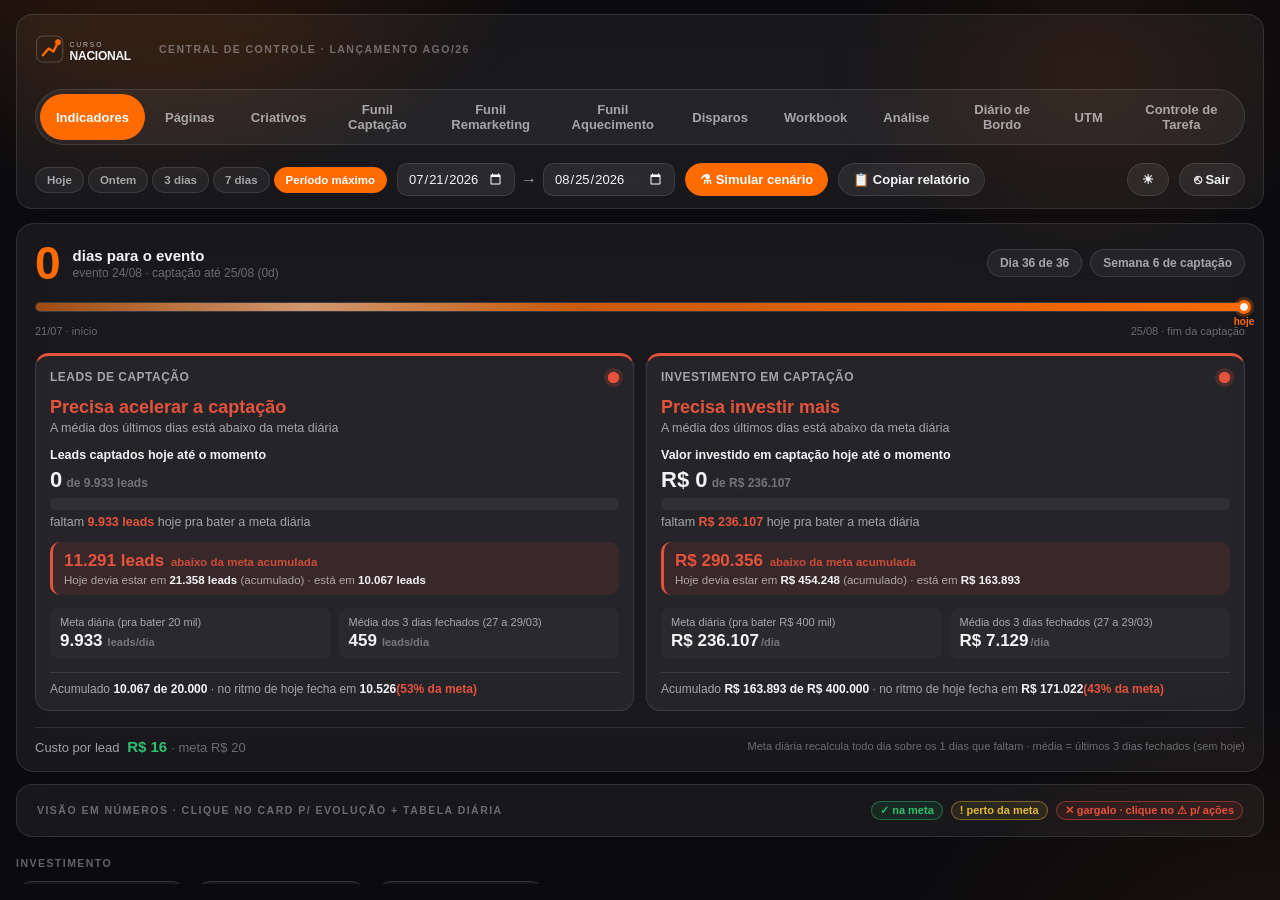
==== demo/index.html @ 23c85124 "Publica o painel real rodando com dados fictícios Troca a reprodução em HTML por uma build do front " ====
<!doctype html>
<html lang="pt-BR">
  <head>
    <meta charset="UTF-8" />
    <meta name="viewport" content="width=device-width, initial-scale=1.0" />
    <link rel="icon" type="image/svg+xml" href="./favicon.svg" />
    <title>Central de Controle · CN ago/26</title>
    <script type="module" crossorigin src="./assets/index-9HT8dv7I.js"></script>
    <link rel="stylesheet" crossorigin href="./assets/index-Cnhg2I4I.css">
  </head>
  <body>
    <div id="app"></div>
  </body>
</html>
---- demo/assets/index-Cnhg2I4I.css ----
.login-bg[data-v-e4df11d5]{position:relative;min-height:100vh;display:grid;place-items:center;padding:24px}.login-card[data-v-e4df11d5]{position:relative;z-index:1;width:100%;max-width:380px;display:flex;flex-direction:column;align-items:center;gap:8px;padding:32px 28px;border-radius:20px}.eyebrow[data-v-e4df11d5]{font-size:11.5px;font-weight:700;letter-spacing:.02em;color:var(--ink-2);margin-bottom:8px}.form[data-v-e4df11d5]{width:100%;display:flex;flex-direction:column;gap:14px}.form h1[data-v-e4df11d5]{font-size:20px;font-weight:800;color:var(--ink);margin:0;text-align:center}.form label[data-v-e4df11d5]{display:flex;flex-direction:column;gap:6px}.form label span[data-v-e4df11d5]{font-size:12px;font-weight:600;color:var(--ink-2)}.form input[data-v-e4df11d5]{font:inherit;font-size:14px;color:var(--ink);background:var(--glass);border:1px solid var(--stroke);border-radius:10px;padding:11px 13px;outline:none;transition:border-color .15s}.form input[data-v-e4df11d5]:focus{border-color:var(--accent)}.btn-primary[data-v-e4df11d5]{font:inherit;font-size:14px;font-weight:700;color:#fff;background:var(--accent);border:none;border-radius:10px;padding:12px;cursor:pointer;margin-top:4px;transition:opacity .15s}.btn-primary[data-v-e4df11d5]:hover{opacity:.92}.btn-primary[data-v-e4df11d5]:disabled{opacity:.6;cursor:default}.erro[data-v-e4df11d5]{font-size:12.5px;font-weight:600;color:#e5484d;background:#e5484d1a;border:1px solid rgba(229,72,77,.25);border-radius:8px;padding:8px 11px;margin:0}.hint[data-v-e4df11d5]{font-size:11.5px;color:var(--ink-2);text-align:center;margin:0}.overlay[data-v-dfb5dfee]{position:fixed;top:0;right:0;bottom:0;left:0;z-index:60;background:#00000073;-webkit-backdrop-filter:blur(6px);backdrop-filter:blur(6px);display:grid;place-items:center;padding:24px}.panel[data-v-dfb5dfee]{width:min(640px,94vw);max-height:84vh;display:flex;flex-direction:column;padding:22px 24px}.panel.wide[data-v-dfb5dfee]{width:min(880px,94vw)}.panel.xwide[data-v-dfb5dfee]{width:min(1200px,96vw);max-height:90vh}header[data-v-dfb5dfee]{display:flex;align-items:flex-start;justify-content:space-between;gap:16px;margin-bottom:14px}h2[data-v-dfb5dfee]{margin:2px 0 0;font-size:19px;letter-spacing:-.01em}.body[data-v-dfb5dfee]{overflow-y:auto}.modal-enter-active[data-v-dfb5dfee],.modal-leave-active[data-v-dfb5dfee]{transition:opacity .18s ease}.modal-enter-active .panel[data-v-dfb5dfee],.modal-leave-active .panel[data-v-dfb5dfee]{transition:transform .18s ease}.modal-enter-from[data-v-dfb5dfee],.modal-leave-to[data-v-dfb5dfee]{opacity:0}.modal-enter-from .panel[data-v-dfb5dfee],.modal-leave-to .panel[data-v-dfb5dfee]{transform:scale(.96) translateY(8px)}.chartwrap[data-v-43c594c6]{width:100%}.chart[data-v-43c594c6]{width:100%;height:auto;display:block}.grid[data-v-43c594c6]{stroke:var(--stroke);stroke-width:1}.tick[data-v-43c594c6]{font-size:10.5px;fill:var(--ink-3);font-variant-numeric:tabular-nums}.line[data-v-43c594c6]{fill:none;stroke:var(--accent);stroke-width:2;stroke-linejoin:round;stroke-linecap:round}.area[data-v-43c594c6]{fill:var(--accent);opacity:.09}.crosshair[data-v-43c594c6]{stroke:var(--stroke-strong);stroke-width:1;stroke-dasharray:3 3}.dot[data-v-43c594c6]{fill:var(--accent);stroke:var(--bg);stroke-width:2}.tipbg[data-v-43c594c6]{fill:var(--glass-strong);stroke:var(--stroke-strong)}.tipdate[data-v-43c594c6]{font-size:10.5px;fill:var(--ink-3)}.tipval[data-v-43c594c6]{font-size:14px;font-weight:800;fill:var(--ink);font-variant-numeric:tabular-nums}.chartwrap[data-v-336ccffa]{width:100%}.topo[data-v-336ccffa]{display:flex;justify-content:space-between;align-items:center;gap:10px;flex-wrap:wrap;margin-bottom:6px}.legend[data-v-336ccffa]{display:flex;gap:14px;flex-wrap:wrap}.leg[data-v-336ccffa]{display:inline-flex;align-items:center;gap:6px;font-size:12px;font-weight:600;color:var(--ink-2)}.leg i[data-v-336ccffa]{width:10px;height:10px;border-radius:3px;display:inline-block}.chart[data-v-336ccffa]{width:100%;height:auto;display:block}.grid[data-v-336ccffa]{stroke:var(--stroke);stroke-width:1}.tick[data-v-336ccffa]{font-size:10.5px;fill:var(--ink-3);font-variant-numeric:tabular-nums}.crosshair[data-v-336ccffa]{stroke:var(--stroke-strong);stroke-width:1;stroke-dasharray:3 3}.dot[data-v-336ccffa]{stroke:var(--bg);stroke-width:2}.tipbg[data-v-336ccffa]{fill:var(--glass-strong);stroke:var(--stroke-strong)}.tipdate[data-v-336ccffa]{font-size:10.5px;fill:var(--ink-3)}.tiplab[data-v-336ccffa]{font-size:10.5px;fill:var(--ink-2)}.tipval[data-v-336ccffa]{font-size:11.5px;font-weight:800;fill:var(--ink);font-variant-numeric:tabular-nums}.rec[data-v-90e3b95a]{display:flex;flex-direction:column;gap:10px}.rechead[data-v-90e3b95a]{display:flex;align-items:center;gap:12px;flex-wrap:wrap}.recing[data-v-90e3b95a]{color:var(--bad);font-weight:800}.err[data-v-90e3b95a]{color:var(--bad);font-size:13px;margin:0}.lista[data-v-90e3b95a]{list-style:none;margin:0;padding:0;display:flex;flex-direction:column;gap:8px}.item[data-v-90e3b95a]{display:flex;align-items:center;gap:12px;padding:8px 12px}.nome[data-v-90e3b95a]{display:flex;flex-direction:column;min-width:170px}.nome strong[data-v-90e3b95a]{font-size:13px}audio[data-v-90e3b95a]{flex:1;height:34px}.funil[data-v-efd2297a]{display:flex;flex-direction:column;gap:10px}.linha[data-v-efd2297a]{display:grid;grid-template-columns:200px 1fr 150px;gap:12px;align-items:center}.rot[data-v-efd2297a]{display:flex;flex-direction:column;gap:2px}.nome[data-v-efd2297a]{font-size:13px;font-weight:700}.tipo[data-v-efd2297a]{font-size:10px;font-weight:700;text-transform:uppercase;letter-spacing:.05em;color:var(--ink-3)}.tipo.texto[data-v-efd2297a]{color:var(--warn)}.barra-wrap[data-v-efd2297a]{display:flex;align-items:center;gap:10px}.barra[data-v-efd2297a]{height:30px;min-width:44px;border-radius:8px;background:linear-gradient(90deg,var(--accent),#cc5500);display:flex;align-items:center;justify-content:flex-end;padding:0 10px;transition:width .4s ease}.barra.alerta[data-v-efd2297a]{background:linear-gradient(90deg,var(--bad),#b23a2a)}.dentro[data-v-efd2297a]{color:#fff;font-size:12px;font-weight:800;font-variant-numeric:tabular-nums}.ret[data-v-efd2297a]{font-size:12px;font-weight:700;color:var(--ink-2);font-variant-numeric:tabular-nums}.drop[data-v-efd2297a]{font-size:11.5px;font-weight:700;color:var(--ink-3);text-align:right}.drop.hot[data-v-efd2297a]{color:var(--bad)}.nota[data-v-efd2297a]{font-size:12px;line-height:1.5;margin:8px 0 0}@media(max-width:640px){.linha[data-v-efd2297a]{grid-template-columns:1fr;gap:4px}.drop[data-v-efd2297a]{text-align:left}}.subtabs[data-v-cbced9b3]{display:flex;gap:4px;margin-bottom:14px;background:var(--glass);border:1px solid var(--stroke);border-radius:999px;padding:4px;width:fit-content}.subtab[data-v-cbced9b3]{font:inherit;font-size:12.5px;font-weight:700;color:var(--ink-2);background:none;border:none;cursor:pointer;padding:6px 14px;border-radius:999px}.subtab.active[data-v-cbced9b3]{background:var(--accent);color:#fff}.tiles[data-v-cbced9b3]{display:grid;grid-template-columns:repeat(auto-fill,minmax(170px,1fr));gap:10px}.tile[data-v-cbced9b3]{padding:12px 14px;display:flex;flex-direction:column;gap:4px}.tlabel[data-v-cbced9b3]{font-size:10.5px;font-weight:700;letter-spacing:.08em;text-transform:uppercase;color:var(--ink-3)}.tvalue[data-v-cbced9b3]{font-size:24px;font-weight:800;letter-spacing:-.02em;font-variant-numeric:tabular-nums}.tile .meta-badge[data-v-cbced9b3]{width:fit-content}.segs[data-v-cbced9b3]{display:flex;flex-direction:column;gap:18px}.tblScroll[data-v-cbced9b3]{overflow-x:auto}.tbl[data-v-cbced9b3]{width:100%;border-collapse:collapse;font-size:13px}.tbl th[data-v-cbced9b3]{text-align:left;font-size:10.5px;text-transform:uppercase;letter-spacing:.1em;color:var(--ink-3);padding:6px 10px;border-bottom:1px solid var(--stroke);white-space:nowrap}.tbl td[data-v-cbced9b3]{padding:8px 10px;border-bottom:1px solid var(--stroke)}.tbl .num[data-v-cbced9b3]{text-align:right;font-variant-numeric:tabular-nums}.celllink[data-v-cbced9b3]{color:var(--accent);font-weight:650;text-decoration:none}.celllink[data-v-cbced9b3]:hover{text-decoration:underline}.pie[data-v-2967ef78]{display:flex;align-items:center;gap:16px;flex-wrap:wrap}.svgwrap[data-v-2967ef78]{position:relative}.fatia[data-v-2967ef78]{transition:opacity .15s;cursor:default}.fatia.dim[data-v-2967ef78]{opacity:.32}.tip[data-v-2967ef78]{position:absolute;pointer-events:none;transform:translate(-50%,-135%);background:#141a2af5;color:#fff;font-size:11.5px;font-weight:500;padding:4px 9px;border-radius:7px;white-space:nowrap;z-index:5;box-shadow:0 4px 14px #0000004d}.tip b[data-v-2967ef78]{font-weight:800}.c-num[data-v-2967ef78]{font-size:16px;font-weight:800;fill:var(--ink)}.c-lab[data-v-2967ef78]{font-size:7px;fill:var(--ink-3);text-transform:uppercase;letter-spacing:.1em}.leg[data-v-2967ef78]{list-style:none;margin:0;padding:0;display:flex;flex-direction:column;gap:5px;min-width:150px}.leg li[data-v-2967ef78]{display:flex;align-items:center;gap:8px;font-size:12.5px;transition:opacity .15s;cursor:default}.leg li.dim[data-v-2967ef78]{opacity:.4}.leg li.clicavel[data-v-2967ef78]{cursor:pointer;border-radius:6px;padding:2px 4px;margin:0 -4px}.leg li.clicavel[data-v-2967ef78]:hover{background:var(--accent-soft)}.leg i[data-v-2967ef78]{width:10px;height:10px;border-radius:3px;flex:none}.leg .l[data-v-2967ef78]{flex:1;color:var(--ink-2)}.leg .v[data-v-2967ef78]{color:var(--ink-3);font-variant-numeric:tabular-nums}.nota-prog[data-v-9236f00b]{font-size:11.5px;color:var(--ink-3);margin:8px 0 0;line-height:1.5}.head[data-v-9236f00b]{display:flex;align-items:center;justify-content:space-between;gap:12px;margin-bottom:16px;flex-wrap:wrap}.head-acts[data-v-9236f00b]{display:flex;gap:8px;align-items:center}.link-pesquisa[data-v-9236f00b]{text-decoration:none;color:var(--accent);border-color:var(--accent-line)}.link-pesquisa[data-v-9236f00b]:hover{border-color:var(--accent)}.abas[data-v-9236f00b]{display:flex;gap:4px;background:var(--glass);border:1px solid var(--stroke);border-radius:999px;padding:4px}.aba[data-v-9236f00b]{font:inherit;font-size:13.5px;font-weight:700;color:var(--ink-2);background:none;border:none;cursor:pointer;padding:8px 18px;border-radius:999px}.aba.on[data-v-9236f00b]{background:var(--accent);color:#fff}.vazio[data-v-9236f00b]{text-align:center;padding:40px}.resumo[data-v-9236f00b]{display:flex;flex-direction:column;gap:14px;max-height:72vh;overflow-y:auto}.kpi-row[data-v-9236f00b]{display:grid;grid-template-columns:repeat(auto-fit,minmax(150px,1fr));gap:12px}.kpi[data-v-9236f00b]{padding:14px 16px}.kpi .k[data-v-9236f00b]{font-size:10.5px;font-weight:700;letter-spacing:.06em;text-transform:uppercase;color:var(--ink-3)}.kpi .v[data-v-9236f00b]{font-size:30px;font-weight:800;font-variant-numeric:tabular-nums;margin-top:3px}.kpi .sub[data-v-9236f00b]{font-size:11.5px;color:var(--ink-3);margin-top:3px}.dois[data-v-9236f00b]{display:grid;grid-template-columns:1fr 1fr;gap:14px}@media(max-width:720px){.dois[data-v-9236f00b]{grid-template-columns:1fr}}.mini[data-v-9236f00b]{list-style:none;margin:12px 0 0;padding:0;display:flex;flex-direction:column;gap:9px}.mini li[data-v-9236f00b]{display:flex;justify-content:space-between;font-size:14px}.mini b[data-v-9236f00b]{font-variant-numeric:tabular-nums}.perguntas[data-v-9236f00b]{display:grid;grid-template-columns:repeat(auto-fill,minmax(360px,1fr));gap:16px;max-height:68vh;overflow-y:auto;padding:2px}.pergunta-bloco[data-v-9236f00b]{padding:18px 20px;display:flex;flex-direction:column;gap:12px}.pergunta-bloco.full[data-v-9236f00b]{grid-column:1 / -1}.pb-head[data-v-9236f00b]{display:flex;flex-direction:column;gap:3px}.pb-titulo[data-v-9236f00b]{font-size:15px;font-weight:700;color:var(--ink);line-height:1.3}.pb-meta[data-v-9236f00b]{font-size:12px;color:var(--ink-3)}.dica[data-v-9236f00b]{text-transform:none;letter-spacing:0}.pb-grafico[data-v-9236f00b]{min-height:180px}.nos[data-v-9236f00b]{display:flex;flex-direction:column;gap:12px;margin-top:4px;padding-top:12px;border-top:1px dashed var(--stroke)}.no[data-v-9236f00b]{padding:12px 14px;border-radius:10px;background:var(--glass);border:1px solid var(--stroke);border-left:3px solid var(--accent)}.no-head[data-v-9236f00b]{display:flex;align-items:center;gap:8px;flex-wrap:wrap;margin-bottom:4px}.no-gatilho[data-v-9236f00b]{font-size:12px;color:var(--ink-2);font-weight:600}.no-sub[data-v-9236f00b]{font-size:13.5px;font-weight:700;color:var(--ink);margin-bottom:8px}.tag-cond[data-v-9236f00b]{font-size:10px;font-weight:800;text-transform:uppercase;letter-spacing:.05em;color:var(--accent);background:var(--accent-soft, rgba(183,121,31,.14));padding:2px 7px;border-radius:999px;white-space:nowrap}.tag-cond.inline[data-v-9236f00b]{margin-right:6px}.abertas[data-v-9236f00b]{list-style:none;margin:0;padding:0;display:flex;flex-direction:column;gap:12px}.abertas.grande li[data-v-9236f00b]{font-size:14.5px}.abertas li[data-v-9236f00b]{font-size:13.5px;line-height:1.55;padding-left:14px;border-left:2px solid var(--accent-line, var(--accent))}.abertas .quem[data-v-9236f00b]{display:block;font-size:12px;margin-bottom:3px}.tabela-wrap[data-v-9236f00b]{display:flex;flex-direction:column;gap:8px}.tbl-hint[data-v-9236f00b]{font-size:12.5px}.tblScroll[data-v-9236f00b]{overflow:auto;max-height:70vh;border:1px solid var(--stroke);border-radius:10px}.tblScroll.grande[data-v-9236f00b]{max-height:72vh}.tbl[data-v-9236f00b]{width:100%;border-collapse:collapse;font-size:13.5px}.tbl th[data-v-9236f00b]{text-align:left;font-size:11px;text-transform:uppercase;letter-spacing:.04em;color:var(--ink-2);padding:11px 12px;border-bottom:2px solid var(--stroke);white-space:nowrap;position:sticky;top:0;background:var(--glass-strong);z-index:2}.tbl td[data-v-9236f00b]{padding:11px 12px;border-bottom:1px solid var(--stroke);vertical-align:top}.tbl .num[data-v-9236f00b]{text-align:right;font-variant-numeric:tabular-nums}.respostas th[data-v-9236f00b]{min-width:120px}.respostas th.th-texto[data-v-9236f00b]{min-width:240px}.respostas td.ans[data-v-9236f00b]{min-width:240px;color:var(--ink-2);line-height:1.5;white-space:normal}.respostas td.vazio[data-v-9236f00b]{color:var(--ink-3);text-align:center}.th-cond[data-v-9236f00b]{color:var(--accent)}.td-cond[data-v-9236f00b]{background:var(--accent-soft, rgba(183,121,31,.05))}.sticky-l[data-v-9236f00b]{position:sticky;left:0;background:var(--glass-strong);z-index:1;min-width:200px}.tbl th.sticky-l[data-v-9236f00b]{z-index:3}.aluno .a-nome[data-v-9236f00b]{font-weight:700;color:var(--ink);font-size:14px}.aluno .a-mail[data-v-9236f00b]{font-size:12px;color:var(--ink-2)}.aluno .a-fone[data-v-9236f00b]{font-size:11.5px;color:var(--ink-3)}.mono[data-v-9236f00b]{font-family:ui-monospace,Menlo,monospace}.nowrap[data-v-9236f00b]{white-space:nowrap}.drill[data-v-9236f00b]{padding:16px 18px;margin-bottom:14px;border-color:var(--accent-line, var(--accent))}.drill-head[data-v-9236f00b]{display:flex;align-items:center;justify-content:space-between;gap:10px;margin-bottom:12px;flex-wrap:wrap}.drill-acts[data-v-9236f00b]{display:flex;gap:6px}.btn.ghost[data-v-9236f00b]{background:transparent}.intro[data-v-f152e328]{margin:0 0 16px;color:var(--ink-2);line-height:1.6;font-size:13.5px}.flow[data-v-f152e328]{list-style:none;margin:0;padding:0}.step[data-v-f152e328]{display:grid;grid-template-columns:22px 1fr;gap:10px}.step.ramo[data-v-f152e328]{margin-left:26px}.rail[data-v-f152e328]{display:flex;flex-direction:column;align-items:center}.rail .dot[data-v-f152e328]{width:11px;height:11px;border-radius:50%;background:var(--accent);margin-top:16px;flex:none}.rail .dot.dec[data-v-f152e328]{background:var(--bad, #e06c3a);box-shadow:0 0 0 4px var(--accent-soft)}.rail .line[data-v-f152e328]{flex:1;width:2px;background:var(--stroke-strong);margin:4px 0 0}.card[data-v-f152e328]{padding:12px 14px;margin-bottom:12px}.top[data-v-f152e328]{display:flex;align-items:center;gap:8px;flex-wrap:wrap}.cod[data-v-f152e328]{font-size:11px;font-weight:800;color:var(--accent);background:var(--accent-soft);border:1px solid var(--accent-line);border-radius:7px;padding:2px 7px;flex:none}.tit[data-v-f152e328]{font-size:13.5px;letter-spacing:-.01em}.spacer[data-v-f152e328]{flex:1}.tag[data-v-f152e328]{font-size:10px;font-weight:700;padding:2px 8px;border-radius:999px;white-space:nowrap}.tag.pago[data-v-f152e328]{background:#e06c3a24;color:var(--accent);border:1px solid var(--accent-line)}.tag.livre[data-v-f152e328]{background:var(--glass);color:var(--ink-2);border:1px solid var(--stroke-strong)}.tag.custo[data-v-f152e328]{background:var(--glass);color:var(--ink-3);border:1px solid var(--stroke)}.tag.rasc[data-v-f152e328]{background:#e06c3a1a;color:var(--accent);border:1px dashed var(--accent-line)}.meta[data-v-f152e328]{display:flex;flex-wrap:wrap;gap:12px;margin-top:6px;font-size:11.5px;color:var(--ink-2)}.meta b[data-v-f152e328]{color:var(--ink-3);font-weight:700}.assuntos[data-v-f152e328]{display:flex;flex-direction:column;gap:3px;margin-top:8px}.assunto[data-v-f152e328]{font-size:12px;color:var(--ink-2);line-height:1.45}.assunto b[data-v-f152e328]{color:var(--ink-3)}.copywrap[data-v-f152e328]{position:relative;margin-top:9px}.copy[data-v-f152e328]{margin:0;padding:11px 13px;white-space:pre-wrap;word-break:break-word;font-family:ui-monospace,SF Mono,Menlo,monospace;font-size:12px;line-height:1.55;color:var(--ink);background:var(--glass);border:1px solid var(--stroke);border-radius:10px}.copybtn[data-v-f152e328]{position:absolute;top:7px;right:7px;z-index:2;font:inherit;font-size:10.5px;font-weight:700;letter-spacing:.02em;color:var(--ink-2);background:var(--glass-strong, var(--glass));border:1px solid var(--stroke);border-radius:999px;padding:3px 10px;cursor:pointer;opacity:.75;transition:opacity .12s,border-color .12s,color .12s}.copywrap:hover .copybtn[data-v-f152e328]{opacity:1}.copybtn[data-v-f152e328]:hover{border-color:var(--accent-line);color:var(--accent)}.copybtn.ok[data-v-f152e328]{color:var(--good, #1f9d57);border-color:var(--good, #1f9d57);opacity:1}.botoes[data-v-f152e328]{display:flex;flex-wrap:wrap;gap:6px;margin-top:9px}.botao[data-v-f152e328]{font-size:11.5px;font-weight:700;padding:4px 11px;border-radius:999px;background:var(--accent-soft);color:var(--accent);border:1px solid var(--accent-line)}.ctas[data-v-f152e328]{display:flex;flex-direction:column;gap:5px;margin-top:9px}.cta[data-v-f152e328]{font-size:11.5px;font-weight:600;color:var(--ink-2);font-family:ui-monospace,Menlo,monospace}.nota[data-v-f152e328]{margin:8px 0 0;font-size:11.5px;color:var(--ink-3);font-style:italic}.regua[data-v-f152e328]{margin-top:18px}.regua .eyebrow[data-v-f152e328]{margin-bottom:8px}.intro[data-v-0f247bab]{margin:0 0 16px;color:var(--ink-2);line-height:1.6;font-size:13.5px}.vars[data-v-0f247bab]{display:grid;grid-template-columns:1fr;gap:12px}.var[data-v-0f247bab]{padding:14px 16px}.top[data-v-0f247bab]{display:flex;align-items:center;gap:9px}.badge[data-v-0f247bab]{width:24px;height:24px;border-radius:8px;flex:none;display:grid;place-items:center;font-weight:800;font-size:12px;background:var(--accent-soft);color:var(--accent);border:1px solid var(--accent-line)}.top strong[data-v-0f247bab]{font-size:13.5px}.desc[data-v-0f247bab]{margin:8px 0 10px;font-size:12.5px;color:var(--ink-2);line-height:1.5}.player[data-v-0f247bab]{width:100%;height:38px}.empty[data-v-0f247bab]{font-size:12px;color:var(--ink-3);padding:12px;text-align:center;border:1px dashed var(--stroke-strong);border-radius:10px}.metricas[data-v-0f247bab]{margin-top:18px}.metricas .eyebrow[data-v-0f247bab]{margin-bottom:8px}.estado.sem[data-v-0f247bab]{font-size:12.5px;color:var(--ink-2);line-height:1.55;padding:11px 13px;background:var(--glass);border:1px dashed var(--stroke-strong);border-radius:10px}.desc-bloco[data-v-335f5346]{padding:0;margin-bottom:14px;overflow:hidden}.desc-head[data-v-335f5346]{width:100%;display:flex;align-items:center;justify-content:space-between;gap:10px;padding:11px 14px;background:none;border:none;cursor:pointer;text-align:left}.desc-head .chev[data-v-335f5346]{color:var(--ink-3);font-size:12px}.desc-texto[data-v-335f5346]{margin:0;padding:4px 14px 14px;white-space:pre-wrap;word-break:break-word;font-family:ui-monospace,SF Mono,Menlo,monospace;font-size:12.5px;line-height:1.6;color:var(--ink)}.abas[data-v-335f5346]{display:flex;gap:6px;margin-bottom:14px}.aba-btn[data-v-335f5346]{font:inherit;font-size:13px;font-weight:600;color:var(--ink-2);background:var(--glass);border:1px solid var(--stroke);border-radius:999px;padding:6px 16px;cursor:pointer}.aba-btn.active[data-v-335f5346]{background:var(--accent);border-color:var(--accent);color:#fff}.toggle[data-v-335f5346]{display:flex;gap:4px;background:var(--glass);border:1px solid var(--stroke);border-radius:999px;padding:4px;width:fit-content;margin-bottom:12px}.tg[data-v-335f5346]{font:inherit;font-size:12.5px;font-weight:700;color:var(--ink-2);background:none;border:none;cursor:pointer;padding:6px 14px;border-radius:999px}.tg.on[data-v-335f5346]{background:var(--accent);color:#fff}.small[data-v-335f5346]{font-size:12px;color:var(--ink-3);margin-top:10px}.hint[data-v-335f5346]{font-size:12.5px;color:var(--ink-3);margin:0 0 10px}.ftopo[data-v-335f5346]{display:flex;flex-direction:column;gap:8px;margin-bottom:10px}.busca[data-v-335f5346]{display:flex;align-items:center;gap:8px}.busca input[data-v-335f5346]{flex:1;font:inherit;font-size:13px;padding:8px 12px;border-radius:10px;border:1px solid var(--stroke);background:var(--glass);color:var(--ink)}.busca input[data-v-335f5346]:focus{outline:none;border-color:var(--accent-line)}.busca .cnt[data-v-335f5346]{font-size:12px;color:var(--ink-3);white-space:nowrap;font-variant-numeric:tabular-nums}.busca .limpar[data-v-335f5346]{font:inherit;cursor:pointer;border:1px solid var(--stroke);background:var(--glass);color:var(--ink-2);border-radius:999px;width:26px;height:26px;line-height:1}.chips[data-v-335f5346]{display:flex;gap:6px;flex-wrap:wrap}.chip[data-v-335f5346]{font:inherit;font-size:11.5px;font-weight:700;color:var(--ink-2);background:var(--glass);border:1px solid var(--stroke);border-radius:999px;padding:5px 12px;cursor:pointer}.chip.on[data-v-335f5346]{background:var(--accent);border-color:var(--accent);color:#fff}[data-v-335f5346] mark{background:color-mix(in srgb,var(--accent) 30%,transparent);color:inherit;border-radius:3px;padding:0 1px}.vazio[data-v-335f5346]{text-align:center;color:var(--ink-3);padding:20px}.tblwrap[data-v-335f5346]{max-height:240px;overflow-y:auto;margin-top:6px;border:1px solid var(--stroke);border-radius:10px}.ctbl[data-v-335f5346]{width:100%;border-collapse:collapse;font-size:12.5px}.ctbl th[data-v-335f5346]{text-align:right;font-size:10.5px;text-transform:uppercase;letter-spacing:.08em;color:var(--ink-3);padding:6px 10px;border-bottom:1px solid var(--stroke);position:sticky;top:0;background:var(--glass-strong, var(--glass));white-space:nowrap}.ctbl th[data-v-335f5346]:first-child,.ctbl td[data-v-335f5346]:first-child{text-align:left}.ctbl td[data-v-335f5346]{padding:6px 10px;border-bottom:1px solid var(--stroke);text-align:right;white-space:nowrap;font-variant-numeric:tabular-nums}.ctbl tr.imaturo[data-v-335f5346]{opacity:.62}.ctbl .tilde[data-v-335f5346]{color:var(--ink-3);font-weight:700}.tblScroll[data-v-335f5346]{overflow-x:auto;max-height:360px;overflow-y:auto}.tbl[data-v-335f5346]{width:100%;border-collapse:collapse;font-size:13px}.tbl th[data-v-335f5346]{text-align:left;font-size:10.5px;text-transform:uppercase;letter-spacing:.08em;color:var(--ink-3);padding:6px 10px;border-bottom:1px solid var(--stroke);position:sticky;top:0;background:var(--glass-strong, var(--glass));white-space:nowrap}.tbl td[data-v-335f5346]{padding:7px 10px;border-bottom:1px solid var(--stroke);vertical-align:middle;white-space:nowrap}.tbl td.g[data-v-335f5346]{max-width:200px;overflow:hidden;text-overflow:ellipsis}tr.excl td[data-v-335f5346]{opacity:.4;text-decoration:line-through}tr.excl td[data-v-335f5346]:last-child{opacity:1;text-decoration:none}.pill[data-v-335f5346]{font-size:10.5px;font-weight:700;padding:2px 9px;border-radius:999px}.pill.ok[data-v-335f5346]{background:color-mix(in srgb,var(--good, #1f9d57) 16%,transparent);color:var(--good, #1f9d57)}.pill.off[data-v-335f5346]{background:var(--glass);border:1px solid var(--stroke);color:var(--ink-3)}.mini[data-v-335f5346]{font:inherit;font-size:11px;font-weight:600;padding:3px 9px;border-radius:999px;border:1px solid var(--stroke);background:var(--glass);color:var(--ink-2);cursor:pointer;white-space:nowrap}.mini.on[data-v-335f5346]{background:var(--bad, #c0392b);border-color:transparent;color:#fff}.confirm-overlay[data-v-335f5346]{position:fixed;top:0;right:0;bottom:0;left:0;z-index:60;display:grid;place-items:center;background:#00000073;padding:16px}.confirm-card[data-v-335f5346]{max-width:400px;width:100%;padding:20px 22px;border-radius:16px;border:1px solid var(--stroke);background:var(--glass-strong, var(--glass))}.confirm-tit[data-v-335f5346]{font-size:16px;font-weight:800;color:var(--ink);margin-bottom:8px}.confirm-txt[data-v-335f5346]{font-size:13.5px;color:var(--ink-2);margin:0 0 18px;line-height:1.5}.confirm-txt b[data-v-335f5346]{color:var(--ink)}.confirm-acoes[data-v-335f5346]{display:flex;gap:10px;justify-content:flex-end}.wrap[data-v-5f91d09d]{position:relative;height:100%;display:flex;flex-direction:column;gap:12px}.boardScroll[data-v-5f91d09d]{flex:1;overflow:auto;border-radius:var(--radius)}.board[data-v-5f91d09d]{position:relative}.edge-svg[data-v-5f91d09d]{position:absolute;top:0;right:0;bottom:0;left:0}.edge-label[data-v-5f91d09d]{font-size:10.5px;font-weight:700;fill:var(--ink-2);paint-order:stroke;stroke:var(--bg);stroke-width:4px;stroke-linejoin:round}.lane-label[data-v-5f91d09d]{position:absolute;font-size:10.5px;font-weight:700;letter-spacing:.12em;text-transform:uppercase;color:var(--ink-3)}.fnode[data-v-5f91d09d]{position:absolute;text-align:left;cursor:grab;touch-action:none;-webkit-user-select:none;user-select:none;color:var(--ink);font:inherit;padding:11px 13px 12px;display:flex;flex-direction:column;gap:3px;justify-content:center;transition:border-color .15s,transform .12s,box-shadow .15s;overflow-wrap:anywhere;word-break:break-word}.fnode.com-fluxo[data-v-5f91d09d]{padding-top:26px}.fnode.com-fluxo>strong[data-v-5f91d09d]{padding-right:4px}.fnode[data-v-5f91d09d]:hover{border-color:var(--accent-line);transform:translateY(-2px);box-shadow:0 10px 28px #00000040;z-index:5}.fnode[data-v-5f91d09d]:active{cursor:grabbing}.acoes .dica[data-v-5f91d09d]{font-size:11.5px}.fnode strong[data-v-5f91d09d]{font-size:13.5px;letter-spacing:-.01em}.fnode small[data-v-5f91d09d]{font-size:11px;color:var(--ink-2)}.fnode .meta-badge[data-v-5f91d09d]{margin-top:3px;width:fit-content}.pg-lista[data-v-5f91d09d]{display:flex;flex-direction:column;gap:10px}.pg-item[data-v-5f91d09d]{display:flex;align-items:center;gap:14px;padding:13px 16px;text-decoration:none;color:var(--ink);cursor:pointer;transition:border-color .13s,transform .12s}.pg-item[data-v-5f91d09d]:hover{border-color:var(--accent-line);transform:translateY(-1px)}.pg-item:hover .pg-abrir[data-v-5f91d09d]{opacity:1}.pg-slug[data-v-5f91d09d]{flex:none;min-width:52px;text-align:center;font-size:14px;font-weight:800;letter-spacing:.02em;color:var(--accent);background:var(--accent-soft);border:1px solid var(--accent-line);border-radius:10px;padding:8px 10px}.pg-txt[data-v-5f91d09d]{flex:1;display:flex;flex-direction:column;gap:2px}.pg-txt strong[data-v-5f91d09d]{font-size:13.5px}.pg-txt small[data-v-5f91d09d]{font-size:11.5px;color:var(--ink-3)}.pg-abrir[data-v-5f91d09d]{flex:none;font-size:12px;font-weight:700;color:var(--accent);opacity:.55;transition:opacity .12s}.pg-info[data-v-5f91d09d]{margin-top:16px;padding-top:14px;border-top:1px solid var(--stroke)}.pg-info p[data-v-5f91d09d]{margin:0 0 8px;font-size:12.5px;line-height:1.55;color:var(--ink-2)}.pg-info p[data-v-5f91d09d]:last-child{margin-bottom:0}.flowbtn[data-v-5f91d09d]{position:absolute;top:6px;right:7px;z-index:3;font-size:10px;font-weight:700;letter-spacing:.02em;color:var(--accent);background:var(--accent-soft);border:1px solid var(--accent-line);border-radius:999px;padding:2px 8px;cursor:pointer;-webkit-user-select:none;user-select:none;transition:background .12s}.flowbtn[data-v-5f91d09d]:hover{background:#e06c3a2e}.mod-stat[data-v-5f91d09d]{margin-top:auto;padding-top:3px;font-size:10.5px;font-weight:700;color:var(--ink-2);font-variant-numeric:tabular-nums}.mod-stat b[data-v-5f91d09d]{color:var(--ink);font-weight:800}.mod-stat .mut[data-v-5f91d09d]{color:var(--ink-3);font-weight:600}.chan[data-v-5f91d09d]{flex-direction:row;align-items:center;gap:10px}.chan .ini[data-v-5f91d09d]{width:30px;height:30px;border-radius:9px;flex:none;display:grid;place-items:center;font-size:12px;font-weight:800}.chan .ini.pago[data-v-5f91d09d]{background:var(--accent-soft);color:var(--accent);border:1px solid var(--accent-line)}.chan .ini.org[data-v-5f91d09d]{background:var(--glass);color:var(--ink-2);border:1px solid var(--stroke-strong)}.chan .chtxt[data-v-5f91d09d]{display:flex;flex-direction:column;gap:1px}.chan strong[data-v-5f91d09d]{font-size:12.5px}.chan small[data-v-5f91d09d]{font-size:10px}.card.ghost[data-v-5f91d09d]{border-style:dashed;border-color:var(--stroke-strong);background:transparent}.card.cta[data-v-5f91d09d]{background:linear-gradient(135deg,var(--accent),#cc5500);border-color:transparent;color:#fff}.card.cta small[data-v-5f91d09d]{color:#fffc}.chips[data-v-5f91d09d]{display:flex;gap:5px;margin-top:2px}.chips span[data-v-5f91d09d]{font-size:10px;font-weight:800;padding:2px 8px;border-radius:999px;background:var(--accent-soft);color:var(--accent);border:1px solid var(--accent-line)}.acoes[data-v-5f91d09d]{display:flex;gap:10px;align-items:center;flex-wrap:wrap;padding:9px 16px}.acao-chip[data-v-5f91d09d]{display:inline-flex;align-items:center;gap:7px;font:inherit;font-size:12px;font-weight:600;color:var(--ink);background:var(--glass);border:1px solid var(--stroke);border-radius:999px;padding:6px 13px;cursor:pointer;transition:border-color .12s}.acao-chip[data-v-5f91d09d]:hover{border-color:var(--accent-line)}.acao-chip .dot[data-v-5f91d09d]{width:8px;height:8px;border-radius:50%;background:var(--bad);flex:none}.acao-chip .imp[data-v-5f91d09d]{color:var(--accent)}.sug-num[data-v-5f91d09d]{margin:0 0 10px;font-size:13.5px;line-height:1.55;color:var(--ink-2)}.sug-lista[data-v-5f91d09d]{margin:0;padding-left:18px;display:flex;flex-direction:column;gap:8px}.sug-lista li[data-v-5f91d09d]{font-size:13.5px;line-height:1.55}.drawer[data-v-5f91d09d]{position:absolute;top:0;right:0;bottom:54px;width:320px;padding:18px 20px;z-index:20;overflow-y:auto}.drawer header[data-v-5f91d09d]{display:flex;justify-content:space-between;align-items:flex-start;gap:10px}.drawer h3[data-v-5f91d09d]{margin:0;font-size:16px}.drawer p[data-v-5f91d09d]{color:var(--ink-2);line-height:1.65;font-size:13.5px}.drawer-enter-active[data-v-5f91d09d],.drawer-leave-active[data-v-5f91d09d]{transition:transform .2s ease,opacity .2s ease}.drawer-enter-from[data-v-5f91d09d],.drawer-leave-to[data-v-5f91d09d]{transform:translate(24px);opacity:0}.tbl[data-v-5f91d09d]{width:100%;border-collapse:collapse;font-size:13px}.tbl th[data-v-5f91d09d]{text-align:left;font-size:10.5px;text-transform:uppercase;letter-spacing:.1em;color:var(--ink-3);padding:6px 10px;border-bottom:1px solid var(--stroke)}.tbl td[data-v-5f91d09d]{padding:9px 10px;border-bottom:1px solid var(--stroke);vertical-align:top}.tbl .num[data-v-5f91d09d]{text-align:right;font-variant-numeric:tabular-nums}.mono[data-v-5f91d09d]{font-family:ui-monospace,SF Mono,Menlo,monospace;font-size:12px}.wrap[data-v-00cf4380]{position:relative;height:100%;display:flex;flex-direction:column;gap:12px}.head[data-v-00cf4380]{display:flex;align-items:center;justify-content:space-between;gap:16px;padding:14px 20px;flex-wrap:wrap}.head h2[data-v-00cf4380]{margin:4px 0 0;font-size:18px;letter-spacing:-.01em}.boardScroll[data-v-00cf4380]{flex:1;overflow:auto;border-radius:var(--radius)}.board[data-v-00cf4380]{position:relative}.redge[data-v-00cf4380]{position:absolute;top:0;right:0;bottom:0;left:0}.lane[data-v-00cf4380]{position:absolute;font-size:10.5px;font-weight:800;letter-spacing:.1em;text-transform:uppercase;color:var(--ink-3)}.rnode[data-v-00cf4380]{position:absolute;text-align:left;cursor:pointer;color:var(--ink);font:inherit;padding:12px 15px;display:flex;flex-direction:column;gap:4px;justify-content:center;transition:border-color .15s,transform .12s,box-shadow .15s}.rnode[data-v-00cf4380]:hover{border-color:var(--accent-line);transform:translateY(-2px);box-shadow:0 10px 26px #00000047;z-index:5}.rnode strong[data-v-00cf4380]{font-size:13.5px;letter-spacing:-.01em}.rnode small[data-v-00cf4380]{font-size:11.5px;color:var(--ink-2)}.rnode.entrada[data-v-00cf4380]{border-color:var(--accent-line);background:var(--accent-soft)}.rnode.pub[data-v-00cf4380]{border-left:3px solid var(--accent)}.rnode.conv[data-v-00cf4380]{background:linear-gradient(135deg,var(--accent),#cc5500);border-color:transparent}.rnode.conv strong[data-v-00cf4380],.rnode.conv small[data-v-00cf4380]{color:#fff}.rnode.exa[data-v-00cf4380]{border-style:dashed}.legenda[data-v-00cf4380]{padding:9px 16px}.drawer[data-v-00cf4380]{position:absolute;top:0;right:0;bottom:46px;width:340px;padding:18px 20px;z-index:20;overflow-y:auto}.drawer header[data-v-00cf4380]{display:flex;justify-content:space-between;align-items:flex-start;gap:10px}.drawer h3[data-v-00cf4380]{margin:0;font-size:16px}.drawer p[data-v-00cf4380]{color:var(--ink-2);line-height:1.6;font-size:13.5px}.drawer .ref[data-v-00cf4380]{margin-top:12px;padding-top:12px;border-top:1px solid var(--stroke);font-size:12.5px;color:var(--ink-2);line-height:1.5}.drawer .ref .eyebrow[data-v-00cf4380]{display:block;margin-bottom:4px}.drawer-enter-active[data-v-00cf4380],.drawer-leave-active[data-v-00cf4380]{transition:transform .2s ease,opacity .2s ease}.drawer-enter-from[data-v-00cf4380],.drawer-leave-to[data-v-00cf4380]{transform:translate(24px);opacity:0}.wrap[data-v-36c15602]{height:100%;display:flex;flex-direction:column;gap:14px;overflow-y:auto}.head[data-v-36c15602]{display:flex;align-items:center;justify-content:space-between;gap:16px;padding:16px 20px;flex-wrap:wrap}.head h2[data-v-36c15602]{margin:4px 0 0;font-size:18px;letter-spacing:-.01em}.timelineScroll[data-v-36c15602]{overflow-x:auto;padding-bottom:4px}.timeline[data-v-36c15602]{display:flex;align-items:stretch;gap:8px;min-width:max-content;padding:4px 2px}.wk[data-v-36c15602]{width:235px;flex:none;padding:14px 16px;display:flex;flex-direction:column;gap:6px}.wk.hot[data-v-36c15602]{border-color:var(--accent-line);box-shadow:0 0 0 1px var(--accent-soft),0 12px 32px #ff6b0014}.wk-fase[data-v-36c15602]{font-size:10px;font-weight:800;letter-spacing:.12em;text-transform:uppercase;color:var(--ink-3)}.wk-fase.hot[data-v-36c15602]{color:var(--accent)}.wk-periodo[data-v-36c15602]{font-size:16px;font-weight:800;letter-spacing:-.01em}.wk ul[data-v-36c15602]{margin:4px 0 0;padding-left:16px;display:flex;flex-direction:column;gap:4px}.wk li[data-v-36c15602]{font-size:12px;color:var(--ink-2);line-height:1.45}.arrow[data-v-36c15602]{align-self:center;color:var(--accent);font-size:18px;font-weight:800}.pendentes[data-v-36c15602]{display:grid;grid-template-columns:repeat(auto-fit,minmax(240px,1fr));gap:10px}.pend[data-v-36c15602]{padding:14px 16px;border-style:dashed}.pend strong[data-v-36c15602]{font-size:13.5px}.pend p[data-v-36c15602]{margin:5px 0 0;font-size:12.5px;color:var(--ink-2);line-height:1.5}.aggs[data-v-ab74e3ea]{display:flex;gap:10px;flex-wrap:wrap;margin-bottom:12px}.agg[data-v-ab74e3ea]{display:flex;align-items:center;gap:10px;padding:8px 12px}.agg i[data-v-ab74e3ea]{width:10px;height:10px;border-radius:3px;flex:none}.alabel[data-v-ab74e3ea]{font-size:10px;font-weight:700;text-transform:uppercase;letter-spacing:.07em;color:var(--ink-3)}.aval[data-v-ab74e3ea]{font-size:18px;font-weight:800;font-variant-numeric:tabular-nums}.tags[data-v-ab74e3ea]{display:flex;flex-wrap:wrap;gap:6px;margin:14px 0}.tag[data-v-ab74e3ea]{font:inherit;font-size:11.5px;font-weight:600;color:var(--ink-2);background:var(--glass);border:1px solid var(--stroke);border-radius:999px;padding:4px 11px;cursor:pointer;transition:border-color .12s,color .12s}.tag[data-v-ab74e3ea]:hover{border-color:var(--accent-line);color:var(--ink)}.tag.active[data-v-ab74e3ea]{font-weight:700}.tblScroll[data-v-ab74e3ea]{overflow-x:auto;max-height:240px;overflow-y:auto}.tbl[data-v-ab74e3ea]{width:100%;border-collapse:collapse;font-size:13px}.tbl th[data-v-ab74e3ea]{text-align:left;font-size:10.5px;text-transform:uppercase;letter-spacing:.08em;color:var(--ink-3);padding:6px 10px;border-bottom:1px solid var(--stroke);position:sticky;top:0;background:var(--glass-strong);white-space:nowrap}.th-dot[data-v-ab74e3ea]{width:8px;height:8px;border-radius:2px;display:inline-block;margin-right:4px}.tbl td[data-v-ab74e3ea]{padding:7px 10px;border-bottom:1px solid var(--stroke)}.tbl .num[data-v-ab74e3ea]{text-align:right;font-variant-numeric:tabular-nums}.sug[data-v-ab74e3ea]{margin-top:14px;padding:12px 16px;border-color:var(--bad)}.sug ul[data-v-ab74e3ea]{margin:6px 0 0;padding-left:18px;display:flex;flex-direction:column;gap:4px}.sug li[data-v-ab74e3ea]{font-size:12.5px;color:var(--ink-2);line-height:1.5}.galerta[data-v-2cd9e971]{margin-bottom:10px;padding:9px 14px;border-radius:10px;font-size:12.5px;font-weight:600;color:var(--warn, #b8790a);background:color-mix(in srgb,var(--warn, #b8790a) 12%,transparent);border:1px solid color-mix(in srgb,var(--warn, #b8790a) 35%,transparent)}.ggrid[data-v-2cd9e971]{display:grid;gap:10px;grid-template-columns:repeat(auto-fill,minmax(215px,1fr))}.gtile[data-v-2cd9e971]{padding:14px 16px;border-radius:14px;text-align:left;display:flex;flex-direction:column}.gtile .gdrill[data-v-2cd9e971]{margin-top:auto;padding-top:8px}.gflag[data-v-2cd9e971]{font-size:14px;margin-left:6px;color:var(--warn);vertical-align:middle}button.gtile[data-v-2cd9e971]{font:inherit;color:var(--ink);cursor:pointer;border:1px solid var(--stroke);transition:transform .12s,border-color .15s;width:100%}button.gtile[data-v-2cd9e971]:hover{transform:translateY(-2px);border-color:var(--accent-line)}.glabel[data-v-2cd9e971]{font-size:11px;font-weight:700;letter-spacing:.06em;text-transform:uppercase;color:var(--ink-3)}.gvalue[data-v-2cd9e971]{font-size:28px;font-weight:800;margin-top:4px;font-variant-numeric:tabular-nums;color:var(--ink)}.gvalue.ok[data-v-2cd9e971]{color:var(--ok)}.gvalue.warn[data-v-2cd9e971]{color:var(--warn)}.gvalue.bad[data-v-2cd9e971]{color:var(--bad)}.gsub[data-v-2cd9e971]{font-size:12px;color:var(--ink-2);margin-top:2px}.gmut[data-v-2cd9e971]{color:var(--ink-3)}.gdrill[data-v-2cd9e971]{display:flex;flex-wrap:wrap;gap:4px 12px;margin-top:8px;font-size:11.5px;color:var(--ink-3)}.gdrill b[data-v-2cd9e971]{color:var(--ink);font-variant-numeric:tabular-nums}.metarow[data-v-2cd9e971]{display:flex;flex-direction:column;gap:3px;margin-top:9px}.bar[data-v-2cd9e971]{height:5px;border-radius:999px;background:var(--glass);border:1px solid var(--stroke);overflow:hidden}.fill[data-v-2cd9e971]{height:100%;border-radius:999px}.fill.ok[data-v-2cd9e971]{background:var(--ok)}.fill.warn[data-v-2cd9e971]{background:var(--warn)}.fill.bad[data-v-2cd9e971]{background:var(--bad)}.metatxt[data-v-2cd9e971]{display:flex;flex-wrap:wrap;justify-content:space-between;gap:1px 8px;font-size:10.5px;font-weight:700}.metatxt .muted[data-v-2cd9e971]{color:var(--ink-3)}.txt-ok[data-v-2cd9e971]{color:var(--ok)}.txt-warn[data-v-2cd9e971]{color:var(--warn)}.txt-bad[data-v-2cd9e971]{color:var(--bad)}.onb[data-v-974549ff]{display:flex;flex-direction:column;gap:10px}.carregando[data-v-974549ff]{color:var(--ink-3);font-size:13px;padding:6px 2px}.canal-tit[data-v-974549ff]{display:flex;align-items:baseline;gap:8px;margin-top:2px}.canal-tit.lig[data-v-974549ff]{margin-top:8px}.canal-tit .ch[data-v-974549ff]{font-size:13px;font-weight:700;color:var(--ink-1)}.canal-tit .sub[data-v-974549ff]{font-size:11.5px;color:var(--ink-3)}.grid[data-v-974549ff]{display:grid;gap:10px}@media(max-width:1100px){.grid[data-v-974549ff]{grid-template-columns:repeat(2,minmax(0,1fr))!important}}@media(max-width:640px){.grid[data-v-974549ff]{grid-template-columns:1fr!important}}.tile[data-v-974549ff]{padding:12px 14px;border-radius:14px;display:flex;flex-direction:column;gap:2px}.tile.vazio[data-v-974549ff]{opacity:.72}.lbl[data-v-974549ff]{font-size:11.5px;color:var(--ink-2);font-weight:600}.val[data-v-974549ff]{font-size:22px;font-weight:800;line-height:1.15}.hint[data-v-974549ff]{font-size:10.5px;color:var(--ink-3)}.segs[data-v-974549ff]{display:flex;flex-wrap:wrap;gap:8px;margin-top:auto;padding-top:8px;font-size:11px;color:var(--ink-3)}.segs b[data-v-974549ff]{color:var(--ink-1);font-weight:700}.nota[data-v-974549ff]{margin:2px 0 0;font-size:11.5px;line-height:1.55;color:var(--ink-3);max-width:100ch}.ritmo[data-v-e76828d2]{display:flex;flex-direction:column;gap:12px;min-width:min(680px,82vw)}.controls[data-v-e76828d2]{display:flex;gap:16px;flex-wrap:wrap}.cg[data-v-e76828d2]{display:flex;flex-direction:column;gap:4px}.cg .lbl[data-v-e76828d2]{font-size:10px;text-transform:uppercase;letter-spacing:.05em;color:var(--ink-3);font-weight:700}.seg[data-v-e76828d2]{display:flex;background:color-mix(in srgb,var(--ink-3) 12%,transparent);border-radius:999px;padding:3px}.seg button[data-v-e76828d2]{font:inherit;font-size:12px;font-weight:700;color:var(--ink-2);background:transparent;border:none;border-radius:999px;padding:5px 11px;cursor:pointer;white-space:nowrap}.seg button.on[data-v-e76828d2]{background:var(--accent);color:#fff}.legend[data-v-e76828d2]{display:flex;gap:16px;flex-wrap:wrap;font-size:12px;color:var(--ink-2)}.legend span[data-v-e76828d2]{display:inline-flex;align-items:center;gap:6px}.sw[data-v-e76828d2]{width:12px;height:12px;border-radius:3px;display:inline-block}.sw.ln[data-v-e76828d2]{height:0;border-top:3px solid;border-radius:0;width:16px}.muted[data-v-e76828d2]{color:var(--ink-3)}.chartbox[data-v-e76828d2]{position:relative}.chartbox svg[data-v-e76828d2]{width:100%;height:auto;display:block;overflow:visible}[data-v-e76828d2] .grid{stroke:color-mix(in srgb,var(--ink-3) 22%,transparent);stroke-width:1}[data-v-e76828d2] .ax{fill:var(--ink-3);font-size:10px}[data-v-e76828d2] .breal{fill:var(--accent)}[data-v-e76828d2] .bmeta{fill:#3b82f6;opacity:.9}[data-v-e76828d2] .lreal{fill:none;stroke:var(--accent);stroke-width:2.5}[data-v-e76828d2] .dreal{fill:var(--accent)}[data-v-e76828d2] .area{fill:var(--accent);opacity:.14}[data-v-e76828d2] .lmeta{fill:none;stroke:#3b82f6;stroke-width:2.5;stroke-dasharray:6 4}[data-v-e76828d2] .dmeta{fill:#3b82f6}[data-v-e76828d2] .lfixa{fill:none;stroke:#94a3b8;stroke-width:2.5;stroke-dasharray:6 4}.tt[data-v-e76828d2]{position:absolute;top:4px;pointer-events:none;background:var(--bg);border:1px solid var(--stroke);border-radius:10px;padding:9px 11px;font-size:12px;color:var(--ink);box-shadow:0 8px 24px #00000040;min-width:156px}.tt .row[data-v-e76828d2]{display:flex;justify-content:space-between;gap:14px;margin-top:3px;color:var(--ink-2)}.tt .row b[data-v-e76828d2]{color:var(--ink);font-variant-numeric:tabular-nums}.tt .row b.ok[data-v-e76828d2]{color:#2fbf71}.tt .row b.bad[data-v-e76828d2]{color:#e5533d}.nota[data-v-e76828d2]{font-size:11px}.hero-pacing[data-v-e7907218]{border-radius:18px;padding:16px 18px;display:flex;flex-direction:column;gap:16px}.topo[data-v-e7907218]{display:flex;align-items:center;justify-content:space-between;gap:16px;flex-wrap:wrap}.contagem[data-v-e7907218]{display:flex;align-items:center;gap:12px}.dias[data-v-e7907218]{font-size:46px;font-weight:800;line-height:1;color:var(--accent);font-variant-numeric:tabular-nums}.dias-txt[data-v-e7907218]{display:flex;flex-direction:column;gap:2px}.dias-txt strong[data-v-e7907218]{font-size:15px;color:var(--ink)}.dias-txt .muted[data-v-e7907218]{font-size:12px}.marcos[data-v-e7907218]{display:flex;gap:8px;flex-wrap:wrap}.chip[data-v-e7907218]{font-size:12px;font-weight:700;color:var(--ink-2);background:var(--glass);border:1px solid var(--stroke);border-radius:999px;padding:6px 12px;white-space:nowrap}.timeline[data-v-e7907218]{display:flex;flex-direction:column;gap:5px}.trilho[data-v-e7907218]{position:relative;height:10px;border-radius:999px;background:var(--glass);border:1px solid var(--stroke)}.preenchido[data-v-e7907218]{position:absolute;left:0;top:0;bottom:0;border-radius:999px;background:linear-gradient(90deg,color-mix(in srgb,var(--accent) 55%,transparent),var(--accent))}.pin[data-v-e7907218]{position:absolute;top:50%;transform:translate(-50%,-50%)}.pin-dot[data-v-e7907218]{display:block;width:14px;height:14px;border-radius:50%;background:var(--ink);border:3px solid var(--accent);box-shadow:0 0 0 3px color-mix(in srgb,var(--accent) 25%,transparent)}.pin-label[data-v-e7907218]{position:absolute;top:16px;left:50%;transform:translate(-50%);font-size:10px;font-weight:700;color:var(--accent);white-space:nowrap}.trilho-legenda[data-v-e7907218]{display:flex;justify-content:space-between;font-size:11px;color:var(--ink-3);margin-top:8px}.cards[data-v-e7907218]{display:grid;grid-template-columns:1fr 1fr;gap:12px}.card[data-v-e7907218]{border:1px solid var(--stroke);border-radius:14px;padding:14px;display:flex;flex-direction:column;gap:13px;background:var(--glass)}.card.ok[data-v-e7907218]{border-top:3px solid var(--ok)}.card.warn[data-v-e7907218]{border-top:3px solid var(--warn)}.card.bad[data-v-e7907218]{border-top:3px solid var(--bad)}.card.clicavel[data-v-e7907218]{cursor:pointer;transition:transform .12s ease,box-shadow .12s ease}.card.clicavel[data-v-e7907218]:hover{transform:translateY(-1px);box-shadow:0 6px 18px #0000002e}.card-head[data-v-e7907218]{display:flex;align-items:center;justify-content:space-between;gap:8px}.card-tit[data-v-e7907218]{font-size:12px;font-weight:700;letter-spacing:.04em;text-transform:uppercase;color:var(--ink-2)}.dot[data-v-e7907218]{width:11px;height:11px;border-radius:50%;flex:none}.dot.ok[data-v-e7907218]{background:var(--ok);box-shadow:0 0 0 4px color-mix(in srgb,var(--ok) 18%,transparent)}.dot.warn[data-v-e7907218]{background:var(--warn);box-shadow:0 0 0 4px color-mix(in srgb,var(--warn) 18%,transparent)}.dot.bad[data-v-e7907218]{background:var(--bad);box-shadow:0 0 0 4px color-mix(in srgb,var(--bad) 18%,transparent)}.verdict-h[data-v-e7907218]{font-size:18px;font-weight:800;line-height:1.15}.verdict-h.ok[data-v-e7907218]{color:var(--ok)}.verdict-h.warn[data-v-e7907218]{color:var(--warn)}.verdict-h.bad[data-v-e7907218]{color:var(--bad)}.verdict-sub[data-v-e7907218]{font-size:12.5px;color:var(--ink-2);margin-top:3px}.hoje[data-v-e7907218]{display:flex;flex-direction:column;gap:5px}.hoje-lbl[data-v-e7907218]{font-size:12.5px;font-weight:700;color:var(--ink)}.hoje-val[data-v-e7907218]{font-size:15px;font-weight:700;color:var(--ink-2);font-variant-numeric:tabular-nums}.hoje-val strong[data-v-e7907218]{font-size:22px;font-weight:800;color:var(--ink)}.hoje-val em[data-v-e7907218]{font-style:normal;font-size:12px;color:var(--ink-3)}.track[data-v-e7907218]{height:12px;border-radius:999px;background:color-mix(in srgb,var(--ink-3) 12%,transparent);overflow:hidden}.fill[data-v-e7907218]{height:100%;border-radius:999px}.fill.ok[data-v-e7907218]{background:var(--ok)}.fill.warn[data-v-e7907218]{background:var(--warn)}.fill.bad[data-v-e7907218]{background:var(--bad)}.hoje-cap[data-v-e7907218]{font-size:12.5px;color:var(--ink-2)}.hoje-cap strong[data-v-e7907218]{color:var(--bad);font-variant-numeric:tabular-nums}.gap[data-v-e7907218]{border-radius:10px;padding:9px 11px;background:color-mix(in srgb,var(--ink-3) 7%,transparent);border-left:3px solid var(--ink-3)}.gap.bad[data-v-e7907218]{border-left-color:var(--bad);background:color-mix(in srgb,var(--bad) 10%,transparent)}.gap.ok[data-v-e7907218]{border-left-color:var(--ok);background:color-mix(in srgb,var(--ok) 10%,transparent)}.gap-num[data-v-e7907218]{font-size:17px;font-weight:800;font-variant-numeric:tabular-nums;color:var(--ink)}.gap.bad .gap-num[data-v-e7907218]{color:var(--bad)}.gap.ok .gap-num[data-v-e7907218]{color:var(--ok)}.gap-dir[data-v-e7907218]{font-size:11.5px;font-weight:700;text-transform:none;opacity:.85;margin-left:2px}.gap-sub[data-v-e7907218]{font-size:11.5px;color:var(--ink-2);margin-top:3px}.gap-sub strong[data-v-e7907218]{color:var(--ink);font-variant-numeric:tabular-nums}.ctx[data-v-e7907218]{display:grid;grid-template-columns:1fr 1fr;gap:8px}.ctx-item[data-v-e7907218]{background:color-mix(in srgb,var(--ink-3) 7%,transparent);border-radius:9px;padding:8px 10px}.ctx-lbl[data-v-e7907218]{font-size:11px;color:var(--ink-2);line-height:1.2}.ctx-num[data-v-e7907218]{font-size:17px;font-weight:800;color:var(--ink);font-variant-numeric:tabular-nums;margin-top:2px}.ctx-num em[data-v-e7907218]{font-size:11px;font-weight:600;font-style:normal;color:var(--ink-3);margin-left:2px}.foot[data-v-e7907218]{font-size:12px;color:var(--ink-2);border-top:1px solid var(--stroke);padding-top:9px}.foot strong[data-v-e7907218]{color:var(--ink);font-variant-numeric:tabular-nums}.foot .ok[data-v-e7907218]{color:var(--ok);font-weight:700}.foot .bad[data-v-e7907218]{color:var(--bad);font-weight:700}.muted[data-v-e7907218]{color:var(--ink-3)}.rodape[data-v-e7907218]{display:flex;align-items:center;justify-content:space-between;gap:12px;flex-wrap:wrap;border-top:1px solid var(--stroke);padding-top:10px}.cpl[data-v-e7907218]{font-size:13px;color:var(--ink-2)}.cpl strong[data-v-e7907218]{font-size:15px;font-variant-numeric:tabular-nums;margin:0 4px}.cpl strong.ok[data-v-e7907218]{color:var(--ok)}.cpl strong.bad[data-v-e7907218]{color:var(--bad)}.nota[data-v-e7907218]{font-size:11px}.estado-carregando[data-v-e7907218]{font-size:13px;color:var(--ink-3);padding:8px 0}.dot[data-v-e7907218]{position:relative;animation:blink-e7907218 1.9s ease-in-out infinite}.dot.ok[data-v-e7907218]{--c: var(--ok)}.dot.warn[data-v-e7907218]{--c: var(--warn)}.dot.bad[data-v-e7907218]{--c: var(--bad)}.dot[data-v-e7907218]:after{content:"";position:absolute;top:0;right:0;bottom:0;left:0;border-radius:50%;border:2px solid var(--c);animation:ping-e7907218 1.9s ease-out infinite}@keyframes blink-e7907218{0%,to{opacity:1}50%{opacity:.5}}@keyframes ping-e7907218{0%{transform:scale(1);opacity:.6}75%,to{transform:scale(2.6);opacity:0}}.preenchido[data-v-e7907218]{overflow:hidden}.preenchido[data-v-e7907218]:after{content:"";position:absolute;top:0;bottom:0;width:45%;background:linear-gradient(90deg,transparent,rgba(255,255,255,.4),transparent);animation:sheen-e7907218 2.4s linear infinite}@keyframes sheen-e7907218{0%{transform:translate(-140%)}to{transform:translate(360%)}}.pin-dot[data-v-e7907218]{position:relative}.pin-dot[data-v-e7907218]:after{content:"";position:absolute;top:-2px;right:-2px;bottom:-2px;left:-2px;border-radius:50%;border:2px solid var(--accent);animation:ping-e7907218 1.8s ease-out infinite}@media(prefers-reduced-motion:reduce){.dot[data-v-e7907218]{animation:none}.dot[data-v-e7907218]:after,.preenchido[data-v-e7907218]:after,.pin-dot[data-v-e7907218]:after{display:none}}@media(max-width:720px){.cards[data-v-e7907218]{grid-template-columns:1fr}.dias[data-v-e7907218]{font-size:38px}}.abas[data-v-a47191d6]{display:flex;gap:6px;margin-bottom:14px}.aba-btn[data-v-a47191d6]{font:inherit;font-size:13px;font-weight:600;color:var(--ink-2);background:var(--glass);border:1px solid var(--stroke);border-radius:999px;padding:6px 16px;cursor:pointer}.aba-btn.active[data-v-a47191d6]{background:var(--accent);border-color:var(--accent);color:#fff}.aggs[data-v-a47191d6]{display:flex;gap:10px;flex-wrap:wrap;margin-bottom:12px}.agg[data-v-a47191d6]{display:flex;align-items:center;gap:10px;padding:8px 12px}.agg i[data-v-a47191d6]{width:10px;height:10px;border-radius:3px;flex:none}.alabel[data-v-a47191d6]{font-size:10px;font-weight:700;text-transform:uppercase;letter-spacing:.07em;color:var(--ink-3)}.aval[data-v-a47191d6]{font-size:18px;font-weight:800;font-variant-numeric:tabular-nums}.tags[data-v-a47191d6]{display:flex;flex-wrap:wrap;gap:6px;margin:14px 0}.tag[data-v-a47191d6]{font:inherit;font-size:11.5px;font-weight:600;color:var(--ink-2);background:var(--glass);border:1px solid var(--stroke);border-radius:999px;padding:4px 11px;cursor:pointer}.tblScroll[data-v-a47191d6]{overflow-x:auto;max-height:340px;overflow-y:auto}.tbl[data-v-a47191d6]{width:100%;border-collapse:collapse;font-size:13px}.tbl th[data-v-a47191d6]{text-align:left;font-size:10.5px;text-transform:uppercase;letter-spacing:.08em;color:var(--ink-3);padding:6px 10px;border-bottom:1px solid var(--stroke);position:sticky;top:0;background:var(--glass-strong);white-space:nowrap}.th-dot[data-v-a47191d6]{width:8px;height:8px;border-radius:2px;display:inline-block;margin-right:4px}.tbl td[data-v-a47191d6]{padding:7px 10px;border-bottom:1px solid var(--stroke);vertical-align:middle}.tbl .num[data-v-a47191d6]{text-align:right;font-variant-numeric:tabular-nums}.tbl.leads .orig[data-v-a47191d6]{max-width:200px;overflow:hidden;text-overflow:ellipsis;white-space:nowrap}tr.excl td[data-v-a47191d6]{opacity:.4;text-decoration:line-through}tr.excl td[data-v-a47191d6]:last-child{opacity:1;text-decoration:none}.mini[data-v-a47191d6]{font:inherit;font-size:11px;font-weight:600;padding:3px 9px;border-radius:999px;border:1px solid var(--stroke);background:var(--glass);color:var(--ink-2);cursor:pointer;white-space:nowrap}.mini.on[data-v-a47191d6]{background:var(--bad, #c0392b);border-color:transparent;color:#fff}.hint[data-v-a47191d6]{font-size:12.5px;color:var(--ink-3);margin:0 0 10px}.busca[data-v-a47191d6]{display:flex;align-items:center;gap:8px;margin-bottom:10px}.busca input[data-v-a47191d6]{flex:1;font:inherit;font-size:13px;padding:8px 12px;border-radius:10px;border:1px solid var(--stroke);background:var(--glass);color:var(--ink)}.busca input[data-v-a47191d6]:focus{outline:none;border-color:var(--accent-line)}.busca .cnt[data-v-a47191d6]{font-size:12px;color:var(--ink-3);white-space:nowrap;font-variant-numeric:tabular-nums}.busca .limpar[data-v-a47191d6]{font:inherit;cursor:pointer;border:1px solid var(--stroke);background:var(--glass);color:var(--ink-2);border-radius:999px;width:26px;height:26px;line-height:1}[data-v-a47191d6] mark{background:color-mix(in srgb,var(--accent) 30%,transparent);color:inherit;border-radius:3px;padding:0 1px}.vazio[data-v-a47191d6]{text-align:center;color:var(--ink-3);padding:20px}.slug[data-v-a47191d6]{font-weight:700;color:var(--accent);text-decoration:none;white-space:nowrap}.slug[data-v-a47191d6]:hover{text-decoration:underline}.gp[data-v-a47191d6]{font-size:10.5px;font-weight:700;padding:2px 8px;border-radius:999px;white-space:nowrap}.gp.no_grupo[data-v-a47191d6]{background:color-mix(in srgb,var(--good, #1f9d57) 16%,transparent);color:var(--good, #1f9d57)}.gp.saiu[data-v-a47191d6]{background:color-mix(in srgb,var(--bad, #c0392b) 16%,transparent);color:var(--bad, #c0392b)}.gp.nao[data-v-a47191d6]{background:var(--glass);border:1px solid var(--stroke);color:var(--ink-3)}.roscas[data-v-a47191d6]{display:grid;gap:12px;grid-template-columns:repeat(auto-fit,minmax(280px,1fr));margin-bottom:6px}.rosca[data-v-a47191d6]{padding:14px 16px;border-radius:14px}.rosca .rt[data-v-a47191d6]{font-size:11px;font-weight:700;letter-spacing:.06em;text-transform:uppercase;color:var(--ink-3);margin-bottom:10px}.confirm-overlay[data-v-a47191d6]{position:fixed;top:0;right:0;bottom:0;left:0;z-index:60;display:grid;place-items:center;background:#00000073;padding:16px}.confirm-card[data-v-a47191d6]{max-width:400px;width:100%;padding:20px 22px;border-radius:16px;border:1px solid var(--stroke);background:var(--glass-strong, var(--glass))}.confirm-tit[data-v-a47191d6]{font-size:16px;font-weight:800;color:var(--ink);margin-bottom:8px}.confirm-txt[data-v-a47191d6]{font-size:13.5px;color:var(--ink-2);margin:0 0 18px;line-height:1.5}.confirm-txt b[data-v-a47191d6]{color:var(--ink)}.confirm-sub[data-v-a47191d6]{display:block;font-size:12px;color:var(--ink-3);margin-top:2px}.confirm-acoes[data-v-a47191d6]{display:flex;gap:10px;justify-content:flex-end}.wrap[data-v-ad005b41]{height:100%;display:flex;flex-direction:column;gap:12px;overflow-y:auto}.head[data-v-ad005b41]{display:flex;align-items:center;justify-content:space-between;gap:16px;padding:16px 20px;flex-wrap:wrap}.head h2[data-v-ad005b41]{margin:4px 0 0;font-size:18px;letter-spacing:-.01em}.legendinha[data-v-ad005b41]{display:flex;gap:8px;flex-wrap:wrap}.grid[data-v-ad005b41]{display:grid;gap:8px;grid-template-columns:repeat(auto-fill,minmax(150px,1fr));align-content:start}.tile[data-v-ad005b41]{position:relative;text-align:left;cursor:pointer;color:var(--ink);font:inherit;padding:11px 12px;display:flex;flex-direction:column;gap:5px;transition:transform .12s,border-color .15s}.tile[data-v-ad005b41]:hover{transform:translateY(-2px);border-color:var(--accent-line)}.tile.hero[data-v-ad005b41]{grid-column:span 2}.tile.hero .value[data-v-ad005b41]{font-size:38px}.tile.bad[data-v-ad005b41]{border-color:color-mix(in srgb,var(--bad) 55%,transparent)}.tile.sub[data-v-ad005b41]{padding:9px 11px;border-left:2px solid var(--accent-line)}.tile.sub .value[data-v-ad005b41]{font-size:18px}.tile.sub .label[data-v-ad005b41]{font-size:10px}.mqlbreak[data-v-ad005b41]{font-size:10.5px;font-weight:700;color:var(--ink-3);margin-top:-1px;font-variant-numeric:tabular-nums}.kpi-sub[data-v-ad005b41]{font-size:10.5px;font-weight:600;color:var(--ink-3);margin-top:3px;line-height:1.25;letter-spacing:.01em;font-variant-numeric:tabular-nums}.spark[data-v-ad005b41]{width:100%;height:30px;margin-top:7px;display:block;overflow:visible}.spark .spark-line[data-v-ad005b41]{fill:none;stroke:var(--accent);stroke-width:1.8;stroke-linecap:round;stroke-linejoin:round;vector-effect:non-scaling-stroke}.spark .spark-area[data-v-ad005b41]{fill:var(--accent);opacity:.1;stroke:none}.platbreak[data-v-ad005b41]{display:flex;flex-direction:column;gap:1px;margin-top:3px;font-size:10px;font-weight:600;font-variant-numeric:tabular-nums}.platbreak .plat[data-v-ad005b41]{display:inline-flex;align-items:center;gap:5px;color:var(--ink-3)}.platbreak .plat[data-v-ad005b41]:before{content:"";width:6px;height:6px;border-radius:50%;flex:0 0 auto}.platbreak .plat.fb[data-v-ad005b41]:before{background:#1877f2}.platbreak .plat.gg[data-v-ad005b41]:before{background:#ea4335}.sub-flag[data-v-ad005b41]{font-size:9.5px;font-weight:700;letter-spacing:.03em;color:var(--ink-3);width:fit-content}.tile .label[data-v-ad005b41]{font-size:11px;font-weight:700;letter-spacing:.08em;text-transform:uppercase;color:var(--ink-3)}.tile .value[data-v-ad005b41]{font-size:22px;font-weight:800;letter-spacing:-.02em;font-variant-numeric:tabular-nums}.alerta[data-v-ad005b41]{position:absolute;top:10px;right:10px;width:22px;height:22px;border-radius:50%;display:grid;place-items:center;background:var(--bad);color:#fff;font-weight:900;font-size:13px;cursor:pointer;box-shadow:0 4px 12px color-mix(in srgb,var(--bad) 50%,transparent)}.alerta[data-v-ad005b41]:hover{transform:scale(1.12)}.lupa[data-v-ad005b41]{position:absolute;top:10px;right:10px;font-size:15px;opacity:.55}.tile:hover .lupa[data-v-ad005b41]{opacity:1}.bloco-head[data-v-ad005b41]{display:flex;align-items:center;justify-content:space-between;gap:10px;margin-top:8px;flex-wrap:wrap}.bloco-tit[data-v-ad005b41]{display:flex;align-items:baseline;gap:8px;flex-wrap:wrap}.dono[data-v-ad005b41]{font-size:10.5px;font-weight:700;color:var(--accent);background:var(--accent-soft);border:1px solid var(--accent-line);padding:1px 8px;border-radius:999px}.bloco-gargalo[data-v-ad005b41]{font:inherit;font-size:11.5px;font-weight:700;color:var(--bad);background:color-mix(in srgb,var(--bad) 10%,transparent);border:1px solid color-mix(in srgb,var(--bad) 45%,transparent);border-radius:999px;padding:4px 11px;cursor:pointer}.bloco-gargalo[data-v-ad005b41]:hover{background:color-mix(in srgb,var(--bad) 18%,transparent)}.metadia[data-v-ad005b41]{font-size:10px;color:var(--ink-3);font-weight:600;margin-top:1px}.metarow[data-v-ad005b41]{display:flex;flex-direction:column;gap:3px}.bar[data-v-ad005b41]{height:5px;border-radius:999px;background:var(--glass);border:1px solid var(--stroke);overflow:hidden}.fill[data-v-ad005b41]{height:100%;border-radius:999px}.fill.ok[data-v-ad005b41]{background:var(--ok)}.fill.warn[data-v-ad005b41]{background:var(--warn)}.fill.bad[data-v-ad005b41]{background:var(--bad)}.metatxt[data-v-ad005b41]{display:flex;flex-wrap:wrap;justify-content:space-between;gap:1px 8px;font-size:10.5px;font-weight:700}.txt-ok[data-v-ad005b41]{color:var(--ok)}.txt-warn[data-v-ad005b41]{color:var(--warn)}.txt-bad[data-v-ad005b41]{color:var(--bad)}.aclist[data-v-ad005b41]{margin:0;padding-left:18px;display:flex;flex-direction:column;gap:8px}.aclist li[data-v-ad005b41]{font-size:13.5px;line-height:1.55}@media(max-width:900px){.tile.hero[data-v-ad005b41]{grid-column:span 1}}.wrap[data-v-d6463e6a]{display:flex;flex-direction:column;gap:14px}.head[data-v-d6463e6a]{display:flex;align-items:center;justify-content:space-between;gap:16px;padding:16px 20px;border-radius:16px;flex-wrap:wrap}.eyebrow[data-v-d6463e6a]{font-size:11px;font-weight:700;letter-spacing:.08em;text-transform:uppercase;color:var(--ink-3)}h2[data-v-d6463e6a]{margin:4px 0 0;font-size:20px;font-weight:800;color:var(--ink)}.cards[data-v-d6463e6a]{display:grid;gap:10px;grid-template-columns:repeat(auto-fit,minmax(170px,1fr))}.card[data-v-d6463e6a]{padding:14px 16px;border-radius:14px}.card .k[data-v-d6463e6a]{font-size:11px;font-weight:700;letter-spacing:.05em;text-transform:uppercase;color:var(--ink-3)}.card .v[data-v-d6463e6a]{font-size:26px;font-weight:800;margin-top:4px;color:var(--ink);font-variant-numeric:tabular-nums}.card .v.s5[data-v-d6463e6a],.card .v.s4[data-v-d6463e6a]{color:var(--ok)}.card .v.s3[data-v-d6463e6a]{color:color-mix(in srgb,var(--ok) 45%,var(--warn))}.card .v.s2[data-v-d6463e6a]{color:var(--warn)}.card .v.s1[data-v-d6463e6a]{color:var(--bad)}.card .s[data-v-d6463e6a]{font-size:10.5px;color:var(--ink-3);margin-top:2px}.num[data-v-d6463e6a]{font-variant-numeric:tabular-nums}.bloco-head[data-v-d6463e6a]{margin-top:6px}.tbl-wrap[data-v-d6463e6a]{overflow-x:auto;border:1px solid var(--stroke);border-radius:14px;background:var(--glass)}.tbl[data-v-d6463e6a]{width:100%;border-collapse:collapse;font-size:13.5px;min-width:860px}.tbl th[data-v-d6463e6a],.tbl td[data-v-d6463e6a]{padding:11px 14px;text-align:right;border-bottom:1px solid var(--stroke);white-space:nowrap}.tbl th.l[data-v-d6463e6a],.tbl td.l[data-v-d6463e6a]{text-align:left}.tbl thead th[data-v-d6463e6a]{font-size:10.5px;font-weight:700;letter-spacing:.06em;text-transform:uppercase;color:var(--ink-3)}.tbl th.clik[data-v-d6463e6a]{cursor:pointer;-webkit-user-select:none;user-select:none}.tbl th.clik[data-v-d6463e6a]:hover{color:var(--ink)}.tbl thead th .s[data-v-d6463e6a]{color:var(--accent)}.tbl tbody tr:last-child td[data-v-d6463e6a]{border-bottom:none}.tbl td.strong[data-v-d6463e6a]{font-weight:700;color:var(--ink)}.tbl td .slug[data-v-d6463e6a],.slug[data-v-d6463e6a]{font-weight:800;color:var(--accent);text-decoration:none}.slug[data-v-d6463e6a]:hover{text-decoration:underline}.tbl td.s5[data-v-d6463e6a]{color:var(--ok);font-weight:800}.tbl td.s4[data-v-d6463e6a]{color:var(--ok)}.tbl td.s3[data-v-d6463e6a]{color:color-mix(in srgb,var(--ok) 45%,var(--warn))}.tbl td.s2[data-v-d6463e6a]{color:var(--warn)}.tbl td.s1[data-v-d6463e6a]{color:var(--bad);font-weight:800}.tbl td[class*=s1][data-v-d6463e6a],.tbl td[class*=s2][data-v-d6463e6a],.tbl td[class*=s3][data-v-d6463e6a],.tbl td[class*=s4][data-v-d6463e6a],.tbl td[class*=s5][data-v-d6463e6a]{cursor:help}.vazio[data-v-d6463e6a]{text-align:center;color:var(--ink-3);padding:22px}.det[data-v-e8042c31]{display:grid;grid-template-columns:220px 1fr;gap:20px;align-items:start}.mid[data-v-e8042c31]{display:flex;flex-direction:column;gap:10px}.thumb[data-v-e8042c31]{position:relative;display:block;border-radius:14px;overflow:hidden;border:1px solid var(--stroke);background:var(--glass);aspect-ratio:9 / 16}.thumb img[data-v-e8042c31]{width:100%;height:100%;object-fit:cover;display:block}.thumb .semthumb[data-v-e8042c31]{display:flex;align-items:center;justify-content:center;height:100%;color:var(--ink-3);font-size:12px}.thumb .ig[data-v-e8042c31]{position:absolute;left:0;right:0;bottom:0;padding:8px 10px;font-size:12px;font-weight:700;color:#fff;background:linear-gradient(transparent,#000000bf)}.thumb[data-v-e8042c31]:not(.sem){cursor:pointer}.badges[data-v-e8042c31]{display:flex;flex-direction:column;gap:6px;align-items:flex-start}.pill[data-v-e8042c31]{font-size:11px;font-weight:700;padding:3px 10px;border-radius:999px}.pill.ok[data-v-e8042c31]{background:color-mix(in srgb,var(--good, #1f9d57) 18%,transparent);color:var(--good, #1f9d57)}.pill.off[data-v-e8042c31]{background:var(--glass);border:1px solid var(--stroke);color:var(--ink-3)}.grid[data-v-e8042c31]{display:grid;grid-template-columns:repeat(3,1fr);gap:10px}.m[data-v-e8042c31]{padding:12px 14px;border-radius:12px;background:var(--glass);border:1px solid var(--stroke)}.m .k[data-v-e8042c31]{font-size:10.5px;font-weight:700;letter-spacing:.05em;text-transform:uppercase;color:var(--ink-3)}.m .v[data-v-e8042c31]{font-size:20px;font-weight:800;margin-top:3px;color:var(--ink);font-variant-numeric:tabular-nums}.m .v.accent[data-v-e8042c31]{color:var(--accent)}.m .s[data-v-e8042c31]{font-size:10px;color:var(--ink-3);margin-top:2px}@media(max-width:640px){.det[data-v-e8042c31]{grid-template-columns:1fr}.grid[data-v-e8042c31]{grid-template-columns:repeat(2,1fr)}}.semlink[data-v-e8042c31]{margin:8px 0 0;font-size:12px;line-height:1.5;color:var(--ink-3)}.wrap[data-v-01458b31]{display:flex;flex-direction:column;gap:14px}.head[data-v-01458b31]{display:flex;align-items:center;justify-content:space-between;gap:16px;padding:16px 20px;border-radius:16px;flex-wrap:wrap}.eyebrow[data-v-01458b31]{font-size:11px;font-weight:700;letter-spacing:.08em;text-transform:uppercase;color:var(--ink-3)}h2[data-v-01458b31]{margin:4px 0 0;font-size:20px;font-weight:800;color:var(--ink)}.filtro[data-v-01458b31]{font-size:13px;color:var(--ink-2);display:flex;align-items:center;gap:8px}.filtro b[data-v-01458b31]{color:var(--accent)}.x[data-v-01458b31]{font:inherit;cursor:pointer;border:1px solid var(--stroke);background:var(--glass);color:var(--ink-2);border-radius:999px;width:22px;height:22px;line-height:1}.tabs[data-v-01458b31]{display:flex;gap:4px;padding:3px;border:1px solid var(--stroke);border-radius:999px;background:var(--glass)}.tabs button[data-v-01458b31]{font:inherit;font-size:13px;font-weight:700;cursor:pointer;border:none;background:transparent;color:var(--ink-3);border-radius:999px;padding:6px 16px}.tabs button.on[data-v-01458b31]{background:var(--accent);color:#fff}.pane[data-v-01458b31]{display:flex;flex-direction:column;gap:14px}.nota[data-v-01458b31]{font-size:11.5px;color:var(--ink-3);padding:2px 2px 0}.cards[data-v-01458b31]{display:grid;gap:8px;grid-template-columns:repeat(auto-fit,minmax(122px,1fr))}.card[data-v-01458b31]{padding:11px 12px;border-radius:12px}.card .k[data-v-01458b31]{font-size:10px;font-weight:700;letter-spacing:.03em;text-transform:uppercase;color:var(--ink-3);line-height:1.2}.card .v[data-v-01458b31]{font-size:19px;font-weight:800;margin-top:3px;color:var(--ink);font-variant-numeric:tabular-nums}.card .v.accent[data-v-01458b31]{color:var(--accent)}.card .s[data-v-01458b31]{font-size:9.5px;color:var(--ink-3);margin-top:1px}.num[data-v-01458b31]{font-variant-numeric:tabular-nums}.duo[data-v-01458b31]{display:grid;grid-template-columns:1fr 1fr;gap:14px}.col[data-v-01458b31]{display:flex;flex-direction:column;gap:6px;min-width:0}.bloco-head[data-v-01458b31]{margin-top:6px}.tbl-wrap[data-v-01458b31]{overflow-x:auto;border:1px solid var(--stroke);border-radius:14px;background:var(--glass)}.tbl-wrap.alto[data-v-01458b31]{max-height:300px;overflow-y:auto}.tbl[data-v-01458b31]{width:100%;border-collapse:collapse;font-size:13px}.tbl[data-v-01458b31]:not(.compact){min-width:940px}.tbl.compact[data-v-01458b31]{min-width:420px;font-size:12.5px}.tbl th[data-v-01458b31],.tbl td[data-v-01458b31]{padding:10px 12px;text-align:right;border-bottom:1px solid var(--stroke);white-space:nowrap}.tbl.compact th[data-v-01458b31],.tbl.compact td[data-v-01458b31]{padding:8px 10px}.tbl th.l[data-v-01458b31],.tbl td.l[data-v-01458b31]{text-align:left}.tbl thead th[data-v-01458b31]{position:sticky;top:0;z-index:1;background:var(--glass);font-size:10.5px;font-weight:700;letter-spacing:.05em;text-transform:uppercase;color:var(--ink-3)}.tbl th.clik[data-v-01458b31]{cursor:pointer;-webkit-user-select:none;user-select:none}.tbl th.clik[data-v-01458b31]:hover{color:var(--ink)}.tbl th .s[data-v-01458b31]{color:var(--accent)}.tbl tbody tr[data-v-01458b31]{cursor:pointer}.tbl tbody tr[data-v-01458b31]:hover{background:var(--glass-strong, rgba(127,127,127,.06))}.tbl tbody tr.sel[data-v-01458b31]{background:color-mix(in srgb,var(--accent) 14%,transparent)}.tbl tbody tr:last-child td[data-v-01458b31]{border-bottom:none}.tbl td.nome[data-v-01458b31]{font-weight:700;color:var(--ink);max-width:320px;overflow:hidden;text-overflow:ellipsis}.tbl.compact td.nome[data-v-01458b31]{max-width:200px}.tbl td.strong[data-v-01458b31]{font-weight:700;color:var(--ink)}.pill[data-v-01458b31]{font-size:10.5px;font-weight:700;padding:2px 9px;border-radius:999px}.pill.ok[data-v-01458b31]{background:color-mix(in srgb,var(--good, #1f9d57) 16%,transparent);color:var(--good, #1f9d57)}.pill.off[data-v-01458b31]{background:var(--glass);border:1px solid var(--stroke);color:var(--ink-3)}.vazio[data-v-01458b31]{text-align:center;color:var(--ink-3);padding:22px}@media(max-width:820px){.duo[data-v-01458b31]{grid-template-columns:1fr}}.nota-base[data-v-01458b31]{margin:-2px 0 10px;font-size:12px;line-height:1.5;color:var(--ink-3);max-width:92ch}.tbl .ger[data-v-01458b31]{color:var(--ink-3);font-weight:400}.cols[data-v-204004f4]{display:grid;grid-template-columns:1fr 1.1fr;gap:18px;align-items:start}@media(max-width:860px){.cols[data-v-204004f4]{grid-template-columns:1fr}}.vars[data-v-204004f4]{display:flex;flex-direction:column;gap:8px;margin-top:10px}.var[data-v-204004f4]{display:grid;grid-template-columns:1fr auto;grid-template-rows:auto auto;gap:2px 10px;padding:9px 12px;cursor:default}.var.mod[data-v-204004f4]{border-color:var(--accent);box-shadow:0 0 0 1px var(--accent-soft)}.vlabel[data-v-204004f4]{font-size:12.5px;font-weight:700}.vatual[data-v-204004f4]{font-size:10.5px;grid-column:1}.vinput[data-v-204004f4]{grid-row:1 / 3;grid-column:2;display:flex;align-items:center;gap:5px}.vinput input[data-v-204004f4]{width:96px;text-align:right;padding:6px 9px;font-weight:700}.vinput em[data-v-204004f4]{font-style:normal;font-size:11px;color:var(--ink-3);font-weight:700}.btns[data-v-204004f4]{display:flex;gap:8px;margin-top:12px;flex-wrap:wrap}.tbl[data-v-204004f4]{width:100%;border-collapse:collapse;font-size:13px;margin-top:10px}.tbl th[data-v-204004f4]{text-align:left;font-size:10.5px;text-transform:uppercase;letter-spacing:.08em;color:var(--ink-3);padding:6px 8px;border-bottom:1px solid var(--stroke)}.tbl td[data-v-204004f4]{padding:7px 8px;border-bottom:1px solid var(--stroke)}.tbl .num[data-v-204004f4]{text-align:right;font-variant-numeric:tabular-nums}.tbl tr.destaque td[data-v-204004f4]{background:var(--accent-soft)}.tbl tr.destaque td[data-v-204004f4]:first-child{font-weight:700}.obs[data-v-204004f4]{font-size:11.5px;line-height:1.5;margin-top:10px}.aguarde[data-v-204004f4]{display:grid;place-items:center;min-height:200px;text-align:center;padding:20px}.wrap[data-v-aac7a83c]{height:100%;display:flex;flex-direction:column;gap:12px;overflow-y:auto}.head[data-v-aac7a83c]{display:flex;align-items:center;justify-content:space-between;gap:16px;padding:16px 20px;flex-wrap:wrap}.head h2[data-v-aac7a83c]{margin:4px 0 0;font-size:18px;letter-spacing:-.01em}.atualiz[data-v-aac7a83c]{display:flex;align-items:center;gap:10px;font-size:12px}.live[data-v-aac7a83c]{display:inline-flex;align-items:center;gap:5px;font-weight:700;color:var(--ok)}.live .dot[data-v-aac7a83c]{width:7px;height:7px;border-radius:50%;background:var(--ok);animation:pulse-aac7a83c 1.6s ease-in-out infinite}@keyframes pulse-aac7a83c{0%,to{opacity:1}50%{opacity:.3}}@media(prefers-reduced-motion:reduce){.live .dot[data-v-aac7a83c]{animation:none}}.panel[data-v-aac7a83c]{padding:16px 20px}.center[data-v-aac7a83c]{text-align:center}.hero[data-v-aac7a83c]{padding:18px 20px;display:flex;flex-direction:column;gap:14px}.hero-top[data-v-aac7a83c]{display:flex;align-items:center;justify-content:space-between;gap:12px;flex-wrap:wrap}.hero-grid[data-v-aac7a83c]{display:grid;grid-template-columns:repeat(4,1fr);gap:16px}@media(max-width:980px){.hero-grid[data-v-aac7a83c]{grid-template-columns:repeat(2,1fr)}}@media(max-width:560px){.hero-grid[data-v-aac7a83c]{grid-template-columns:1fr}}.hk[data-v-aac7a83c]{display:flex;flex-direction:column;gap:6px;min-width:0}.hk-label[data-v-aac7a83c]{font-size:10.5px;font-weight:700;letter-spacing:.07em;text-transform:uppercase;color:var(--ink-3)}.hk-value[data-v-aac7a83c]{font-size:36px;font-weight:700;letter-spacing:-.02em;font-variant-numeric:tabular-nums;color:var(--ink);line-height:1.1}.hk-value.accent[data-v-aac7a83c]{color:var(--accent)}.hk-value.ok[data-v-aac7a83c]{color:var(--ok)}.hk-value.warn[data-v-aac7a83c]{color:var(--warn)}.hk-value.bad[data-v-aac7a83c]{color:var(--bad)}.hk-cmp[data-v-aac7a83c]{font-size:11.5px;color:var(--ink-2);display:flex;gap:6px;flex-wrap:wrap;align-items:center}.hk-cmp .up[data-v-aac7a83c]{color:var(--ok);font-weight:700}.hk-cmp .down[data-v-aac7a83c]{color:var(--bad);font-weight:700}.hk-chip[data-v-aac7a83c]{padding:1px 8px;border-radius:999px;background:var(--glass);border:1px solid var(--stroke);font-size:10.5px;white-space:nowrap}.hk-bar[data-v-aac7a83c]{height:6px;border-radius:999px;background:var(--stroke);overflow:hidden;display:flex;margin-top:2px}.hk-bar .disparo[data-v-aac7a83c]{background:var(--accent);height:100%}.hk-bar .automacao[data-v-aac7a83c]{background:var(--accent-strong);opacity:.5;height:100%}.hk-bar-track[data-v-aac7a83c],.hk-track[data-v-aac7a83c]{height:6px;border-radius:999px;background:var(--stroke);margin-top:2px;position:relative;overflow:hidden}.hk-bar-fill[data-v-aac7a83c]{display:block;height:100%;border-radius:999px;background:var(--accent)}.hk-track[data-v-aac7a83c]{overflow:visible}.hk-dot[data-v-aac7a83c]{position:absolute;top:-3px;width:12px;height:12px;border-radius:50%;background:var(--accent);border:2px solid var(--bg);transform:translate(-50%)}.alerta-txt[data-v-aac7a83c]{color:var(--warn)}.subnav[data-v-aac7a83c]{display:flex;gap:4px;padding:6px;flex-wrap:wrap}.subtab[data-v-aac7a83c]{-webkit-appearance:none;-moz-appearance:none;appearance:none;border:1px solid transparent;background:transparent;cursor:pointer;color:var(--ink-2);font:inherit;font-size:13px;font-weight:700;padding:7px 14px;border-radius:var(--radius-sm);transition:background .15s,color .15s}.subtab[data-v-aac7a83c]:hover{background:var(--glass);color:var(--ink)}.subtab.on[data-v-aac7a83c]{background:var(--accent-soft);border-color:var(--accent-line);color:var(--accent)}.canal-card[data-v-aac7a83c]{padding:16px 18px;display:flex;flex-direction:column;gap:14px}.canal-head[data-v-aac7a83c]{display:flex;align-items:center;justify-content:space-between;gap:12px;flex-wrap:wrap}.canal-head-right[data-v-aac7a83c]{display:flex;align-items:center;gap:10px;flex-wrap:wrap}.canal-id[data-v-aac7a83c]{display:flex;align-items:baseline;gap:8px;flex-wrap:wrap}.canal-nome[data-v-aac7a83c]{font-size:15px;font-weight:800}.fonte[data-v-aac7a83c]{font-size:11.5px;color:var(--ink-3)}.nat-toggle[data-v-aac7a83c]{display:flex;gap:4px}.nat-toggle .subtab[data-v-aac7a83c]{padding:5px 12px;font-size:12px}.kpis[data-v-aac7a83c]{display:grid;grid-template-columns:repeat(3,1fr);gap:10px}.kpis-5[data-v-aac7a83c]{grid-template-columns:repeat(5,1fr)}@media(max-width:900px){.kpis-5[data-v-aac7a83c]{grid-template-columns:repeat(2,1fr)}}@media(max-width:640px){.kpis[data-v-aac7a83c]{grid-template-columns:1fr}}.kpi[data-v-aac7a83c]{background:var(--glass);border:1px solid var(--stroke);border-radius:var(--radius-sm);padding:12px 14px;display:flex;flex-direction:column;gap:4px}.kpi .k[data-v-aac7a83c]{font-size:10px;font-weight:700;letter-spacing:.06em;text-transform:uppercase;color:var(--ink-3)}.kpi .v[data-v-aac7a83c]{font-size:24px;font-weight:800;letter-spacing:-.02em;font-variant-numeric:tabular-nums}.kpi .v.ok[data-v-aac7a83c]{color:var(--ok)}.kpi .v.warn[data-v-aac7a83c]{color:var(--warn)}.kpi .v.bad[data-v-aac7a83c]{color:var(--bad)}.kpi .cmp[data-v-aac7a83c]{font-size:10.5px;color:var(--ink-3)}.kpi .cmp .up[data-v-aac7a83c]{color:var(--ok);font-weight:700}.kpi .cmp .down[data-v-aac7a83c]{color:var(--bad);font-weight:700}.kpi .bar-track[data-v-aac7a83c]{height:4px;border-radius:999px;background:var(--stroke);overflow:hidden;margin-top:2px}.kpi .bar-fill[data-v-aac7a83c]{display:block;height:100%;border-radius:999px;background:var(--accent)}.kpi .bar-fill.accent[data-v-aac7a83c]{background:var(--accent)}.kpi.destaque[data-v-aac7a83c]{border-color:var(--accent-line);background:var(--accent-soft)}.kpi.destaque .v[data-v-aac7a83c]{color:var(--accent)}.destaques-linha[data-v-aac7a83c]{display:flex;gap:8px;flex-wrap:wrap;font-size:11px}.dchip[data-v-aac7a83c]{padding:3px 10px;border-radius:999px;border:1px solid var(--stroke);background:var(--glass);cursor:default}.dchip.ok[data-v-aac7a83c]{border-color:color-mix(in srgb,var(--ok) 40%,transparent);color:var(--ok)}.dchip.bad[data-v-aac7a83c]{border-color:color-mix(in srgb,var(--bad) 40%,transparent);color:var(--bad)}.sem[data-v-aac7a83c]{font-size:13px;padding:4px 2px 2px}.desemp[data-v-aac7a83c]{display:inline-flex;align-items:center;font-size:10px;font-weight:800;padding:3px 9px;border-radius:999px;border:1px solid transparent;text-transform:uppercase;letter-spacing:.03em;white-space:nowrap}.desemp.ok[data-v-aac7a83c]{color:var(--ok);border-color:color-mix(in srgb,var(--ok) 45%,transparent);background:color-mix(in srgb,var(--ok) 12%,transparent)}.desemp.ok-suave[data-v-aac7a83c]{color:color-mix(in srgb,var(--ok) 70%,var(--ink));border-color:color-mix(in srgb,var(--ok) 28%,transparent);background:color-mix(in srgb,var(--ok) 7%,transparent)}.desemp.warn[data-v-aac7a83c]{color:var(--warn);border-color:color-mix(in srgb,var(--warn) 45%,transparent);background:color-mix(in srgb,var(--warn) 12%,transparent)}.desemp.bad[data-v-aac7a83c]{color:var(--bad);border-color:color-mix(in srgb,var(--bad) 45%,transparent);background:color-mix(in srgb,var(--bad) 12%,transparent)}.desemp.neutro[data-v-aac7a83c]{color:var(--ink-3);border-color:var(--stroke);background:var(--glass)}.clicavel[data-v-aac7a83c]{cursor:pointer}.clicavel[data-v-aac7a83c]:hover{background:var(--glass)}.badge[data-v-aac7a83c]{display:inline-block;font-size:10px;font-weight:700;padding:2px 7px;margin-left:6px;border-radius:99px;border:1px solid var(--stroke);text-transform:uppercase;letter-spacing:.04em}.badge.bad[data-v-aac7a83c]{border-color:color-mix(in srgb,var(--bad) 45%,transparent);color:var(--bad);background:color-mix(in srgb,var(--bad) 10%,transparent)}.badge.ok-badge[data-v-aac7a83c]{border-color:color-mix(in srgb,var(--ok) 45%,transparent);color:var(--ok);background:color-mix(in srgb,var(--ok) 10%,transparent)}.badge.warn-badge[data-v-aac7a83c]{border-color:var(--accent-line);color:var(--accent);background:var(--accent-soft)}.badge.neutro-badge[data-v-aac7a83c]{border-color:var(--stroke);color:var(--ink-3);background:transparent}.kpi .v.vazio[data-v-aac7a83c]{font-size:17px;font-weight:600;color:var(--ink-3)}.seg.mini[data-v-aac7a83c]{font-size:9px;padding:1px 6px;margin-left:6px}.linhaScroll[data-v-aac7a83c]{max-height:560px;overflow-y:auto}.tbl.sticky thead th[data-v-aac7a83c]{position:sticky;top:0;z-index:1;background:var(--glass-strong)}.tbl th.clik[data-v-aac7a83c]{cursor:pointer;-webkit-user-select:none;user-select:none}.tbl th.clik[data-v-aac7a83c]:hover{color:var(--ink)}.setacol[data-v-aac7a83c]{color:var(--accent)}.chevcol[data-v-aac7a83c]{width:28px;padding:6px!important}.chev-btn[data-v-aac7a83c]{background:none;border:none;cursor:pointer;color:var(--ink-3);font-size:12px;padding:2px 6px;border-radius:6px;line-height:1}.chev-btn[data-v-aac7a83c]:hover{color:var(--ink);background:var(--glass)}.linha-detalhe td[data-v-aac7a83c]{background:var(--glass);padding:10px 16px;border-bottom:1px solid var(--stroke)}.det-grid[data-v-aac7a83c]{display:grid;grid-template-columns:repeat(auto-fill,minmax(150px,1fr));gap:8px 18px;font-size:12px}.det-grid .k[data-v-aac7a83c]{display:block;font-size:9.5px;font-weight:700;letter-spacing:.06em;text-transform:uppercase;color:var(--ink-3)}.det-grid .det-full[data-v-aac7a83c]{grid-column:1 / -1}.wb[data-v-fd66a406]{display:flex;flex-direction:column;gap:14px}.cab[data-v-fd66a406]{display:flex;justify-content:space-between;align-items:flex-start;gap:16px;flex-wrap:wrap}.cab h2[data-v-fd66a406]{margin:0 0 4px;font-size:20px}.cab p[data-v-fd66a406]{margin:0;font-size:13px}.sec[data-v-fd66a406]{margin:6px 0 0;font-size:14px;font-weight:600;opacity:.85}.cards[data-v-fd66a406]{display:grid;grid-template-columns:repeat(4,1fr);gap:12px}@media(max-width:900px){.cards[data-v-fd66a406]{grid-template-columns:repeat(2,1fr)}}.card[data-v-fd66a406]{display:flex;flex-direction:column;gap:4px;padding:14px;border:1px solid var(--line, rgba(255,255,255,.12));border-radius:12px;background:var(--glass, rgba(255,255,255,.04))}.card.destaque[data-v-fd66a406]{border-color:#e8590c80}.lbl[data-v-fd66a406]{font-size:12px;opacity:.75}.val[data-v-fd66a406]{font-size:26px;line-height:1.1;font-variant-numeric:tabular-nums}.val.alerta[data-v-fd66a406]{color:#e8590c}.sub2[data-v-fd66a406]{font-size:11px;opacity:.6}.barra-filtro[data-v-fd66a406]{display:flex;gap:10px;align-items:center;flex-wrap:wrap}.busca[data-v-fd66a406]{flex:1;min-width:200px;padding:8px 12px;border-radius:10px;border:1px solid var(--line, rgba(255,255,255,.15));background:transparent;color:inherit}.bloco[data-v-fd66a406]{display:block}.tag[data-v-fd66a406]{padding:2px 8px;border-radius:999px;font-size:11px;white-space:nowrap}.tag.ok[data-v-fd66a406]{background:#2db4782e;color:#2db478}.tag.forte[data-v-fd66a406]{background:#e8590c2e;color:#e8590c;font-weight:600}.tag.bad[data-v-fd66a406]{background:#7878822e;color:#8a8a95}.sinais[data-v-fd66a406]{display:flex;flex-wrap:wrap;gap:4px}.contexto[data-v-fd66a406]{padding:12px 14px;border-radius:10px;font-size:13px;line-height:1.55;border:1px solid rgba(232,89,12,.35);background:#e8590c12}.nota[data-v-fd66a406]{font-size:12px;margin:0 0 8px}.graf[data-v-fd66a406]{display:flex;align-items:flex-end;gap:6px;height:140px;padding:8px 0;overflow-x:auto}.barra-wrap[data-v-fd66a406]{display:flex;flex-direction:column;align-items:center;gap:4px;height:100%;min-width:26px}.barra[data-v-fd66a406]{width:18px;margin-top:auto;border-radius:4px 4px 0 0;background:#e8590c}.dia[data-v-fd66a406]{font-size:9px;opacity:.6;white-space:nowrap}.wrap[data-v-e6fe143c]{height:100%;display:flex;flex-direction:column;gap:12px;overflow-y:auto}.head[data-v-e6fe143c]{display:flex;align-items:center;justify-content:space-between;gap:16px;padding:16px 20px;flex-wrap:wrap}.head h2[data-v-e6fe143c]{margin:4px 0 0;font-size:18px;letter-spacing:-.01em}.panel[data-v-e6fe143c]{padding:16px 20px}.constraint[data-v-e6fe143c]{padding:18px 22px;border-color:var(--accent-line);box-shadow:0 0 0 1px var(--accent-soft),0 16px 44px #ff6b001a}.chead[data-v-e6fe143c]{display:flex;align-items:center;gap:14px;flex-wrap:wrap;margin-bottom:12px;font-size:12px}.ctag[data-v-e6fe143c]{font-weight:900;letter-spacing:.1em;color:var(--accent);font-size:12px}.ok-tag[data-v-e6fe143c]{color:var(--ok)}.cbody[data-v-e6fe143c]{display:grid;grid-template-columns:auto 1fr;gap:26px;align-items:center}@media(max-width:900px){.cbody[data-v-e6fe143c]{grid-template-columns:1fr}}.clabel[data-v-e6fe143c]{font-size:12px;font-weight:800;text-transform:uppercase;letter-spacing:.08em;color:var(--ink-2)}.cvals[data-v-e6fe143c]{display:flex;align-items:baseline;gap:10px;margin-top:2px}.atual[data-v-e6fe143c]{font-size:44px;font-weight:900;letter-spacing:-.03em;color:var(--accent);font-variant-numeric:tabular-nums}.cimp[data-v-e6fe143c]{font-size:13px;font-weight:700;margin-top:2px}.crec p[data-v-e6fe143c]{margin:4px 0 0;font-size:13.5px;line-height:1.6;color:var(--ink-2)}.cfonte[data-v-e6fe143c]{font-size:11.5px;margin-top:4px}.acoes[data-v-e6fe143c]{margin:6px 0 0;padding-left:18px;display:flex;flex-direction:column;gap:5px;font-size:13px;line-height:1.55;color:var(--ink-2)}.plano[data-v-e6fe143c]{margin:10px 0 0;padding-left:20px;display:flex;flex-direction:column;gap:9px;font-size:13.5px;line-height:1.55}.plano li[data-v-e6fe143c]{padding-left:2px}.pmetrica[data-v-e6fe143c]{display:block;font-size:11px;font-weight:800;text-transform:uppercase;letter-spacing:.08em;color:var(--accent)}.lfonte[data-v-e6fe143c]{font-size:11.5px;margin:3px 0 0}.levers[data-v-e6fe143c]{display:flex;flex-direction:column;gap:12px;margin-top:10px}.lever[data-v-e6fe143c]{display:grid;grid-template-columns:34px 1fr auto;gap:14px;align-items:start;padding:10px 12px;border-radius:12px}.lever.top[data-v-e6fe143c]{background:var(--accent-soft)}.lrank[data-v-e6fe143c]{width:28px;height:28px;border-radius:50%;display:grid;place-items:center;font-weight:900;font-size:13px;background:var(--glass);border:1px solid var(--stroke-strong)}.lever.top .lrank[data-v-e6fe143c]{background:var(--accent);color:#fff;border-color:transparent}.ltitle[data-v-e6fe143c]{display:flex;justify-content:space-between;gap:10px;flex-wrap:wrap;font-size:13.5px}.lvals[data-v-e6fe143c]{font-variant-numeric:tabular-nums;font-weight:700}.lbar[data-v-e6fe143c]{height:6px;border-radius:999px;background:var(--glass);border:1px solid var(--stroke);margin:6px 0;overflow:hidden}.lfill[data-v-e6fe143c]{height:100%;background:var(--accent);border-radius:999px}.lrec[data-v-e6fe143c]{margin:0;font-size:12.5px;color:var(--ink-2);line-height:1.55}.limp[data-v-e6fe143c]{text-align:right;display:flex;flex-direction:column}.ln[data-v-e6fe143c]{font-size:20px;font-weight:900;color:var(--accent);font-variant-numeric:tabular-nums}.aboom[data-v-e6fe143c]{font-size:12.5px;margin:12px 0 0;line-height:1.5}.cols[data-v-e6fe143c]{display:grid;grid-template-columns:1fr 1.2fr;gap:12px;align-items:start}@media(max-width:1000px){.cols[data-v-e6fe143c]{grid-template-columns:1fr}}.oklist[data-v-e6fe143c]{list-style:none;margin:8px 0 10px;padding:0;display:flex;flex-direction:column;gap:8px;font-size:13px}.oklist li[data-v-e6fe143c]{display:flex;gap:8px;align-items:center}.tbl[data-v-e6fe143c]{width:100%;border-collapse:collapse;font-size:13px;margin-top:6px}.tbl td[data-v-e6fe143c]{padding:7px 4px;border-bottom:1px solid var(--stroke)}.tbl .num[data-v-e6fe143c]{text-align:right;font-variant-numeric:tabular-nums;font-weight:700}.wrap[data-v-50b0249e]{height:100%;display:flex;flex-direction:column;gap:12px;overflow-y:auto}.head[data-v-50b0249e]{display:flex;align-items:center;justify-content:space-between;gap:16px;padding:16px 20px;flex-wrap:wrap}.head h2[data-v-50b0249e]{margin:4px 0 0;font-size:18px;letter-spacing:-.01em}.panel[data-v-50b0249e]{padding:14px 16px}textarea[data-v-50b0249e]{width:100%;resize:vertical;font:inherit;font-size:13.5px;color:var(--ink);background:var(--glass);border:1px solid var(--stroke);border-radius:var(--radius-sm);padding:10px 12px;outline:none}textarea[data-v-50b0249e]:focus{border-color:var(--accent-line)}.acts[data-v-50b0249e]{display:flex;align-items:center;justify-content:space-between;gap:10px;margin-top:10px;flex-wrap:wrap}.tagpick[data-v-50b0249e],.filtro[data-v-50b0249e]{display:flex;gap:6px;flex-wrap:wrap}.chip[data-v-50b0249e]{font:inherit;font-size:12px;font-weight:700;color:var(--ink-2);background:var(--glass);border:1px solid var(--stroke);border-radius:999px;padding:5px 13px;cursor:pointer}.chip.active[data-v-50b0249e]{background:var(--accent);border-color:var(--accent);color:#fff}.chip.active.ok[data-v-50b0249e]{background:var(--ok);border-color:var(--ok)}.chip.active.bad[data-v-50b0249e]{background:var(--bad);border-color:var(--bad)}.lista[data-v-50b0249e]{display:flex;flex-direction:column;gap:8px}.nota[data-v-50b0249e]{padding:12px 16px;border-left-width:3px}.nota.b-ok[data-v-50b0249e]{border-left-color:var(--ok)}.nota.b-bad[data-v-50b0249e]{border-left-color:var(--bad)}.nota.b-accent[data-v-50b0249e]{border-left-color:var(--accent)}.nota header[data-v-50b0249e]{display:flex;align-items:center;gap:10px}.nota .ts[data-v-50b0249e]{font-size:11.5px}.nota .del[data-v-50b0249e]{margin-left:auto;background:none;border:none;cursor:pointer;opacity:.4;font-size:13px}.nota .del[data-v-50b0249e]:hover{opacity:1}.nota p[data-v-50b0249e]{margin:8px 0 0;font-size:13.5px;line-height:1.55;white-space:pre-wrap}.wrap[data-v-979dd75c]{height:100%;display:flex;flex-direction:column;gap:12px;overflow-y:auto}.head[data-v-979dd75c]{display:flex;align-items:center;justify-content:space-between;gap:16px;padding:16px 20px;flex-wrap:wrap}.head h2[data-v-979dd75c]{margin:4px 0 0;font-size:18px;letter-spacing:-.01em}.cols[data-v-979dd75c]{display:grid;grid-template-columns:1fr 1.2fr;gap:12px;align-items:start}@media(max-width:1000px){.cols[data-v-979dd75c]{grid-template-columns:1fr}}.panel[data-v-979dd75c]{padding:16px 20px}.regras[data-v-979dd75c]{margin:10px 0 0;padding-left:20px;display:flex;flex-direction:column;gap:10px}.regras li[data-v-979dd75c]{font-size:13.5px;line-height:1.4}.regras small[data-v-979dd75c]{display:block;margin-top:2px;font-size:12px}.form[data-v-979dd75c]{display:grid;grid-template-columns:1fr 1fr;gap:10px;margin-top:12px}.form label[data-v-979dd75c]{display:flex;flex-direction:column;gap:4px}.form label span[data-v-979dd75c]{font-size:11px;font-weight:700;color:var(--ink-3);text-transform:uppercase;letter-spacing:.06em}.form input[disabled][data-v-979dd75c]{opacity:.65}.urlbox[data-v-979dd75c]{margin-top:14px;display:flex;gap:10px;align-items:center;background:var(--glass);border:1px solid var(--accent-line);border-radius:var(--radius-sm);padding:10px 12px}.urlbox code[data-v-979dd75c]{flex:1;font-family:ui-monospace,SF Mono,Menlo,monospace;font-size:12px;word-break:break-all;color:var(--ink)}.tblScroll[data-v-979dd75c]{overflow-x:auto;margin-top:8px}.tbl[data-v-979dd75c]{width:100%;border-collapse:collapse;font-size:13px}.tbl th[data-v-979dd75c]{text-align:left;font-size:10.5px;text-transform:uppercase;letter-spacing:.1em;color:var(--ink-3);padding:6px 10px;border-bottom:1px solid var(--stroke)}.tbl td[data-v-979dd75c]{padding:8px 10px;border-bottom:1px solid var(--stroke)}.mono[data-v-979dd75c]{font-family:ui-monospace,SF Mono,Menlo,monospace;font-size:12px}.st[data-v-e1b9f317]{color:var(--ink-2);font-size:13px;padding:8px 0}.st.err[data-v-e1b9f317]{color:#e05a5a}.detalhe[data-v-e1b9f317]{display:flex;flex-direction:column;gap:16px}.grid[data-v-e1b9f317]{display:grid;grid-template-columns:repeat(auto-fit,minmax(160px,1fr));gap:10px}.campo[data-v-e1b9f317]{display:flex;flex-direction:column;gap:2px;padding:9px 12px;background:var(--glass, rgba(127,127,127,.06));border:1px solid var(--stroke, rgba(127,127,127,.18));border-radius:10px}.k[data-v-e1b9f317]{font-size:10.5px;text-transform:uppercase;letter-spacing:.05em;color:var(--ink-2)}.v[data-v-e1b9f317]{font-size:13.5px;color:var(--ink);font-weight:600}.tags[data-v-e1b9f317]{display:flex;gap:6px;flex-wrap:wrap}.tag[data-v-e1b9f317]{font-size:11px;font-weight:600;padding:2px 9px;border-radius:999px;background:var(--accent-soft, rgba(183,121,31,.14));color:var(--accent, #b7791f);border:1px solid var(--stroke, rgba(127,127,127,.2))}.desc .k[data-v-e1b9f317]{margin-bottom:5px}.desc p[data-v-e1b9f317]{margin:0;font-size:13.5px;line-height:1.55;color:var(--ink);white-space:pre-wrap}.sem-desc[data-v-e1b9f317]{font-size:12.5px;color:var(--ink-3, #8a938c);font-style:italic;margin:0}.abrir[data-v-e1b9f317]{align-self:flex-start;font-size:13px;font-weight:700;text-decoration:none;color:#fff;background:var(--accent, #b7791f);padding:8px 16px;border-radius:9px}.abrir[data-v-e1b9f317]:hover{filter:brightness(1.07)}.ct[data-v-6ca5156f]{display:flex;flex-direction:column;gap:14px;height:100%;overflow:auto}.head[data-v-6ca5156f]{display:flex;align-items:flex-start;justify-content:space-between;gap:12px}.head h2[data-v-6ca5156f]{margin:0;font-size:20px;color:var(--ink)}.sub[data-v-6ca5156f]{margin:2px 0 0;font-size:12.5px;color:var(--ink-2)}.sub code[data-v-6ca5156f]{font-family:ui-monospace,monospace;background:var(--glass);padding:1px 6px;border-radius:5px}.btn[data-v-6ca5156f]{font:inherit;font-size:12.5px;font-weight:700;color:var(--ink);background:var(--glass);border:1px solid var(--stroke);border-radius:999px;padding:7px 14px;cursor:pointer}.btn[data-v-6ca5156f]:disabled{opacity:.5}.tabs[data-v-6ca5156f]{display:flex;gap:6px;border-bottom:1px solid var(--stroke)}.tab[data-v-6ca5156f]{font:inherit;font-size:13px;font-weight:600;color:var(--ink-2);background:none;border:none;border-bottom:2px solid transparent;padding:8px 14px;cursor:pointer;margin-bottom:-1px}.tab.on[data-v-6ca5156f]{color:var(--accent);border-bottom-color:var(--accent)}.tab[data-v-6ca5156f]:hover{color:var(--ink)}.state[data-v-6ca5156f]{color:var(--ink-2);font-size:13px;padding:8px 2px}.ctx[data-v-6ca5156f]{font-size:12.5px;color:var(--ink-2);margin:0}.placar[data-v-6ca5156f]{display:grid;grid-template-columns:repeat(4,1fr);gap:12px}.pl-card[data-v-6ca5156f]{background:var(--glass);border:1px solid var(--stroke);border-radius:14px;padding:16px}.pl-card .n[data-v-6ca5156f]{font-size:30px;font-weight:800;line-height:1;letter-spacing:-.02em}.pl-card .l[data-v-6ca5156f]{font-size:12px;color:var(--ink-2);margin-top:6px;text-transform:uppercase;letter-spacing:.04em}.pl-card .sub2[data-v-6ca5156f]{font-size:11px;color:var(--ink-3, #8a938c);margin-top:3px}.pl-card.ok .n[data-v-6ca5156f]{color:#3fb27f}.pl-card.warn .n[data-v-6ca5156f]{color:#d9a441}.pl-card.crit .n[data-v-6ca5156f]{color:#e05a5a}.prog-list[data-v-6ca5156f]{display:flex;flex-direction:column;gap:8px}.prog-row[data-v-6ca5156f]{display:flex;align-items:center;gap:12px;cursor:pointer;background:var(--glass);border:1px solid var(--stroke);border-radius:12px;padding:11px 14px;transition:.12s}.prog-row[data-v-6ca5156f]:hover{border-color:var(--accent)}.prog-row .ico[data-v-6ca5156f]{font-size:20px}.prog-row .who[data-v-6ca5156f]{min-width:150px}.prog-row .nome[data-v-6ca5156f]{font-weight:700;font-size:13.5px;color:var(--ink)}.prog-row .cid[data-v-6ca5156f]{font-size:10px;font-family:ui-monospace,monospace;color:var(--ink-3, #8a938c)}.bar-wrap[data-v-6ca5156f]{flex:1}.bar[data-v-6ca5156f]{height:8px;background:var(--stroke);border-radius:999px;overflow:hidden}.fill[data-v-6ca5156f]{height:100%;transition:width .3s}.fill.bom[data-v-6ca5156f]{background:#3fb27f}.fill.medio[data-v-6ca5156f]{background:#d9a441}.fill.baixo[data-v-6ca5156f]{background:#e05a5a}.counts[data-v-6ca5156f]{font-size:11px;color:var(--ink-2);margin-top:4px}.counts .ok[data-v-6ca5156f]{color:#3fb27f;font-weight:700}.counts .crit[data-v-6ca5156f]{color:#e05a5a}.prog-row .pct[data-v-6ca5156f]{font-weight:800;font-size:17px;min-width:44px;text-align:right}.pct.bom[data-v-6ca5156f]{color:#3fb27f}.pct.medio[data-v-6ca5156f]{color:#d9a441}.pct.baixo[data-v-6ca5156f]{color:#e05a5a}.ico[data-v-6ca5156f]{font-size:20px}.who[data-v-6ca5156f]{min-width:0}.nome[data-v-6ca5156f]{font-weight:700;font-size:13.5px;color:var(--ink);white-space:nowrap;overflow:hidden;text-overflow:ellipsis}.cid[data-v-6ca5156f]{font-size:10px;font-family:ui-monospace,monospace;color:var(--ink-3, #8a938c)}.badge[data-v-6ca5156f]{font-size:10.5px;font-weight:700;padding:2px 8px;border-radius:999px}.badge.crit[data-v-6ca5156f]{background:#e05a5a26;color:#e05a5a}.badge.split[data-v-6ca5156f]{background:#6a5aa829;color:#7a6ab8}.codonos[data-v-6ca5156f]{display:flex;align-items:center;flex-wrap:wrap;gap:4px;margin-top:1px}.codonos .co-ico[data-v-6ca5156f]{font-size:10px;opacity:.75}.co-badge[data-v-6ca5156f]{font-size:9.5px;font-weight:700;color:#7a6ab8;background:#6a5aa81f;border-radius:999px;padding:1px 6px;white-space:nowrap;overflow:hidden;text-overflow:ellipsis;max-width:100%}.boards[data-v-6ca5156f]{display:flex;gap:12px;overflow-x:auto;padding-bottom:6px}.board[data-v-6ca5156f]{min-width:620px;background:var(--glass);border:1px solid var(--stroke);border-radius:14px}.board-head[data-v-6ca5156f]{display:flex;align-items:center;gap:8px;padding:10px 12px;border-bottom:1px solid var(--stroke)}.tot[data-v-6ca5156f]{font-size:12px;color:var(--ink-2);font-weight:700;margin-left:auto}.board-cols[data-v-6ca5156f]{display:grid;grid-template-columns:repeat(4,1fr);gap:8px;padding:10px}.kcol[data-v-6ca5156f]{background:var(--surface, rgba(0,0,0,.02));border-radius:10px;padding:8px;display:flex;flex-direction:column;gap:8px}.kcol-head[data-v-6ca5156f]{display:flex;align-items:center;gap:6px;font-size:11px;font-weight:700;color:var(--ink-2);text-transform:uppercase;letter-spacing:.03em}.kcol-head b[data-v-6ca5156f]{margin-left:auto;color:var(--ink)}.dot[data-v-6ca5156f]{width:8px;height:8px;border-radius:50%;display:inline-block}.dot.est-a_fazer[data-v-6ca5156f]{background:#9aa2a8}.dot.est-fazendo[data-v-6ca5156f]{background:#d9a441}.dot.est-revisao[data-v-6ca5156f]{background:#6a5aa8}.dot.est-concluida[data-v-6ca5156f]{background:#3fb27f}.dot.est-outro[data-v-6ca5156f]{background:#c96}.tcard[data-v-6ca5156f]{text-align:left;font:inherit;cursor:pointer;width:100%;background:var(--surface, rgba(255,255,255,.5));border:1px solid var(--stroke);border-radius:10px;padding:9px 10px;display:flex;flex-direction:column;gap:5px;transition:.12s}.tcard[data-v-6ca5156f]:hover{border-color:var(--accent);transform:translateY(-1px)}.tcard.atr[data-v-6ca5156f]{border-left:3px solid #e05a5a}.tcard-top[data-v-6ca5156f]{display:flex;align-items:center;justify-content:space-between;gap:6px}.frente[data-v-6ca5156f]{font-size:10px;font-weight:700;text-transform:uppercase;letter-spacing:.03em;color:var(--ink-2)}.tt[data-v-6ca5156f]{font-size:12.5px;line-height:1.3;color:var(--ink);display:-webkit-box;-webkit-line-clamp:3;-webkit-box-orient:vertical;overflow:hidden}.tmeta[data-v-6ca5156f]{font-size:10.5px;color:var(--ink-3, #8a938c);font-family:ui-monospace,monospace}.tmeta .atr[data-v-6ca5156f]{color:#e05a5a;font-weight:700}.week-scroll[data-v-6ca5156f]{overflow-x:auto}.week[data-v-6ca5156f]{border-collapse:collapse;width:100%;min-width:780px}.week th[data-v-6ca5156f],.week td[data-v-6ca5156f]{border:1px solid var(--stroke);padding:7px 8px;vertical-align:top;text-align:left}.week th[data-v-6ca5156f]{font-size:11px;color:var(--ink-2);text-transform:capitalize;background:var(--glass)}.week th.op-h[data-v-6ca5156f],.week td.op[data-v-6ca5156f]{min-width:150px}.week td.op .nome[data-v-6ca5156f]{font-size:12.5px;font-weight:700}.week .mini[data-v-6ca5156f]{font-size:11px;color:var(--ink-2)}.week .mini .ok[data-v-6ca5156f]{color:#3fb27f;font-weight:700}.week .mini .crit[data-v-6ca5156f]{color:#e05a5a}.chip[data-v-6ca5156f]{display:block;width:100%;text-align:left;font:inherit;font-size:10.5px;cursor:pointer;border:none;border-left:3px solid var(--stroke);border-radius:4px;padding:3px 6px;margin-bottom:4px;background:var(--glass);color:var(--ink);white-space:nowrap;overflow:hidden;text-overflow:ellipsis}.chip[data-v-6ca5156f]:hover{filter:brightness(1.1)}.chip.est-fazendo[data-v-6ca5156f]{border-left-color:#d9a441}.chip.est-revisao[data-v-6ca5156f]{border-left-color:#6a5aa8}.chip.est-concluida[data-v-6ca5156f]{border-left-color:#3fb27f;opacity:.7}.chip.est-a_fazer[data-v-6ca5156f]{border-left-color:#9aa2a8}.chip.atr[data-v-6ca5156f]{border-left-color:#e05a5a}@media(max-width:620px){.placar[data-v-6ca5156f]{grid-template-columns:repeat(2,1fr)}}.shell[data-v-07549110]{position:relative;z-index:1;height:100%;display:flex;flex-direction:column;padding:14px 16px 16px;gap:14px}.topbar[data-v-07549110]{display:flex;align-items:center;justify-content:space-between;gap:18px;padding:12px 18px;flex-wrap:wrap}.brand[data-v-07549110]{display:flex;align-items:center;gap:14px;color:var(--ink)}.brand-txt[data-v-07549110]{display:flex;flex-direction:column;gap:4px}.mock-flag[data-v-07549110]{font-size:11px;font-weight:700;color:var(--accent);background:var(--accent-soft);border:1px solid var(--accent-line);padding:2px 8px;border-radius:999px;width:fit-content}.tabs[data-v-07549110]{display:flex;gap:4px;padding:4px;background:var(--glass);border:1px solid var(--stroke);border-radius:999px}.tab[data-v-07549110]{font:inherit;font-size:13px;font-weight:600;color:var(--ink-2);background:transparent;border:none;cursor:pointer;padding:8px 16px;border-radius:999px;transition:color .15s,background .15s}.tab[data-v-07549110]:hover{color:var(--ink)}.tab.active[data-v-07549110]{background:var(--accent);color:#fff}.controls[data-v-07549110]{display:flex;align-items:center;gap:10px;flex-wrap:wrap;flex:1 1 auto}.right-actions[data-v-07549110]{display:flex;align-items:center;gap:10px;margin-left:auto}.presets[data-v-07549110]{display:flex;gap:4px}.preset[data-v-07549110]{font:inherit;font-size:11.5px;font-weight:700;color:var(--ink-2);background:var(--glass);border:1px solid var(--stroke);border-radius:999px;padding:6px 11px;cursor:pointer;white-space:nowrap}.preset[data-v-07549110]:hover{border-color:var(--accent-line);color:var(--ink)}.preset.active[data-v-07549110]{background:var(--accent);border-color:var(--accent);color:#fff}.daterange[data-v-07549110]{display:flex;align-items:center;gap:6px}main[data-v-07549110]{flex:1;min-height:0;overflow-y:auto}.aviso-inatividade[data-v-07549110]{position:fixed;left:50%;transform:translate(-50%);bottom:18px;z-index:1000;display:flex;align-items:center;gap:12px;padding:12px 16px;border-radius:12px;background:var(--glass);border:1px solid var(--accent-line);-webkit-backdrop-filter:blur(8px);backdrop-filter:blur(8px);box-shadow:0 12px 30px #00000040;color:var(--ink);font-size:13px}:root{--accent: #ff6b00;--accent-strong: #ff8a33;--accent-soft: rgba(255, 107, 0, .14);--accent-line: rgba(255, 107, 0, .55);--ok: #2fbf71;--warn: #e2b93b;--bad: #e5533d;--radius: 16px;--radius-sm: 10px;--blur: 18px;font-family:-apple-system,SF Pro Display,Segoe UI,Inter,Roboto,sans-serif}:root[data-theme=dark]{--bg: #0b0b0e;--bg-orb-1: rgba(255, 107, 0, .16);--bg-orb-2: rgba(255, 107, 0, .07);--glass: rgba(255, 255, 255, .055);--glass-strong: rgba(20, 20, 24, .97);--stroke: rgba(255, 255, 255, .11);--stroke-strong: rgba(255, 255, 255, .2);--ink: #f5f5f7;--ink-2: rgba(245, 245, 247, .62);--ink-3: rgba(245, 245, 247, .38);--edge: rgba(245, 245, 247, .26);--shadow: 0 18px 50px rgba(0, 0, 0, .5);color-scheme:dark}:root[data-theme=light]{--bg: #f2f2f5;--bg-orb-1: rgba(255, 107, 0, .14);--bg-orb-2: rgba(255, 107, 0, .06);--glass: rgba(255, 255, 255, .6);--glass-strong: rgba(255, 255, 255, .98);--stroke: rgba(16, 16, 20, .1);--stroke-strong: rgba(16, 16, 20, .22);--ink: #101014;--ink-2: rgba(16, 16, 20, .6);--ink-3: rgba(16, 16, 20, .38);--edge: rgba(16, 16, 20, .3);--shadow: 0 18px 50px rgba(16, 16, 20, .12);color-scheme:light}*{box-sizing:border-box}html,body,#app{height:100%}body{margin:0;background:var(--bg);color:var(--ink);overflow:hidden;-webkit-font-smoothing:antialiased}.bg-orbs{position:fixed;top:0;right:0;bottom:0;left:0;z-index:0;pointer-events:none;background:radial-gradient(620px 420px at 12% -8%,var(--bg-orb-1),transparent 65%),radial-gradient(700px 520px at 100% 110%,var(--bg-orb-2),transparent 60%),radial-gradient(380px 300px at 85% 8%,var(--bg-orb-2),transparent 70%)}.glass{background:var(--glass);border:1px solid var(--stroke);border-radius:var(--radius);backdrop-filter:blur(var(--blur)) saturate(160%);-webkit-backdrop-filter:blur(var(--blur)) saturate(160%)}.glass-strong{background:var(--glass-strong);border:1px solid var(--stroke);border-radius:var(--radius);backdrop-filter:blur(28px) saturate(170%);-webkit-backdrop-filter:blur(28px) saturate(170%);box-shadow:var(--shadow)}.eyebrow{font-size:10.5px;font-weight:700;letter-spacing:.14em;text-transform:uppercase;color:var(--ink-3)}.muted{color:var(--ink-2)}.btn{display:inline-flex;align-items:center;gap:6px;border:1px solid var(--stroke);background:var(--glass);color:var(--ink);font:inherit;font-size:13px;font-weight:600;padding:8px 14px;border-radius:999px;cursor:pointer;transition:border-color .15s,background .15s,transform .1s;-webkit-backdrop-filter:blur(var(--blur));backdrop-filter:blur(var(--blur))}.btn:hover{border-color:var(--accent-line)}.btn:active{transform:scale(.97)}.btn.primary{background:var(--accent);border-color:var(--accent);color:#fff}.btn.primary:hover{background:var(--accent-strong)}.meta-badge{display:inline-flex;align-items:center;gap:4px;font-size:11px;font-weight:700;padding:2px 8px;border-radius:999px;border:1px solid transparent}.meta-badge.ok{color:var(--ok);border-color:color-mix(in srgb,var(--ok) 45%,transparent);background:color-mix(in srgb,var(--ok) 10%,transparent)}.meta-badge.warn{color:var(--warn);border-color:color-mix(in srgb,var(--warn) 45%,transparent);background:color-mix(in srgb,var(--warn) 10%,transparent)}.meta-badge.bad{color:var(--bad);border-color:color-mix(in srgb,var(--bad) 45%,transparent);background:color-mix(in srgb,var(--bad) 10%,transparent)}.meta-badge.plain{color:var(--ink-2);border-color:var(--stroke)}input[type=date],select,input[type=text]{font:inherit;font-size:13px;color:var(--ink);background:var(--glass);border:1px solid var(--stroke);border-radius:var(--radius-sm);padding:7px 10px;-webkit-backdrop-filter:blur(var(--blur));backdrop-filter:blur(var(--blur));outline:none}input:focus,select:focus{border-color:var(--accent-line)}::-webkit-scrollbar{height:10px;width:10px}::-webkit-scrollbar-thumb{background:var(--stroke-strong);border-radius:999px}::-webkit-scrollbar-track{background:transparent}.tblScroll{overflow-x:auto}.tbl{width:100%;border-collapse:collapse;font-size:13px}.tbl th{text-align:left;font-size:10.5px;text-transform:uppercase;letter-spacing:.08em;color:var(--ink-3);padding:10px;border-bottom:1px solid var(--stroke);white-space:nowrap}.tbl td{padding:10px;border-bottom:1px solid var(--stroke);vertical-align:top}.tbl .num{text-align:right;font-variant-numeric:tabular-nums}.tbl .num small{display:block;font-size:10.5px}.tbl tfoot .total td{font-weight:700;border-top:2px solid var(--stroke);border-bottom:none}.nowrap{white-space:nowrap}.seg{font-size:10px;font-weight:800;padding:2px 8px;border-radius:999px;background:var(--accent-soft);color:var(--accent);border:1px solid var(--accent-line);white-space:nowrap}.estado{font-size:10.5px;font-weight:700;padding:2px 9px;border-radius:999px;border:1px solid var(--stroke)}.estado.ativo{color:var(--ok);border-color:color-mix(in srgb,var(--ok) 45%,transparent);background:color-mix(in srgb,var(--ok) 10%,transparent)}.estado.coletando{color:var(--warn);border-color:color-mix(in srgb,var(--warn) 45%,transparent);background:color-mix(in srgb,var(--warn) 10%,transparent)}.estado.sem_dados{color:var(--ink-3)}.metric-grid{display:grid;gap:10px;grid-template-columns:repeat(auto-fill,minmax(200px,1fr));align-content:start}.metric-card{padding:14px 16px;display:flex;flex-direction:column;gap:6px}.metric-card .k{font-size:10.5px;font-weight:700;letter-spacing:.07em;text-transform:uppercase;color:var(--ink-3)}.metric-card .v{font-size:26px;font-weight:800;letter-spacing:-.02em;font-variant-numeric:tabular-nums}.metric-card .v.sm{font-size:20px}.section-title{display:flex;align-items:center;gap:10px;margin:4px 0 2px}@keyframes dashflow{to{stroke-dashoffset:-26}}.edge-flow{stroke-dasharray:7 6;animation:dashflow 1.6s linear infinite}@media(prefers-reduced-motion:reduce){.edge-flow{animation:none}}
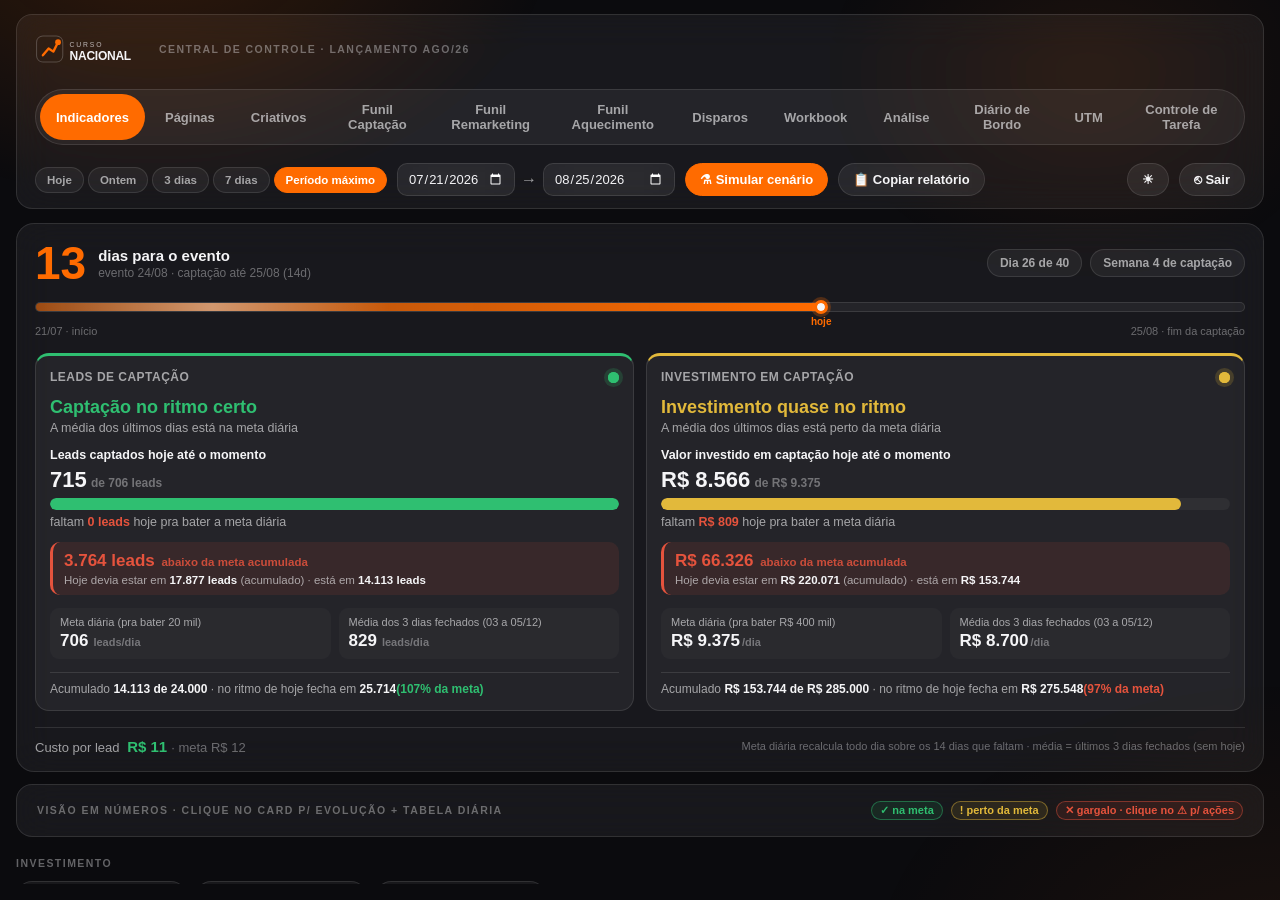
==== commit d749cb75: "Preenche todas as abas e troca as metas por valores fictícios O build anterior só tinha dado na aba " ====
--- a/demo/index.html
+++ b/demo/index.html
@@ -5,8 +5,8 @@
     <meta name="viewport" content="width=device-width, initial-scale=1.0" />
     <link rel="icon" type="image/svg+xml" href="./favicon.svg" />
     <title>Central de Controle · CN ago/26</title>
-    <script type="module" crossorigin src="./assets/index-9HT8dv7I.js"></script>
-    <link rel="stylesheet" crossorigin href="./assets/index-Cnhg2I4I.css">
+    <script type="module" crossorigin src="./assets/index-D0M7Qjg5.js"></script>
+    <link rel="stylesheet" crossorigin href="./assets/index-CAwf47b3.css">
   </head>
   <body>
     <div id="app"></div>
--- a/demo/assets/index-CAwf47b3.css
+++ b/demo/assets/index-CAwf47b3.css
@@ -0,0 +1 @@
+.login-bg[data-v-e4df11d5]{position:relative;min-height:100vh;display:grid;place-items:center;padding:24px}.login-card[data-v-e4df11d5]{position:relative;z-index:1;width:100%;max-width:380px;display:flex;flex-direction:column;align-items:center;gap:8px;padding:32px 28px;border-radius:20px}.eyebrow[data-v-e4df11d5]{font-size:11.5px;font-weight:700;letter-spacing:.02em;color:var(--ink-2);margin-bottom:8px}.form[data-v-e4df11d5]{width:100%;display:flex;flex-direction:column;gap:14px}.form h1[data-v-e4df11d5]{font-size:20px;font-weight:800;color:var(--ink);margin:0;text-align:center}.form label[data-v-e4df11d5]{display:flex;flex-direction:column;gap:6px}.form label span[data-v-e4df11d5]{font-size:12px;font-weight:600;color:var(--ink-2)}.form input[data-v-e4df11d5]{font:inherit;font-size:14px;color:var(--ink);background:var(--glass);border:1px solid var(--stroke);border-radius:10px;padding:11px 13px;outline:none;transition:border-color .15s}.form input[data-v-e4df11d5]:focus{border-color:var(--accent)}.btn-primary[data-v-e4df11d5]{font:inherit;font-size:14px;font-weight:700;color:#fff;background:var(--accent);border:none;border-radius:10px;padding:12px;cursor:pointer;margin-top:4px;transition:opacity .15s}.btn-primary[data-v-e4df11d5]:hover{opacity:.92}.btn-primary[data-v-e4df11d5]:disabled{opacity:.6;cursor:default}.erro[data-v-e4df11d5]{font-size:12.5px;font-weight:600;color:#e5484d;background:#e5484d1a;border:1px solid rgba(229,72,77,.25);border-radius:8px;padding:8px 11px;margin:0}.hint[data-v-e4df11d5]{font-size:11.5px;color:var(--ink-2);text-align:center;margin:0}.overlay[data-v-dfb5dfee]{position:fixed;top:0;right:0;bottom:0;left:0;z-index:60;background:#00000073;-webkit-backdrop-filter:blur(6px);backdrop-filter:blur(6px);display:grid;place-items:center;padding:24px}.panel[data-v-dfb5dfee]{width:min(640px,94vw);max-height:84vh;display:flex;flex-direction:column;padding:22px 24px}.panel.wide[data-v-dfb5dfee]{width:min(880px,94vw)}.panel.xwide[data-v-dfb5dfee]{width:min(1200px,96vw);max-height:90vh}header[data-v-dfb5dfee]{display:flex;align-items:flex-start;justify-content:space-between;gap:16px;margin-bottom:14px}h2[data-v-dfb5dfee]{margin:2px 0 0;font-size:19px;letter-spacing:-.01em}.body[data-v-dfb5dfee]{overflow-y:auto}.modal-enter-active[data-v-dfb5dfee],.modal-leave-active[data-v-dfb5dfee]{transition:opacity .18s ease}.modal-enter-active .panel[data-v-dfb5dfee],.modal-leave-active .panel[data-v-dfb5dfee]{transition:transform .18s ease}.modal-enter-from[data-v-dfb5dfee],.modal-leave-to[data-v-dfb5dfee]{opacity:0}.modal-enter-from .panel[data-v-dfb5dfee],.modal-leave-to .panel[data-v-dfb5dfee]{transform:scale(.96) translateY(8px)}.chartwrap[data-v-43c594c6]{width:100%}.chart[data-v-43c594c6]{width:100%;height:auto;display:block}.grid[data-v-43c594c6]{stroke:var(--stroke);stroke-width:1}.tick[data-v-43c594c6]{font-size:10.5px;fill:var(--ink-3);font-variant-numeric:tabular-nums}.line[data-v-43c594c6]{fill:none;stroke:var(--accent);stroke-width:2;stroke-linejoin:round;stroke-linecap:round}.area[data-v-43c594c6]{fill:var(--accent);opacity:.09}.crosshair[data-v-43c594c6]{stroke:var(--stroke-strong);stroke-width:1;stroke-dasharray:3 3}.dot[data-v-43c594c6]{fill:var(--accent);stroke:var(--bg);stroke-width:2}.tipbg[data-v-43c594c6]{fill:var(--glass-strong);stroke:var(--stroke-strong)}.tipdate[data-v-43c594c6]{font-size:10.5px;fill:var(--ink-3)}.tipval[data-v-43c594c6]{font-size:14px;font-weight:800;fill:var(--ink);font-variant-numeric:tabular-nums}.chartwrap[data-v-336ccffa]{width:100%}.topo[data-v-336ccffa]{display:flex;justify-content:space-between;align-items:center;gap:10px;flex-wrap:wrap;margin-bottom:6px}.legend[data-v-336ccffa]{display:flex;gap:14px;flex-wrap:wrap}.leg[data-v-336ccffa]{display:inline-flex;align-items:center;gap:6px;font-size:12px;font-weight:600;color:var(--ink-2)}.leg i[data-v-336ccffa]{width:10px;height:10px;border-radius:3px;display:inline-block}.chart[data-v-336ccffa]{width:100%;height:auto;display:block}.grid[data-v-336ccffa]{stroke:var(--stroke);stroke-width:1}.tick[data-v-336ccffa]{font-size:10.5px;fill:var(--ink-3);font-variant-numeric:tabular-nums}.crosshair[data-v-336ccffa]{stroke:var(--stroke-strong);stroke-width:1;stroke-dasharray:3 3}.dot[data-v-336ccffa]{stroke:var(--bg);stroke-width:2}.tipbg[data-v-336ccffa]{fill:var(--glass-strong);stroke:var(--stroke-strong)}.tipdate[data-v-336ccffa]{font-size:10.5px;fill:var(--ink-3)}.tiplab[data-v-336ccffa]{font-size:10.5px;fill:var(--ink-2)}.tipval[data-v-336ccffa]{font-size:11.5px;font-weight:800;fill:var(--ink);font-variant-numeric:tabular-nums}.rec[data-v-90e3b95a]{display:flex;flex-direction:column;gap:10px}.rechead[data-v-90e3b95a]{display:flex;align-items:center;gap:12px;flex-wrap:wrap}.recing[data-v-90e3b95a]{color:var(--bad);font-weight:800}.err[data-v-90e3b95a]{color:var(--bad);font-size:13px;margin:0}.lista[data-v-90e3b95a]{list-style:none;margin:0;padding:0;display:flex;flex-direction:column;gap:8px}.item[data-v-90e3b95a]{display:flex;align-items:center;gap:12px;padding:8px 12px}.nome[data-v-90e3b95a]{display:flex;flex-direction:column;min-width:170px}.nome strong[data-v-90e3b95a]{font-size:13px}audio[data-v-90e3b95a]{flex:1;height:34px}.funil[data-v-efd2297a]{display:flex;flex-direction:column;gap:10px}.linha[data-v-efd2297a]{display:grid;grid-template-columns:200px 1fr 150px;gap:12px;align-items:center}.rot[data-v-efd2297a]{display:flex;flex-direction:column;gap:2px}.nome[data-v-efd2297a]{font-size:13px;font-weight:700}.tipo[data-v-efd2297a]{font-size:10px;font-weight:700;text-transform:uppercase;letter-spacing:.05em;color:var(--ink-3)}.tipo.texto[data-v-efd2297a]{color:var(--warn)}.barra-wrap[data-v-efd2297a]{display:flex;align-items:center;gap:10px}.barra[data-v-efd2297a]{height:30px;min-width:44px;border-radius:8px;background:linear-gradient(90deg,var(--accent),#cc5500);display:flex;align-items:center;justify-content:flex-end;padding:0 10px;transition:width .4s ease}.barra.alerta[data-v-efd2297a]{background:linear-gradient(90deg,var(--bad),#b23a2a)}.dentro[data-v-efd2297a]{color:#fff;font-size:12px;font-weight:800;font-variant-numeric:tabular-nums}.ret[data-v-efd2297a]{font-size:12px;font-weight:700;color:var(--ink-2);font-variant-numeric:tabular-nums}.drop[data-v-efd2297a]{font-size:11.5px;font-weight:700;color:var(--ink-3);text-align:right}.drop.hot[data-v-efd2297a]{color:var(--bad)}.nota[data-v-efd2297a]{font-size:12px;line-height:1.5;margin:8px 0 0}@media(max-width:640px){.linha[data-v-efd2297a]{grid-template-columns:1fr;gap:4px}.drop[data-v-efd2297a]{text-align:left}}.subtabs[data-v-cbced9b3]{display:flex;gap:4px;margin-bottom:14px;background:var(--glass);border:1px solid var(--stroke);border-radius:999px;padding:4px;width:fit-content}.subtab[data-v-cbced9b3]{font:inherit;font-size:12.5px;font-weight:700;color:var(--ink-2);background:none;border:none;cursor:pointer;padding:6px 14px;border-radius:999px}.subtab.active[data-v-cbced9b3]{background:var(--accent);color:#fff}.tiles[data-v-cbced9b3]{display:grid;grid-template-columns:repeat(auto-fill,minmax(170px,1fr));gap:10px}.tile[data-v-cbced9b3]{padding:12px 14px;display:flex;flex-direction:column;gap:4px}.tlabel[data-v-cbced9b3]{font-size:10.5px;font-weight:700;letter-spacing:.08em;text-transform:uppercase;color:var(--ink-3)}.tvalue[data-v-cbced9b3]{font-size:24px;font-weight:800;letter-spacing:-.02em;font-variant-numeric:tabular-nums}.tile .meta-badge[data-v-cbced9b3]{width:fit-content}.segs[data-v-cbced9b3]{display:flex;flex-direction:column;gap:18px}.tblScroll[data-v-cbced9b3]{overflow-x:auto}.tbl[data-v-cbced9b3]{width:100%;border-collapse:collapse;font-size:13px}.tbl th[data-v-cbced9b3]{text-align:left;font-size:10.5px;text-transform:uppercase;letter-spacing:.1em;color:var(--ink-3);padding:6px 10px;border-bottom:1px solid var(--stroke);white-space:nowrap}.tbl td[data-v-cbced9b3]{padding:8px 10px;border-bottom:1px solid var(--stroke)}.tbl .num[data-v-cbced9b3]{text-align:right;font-variant-numeric:tabular-nums}.celllink[data-v-cbced9b3]{color:var(--accent);font-weight:650;text-decoration:none}.celllink[data-v-cbced9b3]:hover{text-decoration:underline}.pie[data-v-2967ef78]{display:flex;align-items:center;gap:16px;flex-wrap:wrap}.svgwrap[data-v-2967ef78]{position:relative}.fatia[data-v-2967ef78]{transition:opacity .15s;cursor:default}.fatia.dim[data-v-2967ef78]{opacity:.32}.tip[data-v-2967ef78]{position:absolute;pointer-events:none;transform:translate(-50%,-135%);background:#141a2af5;color:#fff;font-size:11.5px;font-weight:500;padding:4px 9px;border-radius:7px;white-space:nowrap;z-index:5;box-shadow:0 4px 14px #0000004d}.tip b[data-v-2967ef78]{font-weight:800}.c-num[data-v-2967ef78]{font-size:16px;font-weight:800;fill:var(--ink)}.c-lab[data-v-2967ef78]{font-size:7px;fill:var(--ink-3);text-transform:uppercase;letter-spacing:.1em}.leg[data-v-2967ef78]{list-style:none;margin:0;padding:0;display:flex;flex-direction:column;gap:5px;min-width:150px}.leg li[data-v-2967ef78]{display:flex;align-items:center;gap:8px;font-size:12.5px;transition:opacity .15s;cursor:default}.leg li.dim[data-v-2967ef78]{opacity:.4}.leg li.clicavel[data-v-2967ef78]{cursor:pointer;border-radius:6px;padding:2px 4px;margin:0 -4px}.leg li.clicavel[data-v-2967ef78]:hover{background:var(--accent-soft)}.leg i[data-v-2967ef78]{width:10px;height:10px;border-radius:3px;flex:none}.leg .l[data-v-2967ef78]{flex:1;color:var(--ink-2)}.leg .v[data-v-2967ef78]{color:var(--ink-3);font-variant-numeric:tabular-nums}.nota-prog[data-v-9236f00b]{font-size:11.5px;color:var(--ink-3);margin:8px 0 0;line-height:1.5}.head[data-v-9236f00b]{display:flex;align-items:center;justify-content:space-between;gap:12px;margin-bottom:16px;flex-wrap:wrap}.head-acts[data-v-9236f00b]{display:flex;gap:8px;align-items:center}.link-pesquisa[data-v-9236f00b]{text-decoration:none;color:var(--accent);border-color:var(--accent-line)}.link-pesquisa[data-v-9236f00b]:hover{border-color:var(--accent)}.abas[data-v-9236f00b]{display:flex;gap:4px;background:var(--glass);border:1px solid var(--stroke);border-radius:999px;padding:4px}.aba[data-v-9236f00b]{font:inherit;font-size:13.5px;font-weight:700;color:var(--ink-2);background:none;border:none;cursor:pointer;padding:8px 18px;border-radius:999px}.aba.on[data-v-9236f00b]{background:var(--accent);color:#fff}.vazio[data-v-9236f00b]{text-align:center;padding:40px}.resumo[data-v-9236f00b]{display:flex;flex-direction:column;gap:14px;max-height:72vh;overflow-y:auto}.kpi-row[data-v-9236f00b]{display:grid;grid-template-columns:repeat(auto-fit,minmax(150px,1fr));gap:12px}.kpi[data-v-9236f00b]{padding:14px 16px}.kpi .k[data-v-9236f00b]{font-size:10.5px;font-weight:700;letter-spacing:.06em;text-transform:uppercase;color:var(--ink-3)}.kpi .v[data-v-9236f00b]{font-size:30px;font-weight:800;font-variant-numeric:tabular-nums;margin-top:3px}.kpi .sub[data-v-9236f00b]{font-size:11.5px;color:var(--ink-3);margin-top:3px}.dois[data-v-9236f00b]{display:grid;grid-template-columns:1fr 1fr;gap:14px}@media(max-width:720px){.dois[data-v-9236f00b]{grid-template-columns:1fr}}.mini[data-v-9236f00b]{list-style:none;margin:12px 0 0;padding:0;display:flex;flex-direction:column;gap:9px}.mini li[data-v-9236f00b]{display:flex;justify-content:space-between;font-size:14px}.mini b[data-v-9236f00b]{font-variant-numeric:tabular-nums}.perguntas[data-v-9236f00b]{display:grid;grid-template-columns:repeat(auto-fill,minmax(360px,1fr));gap:16px;max-height:68vh;overflow-y:auto;padding:2px}.pergunta-bloco[data-v-9236f00b]{padding:18px 20px;display:flex;flex-direction:column;gap:12px}.pergunta-bloco.full[data-v-9236f00b]{grid-column:1 / -1}.pb-head[data-v-9236f00b]{display:flex;flex-direction:column;gap:3px}.pb-titulo[data-v-9236f00b]{font-size:15px;font-weight:700;color:var(--ink);line-height:1.3}.pb-meta[data-v-9236f00b]{font-size:12px;color:var(--ink-3)}.dica[data-v-9236f00b]{text-transform:none;letter-spacing:0}.pb-grafico[data-v-9236f00b]{min-height:180px}.nos[data-v-9236f00b]{display:flex;flex-direction:column;gap:12px;margin-top:4px;padding-top:12px;border-top:1px dashed var(--stroke)}.no[data-v-9236f00b]{padding:12px 14px;border-radius:10px;background:var(--glass);border:1px solid var(--stroke);border-left:3px solid var(--accent)}.no-head[data-v-9236f00b]{display:flex;align-items:center;gap:8px;flex-wrap:wrap;margin-bottom:4px}.no-gatilho[data-v-9236f00b]{font-size:12px;color:var(--ink-2);font-weight:600}.no-sub[data-v-9236f00b]{font-size:13.5px;font-weight:700;color:var(--ink);margin-bottom:8px}.tag-cond[data-v-9236f00b]{font-size:10px;font-weight:800;text-transform:uppercase;letter-spacing:.05em;color:var(--accent);background:var(--accent-soft, rgba(183,121,31,.14));padding:2px 7px;border-radius:999px;white-space:nowrap}.tag-cond.inline[data-v-9236f00b]{margin-right:6px}.abertas[data-v-9236f00b]{list-style:none;margin:0;padding:0;display:flex;flex-direction:column;gap:12px}.abertas.grande li[data-v-9236f00b]{font-size:14.5px}.abertas li[data-v-9236f00b]{font-size:13.5px;line-height:1.55;padding-left:14px;border-left:2px solid var(--accent-line, var(--accent))}.abertas .quem[data-v-9236f00b]{display:block;font-size:12px;margin-bottom:3px}.tabela-wrap[data-v-9236f00b]{display:flex;flex-direction:column;gap:8px}.tbl-hint[data-v-9236f00b]{font-size:12.5px}.tblScroll[data-v-9236f00b]{overflow:auto;max-height:70vh;border:1px solid var(--stroke);border-radius:10px}.tblScroll.grande[data-v-9236f00b]{max-height:72vh}.tbl[data-v-9236f00b]{width:100%;border-collapse:collapse;font-size:13.5px}.tbl th[data-v-9236f00b]{text-align:left;font-size:11px;text-transform:uppercase;letter-spacing:.04em;color:var(--ink-2);padding:11px 12px;border-bottom:2px solid var(--stroke);white-space:nowrap;position:sticky;top:0;background:var(--glass-strong);z-index:2}.tbl td[data-v-9236f00b]{padding:11px 12px;border-bottom:1px solid var(--stroke);vertical-align:top}.tbl .num[data-v-9236f00b]{text-align:right;font-variant-numeric:tabular-nums}.respostas th[data-v-9236f00b]{min-width:120px}.respostas th.th-texto[data-v-9236f00b]{min-width:240px}.respostas td.ans[data-v-9236f00b]{min-width:240px;color:var(--ink-2);line-height:1.5;white-space:normal}.respostas td.vazio[data-v-9236f00b]{color:var(--ink-3);text-align:center}.th-cond[data-v-9236f00b]{color:var(--accent)}.td-cond[data-v-9236f00b]{background:var(--accent-soft, rgba(183,121,31,.05))}.sticky-l[data-v-9236f00b]{position:sticky;left:0;background:var(--glass-strong);z-index:1;min-width:200px}.tbl th.sticky-l[data-v-9236f00b]{z-index:3}.aluno .a-nome[data-v-9236f00b]{font-weight:700;color:var(--ink);font-size:14px}.aluno .a-mail[data-v-9236f00b]{font-size:12px;color:var(--ink-2)}.aluno .a-fone[data-v-9236f00b]{font-size:11.5px;color:var(--ink-3)}.mono[data-v-9236f00b]{font-family:ui-monospace,Menlo,monospace}.nowrap[data-v-9236f00b]{white-space:nowrap}.drill[data-v-9236f00b]{padding:16px 18px;margin-bottom:14px;border-color:var(--accent-line, var(--accent))}.drill-head[data-v-9236f00b]{display:flex;align-items:center;justify-content:space-between;gap:10px;margin-bottom:12px;flex-wrap:wrap}.drill-acts[data-v-9236f00b]{display:flex;gap:6px}.btn.ghost[data-v-9236f00b]{background:transparent}.intro[data-v-f152e328]{margin:0 0 16px;color:var(--ink-2);line-height:1.6;font-size:13.5px}.flow[data-v-f152e328]{list-style:none;margin:0;padding:0}.step[data-v-f152e328]{display:grid;grid-template-columns:22px 1fr;gap:10px}.step.ramo[data-v-f152e328]{margin-left:26px}.rail[data-v-f152e328]{display:flex;flex-direction:column;align-items:center}.rail .dot[data-v-f152e328]{width:11px;height:11px;border-radius:50%;background:var(--accent);margin-top:16px;flex:none}.rail .dot.dec[data-v-f152e328]{background:var(--bad, #e06c3a);box-shadow:0 0 0 4px var(--accent-soft)}.rail .line[data-v-f152e328]{flex:1;width:2px;background:var(--stroke-strong);margin:4px 0 0}.card[data-v-f152e328]{padding:12px 14px;margin-bottom:12px}.top[data-v-f152e328]{display:flex;align-items:center;gap:8px;flex-wrap:wrap}.cod[data-v-f152e328]{font-size:11px;font-weight:800;color:var(--accent);background:var(--accent-soft);border:1px solid var(--accent-line);border-radius:7px;padding:2px 7px;flex:none}.tit[data-v-f152e328]{font-size:13.5px;letter-spacing:-.01em}.spacer[data-v-f152e328]{flex:1}.tag[data-v-f152e328]{font-size:10px;font-weight:700;padding:2px 8px;border-radius:999px;white-space:nowrap}.tag.pago[data-v-f152e328]{background:#e06c3a24;color:var(--accent);border:1px solid var(--accent-line)}.tag.livre[data-v-f152e328]{background:var(--glass);color:var(--ink-2);border:1px solid var(--stroke-strong)}.tag.custo[data-v-f152e328]{background:var(--glass);color:var(--ink-3);border:1px solid var(--stroke)}.tag.rasc[data-v-f152e328]{background:#e06c3a1a;color:var(--accent);border:1px dashed var(--accent-line)}.meta[data-v-f152e328]{display:flex;flex-wrap:wrap;gap:12px;margin-top:6px;font-size:11.5px;color:var(--ink-2)}.meta b[data-v-f152e328]{color:var(--ink-3);font-weight:700}.assuntos[data-v-f152e328]{display:flex;flex-direction:column;gap:3px;margin-top:8px}.assunto[data-v-f152e328]{font-size:12px;color:var(--ink-2);line-height:1.45}.assunto b[data-v-f152e328]{color:var(--ink-3)}.copywrap[data-v-f152e328]{position:relative;margin-top:9px}.copy[data-v-f152e328]{margin:0;padding:11px 13px;white-space:pre-wrap;word-break:break-word;font-family:ui-monospace,SF Mono,Menlo,monospace;font-size:12px;line-height:1.55;color:var(--ink);background:var(--glass);border:1px solid var(--stroke);border-radius:10px}.copybtn[data-v-f152e328]{position:absolute;top:7px;right:7px;z-index:2;font:inherit;font-size:10.5px;font-weight:700;letter-spacing:.02em;color:var(--ink-2);background:var(--glass-strong, var(--glass));border:1px solid var(--stroke);border-radius:999px;padding:3px 10px;cursor:pointer;opacity:.75;transition:opacity .12s,border-color .12s,color .12s}.copywrap:hover .copybtn[data-v-f152e328]{opacity:1}.copybtn[data-v-f152e328]:hover{border-color:var(--accent-line);color:var(--accent)}.copybtn.ok[data-v-f152e328]{color:var(--good, #1f9d57);border-color:var(--good, #1f9d57);opacity:1}.botoes[data-v-f152e328]{display:flex;flex-wrap:wrap;gap:6px;margin-top:9px}.botao[data-v-f152e328]{font-size:11.5px;font-weight:700;padding:4px 11px;border-radius:999px;background:var(--accent-soft);color:var(--accent);border:1px solid var(--accent-line)}.ctas[data-v-f152e328]{display:flex;flex-direction:column;gap:5px;margin-top:9px}.cta[data-v-f152e328]{font-size:11.5px;font-weight:600;color:var(--ink-2);font-family:ui-monospace,Menlo,monospace}.nota[data-v-f152e328]{margin:8px 0 0;font-size:11.5px;color:var(--ink-3);font-style:italic}.regua[data-v-f152e328]{margin-top:18px}.regua .eyebrow[data-v-f152e328]{margin-bottom:8px}.intro[data-v-9aebb97b]{margin:0 0 16px;color:var(--ink-2);line-height:1.6;font-size:13.5px}.vars[data-v-9aebb97b]{display:grid;grid-template-columns:1fr;gap:12px}.var[data-v-9aebb97b]{padding:14px 16px}.top[data-v-9aebb97b]{display:flex;align-items:center;gap:9px}.badge[data-v-9aebb97b]{width:24px;height:24px;border-radius:8px;flex:none;display:grid;place-items:center;font-weight:800;font-size:12px;background:var(--accent-soft);color:var(--accent);border:1px solid var(--accent-line)}.top strong[data-v-9aebb97b]{font-size:13.5px}.desc[data-v-9aebb97b]{margin:8px 0 10px;font-size:12.5px;color:var(--ink-2);line-height:1.5}.player[data-v-9aebb97b]{width:100%;height:38px}.empty[data-v-9aebb97b]{font-size:12px;color:var(--ink-3);padding:12px;text-align:center;border:1px dashed var(--stroke-strong);border-radius:10px}.metricas[data-v-9aebb97b]{margin-top:18px}.metricas .eyebrow[data-v-9aebb97b]{margin-bottom:8px}.estado.sem[data-v-9aebb97b]{font-size:12.5px;color:var(--ink-2);line-height:1.55;padding:11px 13px;background:var(--glass);border:1px dashed var(--stroke-strong);border-radius:10px}.desc-bloco[data-v-335f5346]{padding:0;margin-bottom:14px;overflow:hidden}.desc-head[data-v-335f5346]{width:100%;display:flex;align-items:center;justify-content:space-between;gap:10px;padding:11px 14px;background:none;border:none;cursor:pointer;text-align:left}.desc-head .chev[data-v-335f5346]{color:var(--ink-3);font-size:12px}.desc-texto[data-v-335f5346]{margin:0;padding:4px 14px 14px;white-space:pre-wrap;word-break:break-word;font-family:ui-monospace,SF Mono,Menlo,monospace;font-size:12.5px;line-height:1.6;color:var(--ink)}.abas[data-v-335f5346]{display:flex;gap:6px;margin-bottom:14px}.aba-btn[data-v-335f5346]{font:inherit;font-size:13px;font-weight:600;color:var(--ink-2);background:var(--glass);border:1px solid var(--stroke);border-radius:999px;padding:6px 16px;cursor:pointer}.aba-btn.active[data-v-335f5346]{background:var(--accent);border-color:var(--accent);color:#fff}.toggle[data-v-335f5346]{display:flex;gap:4px;background:var(--glass);border:1px solid var(--stroke);border-radius:999px;padding:4px;width:fit-content;margin-bottom:12px}.tg[data-v-335f5346]{font:inherit;font-size:12.5px;font-weight:700;color:var(--ink-2);background:none;border:none;cursor:pointer;padding:6px 14px;border-radius:999px}.tg.on[data-v-335f5346]{background:var(--accent);color:#fff}.small[data-v-335f5346]{font-size:12px;color:var(--ink-3);margin-top:10px}.hint[data-v-335f5346]{font-size:12.5px;color:var(--ink-3);margin:0 0 10px}.ftopo[data-v-335f5346]{display:flex;flex-direction:column;gap:8px;margin-bottom:10px}.busca[data-v-335f5346]{display:flex;align-items:center;gap:8px}.busca input[data-v-335f5346]{flex:1;font:inherit;font-size:13px;padding:8px 12px;border-radius:10px;border:1px solid var(--stroke);background:var(--glass);color:var(--ink)}.busca input[data-v-335f5346]:focus{outline:none;border-color:var(--accent-line)}.busca .cnt[data-v-335f5346]{font-size:12px;color:var(--ink-3);white-space:nowrap;font-variant-numeric:tabular-nums}.busca .limpar[data-v-335f5346]{font:inherit;cursor:pointer;border:1px solid var(--stroke);background:var(--glass);color:var(--ink-2);border-radius:999px;width:26px;height:26px;line-height:1}.chips[data-v-335f5346]{display:flex;gap:6px;flex-wrap:wrap}.chip[data-v-335f5346]{font:inherit;font-size:11.5px;font-weight:700;color:var(--ink-2);background:var(--glass);border:1px solid var(--stroke);border-radius:999px;padding:5px 12px;cursor:pointer}.chip.on[data-v-335f5346]{background:var(--accent);border-color:var(--accent);color:#fff}[data-v-335f5346] mark{background:color-mix(in srgb,var(--accent) 30%,transparent);color:inherit;border-radius:3px;padding:0 1px}.vazio[data-v-335f5346]{text-align:center;color:var(--ink-3);padding:20px}.tblwrap[data-v-335f5346]{max-height:240px;overflow-y:auto;margin-top:6px;border:1px solid var(--stroke);border-radius:10px}.ctbl[data-v-335f5346]{width:100%;border-collapse:collapse;font-size:12.5px}.ctbl th[data-v-335f5346]{text-align:right;font-size:10.5px;text-transform:uppercase;letter-spacing:.08em;color:var(--ink-3);padding:6px 10px;border-bottom:1px solid var(--stroke);position:sticky;top:0;background:var(--glass-strong, var(--glass));white-space:nowrap}.ctbl th[data-v-335f5346]:first-child,.ctbl td[data-v-335f5346]:first-child{text-align:left}.ctbl td[data-v-335f5346]{padding:6px 10px;border-bottom:1px solid var(--stroke);text-align:right;white-space:nowrap;font-variant-numeric:tabular-nums}.ctbl tr.imaturo[data-v-335f5346]{opacity:.62}.ctbl .tilde[data-v-335f5346]{color:var(--ink-3);font-weight:700}.tblScroll[data-v-335f5346]{overflow-x:auto;max-height:360px;overflow-y:auto}.tbl[data-v-335f5346]{width:100%;border-collapse:collapse;font-size:13px}.tbl th[data-v-335f5346]{text-align:left;font-size:10.5px;text-transform:uppercase;letter-spacing:.08em;color:var(--ink-3);padding:6px 10px;border-bottom:1px solid var(--stroke);position:sticky;top:0;background:var(--glass-strong, var(--glass));white-space:nowrap}.tbl td[data-v-335f5346]{padding:7px 10px;border-bottom:1px solid var(--stroke);vertical-align:middle;white-space:nowrap}.tbl td.g[data-v-335f5346]{max-width:200px;overflow:hidden;text-overflow:ellipsis}tr.excl td[data-v-335f5346]{opacity:.4;text-decoration:line-through}tr.excl td[data-v-335f5346]:last-child{opacity:1;text-decoration:none}.pill[data-v-335f5346]{font-size:10.5px;font-weight:700;padding:2px 9px;border-radius:999px}.pill.ok[data-v-335f5346]{background:color-mix(in srgb,var(--good, #1f9d57) 16%,transparent);color:var(--good, #1f9d57)}.pill.off[data-v-335f5346]{background:var(--glass);border:1px solid var(--stroke);color:var(--ink-3)}.mini[data-v-335f5346]{font:inherit;font-size:11px;font-weight:600;padding:3px 9px;border-radius:999px;border:1px solid var(--stroke);background:var(--glass);color:var(--ink-2);cursor:pointer;white-space:nowrap}.mini.on[data-v-335f5346]{background:var(--bad, #c0392b);border-color:transparent;color:#fff}.confirm-overlay[data-v-335f5346]{position:fixed;top:0;right:0;bottom:0;left:0;z-index:60;display:grid;place-items:center;background:#00000073;padding:16px}.confirm-card[data-v-335f5346]{max-width:400px;width:100%;padding:20px 22px;border-radius:16px;border:1px solid var(--stroke);background:var(--glass-strong, var(--glass))}.confirm-tit[data-v-335f5346]{font-size:16px;font-weight:800;color:var(--ink);margin-bottom:8px}.confirm-txt[data-v-335f5346]{font-size:13.5px;color:var(--ink-2);margin:0 0 18px;line-height:1.5}.confirm-txt b[data-v-335f5346]{color:var(--ink)}.confirm-acoes[data-v-335f5346]{display:flex;gap:10px;justify-content:flex-end}.wrap[data-v-5f91d09d]{position:relative;height:100%;display:flex;flex-direction:column;gap:12px}.boardScroll[data-v-5f91d09d]{flex:1;overflow:auto;border-radius:var(--radius)}.board[data-v-5f91d09d]{position:relative}.edge-svg[data-v-5f91d09d]{position:absolute;top:0;right:0;bottom:0;left:0}.edge-label[data-v-5f91d09d]{font-size:10.5px;font-weight:700;fill:var(--ink-2);paint-order:stroke;stroke:var(--bg);stroke-width:4px;stroke-linejoin:round}.lane-label[data-v-5f91d09d]{position:absolute;font-size:10.5px;font-weight:700;letter-spacing:.12em;text-transform:uppercase;color:var(--ink-3)}.fnode[data-v-5f91d09d]{position:absolute;text-align:left;cursor:grab;touch-action:none;-webkit-user-select:none;user-select:none;color:var(--ink);font:inherit;padding:11px 13px 12px;display:flex;flex-direction:column;gap:3px;justify-content:center;transition:border-color .15s,transform .12s,box-shadow .15s;overflow-wrap:anywhere;word-break:break-word}.fnode.com-fluxo[data-v-5f91d09d]{padding-top:26px}.fnode.com-fluxo>strong[data-v-5f91d09d]{padding-right:4px}.fnode[data-v-5f91d09d]:hover{border-color:var(--accent-line);transform:translateY(-2px);box-shadow:0 10px 28px #00000040;z-index:5}.fnode[data-v-5f91d09d]:active{cursor:grabbing}.acoes .dica[data-v-5f91d09d]{font-size:11.5px}.fnode strong[data-v-5f91d09d]{font-size:13.5px;letter-spacing:-.01em}.fnode small[data-v-5f91d09d]{font-size:11px;color:var(--ink-2)}.fnode .meta-badge[data-v-5f91d09d]{margin-top:3px;width:fit-content}.pg-lista[data-v-5f91d09d]{display:flex;flex-direction:column;gap:10px}.pg-item[data-v-5f91d09d]{display:flex;align-items:center;gap:14px;padding:13px 16px;text-decoration:none;color:var(--ink);cursor:pointer;transition:border-color .13s,transform .12s}.pg-item[data-v-5f91d09d]:hover{border-color:var(--accent-line);transform:translateY(-1px)}.pg-item:hover .pg-abrir[data-v-5f91d09d]{opacity:1}.pg-slug[data-v-5f91d09d]{flex:none;min-width:52px;text-align:center;font-size:14px;font-weight:800;letter-spacing:.02em;color:var(--accent);background:var(--accent-soft);border:1px solid var(--accent-line);border-radius:10px;padding:8px 10px}.pg-txt[data-v-5f91d09d]{flex:1;display:flex;flex-direction:column;gap:2px}.pg-txt strong[data-v-5f91d09d]{font-size:13.5px}.pg-txt small[data-v-5f91d09d]{font-size:11.5px;color:var(--ink-3)}.pg-abrir[data-v-5f91d09d]{flex:none;font-size:12px;font-weight:700;color:var(--accent);opacity:.55;transition:opacity .12s}.pg-info[data-v-5f91d09d]{margin-top:16px;padding-top:14px;border-top:1px solid var(--stroke)}.pg-info p[data-v-5f91d09d]{margin:0 0 8px;font-size:12.5px;line-height:1.55;color:var(--ink-2)}.pg-info p[data-v-5f91d09d]:last-child{margin-bottom:0}.flowbtn[data-v-5f91d09d]{position:absolute;top:6px;right:7px;z-index:3;font-size:10px;font-weight:700;letter-spacing:.02em;color:var(--accent);background:var(--accent-soft);border:1px solid var(--accent-line);border-radius:999px;padding:2px 8px;cursor:pointer;-webkit-user-select:none;user-select:none;transition:background .12s}.flowbtn[data-v-5f91d09d]:hover{background:#e06c3a2e}.mod-stat[data-v-5f91d09d]{margin-top:auto;padding-top:3px;font-size:10.5px;font-weight:700;color:var(--ink-2);font-variant-numeric:tabular-nums}.mod-stat b[data-v-5f91d09d]{color:var(--ink);font-weight:800}.mod-stat .mut[data-v-5f91d09d]{color:var(--ink-3);font-weight:600}.chan[data-v-5f91d09d]{flex-direction:row;align-items:center;gap:10px}.chan .ini[data-v-5f91d09d]{width:30px;height:30px;border-radius:9px;flex:none;display:grid;place-items:center;font-size:12px;font-weight:800}.chan .ini.pago[data-v-5f91d09d]{background:var(--accent-soft);color:var(--accent);border:1px solid var(--accent-line)}.chan .ini.org[data-v-5f91d09d]{background:var(--glass);color:var(--ink-2);border:1px solid var(--stroke-strong)}.chan .chtxt[data-v-5f91d09d]{display:flex;flex-direction:column;gap:1px}.chan strong[data-v-5f91d09d]{font-size:12.5px}.chan small[data-v-5f91d09d]{font-size:10px}.card.ghost[data-v-5f91d09d]{border-style:dashed;border-color:var(--stroke-strong);background:transparent}.card.cta[data-v-5f91d09d]{background:linear-gradient(135deg,var(--accent),#cc5500);border-color:transparent;color:#fff}.card.cta small[data-v-5f91d09d]{color:#fffc}.chips[data-v-5f91d09d]{display:flex;gap:5px;margin-top:2px}.chips span[data-v-5f91d09d]{font-size:10px;font-weight:800;padding:2px 8px;border-radius:999px;background:var(--accent-soft);color:var(--accent);border:1px solid var(--accent-line)}.acoes[data-v-5f91d09d]{display:flex;gap:10px;align-items:center;flex-wrap:wrap;padding:9px 16px}.acao-chip[data-v-5f91d09d]{display:inline-flex;align-items:center;gap:7px;font:inherit;font-size:12px;font-weight:600;color:var(--ink);background:var(--glass);border:1px solid var(--stroke);border-radius:999px;padding:6px 13px;cursor:pointer;transition:border-color .12s}.acao-chip[data-v-5f91d09d]:hover{border-color:var(--accent-line)}.acao-chip .dot[data-v-5f91d09d]{width:8px;height:8px;border-radius:50%;background:var(--bad);flex:none}.acao-chip .imp[data-v-5f91d09d]{color:var(--accent)}.sug-num[data-v-5f91d09d]{margin:0 0 10px;font-size:13.5px;line-height:1.55;color:var(--ink-2)}.sug-lista[data-v-5f91d09d]{margin:0;padding-left:18px;display:flex;flex-direction:column;gap:8px}.sug-lista li[data-v-5f91d09d]{font-size:13.5px;line-height:1.55}.drawer[data-v-5f91d09d]{position:absolute;top:0;right:0;bottom:54px;width:320px;padding:18px 20px;z-index:20;overflow-y:auto}.drawer header[data-v-5f91d09d]{display:flex;justify-content:space-between;align-items:flex-start;gap:10px}.drawer h3[data-v-5f91d09d]{margin:0;font-size:16px}.drawer p[data-v-5f91d09d]{color:var(--ink-2);line-height:1.65;font-size:13.5px}.drawer-enter-active[data-v-5f91d09d],.drawer-leave-active[data-v-5f91d09d]{transition:transform .2s ease,opacity .2s ease}.drawer-enter-from[data-v-5f91d09d],.drawer-leave-to[data-v-5f91d09d]{transform:translate(24px);opacity:0}.tbl[data-v-5f91d09d]{width:100%;border-collapse:collapse;font-size:13px}.tbl th[data-v-5f91d09d]{text-align:left;font-size:10.5px;text-transform:uppercase;letter-spacing:.1em;color:var(--ink-3);padding:6px 10px;border-bottom:1px solid var(--stroke)}.tbl td[data-v-5f91d09d]{padding:9px 10px;border-bottom:1px solid var(--stroke);vertical-align:top}.tbl .num[data-v-5f91d09d]{text-align:right;font-variant-numeric:tabular-nums}.mono[data-v-5f91d09d]{font-family:ui-monospace,SF Mono,Menlo,monospace;font-size:12px}.wrap[data-v-00cf4380]{position:relative;height:100%;display:flex;flex-direction:column;gap:12px}.head[data-v-00cf4380]{display:flex;align-items:center;justify-content:space-between;gap:16px;padding:14px 20px;flex-wrap:wrap}.head h2[data-v-00cf4380]{margin:4px 0 0;font-size:18px;letter-spacing:-.01em}.boardScroll[data-v-00cf4380]{flex:1;overflow:auto;border-radius:var(--radius)}.board[data-v-00cf4380]{position:relative}.redge[data-v-00cf4380]{position:absolute;top:0;right:0;bottom:0;left:0}.lane[data-v-00cf4380]{position:absolute;font-size:10.5px;font-weight:800;letter-spacing:.1em;text-transform:uppercase;color:var(--ink-3)}.rnode[data-v-00cf4380]{position:absolute;text-align:left;cursor:pointer;color:var(--ink);font:inherit;padding:12px 15px;display:flex;flex-direction:column;gap:4px;justify-content:center;transition:border-color .15s,transform .12s,box-shadow .15s}.rnode[data-v-00cf4380]:hover{border-color:var(--accent-line);transform:translateY(-2px);box-shadow:0 10px 26px #00000047;z-index:5}.rnode strong[data-v-00cf4380]{font-size:13.5px;letter-spacing:-.01em}.rnode small[data-v-00cf4380]{font-size:11.5px;color:var(--ink-2)}.rnode.entrada[data-v-00cf4380]{border-color:var(--accent-line);background:var(--accent-soft)}.rnode.pub[data-v-00cf4380]{border-left:3px solid var(--accent)}.rnode.conv[data-v-00cf4380]{background:linear-gradient(135deg,var(--accent),#cc5500);border-color:transparent}.rnode.conv strong[data-v-00cf4380],.rnode.conv small[data-v-00cf4380]{color:#fff}.rnode.exa[data-v-00cf4380]{border-style:dashed}.legenda[data-v-00cf4380]{padding:9px 16px}.drawer[data-v-00cf4380]{position:absolute;top:0;right:0;bottom:46px;width:340px;padding:18px 20px;z-index:20;overflow-y:auto}.drawer header[data-v-00cf4380]{display:flex;justify-content:space-between;align-items:flex-start;gap:10px}.drawer h3[data-v-00cf4380]{margin:0;font-size:16px}.drawer p[data-v-00cf4380]{color:var(--ink-2);line-height:1.6;font-size:13.5px}.drawer .ref[data-v-00cf4380]{margin-top:12px;padding-top:12px;border-top:1px solid var(--stroke);font-size:12.5px;color:var(--ink-2);line-height:1.5}.drawer .ref .eyebrow[data-v-00cf4380]{display:block;margin-bottom:4px}.drawer-enter-active[data-v-00cf4380],.drawer-leave-active[data-v-00cf4380]{transition:transform .2s ease,opacity .2s ease}.drawer-enter-from[data-v-00cf4380],.drawer-leave-to[data-v-00cf4380]{transform:translate(24px);opacity:0}.wrap[data-v-36c15602]{height:100%;display:flex;flex-direction:column;gap:14px;overflow-y:auto}.head[data-v-36c15602]{display:flex;align-items:center;justify-content:space-between;gap:16px;padding:16px 20px;flex-wrap:wrap}.head h2[data-v-36c15602]{margin:4px 0 0;font-size:18px;letter-spacing:-.01em}.timelineScroll[data-v-36c15602]{overflow-x:auto;padding-bottom:4px}.timeline[data-v-36c15602]{display:flex;align-items:stretch;gap:8px;min-width:max-content;padding:4px 2px}.wk[data-v-36c15602]{width:235px;flex:none;padding:14px 16px;display:flex;flex-direction:column;gap:6px}.wk.hot[data-v-36c15602]{border-color:var(--accent-line);box-shadow:0 0 0 1px var(--accent-soft),0 12px 32px #ff6b0014}.wk-fase[data-v-36c15602]{font-size:10px;font-weight:800;letter-spacing:.12em;text-transform:uppercase;color:var(--ink-3)}.wk-fase.hot[data-v-36c15602]{color:var(--accent)}.wk-periodo[data-v-36c15602]{font-size:16px;font-weight:800;letter-spacing:-.01em}.wk ul[data-v-36c15602]{margin:4px 0 0;padding-left:16px;display:flex;flex-direction:column;gap:4px}.wk li[data-v-36c15602]{font-size:12px;color:var(--ink-2);line-height:1.45}.arrow[data-v-36c15602]{align-self:center;color:var(--accent);font-size:18px;font-weight:800}.pendentes[data-v-36c15602]{display:grid;grid-template-columns:repeat(auto-fit,minmax(240px,1fr));gap:10px}.pend[data-v-36c15602]{padding:14px 16px;border-style:dashed}.pend strong[data-v-36c15602]{font-size:13.5px}.pend p[data-v-36c15602]{margin:5px 0 0;font-size:12.5px;color:var(--ink-2);line-height:1.5}.aggs[data-v-ab74e3ea]{display:flex;gap:10px;flex-wrap:wrap;margin-bottom:12px}.agg[data-v-ab74e3ea]{display:flex;align-items:center;gap:10px;padding:8px 12px}.agg i[data-v-ab74e3ea]{width:10px;height:10px;border-radius:3px;flex:none}.alabel[data-v-ab74e3ea]{font-size:10px;font-weight:700;text-transform:uppercase;letter-spacing:.07em;color:var(--ink-3)}.aval[data-v-ab74e3ea]{font-size:18px;font-weight:800;font-variant-numeric:tabular-nums}.tags[data-v-ab74e3ea]{display:flex;flex-wrap:wrap;gap:6px;margin:14px 0}.tag[data-v-ab74e3ea]{font:inherit;font-size:11.5px;font-weight:600;color:var(--ink-2);background:var(--glass);border:1px solid var(--stroke);border-radius:999px;padding:4px 11px;cursor:pointer;transition:border-color .12s,color .12s}.tag[data-v-ab74e3ea]:hover{border-color:var(--accent-line);color:var(--ink)}.tag.active[data-v-ab74e3ea]{font-weight:700}.tblScroll[data-v-ab74e3ea]{overflow-x:auto;max-height:240px;overflow-y:auto}.tbl[data-v-ab74e3ea]{width:100%;border-collapse:collapse;font-size:13px}.tbl th[data-v-ab74e3ea]{text-align:left;font-size:10.5px;text-transform:uppercase;letter-spacing:.08em;color:var(--ink-3);padding:6px 10px;border-bottom:1px solid var(--stroke);position:sticky;top:0;background:var(--glass-strong);white-space:nowrap}.th-dot[data-v-ab74e3ea]{width:8px;height:8px;border-radius:2px;display:inline-block;margin-right:4px}.tbl td[data-v-ab74e3ea]{padding:7px 10px;border-bottom:1px solid var(--stroke)}.tbl .num[data-v-ab74e3ea]{text-align:right;font-variant-numeric:tabular-nums}.sug[data-v-ab74e3ea]{margin-top:14px;padding:12px 16px;border-color:var(--bad)}.sug ul[data-v-ab74e3ea]{margin:6px 0 0;padding-left:18px;display:flex;flex-direction:column;gap:4px}.sug li[data-v-ab74e3ea]{font-size:12.5px;color:var(--ink-2);line-height:1.5}.galerta[data-v-659d5e32]{margin-bottom:10px;padding:9px 14px;border-radius:10px;font-size:12.5px;font-weight:600;color:var(--warn, #b8790a);background:color-mix(in srgb,var(--warn, #b8790a) 12%,transparent);border:1px solid color-mix(in srgb,var(--warn, #b8790a) 35%,transparent)}.ggrid[data-v-659d5e32]{display:grid;gap:10px;grid-template-columns:repeat(auto-fill,minmax(215px,1fr))}.gtile[data-v-659d5e32]{padding:14px 16px;border-radius:14px;text-align:left;display:flex;flex-direction:column}.gtile .gdrill[data-v-659d5e32]{margin-top:auto;padding-top:8px}.gflag[data-v-659d5e32]{font-size:14px;margin-left:6px;color:var(--warn);vertical-align:middle}button.gtile[data-v-659d5e32]{font:inherit;color:var(--ink);cursor:pointer;border:1px solid var(--stroke);transition:transform .12s,border-color .15s;width:100%}button.gtile[data-v-659d5e32]:hover{transform:translateY(-2px);border-color:var(--accent-line)}.glabel[data-v-659d5e32]{font-size:11px;font-weight:700;letter-spacing:.06em;text-transform:uppercase;color:var(--ink-3)}.gvalue[data-v-659d5e32]{font-size:28px;font-weight:800;margin-top:4px;font-variant-numeric:tabular-nums;color:var(--ink)}.gvalue.ok[data-v-659d5e32]{color:var(--ok)}.gvalue.warn[data-v-659d5e32]{color:var(--warn)}.gvalue.bad[data-v-659d5e32]{color:var(--bad)}.gsub[data-v-659d5e32]{font-size:12px;color:var(--ink-2);margin-top:2px}.gmut[data-v-659d5e32]{color:var(--ink-3)}.gdrill[data-v-659d5e32]{display:flex;flex-wrap:wrap;gap:4px 12px;margin-top:8px;font-size:11.5px;color:var(--ink-3)}.gdrill b[data-v-659d5e32]{color:var(--ink);font-variant-numeric:tabular-nums}.metarow[data-v-659d5e32]{display:flex;flex-direction:column;gap:3px;margin-top:9px}.bar[data-v-659d5e32]{height:5px;border-radius:999px;background:var(--glass);border:1px solid var(--stroke);overflow:hidden}.fill[data-v-659d5e32]{height:100%;border-radius:999px}.fill.ok[data-v-659d5e32]{background:var(--ok)}.fill.warn[data-v-659d5e32]{background:var(--warn)}.fill.bad[data-v-659d5e32]{background:var(--bad)}.metatxt[data-v-659d5e32]{display:flex;flex-wrap:wrap;justify-content:space-between;gap:1px 8px;font-size:10.5px;font-weight:700}.metatxt .muted[data-v-659d5e32]{color:var(--ink-3)}.txt-ok[data-v-659d5e32]{color:var(--ok)}.txt-warn[data-v-659d5e32]{color:var(--warn)}.txt-bad[data-v-659d5e32]{color:var(--bad)}.onb[data-v-974549ff]{display:flex;flex-direction:column;gap:10px}.carregando[data-v-974549ff]{color:var(--ink-3);font-size:13px;padding:6px 2px}.canal-tit[data-v-974549ff]{display:flex;align-items:baseline;gap:8px;margin-top:2px}.canal-tit.lig[data-v-974549ff]{margin-top:8px}.canal-tit .ch[data-v-974549ff]{font-size:13px;font-weight:700;color:var(--ink-1)}.canal-tit .sub[data-v-974549ff]{font-size:11.5px;color:var(--ink-3)}.grid[data-v-974549ff]{display:grid;gap:10px}@media(max-width:1100px){.grid[data-v-974549ff]{grid-template-columns:repeat(2,minmax(0,1fr))!important}}@media(max-width:640px){.grid[data-v-974549ff]{grid-template-columns:1fr!important}}.tile[data-v-974549ff]{padding:12px 14px;border-radius:14px;display:flex;flex-direction:column;gap:2px}.tile.vazio[data-v-974549ff]{opacity:.72}.lbl[data-v-974549ff]{font-size:11.5px;color:var(--ink-2);font-weight:600}.val[data-v-974549ff]{font-size:22px;font-weight:800;line-height:1.15}.hint[data-v-974549ff]{font-size:10.5px;color:var(--ink-3)}.segs[data-v-974549ff]{display:flex;flex-wrap:wrap;gap:8px;margin-top:auto;padding-top:8px;font-size:11px;color:var(--ink-3)}.segs b[data-v-974549ff]{color:var(--ink-1);font-weight:700}.nota[data-v-974549ff]{margin:2px 0 0;font-size:11.5px;line-height:1.55;color:var(--ink-3);max-width:100ch}.ritmo[data-v-e76828d2]{display:flex;flex-direction:column;gap:12px;min-width:min(680px,82vw)}.controls[data-v-e76828d2]{display:flex;gap:16px;flex-wrap:wrap}.cg[data-v-e76828d2]{display:flex;flex-direction:column;gap:4px}.cg .lbl[data-v-e76828d2]{font-size:10px;text-transform:uppercase;letter-spacing:.05em;color:var(--ink-3);font-weight:700}.seg[data-v-e76828d2]{display:flex;background:color-mix(in srgb,var(--ink-3) 12%,transparent);border-radius:999px;padding:3px}.seg button[data-v-e76828d2]{font:inherit;font-size:12px;font-weight:700;color:var(--ink-2);background:transparent;border:none;border-radius:999px;padding:5px 11px;cursor:pointer;white-space:nowrap}.seg button.on[data-v-e76828d2]{background:var(--accent);color:#fff}.legend[data-v-e76828d2]{display:flex;gap:16px;flex-wrap:wrap;font-size:12px;color:var(--ink-2)}.legend span[data-v-e76828d2]{display:inline-flex;align-items:center;gap:6px}.sw[data-v-e76828d2]{width:12px;height:12px;border-radius:3px;display:inline-block}.sw.ln[data-v-e76828d2]{height:0;border-top:3px solid;border-radius:0;width:16px}.muted[data-v-e76828d2]{color:var(--ink-3)}.chartbox[data-v-e76828d2]{position:relative}.chartbox svg[data-v-e76828d2]{width:100%;height:auto;display:block;overflow:visible}[data-v-e76828d2] .grid{stroke:color-mix(in srgb,var(--ink-3) 22%,transparent);stroke-width:1}[data-v-e76828d2] .ax{fill:var(--ink-3);font-size:10px}[data-v-e76828d2] .breal{fill:var(--accent)}[data-v-e76828d2] .bmeta{fill:#3b82f6;opacity:.9}[data-v-e76828d2] .lreal{fill:none;stroke:var(--accent);stroke-width:2.5}[data-v-e76828d2] .dreal{fill:var(--accent)}[data-v-e76828d2] .area{fill:var(--accent);opacity:.14}[data-v-e76828d2] .lmeta{fill:none;stroke:#3b82f6;stroke-width:2.5;stroke-dasharray:6 4}[data-v-e76828d2] .dmeta{fill:#3b82f6}[data-v-e76828d2] .lfixa{fill:none;stroke:#94a3b8;stroke-width:2.5;stroke-dasharray:6 4}.tt[data-v-e76828d2]{position:absolute;top:4px;pointer-events:none;background:var(--bg);border:1px solid var(--stroke);border-radius:10px;padding:9px 11px;font-size:12px;color:var(--ink);box-shadow:0 8px 24px #00000040;min-width:156px}.tt .row[data-v-e76828d2]{display:flex;justify-content:space-between;gap:14px;margin-top:3px;color:var(--ink-2)}.tt .row b[data-v-e76828d2]{color:var(--ink);font-variant-numeric:tabular-nums}.tt .row b.ok[data-v-e76828d2]{color:#2fbf71}.tt .row b.bad[data-v-e76828d2]{color:#e5533d}.nota[data-v-e76828d2]{font-size:11px}.hero-pacing[data-v-fb4947d1]{border-radius:18px;padding:16px 18px;display:flex;flex-direction:column;gap:16px}.topo[data-v-fb4947d1]{display:flex;align-items:center;justify-content:space-between;gap:16px;flex-wrap:wrap}.contagem[data-v-fb4947d1]{display:flex;align-items:center;gap:12px}.dias[data-v-fb4947d1]{font-size:46px;font-weight:800;line-height:1;color:var(--accent);font-variant-numeric:tabular-nums}.dias-txt[data-v-fb4947d1]{display:flex;flex-direction:column;gap:2px}.dias-txt strong[data-v-fb4947d1]{font-size:15px;color:var(--ink)}.dias-txt .muted[data-v-fb4947d1]{font-size:12px}.marcos[data-v-fb4947d1]{display:flex;gap:8px;flex-wrap:wrap}.chip[data-v-fb4947d1]{font-size:12px;font-weight:700;color:var(--ink-2);background:var(--glass);border:1px solid var(--stroke);border-radius:999px;padding:6px 12px;white-space:nowrap}.timeline[data-v-fb4947d1]{display:flex;flex-direction:column;gap:5px}.trilho[data-v-fb4947d1]{position:relative;height:10px;border-radius:999px;background:var(--glass);border:1px solid var(--stroke)}.preenchido[data-v-fb4947d1]{position:absolute;left:0;top:0;bottom:0;border-radius:999px;background:linear-gradient(90deg,color-mix(in srgb,var(--accent) 55%,transparent),var(--accent))}.pin[data-v-fb4947d1]{position:absolute;top:50%;transform:translate(-50%,-50%)}.pin-dot[data-v-fb4947d1]{display:block;width:14px;height:14px;border-radius:50%;background:var(--ink);border:3px solid var(--accent);box-shadow:0 0 0 3px color-mix(in srgb,var(--accent) 25%,transparent)}.pin-label[data-v-fb4947d1]{position:absolute;top:16px;left:50%;transform:translate(-50%);font-size:10px;font-weight:700;color:var(--accent);white-space:nowrap}.trilho-legenda[data-v-fb4947d1]{display:flex;justify-content:space-between;font-size:11px;color:var(--ink-3);margin-top:8px}.cards[data-v-fb4947d1]{display:grid;grid-template-columns:1fr 1fr;gap:12px}.card[data-v-fb4947d1]{border:1px solid var(--stroke);border-radius:14px;padding:14px;display:flex;flex-direction:column;gap:13px;background:var(--glass)}.card.ok[data-v-fb4947d1]{border-top:3px solid var(--ok)}.card.warn[data-v-fb4947d1]{border-top:3px solid var(--warn)}.card.bad[data-v-fb4947d1]{border-top:3px solid var(--bad)}.card.clicavel[data-v-fb4947d1]{cursor:pointer;transition:transform .12s ease,box-shadow .12s ease}.card.clicavel[data-v-fb4947d1]:hover{transform:translateY(-1px);box-shadow:0 6px 18px #0000002e}.card-head[data-v-fb4947d1]{display:flex;align-items:center;justify-content:space-between;gap:8px}.card-tit[data-v-fb4947d1]{font-size:12px;font-weight:700;letter-spacing:.04em;text-transform:uppercase;color:var(--ink-2)}.dot[data-v-fb4947d1]{width:11px;height:11px;border-radius:50%;flex:none}.dot.ok[data-v-fb4947d1]{background:var(--ok);box-shadow:0 0 0 4px color-mix(in srgb,var(--ok) 18%,transparent)}.dot.warn[data-v-fb4947d1]{background:var(--warn);box-shadow:0 0 0 4px color-mix(in srgb,var(--warn) 18%,transparent)}.dot.bad[data-v-fb4947d1]{background:var(--bad);box-shadow:0 0 0 4px color-mix(in srgb,var(--bad) 18%,transparent)}.verdict-h[data-v-fb4947d1]{font-size:18px;font-weight:800;line-height:1.15}.verdict-h.ok[data-v-fb4947d1]{color:var(--ok)}.verdict-h.warn[data-v-fb4947d1]{color:var(--warn)}.verdict-h.bad[data-v-fb4947d1]{color:var(--bad)}.verdict-sub[data-v-fb4947d1]{font-size:12.5px;color:var(--ink-2);margin-top:3px}.hoje[data-v-fb4947d1]{display:flex;flex-direction:column;gap:5px}.hoje-lbl[data-v-fb4947d1]{font-size:12.5px;font-weight:700;color:var(--ink)}.hoje-val[data-v-fb4947d1]{font-size:15px;font-weight:700;color:var(--ink-2);font-variant-numeric:tabular-nums}.hoje-val strong[data-v-fb4947d1]{font-size:22px;font-weight:800;color:var(--ink)}.hoje-val em[data-v-fb4947d1]{font-style:normal;font-size:12px;color:var(--ink-3)}.track[data-v-fb4947d1]{height:12px;border-radius:999px;background:color-mix(in srgb,var(--ink-3) 12%,transparent);overflow:hidden}.fill[data-v-fb4947d1]{height:100%;border-radius:999px}.fill.ok[data-v-fb4947d1]{background:var(--ok)}.fill.warn[data-v-fb4947d1]{background:var(--warn)}.fill.bad[data-v-fb4947d1]{background:var(--bad)}.hoje-cap[data-v-fb4947d1]{font-size:12.5px;color:var(--ink-2)}.hoje-cap strong[data-v-fb4947d1]{color:var(--bad);font-variant-numeric:tabular-nums}.gap[data-v-fb4947d1]{border-radius:10px;padding:9px 11px;background:color-mix(in srgb,var(--ink-3) 7%,transparent);border-left:3px solid var(--ink-3)}.gap.bad[data-v-fb4947d1]{border-left-color:var(--bad);background:color-mix(in srgb,var(--bad) 10%,transparent)}.gap.ok[data-v-fb4947d1]{border-left-color:var(--ok);background:color-mix(in srgb,var(--ok) 10%,transparent)}.gap-num[data-v-fb4947d1]{font-size:17px;font-weight:800;font-variant-numeric:tabular-nums;color:var(--ink)}.gap.bad .gap-num[data-v-fb4947d1]{color:var(--bad)}.gap.ok .gap-num[data-v-fb4947d1]{color:var(--ok)}.gap-dir[data-v-fb4947d1]{font-size:11.5px;font-weight:700;text-transform:none;opacity:.85;margin-left:2px}.gap-sub[data-v-fb4947d1]{font-size:11.5px;color:var(--ink-2);margin-top:3px}.gap-sub strong[data-v-fb4947d1]{color:var(--ink);font-variant-numeric:tabular-nums}.ctx[data-v-fb4947d1]{display:grid;grid-template-columns:1fr 1fr;gap:8px}.ctx-item[data-v-fb4947d1]{background:color-mix(in srgb,var(--ink-3) 7%,transparent);border-radius:9px;padding:8px 10px}.ctx-lbl[data-v-fb4947d1]{font-size:11px;color:var(--ink-2);line-height:1.2}.ctx-num[data-v-fb4947d1]{font-size:17px;font-weight:800;color:var(--ink);font-variant-numeric:tabular-nums;margin-top:2px}.ctx-num em[data-v-fb4947d1]{font-size:11px;font-weight:600;font-style:normal;color:var(--ink-3);margin-left:2px}.foot[data-v-fb4947d1]{font-size:12px;color:var(--ink-2);border-top:1px solid var(--stroke);padding-top:9px}.foot strong[data-v-fb4947d1]{color:var(--ink);font-variant-numeric:tabular-nums}.foot .ok[data-v-fb4947d1]{color:var(--ok);font-weight:700}.foot .bad[data-v-fb4947d1]{color:var(--bad);font-weight:700}.muted[data-v-fb4947d1]{color:var(--ink-3)}.rodape[data-v-fb4947d1]{display:flex;align-items:center;justify-content:space-between;gap:12px;flex-wrap:wrap;border-top:1px solid var(--stroke);padding-top:10px}.cpl[data-v-fb4947d1]{font-size:13px;color:var(--ink-2)}.cpl strong[data-v-fb4947d1]{font-size:15px;font-variant-numeric:tabular-nums;margin:0 4px}.cpl strong.ok[data-v-fb4947d1]{color:var(--ok)}.cpl strong.bad[data-v-fb4947d1]{color:var(--bad)}.nota[data-v-fb4947d1]{font-size:11px}.estado-carregando[data-v-fb4947d1]{font-size:13px;color:var(--ink-3);padding:8px 0}.dot[data-v-fb4947d1]{position:relative;animation:blink-fb4947d1 1.9s ease-in-out infinite}.dot.ok[data-v-fb4947d1]{--c: var(--ok)}.dot.warn[data-v-fb4947d1]{--c: var(--warn)}.dot.bad[data-v-fb4947d1]{--c: var(--bad)}.dot[data-v-fb4947d1]:after{content:"";position:absolute;top:0;right:0;bottom:0;left:0;border-radius:50%;border:2px solid var(--c);animation:ping-fb4947d1 1.9s ease-out infinite}@keyframes blink-fb4947d1{0%,to{opacity:1}50%{opacity:.5}}@keyframes ping-fb4947d1{0%{transform:scale(1);opacity:.6}75%,to{transform:scale(2.6);opacity:0}}.preenchido[data-v-fb4947d1]{overflow:hidden}.preenchido[data-v-fb4947d1]:after{content:"";position:absolute;top:0;bottom:0;width:45%;background:linear-gradient(90deg,transparent,rgba(255,255,255,.4),transparent);animation:sheen-fb4947d1 2.4s linear infinite}@keyframes sheen-fb4947d1{0%{transform:translate(-140%)}to{transform:translate(360%)}}.pin-dot[data-v-fb4947d1]{position:relative}.pin-dot[data-v-fb4947d1]:after{content:"";position:absolute;top:-2px;right:-2px;bottom:-2px;left:-2px;border-radius:50%;border:2px solid var(--accent);animation:ping-fb4947d1 1.8s ease-out infinite}@media(prefers-reduced-motion:reduce){.dot[data-v-fb4947d1]{animation:none}.dot[data-v-fb4947d1]:after,.preenchido[data-v-fb4947d1]:after,.pin-dot[data-v-fb4947d1]:after{display:none}}@media(max-width:720px){.cards[data-v-fb4947d1]{grid-template-columns:1fr}.dias[data-v-fb4947d1]{font-size:38px}}.abas[data-v-a47191d6]{display:flex;gap:6px;margin-bottom:14px}.aba-btn[data-v-a47191d6]{font:inherit;font-size:13px;font-weight:600;color:var(--ink-2);background:var(--glass);border:1px solid var(--stroke);border-radius:999px;padding:6px 16px;cursor:pointer}.aba-btn.active[data-v-a47191d6]{background:var(--accent);border-color:var(--accent);color:#fff}.aggs[data-v-a47191d6]{display:flex;gap:10px;flex-wrap:wrap;margin-bottom:12px}.agg[data-v-a47191d6]{display:flex;align-items:center;gap:10px;padding:8px 12px}.agg i[data-v-a47191d6]{width:10px;height:10px;border-radius:3px;flex:none}.alabel[data-v-a47191d6]{font-size:10px;font-weight:700;text-transform:uppercase;letter-spacing:.07em;color:var(--ink-3)}.aval[data-v-a47191d6]{font-size:18px;font-weight:800;font-variant-numeric:tabular-nums}.tags[data-v-a47191d6]{display:flex;flex-wrap:wrap;gap:6px;margin:14px 0}.tag[data-v-a47191d6]{font:inherit;font-size:11.5px;font-weight:600;color:var(--ink-2);background:var(--glass);border:1px solid var(--stroke);border-radius:999px;padding:4px 11px;cursor:pointer}.tblScroll[data-v-a47191d6]{overflow-x:auto;max-height:340px;overflow-y:auto}.tbl[data-v-a47191d6]{width:100%;border-collapse:collapse;font-size:13px}.tbl th[data-v-a47191d6]{text-align:left;font-size:10.5px;text-transform:uppercase;letter-spacing:.08em;color:var(--ink-3);padding:6px 10px;border-bottom:1px solid var(--stroke);position:sticky;top:0;background:var(--glass-strong);white-space:nowrap}.th-dot[data-v-a47191d6]{width:8px;height:8px;border-radius:2px;display:inline-block;margin-right:4px}.tbl td[data-v-a47191d6]{padding:7px 10px;border-bottom:1px solid var(--stroke);vertical-align:middle}.tbl .num[data-v-a47191d6]{text-align:right;font-variant-numeric:tabular-nums}.tbl.leads .orig[data-v-a47191d6]{max-width:200px;overflow:hidden;text-overflow:ellipsis;white-space:nowrap}tr.excl td[data-v-a47191d6]{opacity:.4;text-decoration:line-through}tr.excl td[data-v-a47191d6]:last-child{opacity:1;text-decoration:none}.mini[data-v-a47191d6]{font:inherit;font-size:11px;font-weight:600;padding:3px 9px;border-radius:999px;border:1px solid var(--stroke);background:var(--glass);color:var(--ink-2);cursor:pointer;white-space:nowrap}.mini.on[data-v-a47191d6]{background:var(--bad, #c0392b);border-color:transparent;color:#fff}.hint[data-v-a47191d6]{font-size:12.5px;color:var(--ink-3);margin:0 0 10px}.busca[data-v-a47191d6]{display:flex;align-items:center;gap:8px;margin-bottom:10px}.busca input[data-v-a47191d6]{flex:1;font:inherit;font-size:13px;padding:8px 12px;border-radius:10px;border:1px solid var(--stroke);background:var(--glass);color:var(--ink)}.busca input[data-v-a47191d6]:focus{outline:none;border-color:var(--accent-line)}.busca .cnt[data-v-a47191d6]{font-size:12px;color:var(--ink-3);white-space:nowrap;font-variant-numeric:tabular-nums}.busca .limpar[data-v-a47191d6]{font:inherit;cursor:pointer;border:1px solid var(--stroke);background:var(--glass);color:var(--ink-2);border-radius:999px;width:26px;height:26px;line-height:1}[data-v-a47191d6] mark{background:color-mix(in srgb,var(--accent) 30%,transparent);color:inherit;border-radius:3px;padding:0 1px}.vazio[data-v-a47191d6]{text-align:center;color:var(--ink-3);padding:20px}.slug[data-v-a47191d6]{font-weight:700;color:var(--accent);text-decoration:none;white-space:nowrap}.slug[data-v-a47191d6]:hover{text-decoration:underline}.gp[data-v-a47191d6]{font-size:10.5px;font-weight:700;padding:2px 8px;border-radius:999px;white-space:nowrap}.gp.no_grupo[data-v-a47191d6]{background:color-mix(in srgb,var(--good, #1f9d57) 16%,transparent);color:var(--good, #1f9d57)}.gp.saiu[data-v-a47191d6]{background:color-mix(in srgb,var(--bad, #c0392b) 16%,transparent);color:var(--bad, #c0392b)}.gp.nao[data-v-a47191d6]{background:var(--glass);border:1px solid var(--stroke);color:var(--ink-3)}.roscas[data-v-a47191d6]{display:grid;gap:12px;grid-template-columns:repeat(auto-fit,minmax(280px,1fr));margin-bottom:6px}.rosca[data-v-a47191d6]{padding:14px 16px;border-radius:14px}.rosca .rt[data-v-a47191d6]{font-size:11px;font-weight:700;letter-spacing:.06em;text-transform:uppercase;color:var(--ink-3);margin-bottom:10px}.confirm-overlay[data-v-a47191d6]{position:fixed;top:0;right:0;bottom:0;left:0;z-index:60;display:grid;place-items:center;background:#00000073;padding:16px}.confirm-card[data-v-a47191d6]{max-width:400px;width:100%;padding:20px 22px;border-radius:16px;border:1px solid var(--stroke);background:var(--glass-strong, var(--glass))}.confirm-tit[data-v-a47191d6]{font-size:16px;font-weight:800;color:var(--ink);margin-bottom:8px}.confirm-txt[data-v-a47191d6]{font-size:13.5px;color:var(--ink-2);margin:0 0 18px;line-height:1.5}.confirm-txt b[data-v-a47191d6]{color:var(--ink)}.confirm-sub[data-v-a47191d6]{display:block;font-size:12px;color:var(--ink-3);margin-top:2px}.confirm-acoes[data-v-a47191d6]{display:flex;gap:10px;justify-content:flex-end}.wrap[data-v-ad005b41]{height:100%;display:flex;flex-direction:column;gap:12px;overflow-y:auto}.head[data-v-ad005b41]{display:flex;align-items:center;justify-content:space-between;gap:16px;padding:16px 20px;flex-wrap:wrap}.head h2[data-v-ad005b41]{margin:4px 0 0;font-size:18px;letter-spacing:-.01em}.legendinha[data-v-ad005b41]{display:flex;gap:8px;flex-wrap:wrap}.grid[data-v-ad005b41]{display:grid;gap:8px;grid-template-columns:repeat(auto-fill,minmax(150px,1fr));align-content:start}.tile[data-v-ad005b41]{position:relative;text-align:left;cursor:pointer;color:var(--ink);font:inherit;padding:11px 12px;display:flex;flex-direction:column;gap:5px;transition:transform .12s,border-color .15s}.tile[data-v-ad005b41]:hover{transform:translateY(-2px);border-color:var(--accent-line)}.tile.hero[data-v-ad005b41]{grid-column:span 2}.tile.hero .value[data-v-ad005b41]{font-size:38px}.tile.bad[data-v-ad005b41]{border-color:color-mix(in srgb,var(--bad) 55%,transparent)}.tile.sub[data-v-ad005b41]{padding:9px 11px;border-left:2px solid var(--accent-line)}.tile.sub .value[data-v-ad005b41]{font-size:18px}.tile.sub .label[data-v-ad005b41]{font-size:10px}.mqlbreak[data-v-ad005b41]{font-size:10.5px;font-weight:700;color:var(--ink-3);margin-top:-1px;font-variant-numeric:tabular-nums}.kpi-sub[data-v-ad005b41]{font-size:10.5px;font-weight:600;color:var(--ink-3);margin-top:3px;line-height:1.25;letter-spacing:.01em;font-variant-numeric:tabular-nums}.spark[data-v-ad005b41]{width:100%;height:30px;margin-top:7px;display:block;overflow:visible}.spark .spark-line[data-v-ad005b41]{fill:none;stroke:var(--accent);stroke-width:1.8;stroke-linecap:round;stroke-linejoin:round;vector-effect:non-scaling-stroke}.spark .spark-area[data-v-ad005b41]{fill:var(--accent);opacity:.1;stroke:none}.platbreak[data-v-ad005b41]{display:flex;flex-direction:column;gap:1px;margin-top:3px;font-size:10px;font-weight:600;font-variant-numeric:tabular-nums}.platbreak .plat[data-v-ad005b41]{display:inline-flex;align-items:center;gap:5px;color:var(--ink-3)}.platbreak .plat[data-v-ad005b41]:before{content:"";width:6px;height:6px;border-radius:50%;flex:0 0 auto}.platbreak .plat.fb[data-v-ad005b41]:before{background:#1877f2}.platbreak .plat.gg[data-v-ad005b41]:before{background:#ea4335}.sub-flag[data-v-ad005b41]{font-size:9.5px;font-weight:700;letter-spacing:.03em;color:var(--ink-3);width:fit-content}.tile .label[data-v-ad005b41]{font-size:11px;font-weight:700;letter-spacing:.08em;text-transform:uppercase;color:var(--ink-3)}.tile .value[data-v-ad005b41]{font-size:22px;font-weight:800;letter-spacing:-.02em;font-variant-numeric:tabular-nums}.alerta[data-v-ad005b41]{position:absolute;top:10px;right:10px;width:22px;height:22px;border-radius:50%;display:grid;place-items:center;background:var(--bad);color:#fff;font-weight:900;font-size:13px;cursor:pointer;box-shadow:0 4px 12px color-mix(in srgb,var(--bad) 50%,transparent)}.alerta[data-v-ad005b41]:hover{transform:scale(1.12)}.lupa[data-v-ad005b41]{position:absolute;top:10px;right:10px;font-size:15px;opacity:.55}.tile:hover .lupa[data-v-ad005b41]{opacity:1}.bloco-head[data-v-ad005b41]{display:flex;align-items:center;justify-content:space-between;gap:10px;margin-top:8px;flex-wrap:wrap}.bloco-tit[data-v-ad005b41]{display:flex;align-items:baseline;gap:8px;flex-wrap:wrap}.dono[data-v-ad005b41]{font-size:10.5px;font-weight:700;color:var(--accent);background:var(--accent-soft);border:1px solid var(--accent-line);padding:1px 8px;border-radius:999px}.bloco-gargalo[data-v-ad005b41]{font:inherit;font-size:11.5px;font-weight:700;color:var(--bad);background:color-mix(in srgb,var(--bad) 10%,transparent);border:1px solid color-mix(in srgb,var(--bad) 45%,transparent);border-radius:999px;padding:4px 11px;cursor:pointer}.bloco-gargalo[data-v-ad005b41]:hover{background:color-mix(in srgb,var(--bad) 18%,transparent)}.metadia[data-v-ad005b41]{font-size:10px;color:var(--ink-3);font-weight:600;margin-top:1px}.metarow[data-v-ad005b41]{display:flex;flex-direction:column;gap:3px}.bar[data-v-ad005b41]{height:5px;border-radius:999px;background:var(--glass);border:1px solid var(--stroke);overflow:hidden}.fill[data-v-ad005b41]{height:100%;border-radius:999px}.fill.ok[data-v-ad005b41]{background:var(--ok)}.fill.warn[data-v-ad005b41]{background:var(--warn)}.fill.bad[data-v-ad005b41]{background:var(--bad)}.metatxt[data-v-ad005b41]{display:flex;flex-wrap:wrap;justify-content:space-between;gap:1px 8px;font-size:10.5px;font-weight:700}.txt-ok[data-v-ad005b41]{color:var(--ok)}.txt-warn[data-v-ad005b41]{color:var(--warn)}.txt-bad[data-v-ad005b41]{color:var(--bad)}.aclist[data-v-ad005b41]{margin:0;padding-left:18px;display:flex;flex-direction:column;gap:8px}.aclist li[data-v-ad005b41]{font-size:13.5px;line-height:1.55}@media(max-width:900px){.tile.hero[data-v-ad005b41]{grid-column:span 1}}.wrap[data-v-22b6032e]{display:flex;flex-direction:column;gap:14px}.head[data-v-22b6032e]{display:flex;align-items:center;justify-content:space-between;gap:16px;padding:16px 20px;border-radius:16px;flex-wrap:wrap}.eyebrow[data-v-22b6032e]{font-size:11px;font-weight:700;letter-spacing:.08em;text-transform:uppercase;color:var(--ink-3)}h2[data-v-22b6032e]{margin:4px 0 0;font-size:20px;font-weight:800;color:var(--ink)}.cards[data-v-22b6032e]{display:grid;gap:10px;grid-template-columns:repeat(auto-fit,minmax(170px,1fr))}.card[data-v-22b6032e]{padding:14px 16px;border-radius:14px}.card .k[data-v-22b6032e]{font-size:11px;font-weight:700;letter-spacing:.05em;text-transform:uppercase;color:var(--ink-3)}.card .v[data-v-22b6032e]{font-size:26px;font-weight:800;margin-top:4px;color:var(--ink);font-variant-numeric:tabular-nums}.card .v.s5[data-v-22b6032e],.card .v.s4[data-v-22b6032e]{color:var(--ok)}.card .v.s3[data-v-22b6032e]{color:color-mix(in srgb,var(--ok) 45%,var(--warn))}.card .v.s2[data-v-22b6032e]{color:var(--warn)}.card .v.s1[data-v-22b6032e]{color:var(--bad)}.card .s[data-v-22b6032e]{font-size:10.5px;color:var(--ink-3);margin-top:2px}.num[data-v-22b6032e]{font-variant-numeric:tabular-nums}.bloco-head[data-v-22b6032e]{margin-top:6px}.tbl-wrap[data-v-22b6032e]{overflow-x:auto;border:1px solid var(--stroke);border-radius:14px;background:var(--glass)}.tbl[data-v-22b6032e]{width:100%;border-collapse:collapse;font-size:13.5px;min-width:860px}.tbl th[data-v-22b6032e],.tbl td[data-v-22b6032e]{padding:11px 14px;text-align:right;border-bottom:1px solid var(--stroke);white-space:nowrap}.tbl th.l[data-v-22b6032e],.tbl td.l[data-v-22b6032e]{text-align:left}.tbl thead th[data-v-22b6032e]{font-size:10.5px;font-weight:700;letter-spacing:.06em;text-transform:uppercase;color:var(--ink-3)}.tbl th.clik[data-v-22b6032e]{cursor:pointer;-webkit-user-select:none;user-select:none}.tbl th.clik[data-v-22b6032e]:hover{color:var(--ink)}.tbl thead th .s[data-v-22b6032e]{color:var(--accent)}.tbl tbody tr:last-child td[data-v-22b6032e]{border-bottom:none}.tbl td.strong[data-v-22b6032e]{font-weight:700;color:var(--ink)}.tbl td .slug[data-v-22b6032e],.slug[data-v-22b6032e]{font-weight:800;color:var(--accent);text-decoration:none}.slug[data-v-22b6032e]:hover{text-decoration:underline}.tbl td.s5[data-v-22b6032e]{color:var(--ok);font-weight:800}.tbl td.s4[data-v-22b6032e]{color:var(--ok)}.tbl td.s3[data-v-22b6032e]{color:color-mix(in srgb,var(--ok) 45%,var(--warn))}.tbl td.s2[data-v-22b6032e]{color:var(--warn)}.tbl td.s1[data-v-22b6032e]{color:var(--bad);font-weight:800}.tbl td[class*=s1][data-v-22b6032e],.tbl td[class*=s2][data-v-22b6032e],.tbl td[class*=s3][data-v-22b6032e],.tbl td[class*=s4][data-v-22b6032e],.tbl td[class*=s5][data-v-22b6032e]{cursor:help}.vazio[data-v-22b6032e]{text-align:center;color:var(--ink-3);padding:22px}.det[data-v-e8042c31]{display:grid;grid-template-columns:220px 1fr;gap:20px;align-items:start}.mid[data-v-e8042c31]{display:flex;flex-direction:column;gap:10px}.thumb[data-v-e8042c31]{position:relative;display:block;border-radius:14px;overflow:hidden;border:1px solid var(--stroke);background:var(--glass);aspect-ratio:9 / 16}.thumb img[data-v-e8042c31]{width:100%;height:100%;object-fit:cover;display:block}.thumb .semthumb[data-v-e8042c31]{display:flex;align-items:center;justify-content:center;height:100%;color:var(--ink-3);font-size:12px}.thumb .ig[data-v-e8042c31]{position:absolute;left:0;right:0;bottom:0;padding:8px 10px;font-size:12px;font-weight:700;color:#fff;background:linear-gradient(transparent,#000000bf)}.thumb[data-v-e8042c31]:not(.sem){cursor:pointer}.badges[data-v-e8042c31]{display:flex;flex-direction:column;gap:6px;align-items:flex-start}.pill[data-v-e8042c31]{font-size:11px;font-weight:700;padding:3px 10px;border-radius:999px}.pill.ok[data-v-e8042c31]{background:color-mix(in srgb,var(--good, #1f9d57) 18%,transparent);color:var(--good, #1f9d57)}.pill.off[data-v-e8042c31]{background:var(--glass);border:1px solid var(--stroke);color:var(--ink-3)}.grid[data-v-e8042c31]{display:grid;grid-template-columns:repeat(3,1fr);gap:10px}.m[data-v-e8042c31]{padding:12px 14px;border-radius:12px;background:var(--glass);border:1px solid var(--stroke)}.m .k[data-v-e8042c31]{font-size:10.5px;font-weight:700;letter-spacing:.05em;text-transform:uppercase;color:var(--ink-3)}.m .v[data-v-e8042c31]{font-size:20px;font-weight:800;margin-top:3px;color:var(--ink);font-variant-numeric:tabular-nums}.m .v.accent[data-v-e8042c31]{color:var(--accent)}.m .s[data-v-e8042c31]{font-size:10px;color:var(--ink-3);margin-top:2px}@media(max-width:640px){.det[data-v-e8042c31]{grid-template-columns:1fr}.grid[data-v-e8042c31]{grid-template-columns:repeat(2,1fr)}}.semlink[data-v-e8042c31]{margin:8px 0 0;font-size:12px;line-height:1.5;color:var(--ink-3)}.wrap[data-v-01458b31]{display:flex;flex-direction:column;gap:14px}.head[data-v-01458b31]{display:flex;align-items:center;justify-content:space-between;gap:16px;padding:16px 20px;border-radius:16px;flex-wrap:wrap}.eyebrow[data-v-01458b31]{font-size:11px;font-weight:700;letter-spacing:.08em;text-transform:uppercase;color:var(--ink-3)}h2[data-v-01458b31]{margin:4px 0 0;font-size:20px;font-weight:800;color:var(--ink)}.filtro[data-v-01458b31]{font-size:13px;color:var(--ink-2);display:flex;align-items:center;gap:8px}.filtro b[data-v-01458b31]{color:var(--accent)}.x[data-v-01458b31]{font:inherit;cursor:pointer;border:1px solid var(--stroke);background:var(--glass);color:var(--ink-2);border-radius:999px;width:22px;height:22px;line-height:1}.tabs[data-v-01458b31]{display:flex;gap:4px;padding:3px;border:1px solid var(--stroke);border-radius:999px;background:var(--glass)}.tabs button[data-v-01458b31]{font:inherit;font-size:13px;font-weight:700;cursor:pointer;border:none;background:transparent;color:var(--ink-3);border-radius:999px;padding:6px 16px}.tabs button.on[data-v-01458b31]{background:var(--accent);color:#fff}.pane[data-v-01458b31]{display:flex;flex-direction:column;gap:14px}.nota[data-v-01458b31]{font-size:11.5px;color:var(--ink-3);padding:2px 2px 0}.cards[data-v-01458b31]{display:grid;gap:8px;grid-template-columns:repeat(auto-fit,minmax(122px,1fr))}.card[data-v-01458b31]{padding:11px 12px;border-radius:12px}.card .k[data-v-01458b31]{font-size:10px;font-weight:700;letter-spacing:.03em;text-transform:uppercase;color:var(--ink-3);line-height:1.2}.card .v[data-v-01458b31]{font-size:19px;font-weight:800;margin-top:3px;color:var(--ink);font-variant-numeric:tabular-nums}.card .v.accent[data-v-01458b31]{color:var(--accent)}.card .s[data-v-01458b31]{font-size:9.5px;color:var(--ink-3);margin-top:1px}.num[data-v-01458b31]{font-variant-numeric:tabular-nums}.duo[data-v-01458b31]{display:grid;grid-template-columns:1fr 1fr;gap:14px}.col[data-v-01458b31]{display:flex;flex-direction:column;gap:6px;min-width:0}.bloco-head[data-v-01458b31]{margin-top:6px}.tbl-wrap[data-v-01458b31]{overflow-x:auto;border:1px solid var(--stroke);border-radius:14px;background:var(--glass)}.tbl-wrap.alto[data-v-01458b31]{max-height:300px;overflow-y:auto}.tbl[data-v-01458b31]{width:100%;border-collapse:collapse;font-size:13px}.tbl[data-v-01458b31]:not(.compact){min-width:940px}.tbl.compact[data-v-01458b31]{min-width:420px;font-size:12.5px}.tbl th[data-v-01458b31],.tbl td[data-v-01458b31]{padding:10px 12px;text-align:right;border-bottom:1px solid var(--stroke);white-space:nowrap}.tbl.compact th[data-v-01458b31],.tbl.compact td[data-v-01458b31]{padding:8px 10px}.tbl th.l[data-v-01458b31],.tbl td.l[data-v-01458b31]{text-align:left}.tbl thead th[data-v-01458b31]{position:sticky;top:0;z-index:1;background:var(--glass);font-size:10.5px;font-weight:700;letter-spacing:.05em;text-transform:uppercase;color:var(--ink-3)}.tbl th.clik[data-v-01458b31]{cursor:pointer;-webkit-user-select:none;user-select:none}.tbl th.clik[data-v-01458b31]:hover{color:var(--ink)}.tbl th .s[data-v-01458b31]{color:var(--accent)}.tbl tbody tr[data-v-01458b31]{cursor:pointer}.tbl tbody tr[data-v-01458b31]:hover{background:var(--glass-strong, rgba(127,127,127,.06))}.tbl tbody tr.sel[data-v-01458b31]{background:color-mix(in srgb,var(--accent) 14%,transparent)}.tbl tbody tr:last-child td[data-v-01458b31]{border-bottom:none}.tbl td.nome[data-v-01458b31]{font-weight:700;color:var(--ink);max-width:320px;overflow:hidden;text-overflow:ellipsis}.tbl.compact td.nome[data-v-01458b31]{max-width:200px}.tbl td.strong[data-v-01458b31]{font-weight:700;color:var(--ink)}.pill[data-v-01458b31]{font-size:10.5px;font-weight:700;padding:2px 9px;border-radius:999px}.pill.ok[data-v-01458b31]{background:color-mix(in srgb,var(--good, #1f9d57) 16%,transparent);color:var(--good, #1f9d57)}.pill.off[data-v-01458b31]{background:var(--glass);border:1px solid var(--stroke);color:var(--ink-3)}.vazio[data-v-01458b31]{text-align:center;color:var(--ink-3);padding:22px}@media(max-width:820px){.duo[data-v-01458b31]{grid-template-columns:1fr}}.nota-base[data-v-01458b31]{margin:-2px 0 10px;font-size:12px;line-height:1.5;color:var(--ink-3);max-width:92ch}.tbl .ger[data-v-01458b31]{color:var(--ink-3);font-weight:400}.cols[data-v-204004f4]{display:grid;grid-template-columns:1fr 1.1fr;gap:18px;align-items:start}@media(max-width:860px){.cols[data-v-204004f4]{grid-template-columns:1fr}}.vars[data-v-204004f4]{display:flex;flex-direction:column;gap:8px;margin-top:10px}.var[data-v-204004f4]{display:grid;grid-template-columns:1fr auto;grid-template-rows:auto auto;gap:2px 10px;padding:9px 12px;cursor:default}.var.mod[data-v-204004f4]{border-color:var(--accent);box-shadow:0 0 0 1px var(--accent-soft)}.vlabel[data-v-204004f4]{font-size:12.5px;font-weight:700}.vatual[data-v-204004f4]{font-size:10.5px;grid-column:1}.vinput[data-v-204004f4]{grid-row:1 / 3;grid-column:2;display:flex;align-items:center;gap:5px}.vinput input[data-v-204004f4]{width:96px;text-align:right;padding:6px 9px;font-weight:700}.vinput em[data-v-204004f4]{font-style:normal;font-size:11px;color:var(--ink-3);font-weight:700}.btns[data-v-204004f4]{display:flex;gap:8px;margin-top:12px;flex-wrap:wrap}.tbl[data-v-204004f4]{width:100%;border-collapse:collapse;font-size:13px;margin-top:10px}.tbl th[data-v-204004f4]{text-align:left;font-size:10.5px;text-transform:uppercase;letter-spacing:.08em;color:var(--ink-3);padding:6px 8px;border-bottom:1px solid var(--stroke)}.tbl td[data-v-204004f4]{padding:7px 8px;border-bottom:1px solid var(--stroke)}.tbl .num[data-v-204004f4]{text-align:right;font-variant-numeric:tabular-nums}.tbl tr.destaque td[data-v-204004f4]{background:var(--accent-soft)}.tbl tr.destaque td[data-v-204004f4]:first-child{font-weight:700}.obs[data-v-204004f4]{font-size:11.5px;line-height:1.5;margin-top:10px}.aguarde[data-v-204004f4]{display:grid;place-items:center;min-height:200px;text-align:center;padding:20px}.wrap[data-v-aac7a83c]{height:100%;display:flex;flex-direction:column;gap:12px;overflow-y:auto}.head[data-v-aac7a83c]{display:flex;align-items:center;justify-content:space-between;gap:16px;padding:16px 20px;flex-wrap:wrap}.head h2[data-v-aac7a83c]{margin:4px 0 0;font-size:18px;letter-spacing:-.01em}.atualiz[data-v-aac7a83c]{display:flex;align-items:center;gap:10px;font-size:12px}.live[data-v-aac7a83c]{display:inline-flex;align-items:center;gap:5px;font-weight:700;color:var(--ok)}.live .dot[data-v-aac7a83c]{width:7px;height:7px;border-radius:50%;background:var(--ok);animation:pulse-aac7a83c 1.6s ease-in-out infinite}@keyframes pulse-aac7a83c{0%,to{opacity:1}50%{opacity:.3}}@media(prefers-reduced-motion:reduce){.live .dot[data-v-aac7a83c]{animation:none}}.panel[data-v-aac7a83c]{padding:16px 20px}.center[data-v-aac7a83c]{text-align:center}.hero[data-v-aac7a83c]{padding:18px 20px;display:flex;flex-direction:column;gap:14px}.hero-top[data-v-aac7a83c]{display:flex;align-items:center;justify-content:space-between;gap:12px;flex-wrap:wrap}.hero-grid[data-v-aac7a83c]{display:grid;grid-template-columns:repeat(4,1fr);gap:16px}@media(max-width:980px){.hero-grid[data-v-aac7a83c]{grid-template-columns:repeat(2,1fr)}}@media(max-width:560px){.hero-grid[data-v-aac7a83c]{grid-template-columns:1fr}}.hk[data-v-aac7a83c]{display:flex;flex-direction:column;gap:6px;min-width:0}.hk-label[data-v-aac7a83c]{font-size:10.5px;font-weight:700;letter-spacing:.07em;text-transform:uppercase;color:var(--ink-3)}.hk-value[data-v-aac7a83c]{font-size:36px;font-weight:700;letter-spacing:-.02em;font-variant-numeric:tabular-nums;color:var(--ink);line-height:1.1}.hk-value.accent[data-v-aac7a83c]{color:var(--accent)}.hk-value.ok[data-v-aac7a83c]{color:var(--ok)}.hk-value.warn[data-v-aac7a83c]{color:var(--warn)}.hk-value.bad[data-v-aac7a83c]{color:var(--bad)}.hk-cmp[data-v-aac7a83c]{font-size:11.5px;color:var(--ink-2);display:flex;gap:6px;flex-wrap:wrap;align-items:center}.hk-cmp .up[data-v-aac7a83c]{color:var(--ok);font-weight:700}.hk-cmp .down[data-v-aac7a83c]{color:var(--bad);font-weight:700}.hk-chip[data-v-aac7a83c]{padding:1px 8px;border-radius:999px;background:var(--glass);border:1px solid var(--stroke);font-size:10.5px;white-space:nowrap}.hk-bar[data-v-aac7a83c]{height:6px;border-radius:999px;background:var(--stroke);overflow:hidden;display:flex;margin-top:2px}.hk-bar .disparo[data-v-aac7a83c]{background:var(--accent);height:100%}.hk-bar .automacao[data-v-aac7a83c]{background:var(--accent-strong);opacity:.5;height:100%}.hk-bar-track[data-v-aac7a83c],.hk-track[data-v-aac7a83c]{height:6px;border-radius:999px;background:var(--stroke);margin-top:2px;position:relative;overflow:hidden}.hk-bar-fill[data-v-aac7a83c]{display:block;height:100%;border-radius:999px;background:var(--accent)}.hk-track[data-v-aac7a83c]{overflow:visible}.hk-dot[data-v-aac7a83c]{position:absolute;top:-3px;width:12px;height:12px;border-radius:50%;background:var(--accent);border:2px solid var(--bg);transform:translate(-50%)}.alerta-txt[data-v-aac7a83c]{color:var(--warn)}.subnav[data-v-aac7a83c]{display:flex;gap:4px;padding:6px;flex-wrap:wrap}.subtab[data-v-aac7a83c]{-webkit-appearance:none;-moz-appearance:none;appearance:none;border:1px solid transparent;background:transparent;cursor:pointer;color:var(--ink-2);font:inherit;font-size:13px;font-weight:700;padding:7px 14px;border-radius:var(--radius-sm);transition:background .15s,color .15s}.subtab[data-v-aac7a83c]:hover{background:var(--glass);color:var(--ink)}.subtab.on[data-v-aac7a83c]{background:var(--accent-soft);border-color:var(--accent-line);color:var(--accent)}.canal-card[data-v-aac7a83c]{padding:16px 18px;display:flex;flex-direction:column;gap:14px}.canal-head[data-v-aac7a83c]{display:flex;align-items:center;justify-content:space-between;gap:12px;flex-wrap:wrap}.canal-head-right[data-v-aac7a83c]{display:flex;align-items:center;gap:10px;flex-wrap:wrap}.canal-id[data-v-aac7a83c]{display:flex;align-items:baseline;gap:8px;flex-wrap:wrap}.canal-nome[data-v-aac7a83c]{font-size:15px;font-weight:800}.fonte[data-v-aac7a83c]{font-size:11.5px;color:var(--ink-3)}.nat-toggle[data-v-aac7a83c]{display:flex;gap:4px}.nat-toggle .subtab[data-v-aac7a83c]{padding:5px 12px;font-size:12px}.kpis[data-v-aac7a83c]{display:grid;grid-template-columns:repeat(3,1fr);gap:10px}.kpis-5[data-v-aac7a83c]{grid-template-columns:repeat(5,1fr)}@media(max-width:900px){.kpis-5[data-v-aac7a83c]{grid-template-columns:repeat(2,1fr)}}@media(max-width:640px){.kpis[data-v-aac7a83c]{grid-template-columns:1fr}}.kpi[data-v-aac7a83c]{background:var(--glass);border:1px solid var(--stroke);border-radius:var(--radius-sm);padding:12px 14px;display:flex;flex-direction:column;gap:4px}.kpi .k[data-v-aac7a83c]{font-size:10px;font-weight:700;letter-spacing:.06em;text-transform:uppercase;color:var(--ink-3)}.kpi .v[data-v-aac7a83c]{font-size:24px;font-weight:800;letter-spacing:-.02em;font-variant-numeric:tabular-nums}.kpi .v.ok[data-v-aac7a83c]{color:var(--ok)}.kpi .v.warn[data-v-aac7a83c]{color:var(--warn)}.kpi .v.bad[data-v-aac7a83c]{color:var(--bad)}.kpi .cmp[data-v-aac7a83c]{font-size:10.5px;color:var(--ink-3)}.kpi .cmp .up[data-v-aac7a83c]{color:var(--ok);font-weight:700}.kpi .cmp .down[data-v-aac7a83c]{color:var(--bad);font-weight:700}.kpi .bar-track[data-v-aac7a83c]{height:4px;border-radius:999px;background:var(--stroke);overflow:hidden;margin-top:2px}.kpi .bar-fill[data-v-aac7a83c]{display:block;height:100%;border-radius:999px;background:var(--accent)}.kpi .bar-fill.accent[data-v-aac7a83c]{background:var(--accent)}.kpi.destaque[data-v-aac7a83c]{border-color:var(--accent-line);background:var(--accent-soft)}.kpi.destaque .v[data-v-aac7a83c]{color:var(--accent)}.destaques-linha[data-v-aac7a83c]{display:flex;gap:8px;flex-wrap:wrap;font-size:11px}.dchip[data-v-aac7a83c]{padding:3px 10px;border-radius:999px;border:1px solid var(--stroke);background:var(--glass);cursor:default}.dchip.ok[data-v-aac7a83c]{border-color:color-mix(in srgb,var(--ok) 40%,transparent);color:var(--ok)}.dchip.bad[data-v-aac7a83c]{border-color:color-mix(in srgb,var(--bad) 40%,transparent);color:var(--bad)}.sem[data-v-aac7a83c]{font-size:13px;padding:4px 2px 2px}.desemp[data-v-aac7a83c]{display:inline-flex;align-items:center;font-size:10px;font-weight:800;padding:3px 9px;border-radius:999px;border:1px solid transparent;text-transform:uppercase;letter-spacing:.03em;white-space:nowrap}.desemp.ok[data-v-aac7a83c]{color:var(--ok);border-color:color-mix(in srgb,var(--ok) 45%,transparent);background:color-mix(in srgb,var(--ok) 12%,transparent)}.desemp.ok-suave[data-v-aac7a83c]{color:color-mix(in srgb,var(--ok) 70%,var(--ink));border-color:color-mix(in srgb,var(--ok) 28%,transparent);background:color-mix(in srgb,var(--ok) 7%,transparent)}.desemp.warn[data-v-aac7a83c]{color:var(--warn);border-color:color-mix(in srgb,var(--warn) 45%,transparent);background:color-mix(in srgb,var(--warn) 12%,transparent)}.desemp.bad[data-v-aac7a83c]{color:var(--bad);border-color:color-mix(in srgb,var(--bad) 45%,transparent);background:color-mix(in srgb,var(--bad) 12%,transparent)}.desemp.neutro[data-v-aac7a83c]{color:var(--ink-3);border-color:var(--stroke);background:var(--glass)}.clicavel[data-v-aac7a83c]{cursor:pointer}.clicavel[data-v-aac7a83c]:hover{background:var(--glass)}.badge[data-v-aac7a83c]{display:inline-block;font-size:10px;font-weight:700;padding:2px 7px;margin-left:6px;border-radius:99px;border:1px solid var(--stroke);text-transform:uppercase;letter-spacing:.04em}.badge.bad[data-v-aac7a83c]{border-color:color-mix(in srgb,var(--bad) 45%,transparent);color:var(--bad);background:color-mix(in srgb,var(--bad) 10%,transparent)}.badge.ok-badge[data-v-aac7a83c]{border-color:color-mix(in srgb,var(--ok) 45%,transparent);color:var(--ok);background:color-mix(in srgb,var(--ok) 10%,transparent)}.badge.warn-badge[data-v-aac7a83c]{border-color:var(--accent-line);color:var(--accent);background:var(--accent-soft)}.badge.neutro-badge[data-v-aac7a83c]{border-color:var(--stroke);color:var(--ink-3);background:transparent}.kpi .v.vazio[data-v-aac7a83c]{font-size:17px;font-weight:600;color:var(--ink-3)}.seg.mini[data-v-aac7a83c]{font-size:9px;padding:1px 6px;margin-left:6px}.linhaScroll[data-v-aac7a83c]{max-height:560px;overflow-y:auto}.tbl.sticky thead th[data-v-aac7a83c]{position:sticky;top:0;z-index:1;background:var(--glass-strong)}.tbl th.clik[data-v-aac7a83c]{cursor:pointer;-webkit-user-select:none;user-select:none}.tbl th.clik[data-v-aac7a83c]:hover{color:var(--ink)}.setacol[data-v-aac7a83c]{color:var(--accent)}.chevcol[data-v-aac7a83c]{width:28px;padding:6px!important}.chev-btn[data-v-aac7a83c]{background:none;border:none;cursor:pointer;color:var(--ink-3);font-size:12px;padding:2px 6px;border-radius:6px;line-height:1}.chev-btn[data-v-aac7a83c]:hover{color:var(--ink);background:var(--glass)}.linha-detalhe td[data-v-aac7a83c]{background:var(--glass);padding:10px 16px;border-bottom:1px solid var(--stroke)}.det-grid[data-v-aac7a83c]{display:grid;grid-template-columns:repeat(auto-fill,minmax(150px,1fr));gap:8px 18px;font-size:12px}.det-grid .k[data-v-aac7a83c]{display:block;font-size:9.5px;font-weight:700;letter-spacing:.06em;text-transform:uppercase;color:var(--ink-3)}.det-grid .det-full[data-v-aac7a83c]{grid-column:1 / -1}.wb[data-v-fd66a406]{display:flex;flex-direction:column;gap:14px}.cab[data-v-fd66a406]{display:flex;justify-content:space-between;align-items:flex-start;gap:16px;flex-wrap:wrap}.cab h2[data-v-fd66a406]{margin:0 0 4px;font-size:20px}.cab p[data-v-fd66a406]{margin:0;font-size:13px}.sec[data-v-fd66a406]{margin:6px 0 0;font-size:14px;font-weight:600;opacity:.85}.cards[data-v-fd66a406]{display:grid;grid-template-columns:repeat(4,1fr);gap:12px}@media(max-width:900px){.cards[data-v-fd66a406]{grid-template-columns:repeat(2,1fr)}}.card[data-v-fd66a406]{display:flex;flex-direction:column;gap:4px;padding:14px;border:1px solid var(--line, rgba(255,255,255,.12));border-radius:12px;background:var(--glass, rgba(255,255,255,.04))}.card.destaque[data-v-fd66a406]{border-color:#e8590c80}.lbl[data-v-fd66a406]{font-size:12px;opacity:.75}.val[data-v-fd66a406]{font-size:26px;line-height:1.1;font-variant-numeric:tabular-nums}.val.alerta[data-v-fd66a406]{color:#e8590c}.sub2[data-v-fd66a406]{font-size:11px;opacity:.6}.barra-filtro[data-v-fd66a406]{display:flex;gap:10px;align-items:center;flex-wrap:wrap}.busca[data-v-fd66a406]{flex:1;min-width:200px;padding:8px 12px;border-radius:10px;border:1px solid var(--line, rgba(255,255,255,.15));background:transparent;color:inherit}.bloco[data-v-fd66a406]{display:block}.tag[data-v-fd66a406]{padding:2px 8px;border-radius:999px;font-size:11px;white-space:nowrap}.tag.ok[data-v-fd66a406]{background:#2db4782e;color:#2db478}.tag.forte[data-v-fd66a406]{background:#e8590c2e;color:#e8590c;font-weight:600}.tag.bad[data-v-fd66a406]{background:#7878822e;color:#8a8a95}.sinais[data-v-fd66a406]{display:flex;flex-wrap:wrap;gap:4px}.contexto[data-v-fd66a406]{padding:12px 14px;border-radius:10px;font-size:13px;line-height:1.55;border:1px solid rgba(232,89,12,.35);background:#e8590c12}.nota[data-v-fd66a406]{font-size:12px;margin:0 0 8px}.graf[data-v-fd66a406]{display:flex;align-items:flex-end;gap:6px;height:140px;padding:8px 0;overflow-x:auto}.barra-wrap[data-v-fd66a406]{display:flex;flex-direction:column;align-items:center;gap:4px;height:100%;min-width:26px}.barra[data-v-fd66a406]{width:18px;margin-top:auto;border-radius:4px 4px 0 0;background:#e8590c}.dia[data-v-fd66a406]{font-size:9px;opacity:.6;white-space:nowrap}.wrap[data-v-e6fe143c]{height:100%;display:flex;flex-direction:column;gap:12px;overflow-y:auto}.head[data-v-e6fe143c]{display:flex;align-items:center;justify-content:space-between;gap:16px;padding:16px 20px;flex-wrap:wrap}.head h2[data-v-e6fe143c]{margin:4px 0 0;font-size:18px;letter-spacing:-.01em}.panel[data-v-e6fe143c]{padding:16px 20px}.constraint[data-v-e6fe143c]{padding:18px 22px;border-color:var(--accent-line);box-shadow:0 0 0 1px var(--accent-soft),0 16px 44px #ff6b001a}.chead[data-v-e6fe143c]{display:flex;align-items:center;gap:14px;flex-wrap:wrap;margin-bottom:12px;font-size:12px}.ctag[data-v-e6fe143c]{font-weight:900;letter-spacing:.1em;color:var(--accent);font-size:12px}.ok-tag[data-v-e6fe143c]{color:var(--ok)}.cbody[data-v-e6fe143c]{display:grid;grid-template-columns:auto 1fr;gap:26px;align-items:center}@media(max-width:900px){.cbody[data-v-e6fe143c]{grid-template-columns:1fr}}.clabel[data-v-e6fe143c]{font-size:12px;font-weight:800;text-transform:uppercase;letter-spacing:.08em;color:var(--ink-2)}.cvals[data-v-e6fe143c]{display:flex;align-items:baseline;gap:10px;margin-top:2px}.atual[data-v-e6fe143c]{font-size:44px;font-weight:900;letter-spacing:-.03em;color:var(--accent);font-variant-numeric:tabular-nums}.cimp[data-v-e6fe143c]{font-size:13px;font-weight:700;margin-top:2px}.crec p[data-v-e6fe143c]{margin:4px 0 0;font-size:13.5px;line-height:1.6;color:var(--ink-2)}.cfonte[data-v-e6fe143c]{font-size:11.5px;margin-top:4px}.acoes[data-v-e6fe143c]{margin:6px 0 0;padding-left:18px;display:flex;flex-direction:column;gap:5px;font-size:13px;line-height:1.55;color:var(--ink-2)}.plano[data-v-e6fe143c]{margin:10px 0 0;padding-left:20px;display:flex;flex-direction:column;gap:9px;font-size:13.5px;line-height:1.55}.plano li[data-v-e6fe143c]{padding-left:2px}.pmetrica[data-v-e6fe143c]{display:block;font-size:11px;font-weight:800;text-transform:uppercase;letter-spacing:.08em;color:var(--accent)}.lfonte[data-v-e6fe143c]{font-size:11.5px;margin:3px 0 0}.levers[data-v-e6fe143c]{display:flex;flex-direction:column;gap:12px;margin-top:10px}.lever[data-v-e6fe143c]{display:grid;grid-template-columns:34px 1fr auto;gap:14px;align-items:start;padding:10px 12px;border-radius:12px}.lever.top[data-v-e6fe143c]{background:var(--accent-soft)}.lrank[data-v-e6fe143c]{width:28px;height:28px;border-radius:50%;display:grid;place-items:center;font-weight:900;font-size:13px;background:var(--glass);border:1px solid var(--stroke-strong)}.lever.top .lrank[data-v-e6fe143c]{background:var(--accent);color:#fff;border-color:transparent}.ltitle[data-v-e6fe143c]{display:flex;justify-content:space-between;gap:10px;flex-wrap:wrap;font-size:13.5px}.lvals[data-v-e6fe143c]{font-variant-numeric:tabular-nums;font-weight:700}.lbar[data-v-e6fe143c]{height:6px;border-radius:999px;background:var(--glass);border:1px solid var(--stroke);margin:6px 0;overflow:hidden}.lfill[data-v-e6fe143c]{height:100%;background:var(--accent);border-radius:999px}.lrec[data-v-e6fe143c]{margin:0;font-size:12.5px;color:var(--ink-2);line-height:1.55}.limp[data-v-e6fe143c]{text-align:right;display:flex;flex-direction:column}.ln[data-v-e6fe143c]{font-size:20px;font-weight:900;color:var(--accent);font-variant-numeric:tabular-nums}.aboom[data-v-e6fe143c]{font-size:12.5px;margin:12px 0 0;line-height:1.5}.cols[data-v-e6fe143c]{display:grid;grid-template-columns:1fr 1.2fr;gap:12px;align-items:start}@media(max-width:1000px){.cols[data-v-e6fe143c]{grid-template-columns:1fr}}.oklist[data-v-e6fe143c]{list-style:none;margin:8px 0 10px;padding:0;display:flex;flex-direction:column;gap:8px;font-size:13px}.oklist li[data-v-e6fe143c]{display:flex;gap:8px;align-items:center}.tbl[data-v-e6fe143c]{width:100%;border-collapse:collapse;font-size:13px;margin-top:6px}.tbl td[data-v-e6fe143c]{padding:7px 4px;border-bottom:1px solid var(--stroke)}.tbl .num[data-v-e6fe143c]{text-align:right;font-variant-numeric:tabular-nums;font-weight:700}.wrap[data-v-50b0249e]{height:100%;display:flex;flex-direction:column;gap:12px;overflow-y:auto}.head[data-v-50b0249e]{display:flex;align-items:center;justify-content:space-between;gap:16px;padding:16px 20px;flex-wrap:wrap}.head h2[data-v-50b0249e]{margin:4px 0 0;font-size:18px;letter-spacing:-.01em}.panel[data-v-50b0249e]{padding:14px 16px}textarea[data-v-50b0249e]{width:100%;resize:vertical;font:inherit;font-size:13.5px;color:var(--ink);background:var(--glass);border:1px solid var(--stroke);border-radius:var(--radius-sm);padding:10px 12px;outline:none}textarea[data-v-50b0249e]:focus{border-color:var(--accent-line)}.acts[data-v-50b0249e]{display:flex;align-items:center;justify-content:space-between;gap:10px;margin-top:10px;flex-wrap:wrap}.tagpick[data-v-50b0249e],.filtro[data-v-50b0249e]{display:flex;gap:6px;flex-wrap:wrap}.chip[data-v-50b0249e]{font:inherit;font-size:12px;font-weight:700;color:var(--ink-2);background:var(--glass);border:1px solid var(--stroke);border-radius:999px;padding:5px 13px;cursor:pointer}.chip.active[data-v-50b0249e]{background:var(--accent);border-color:var(--accent);color:#fff}.chip.active.ok[data-v-50b0249e]{background:var(--ok);border-color:var(--ok)}.chip.active.bad[data-v-50b0249e]{background:var(--bad);border-color:var(--bad)}.lista[data-v-50b0249e]{display:flex;flex-direction:column;gap:8px}.nota[data-v-50b0249e]{padding:12px 16px;border-left-width:3px}.nota.b-ok[data-v-50b0249e]{border-left-color:var(--ok)}.nota.b-bad[data-v-50b0249e]{border-left-color:var(--bad)}.nota.b-accent[data-v-50b0249e]{border-left-color:var(--accent)}.nota header[data-v-50b0249e]{display:flex;align-items:center;gap:10px}.nota .ts[data-v-50b0249e]{font-size:11.5px}.nota .del[data-v-50b0249e]{margin-left:auto;background:none;border:none;cursor:pointer;opacity:.4;font-size:13px}.nota .del[data-v-50b0249e]:hover{opacity:1}.nota p[data-v-50b0249e]{margin:8px 0 0;font-size:13.5px;line-height:1.55;white-space:pre-wrap}.wrap[data-v-979dd75c]{height:100%;display:flex;flex-direction:column;gap:12px;overflow-y:auto}.head[data-v-979dd75c]{display:flex;align-items:center;justify-content:space-between;gap:16px;padding:16px 20px;flex-wrap:wrap}.head h2[data-v-979dd75c]{margin:4px 0 0;font-size:18px;letter-spacing:-.01em}.cols[data-v-979dd75c]{display:grid;grid-template-columns:1fr 1.2fr;gap:12px;align-items:start}@media(max-width:1000px){.cols[data-v-979dd75c]{grid-template-columns:1fr}}.panel[data-v-979dd75c]{padding:16px 20px}.regras[data-v-979dd75c]{margin:10px 0 0;padding-left:20px;display:flex;flex-direction:column;gap:10px}.regras li[data-v-979dd75c]{font-size:13.5px;line-height:1.4}.regras small[data-v-979dd75c]{display:block;margin-top:2px;font-size:12px}.form[data-v-979dd75c]{display:grid;grid-template-columns:1fr 1fr;gap:10px;margin-top:12px}.form label[data-v-979dd75c]{display:flex;flex-direction:column;gap:4px}.form label span[data-v-979dd75c]{font-size:11px;font-weight:700;color:var(--ink-3);text-transform:uppercase;letter-spacing:.06em}.form input[disabled][data-v-979dd75c]{opacity:.65}.urlbox[data-v-979dd75c]{margin-top:14px;display:flex;gap:10px;align-items:center;background:var(--glass);border:1px solid var(--accent-line);border-radius:var(--radius-sm);padding:10px 12px}.urlbox code[data-v-979dd75c]{flex:1;font-family:ui-monospace,SF Mono,Menlo,monospace;font-size:12px;word-break:break-all;color:var(--ink)}.tblScroll[data-v-979dd75c]{overflow-x:auto;margin-top:8px}.tbl[data-v-979dd75c]{width:100%;border-collapse:collapse;font-size:13px}.tbl th[data-v-979dd75c]{text-align:left;font-size:10.5px;text-transform:uppercase;letter-spacing:.1em;color:var(--ink-3);padding:6px 10px;border-bottom:1px solid var(--stroke)}.tbl td[data-v-979dd75c]{padding:8px 10px;border-bottom:1px solid var(--stroke)}.mono[data-v-979dd75c]{font-family:ui-monospace,SF Mono,Menlo,monospace;font-size:12px}.st[data-v-e1b9f317]{color:var(--ink-2);font-size:13px;padding:8px 0}.st.err[data-v-e1b9f317]{color:#e05a5a}.detalhe[data-v-e1b9f317]{display:flex;flex-direction:column;gap:16px}.grid[data-v-e1b9f317]{display:grid;grid-template-columns:repeat(auto-fit,minmax(160px,1fr));gap:10px}.campo[data-v-e1b9f317]{display:flex;flex-direction:column;gap:2px;padding:9px 12px;background:var(--glass, rgba(127,127,127,.06));border:1px solid var(--stroke, rgba(127,127,127,.18));border-radius:10px}.k[data-v-e1b9f317]{font-size:10.5px;text-transform:uppercase;letter-spacing:.05em;color:var(--ink-2)}.v[data-v-e1b9f317]{font-size:13.5px;color:var(--ink);font-weight:600}.tags[data-v-e1b9f317]{display:flex;gap:6px;flex-wrap:wrap}.tag[data-v-e1b9f317]{font-size:11px;font-weight:600;padding:2px 9px;border-radius:999px;background:var(--accent-soft, rgba(183,121,31,.14));color:var(--accent, #b7791f);border:1px solid var(--stroke, rgba(127,127,127,.2))}.desc .k[data-v-e1b9f317]{margin-bottom:5px}.desc p[data-v-e1b9f317]{margin:0;font-size:13.5px;line-height:1.55;color:var(--ink);white-space:pre-wrap}.sem-desc[data-v-e1b9f317]{font-size:12.5px;color:var(--ink-3, #8a938c);font-style:italic;margin:0}.abrir[data-v-e1b9f317]{align-self:flex-start;font-size:13px;font-weight:700;text-decoration:none;color:#fff;background:var(--accent, #b7791f);padding:8px 16px;border-radius:9px}.abrir[data-v-e1b9f317]:hover{filter:brightness(1.07)}.ct[data-v-6ca5156f]{display:flex;flex-direction:column;gap:14px;height:100%;overflow:auto}.head[data-v-6ca5156f]{display:flex;align-items:flex-start;justify-content:space-between;gap:12px}.head h2[data-v-6ca5156f]{margin:0;font-size:20px;color:var(--ink)}.sub[data-v-6ca5156f]{margin:2px 0 0;font-size:12.5px;color:var(--ink-2)}.sub code[data-v-6ca5156f]{font-family:ui-monospace,monospace;background:var(--glass);padding:1px 6px;border-radius:5px}.btn[data-v-6ca5156f]{font:inherit;font-size:12.5px;font-weight:700;color:var(--ink);background:var(--glass);border:1px solid var(--stroke);border-radius:999px;padding:7px 14px;cursor:pointer}.btn[data-v-6ca5156f]:disabled{opacity:.5}.tabs[data-v-6ca5156f]{display:flex;gap:6px;border-bottom:1px solid var(--stroke)}.tab[data-v-6ca5156f]{font:inherit;font-size:13px;font-weight:600;color:var(--ink-2);background:none;border:none;border-bottom:2px solid transparent;padding:8px 14px;cursor:pointer;margin-bottom:-1px}.tab.on[data-v-6ca5156f]{color:var(--accent);border-bottom-color:var(--accent)}.tab[data-v-6ca5156f]:hover{color:var(--ink)}.state[data-v-6ca5156f]{color:var(--ink-2);font-size:13px;padding:8px 2px}.ctx[data-v-6ca5156f]{font-size:12.5px;color:var(--ink-2);margin:0}.placar[data-v-6ca5156f]{display:grid;grid-template-columns:repeat(4,1fr);gap:12px}.pl-card[data-v-6ca5156f]{background:var(--glass);border:1px solid var(--stroke);border-radius:14px;padding:16px}.pl-card .n[data-v-6ca5156f]{font-size:30px;font-weight:800;line-height:1;letter-spacing:-.02em}.pl-card .l[data-v-6ca5156f]{font-size:12px;color:var(--ink-2);margin-top:6px;text-transform:uppercase;letter-spacing:.04em}.pl-card .sub2[data-v-6ca5156f]{font-size:11px;color:var(--ink-3, #8a938c);margin-top:3px}.pl-card.ok .n[data-v-6ca5156f]{color:#3fb27f}.pl-card.warn .n[data-v-6ca5156f]{color:#d9a441}.pl-card.crit .n[data-v-6ca5156f]{color:#e05a5a}.prog-list[data-v-6ca5156f]{display:flex;flex-direction:column;gap:8px}.prog-row[data-v-6ca5156f]{display:flex;align-items:center;gap:12px;cursor:pointer;background:var(--glass);border:1px solid var(--stroke);border-radius:12px;padding:11px 14px;transition:.12s}.prog-row[data-v-6ca5156f]:hover{border-color:var(--accent)}.prog-row .ico[data-v-6ca5156f]{font-size:20px}.prog-row .who[data-v-6ca5156f]{min-width:150px}.prog-row .nome[data-v-6ca5156f]{font-weight:700;font-size:13.5px;color:var(--ink)}.prog-row .cid[data-v-6ca5156f]{font-size:10px;font-family:ui-monospace,monospace;color:var(--ink-3, #8a938c)}.bar-wrap[data-v-6ca5156f]{flex:1}.bar[data-v-6ca5156f]{height:8px;background:var(--stroke);border-radius:999px;overflow:hidden}.fill[data-v-6ca5156f]{height:100%;transition:width .3s}.fill.bom[data-v-6ca5156f]{background:#3fb27f}.fill.medio[data-v-6ca5156f]{background:#d9a441}.fill.baixo[data-v-6ca5156f]{background:#e05a5a}.counts[data-v-6ca5156f]{font-size:11px;color:var(--ink-2);margin-top:4px}.counts .ok[data-v-6ca5156f]{color:#3fb27f;font-weight:700}.counts .crit[data-v-6ca5156f]{color:#e05a5a}.prog-row .pct[data-v-6ca5156f]{font-weight:800;font-size:17px;min-width:44px;text-align:right}.pct.bom[data-v-6ca5156f]{color:#3fb27f}.pct.medio[data-v-6ca5156f]{color:#d9a441}.pct.baixo[data-v-6ca5156f]{color:#e05a5a}.ico[data-v-6ca5156f]{font-size:20px}.who[data-v-6ca5156f]{min-width:0}.nome[data-v-6ca5156f]{font-weight:700;font-size:13.5px;color:var(--ink);white-space:nowrap;overflow:hidden;text-overflow:ellipsis}.cid[data-v-6ca5156f]{font-size:10px;font-family:ui-monospace,monospace;color:var(--ink-3, #8a938c)}.badge[data-v-6ca5156f]{font-size:10.5px;font-weight:700;padding:2px 8px;border-radius:999px}.badge.crit[data-v-6ca5156f]{background:#e05a5a26;color:#e05a5a}.badge.split[data-v-6ca5156f]{background:#6a5aa829;color:#7a6ab8}.codonos[data-v-6ca5156f]{display:flex;align-items:center;flex-wrap:wrap;gap:4px;margin-top:1px}.codonos .co-ico[data-v-6ca5156f]{font-size:10px;opacity:.75}.co-badge[data-v-6ca5156f]{font-size:9.5px;font-weight:700;color:#7a6ab8;background:#6a5aa81f;border-radius:999px;padding:1px 6px;white-space:nowrap;overflow:hidden;text-overflow:ellipsis;max-width:100%}.boards[data-v-6ca5156f]{display:flex;gap:12px;overflow-x:auto;padding-bottom:6px}.board[data-v-6ca5156f]{min-width:620px;background:var(--glass);border:1px solid var(--stroke);border-radius:14px}.board-head[data-v-6ca5156f]{display:flex;align-items:center;gap:8px;padding:10px 12px;border-bottom:1px solid var(--stroke)}.tot[data-v-6ca5156f]{font-size:12px;color:var(--ink-2);font-weight:700;margin-left:auto}.board-cols[data-v-6ca5156f]{display:grid;grid-template-columns:repeat(4,1fr);gap:8px;padding:10px}.kcol[data-v-6ca5156f]{background:var(--surface, rgba(0,0,0,.02));border-radius:10px;padding:8px;display:flex;flex-direction:column;gap:8px}.kcol-head[data-v-6ca5156f]{display:flex;align-items:center;gap:6px;font-size:11px;font-weight:700;color:var(--ink-2);text-transform:uppercase;letter-spacing:.03em}.kcol-head b[data-v-6ca5156f]{margin-left:auto;color:var(--ink)}.dot[data-v-6ca5156f]{width:8px;height:8px;border-radius:50%;display:inline-block}.dot.est-a_fazer[data-v-6ca5156f]{background:#9aa2a8}.dot.est-fazendo[data-v-6ca5156f]{background:#d9a441}.dot.est-revisao[data-v-6ca5156f]{background:#6a5aa8}.dot.est-concluida[data-v-6ca5156f]{background:#3fb27f}.dot.est-outro[data-v-6ca5156f]{background:#c96}.tcard[data-v-6ca5156f]{text-align:left;font:inherit;cursor:pointer;width:100%;background:var(--surface, rgba(255,255,255,.5));border:1px solid var(--stroke);border-radius:10px;padding:9px 10px;display:flex;flex-direction:column;gap:5px;transition:.12s}.tcard[data-v-6ca5156f]:hover{border-color:var(--accent);transform:translateY(-1px)}.tcard.atr[data-v-6ca5156f]{border-left:3px solid #e05a5a}.tcard-top[data-v-6ca5156f]{display:flex;align-items:center;justify-content:space-between;gap:6px}.frente[data-v-6ca5156f]{font-size:10px;font-weight:700;text-transform:uppercase;letter-spacing:.03em;color:var(--ink-2)}.tt[data-v-6ca5156f]{font-size:12.5px;line-height:1.3;color:var(--ink);display:-webkit-box;-webkit-line-clamp:3;-webkit-box-orient:vertical;overflow:hidden}.tmeta[data-v-6ca5156f]{font-size:10.5px;color:var(--ink-3, #8a938c);font-family:ui-monospace,monospace}.tmeta .atr[data-v-6ca5156f]{color:#e05a5a;font-weight:700}.week-scroll[data-v-6ca5156f]{overflow-x:auto}.week[data-v-6ca5156f]{border-collapse:collapse;width:100%;min-width:780px}.week th[data-v-6ca5156f],.week td[data-v-6ca5156f]{border:1px solid var(--stroke);padding:7px 8px;vertical-align:top;text-align:left}.week th[data-v-6ca5156f]{font-size:11px;color:var(--ink-2);text-transform:capitalize;background:var(--glass)}.week th.op-h[data-v-6ca5156f],.week td.op[data-v-6ca5156f]{min-width:150px}.week td.op .nome[data-v-6ca5156f]{font-size:12.5px;font-weight:700}.week .mini[data-v-6ca5156f]{font-size:11px;color:var(--ink-2)}.week .mini .ok[data-v-6ca5156f]{color:#3fb27f;font-weight:700}.week .mini .crit[data-v-6ca5156f]{color:#e05a5a}.chip[data-v-6ca5156f]{display:block;width:100%;text-align:left;font:inherit;font-size:10.5px;cursor:pointer;border:none;border-left:3px solid var(--stroke);border-radius:4px;padding:3px 6px;margin-bottom:4px;background:var(--glass);color:var(--ink);white-space:nowrap;overflow:hidden;text-overflow:ellipsis}.chip[data-v-6ca5156f]:hover{filter:brightness(1.1)}.chip.est-fazendo[data-v-6ca5156f]{border-left-color:#d9a441}.chip.est-revisao[data-v-6ca5156f]{border-left-color:#6a5aa8}.chip.est-concluida[data-v-6ca5156f]{border-left-color:#3fb27f;opacity:.7}.chip.est-a_fazer[data-v-6ca5156f]{border-left-color:#9aa2a8}.chip.atr[data-v-6ca5156f]{border-left-color:#e05a5a}@media(max-width:620px){.placar[data-v-6ca5156f]{grid-template-columns:repeat(2,1fr)}}.shell[data-v-07549110]{position:relative;z-index:1;height:100%;display:flex;flex-direction:column;padding:14px 16px 16px;gap:14px}.topbar[data-v-07549110]{display:flex;align-items:center;justify-content:space-between;gap:18px;padding:12px 18px;flex-wrap:wrap}.brand[data-v-07549110]{display:flex;align-items:center;gap:14px;color:var(--ink)}.brand-txt[data-v-07549110]{display:flex;flex-direction:column;gap:4px}.mock-flag[data-v-07549110]{font-size:11px;font-weight:700;color:var(--accent);background:var(--accent-soft);border:1px solid var(--accent-line);padding:2px 8px;border-radius:999px;width:fit-content}.tabs[data-v-07549110]{display:flex;gap:4px;padding:4px;background:var(--glass);border:1px solid var(--stroke);border-radius:999px}.tab[data-v-07549110]{font:inherit;font-size:13px;font-weight:600;color:var(--ink-2);background:transparent;border:none;cursor:pointer;padding:8px 16px;border-radius:999px;transition:color .15s,background .15s}.tab[data-v-07549110]:hover{color:var(--ink)}.tab.active[data-v-07549110]{background:var(--accent);color:#fff}.controls[data-v-07549110]{display:flex;align-items:center;gap:10px;flex-wrap:wrap;flex:1 1 auto}.right-actions[data-v-07549110]{display:flex;align-items:center;gap:10px;margin-left:auto}.presets[data-v-07549110]{display:flex;gap:4px}.preset[data-v-07549110]{font:inherit;font-size:11.5px;font-weight:700;color:var(--ink-2);background:var(--glass);border:1px solid var(--stroke);border-radius:999px;padding:6px 11px;cursor:pointer;white-space:nowrap}.preset[data-v-07549110]:hover{border-color:var(--accent-line);color:var(--ink)}.preset.active[data-v-07549110]{background:var(--accent);border-color:var(--accent);color:#fff}.daterange[data-v-07549110]{display:flex;align-items:center;gap:6px}main[data-v-07549110]{flex:1;min-height:0;overflow-y:auto}.aviso-inatividade[data-v-07549110]{position:fixed;left:50%;transform:translate(-50%);bottom:18px;z-index:1000;display:flex;align-items:center;gap:12px;padding:12px 16px;border-radius:12px;background:var(--glass);border:1px solid var(--accent-line);-webkit-backdrop-filter:blur(8px);backdrop-filter:blur(8px);box-shadow:0 12px 30px #00000040;color:var(--ink);font-size:13px}:root{--accent: #ff6b00;--accent-strong: #ff8a33;--accent-soft: rgba(255, 107, 0, .14);--accent-line: rgba(255, 107, 0, .55);--ok: #2fbf71;--warn: #e2b93b;--bad: #e5533d;--radius: 16px;--radius-sm: 10px;--blur: 18px;font-family:-apple-system,SF Pro Display,Segoe UI,Inter,Roboto,sans-serif}:root[data-theme=dark]{--bg: #0b0b0e;--bg-orb-1: rgba(255, 107, 0, .16);--bg-orb-2: rgba(255, 107, 0, .07);--glass: rgba(255, 255, 255, .055);--glass-strong: rgba(20, 20, 24, .97);--stroke: rgba(255, 255, 255, .11);--stroke-strong: rgba(255, 255, 255, .2);--ink: #f5f5f7;--ink-2: rgba(245, 245, 247, .62);--ink-3: rgba(245, 245, 247, .38);--edge: rgba(245, 245, 247, .26);--shadow: 0 18px 50px rgba(0, 0, 0, .5);color-scheme:dark}:root[data-theme=light]{--bg: #f2f2f5;--bg-orb-1: rgba(255, 107, 0, .14);--bg-orb-2: rgba(255, 107, 0, .06);--glass: rgba(255, 255, 255, .6);--glass-strong: rgba(255, 255, 255, .98);--stroke: rgba(16, 16, 20, .1);--stroke-strong: rgba(16, 16, 20, .22);--ink: #101014;--ink-2: rgba(16, 16, 20, .6);--ink-3: rgba(16, 16, 20, .38);--edge: rgba(16, 16, 20, .3);--shadow: 0 18px 50px rgba(16, 16, 20, .12);color-scheme:light}*{box-sizing:border-box}html,body,#app{height:100%}body{margin:0;background:var(--bg);color:var(--ink);overflow:hidden;-webkit-font-smoothing:antialiased}.bg-orbs{position:fixed;top:0;right:0;bottom:0;left:0;z-index:0;pointer-events:none;background:radial-gradient(620px 420px at 12% -8%,var(--bg-orb-1),transparent 65%),radial-gradient(700px 520px at 100% 110%,var(--bg-orb-2),transparent 60%),radial-gradient(380px 300px at 85% 8%,var(--bg-orb-2),transparent 70%)}.glass{background:var(--glass);border:1px solid var(--stroke);border-radius:var(--radius);backdrop-filter:blur(var(--blur)) saturate(160%);-webkit-backdrop-filter:blur(var(--blur)) saturate(160%)}.glass-strong{background:var(--glass-strong);border:1px solid var(--stroke);border-radius:var(--radius);backdrop-filter:blur(28px) saturate(170%);-webkit-backdrop-filter:blur(28px) saturate(170%);box-shadow:var(--shadow)}.eyebrow{font-size:10.5px;font-weight:700;letter-spacing:.14em;text-transform:uppercase;color:var(--ink-3)}.muted{color:var(--ink-2)}.btn{display:inline-flex;align-items:center;gap:6px;border:1px solid var(--stroke);background:var(--glass);color:var(--ink);font:inherit;font-size:13px;font-weight:600;padding:8px 14px;border-radius:999px;cursor:pointer;transition:border-color .15s,background .15s,transform .1s;-webkit-backdrop-filter:blur(var(--blur));backdrop-filter:blur(var(--blur))}.btn:hover{border-color:var(--accent-line)}.btn:active{transform:scale(.97)}.btn.primary{background:var(--accent);border-color:var(--accent);color:#fff}.btn.primary:hover{background:var(--accent-strong)}.meta-badge{display:inline-flex;align-items:center;gap:4px;font-size:11px;font-weight:700;padding:2px 8px;border-radius:999px;border:1px solid transparent}.meta-badge.ok{color:var(--ok);border-color:color-mix(in srgb,var(--ok) 45%,transparent);background:color-mix(in srgb,var(--ok) 10%,transparent)}.meta-badge.warn{color:var(--warn);border-color:color-mix(in srgb,var(--warn) 45%,transparent);background:color-mix(in srgb,var(--warn) 10%,transparent)}.meta-badge.bad{color:var(--bad);border-color:color-mix(in srgb,var(--bad) 45%,transparent);background:color-mix(in srgb,var(--bad) 10%,transparent)}.meta-badge.plain{color:var(--ink-2);border-color:var(--stroke)}input[type=date],select,input[type=text]{font:inherit;font-size:13px;color:var(--ink);background:var(--glass);border:1px solid var(--stroke);border-radius:var(--radius-sm);padding:7px 10px;-webkit-backdrop-filter:blur(var(--blur));backdrop-filter:blur(var(--blur));outline:none}input:focus,select:focus{border-color:var(--accent-line)}::-webkit-scrollbar{height:10px;width:10px}::-webkit-scrollbar-thumb{background:var(--stroke-strong);border-radius:999px}::-webkit-scrollbar-track{background:transparent}.tblScroll{overflow-x:auto}.tbl{width:100%;border-collapse:collapse;font-size:13px}.tbl th{text-align:left;font-size:10.5px;text-transform:uppercase;letter-spacing:.08em;color:var(--ink-3);padding:10px;border-bottom:1px solid var(--stroke);white-space:nowrap}.tbl td{padding:10px;border-bottom:1px solid var(--stroke);vertical-align:top}.tbl .num{text-align:right;font-variant-numeric:tabular-nums}.tbl .num small{display:block;font-size:10.5px}.tbl tfoot .total td{font-weight:700;border-top:2px solid var(--stroke);border-bottom:none}.nowrap{white-space:nowrap}.seg{font-size:10px;font-weight:800;padding:2px 8px;border-radius:999px;background:var(--accent-soft);color:var(--accent);border:1px solid var(--accent-line);white-space:nowrap}.estado{font-size:10.5px;font-weight:700;padding:2px 9px;border-radius:999px;border:1px solid var(--stroke)}.estado.ativo{color:var(--ok);border-color:color-mix(in srgb,var(--ok) 45%,transparent);background:color-mix(in srgb,var(--ok) 10%,transparent)}.estado.coletando{color:var(--warn);border-color:color-mix(in srgb,var(--warn) 45%,transparent);background:color-mix(in srgb,var(--warn) 10%,transparent)}.estado.sem_dados{color:var(--ink-3)}.metric-grid{display:grid;gap:10px;grid-template-columns:repeat(auto-fill,minmax(200px,1fr));align-content:start}.metric-card{padding:14px 16px;display:flex;flex-direction:column;gap:6px}.metric-card .k{font-size:10.5px;font-weight:700;letter-spacing:.07em;text-transform:uppercase;color:var(--ink-3)}.metric-card .v{font-size:26px;font-weight:800;letter-spacing:-.02em;font-variant-numeric:tabular-nums}.metric-card .v.sm{font-size:20px}.section-title{display:flex;align-items:center;gap:10px;margin:4px 0 2px}@keyframes dashflow{to{stroke-dashoffset:-26}}.edge-flow{stroke-dasharray:7 6;animation:dashflow 1.6s linear infinite}@media(prefers-reduced-motion:reduce){.edge-flow{animation:none}}
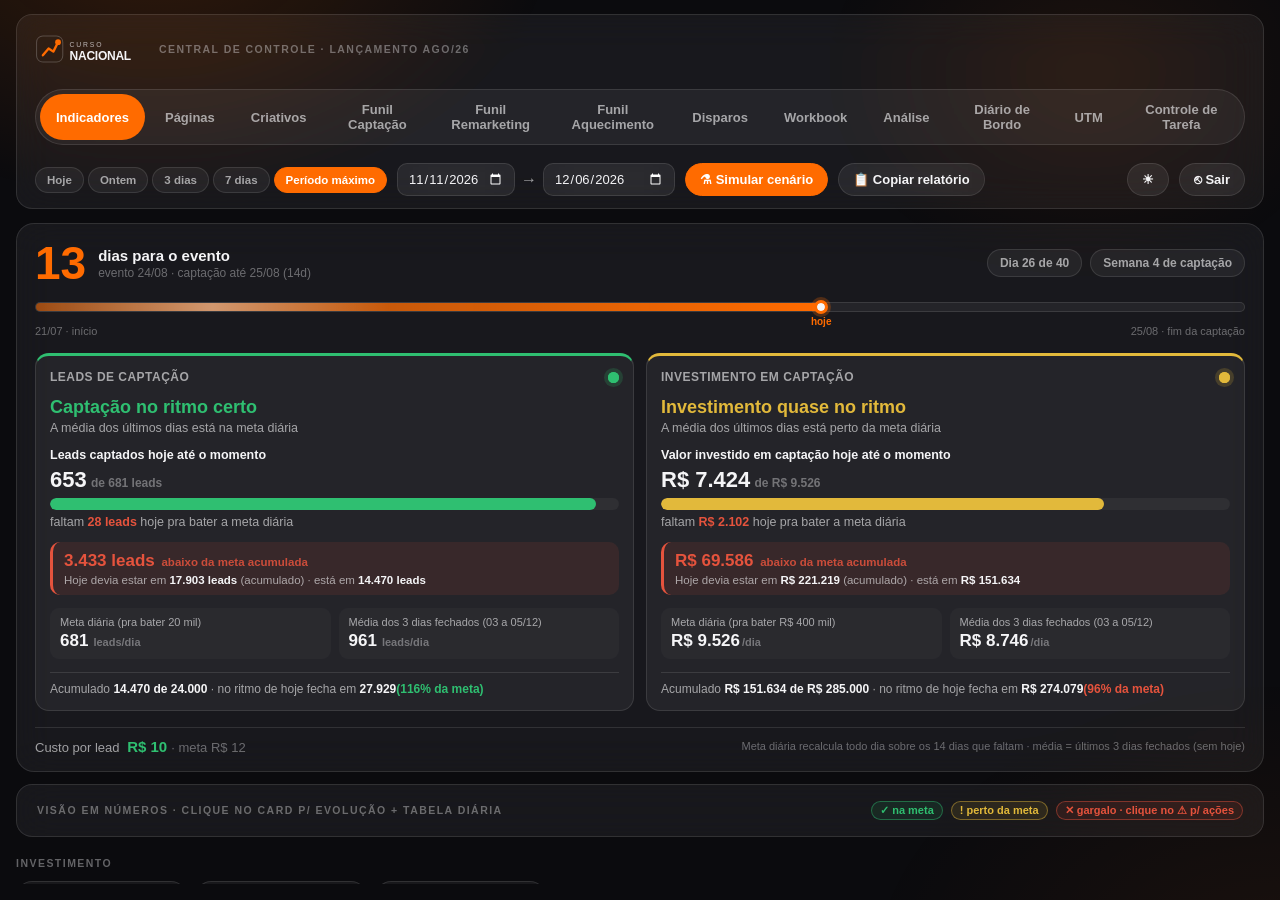
==== commit 44a9ffa7: "Preenche a mensageria de onboarding e os campos que ficavam zerados A série base do mock é uma casca" ====
--- a/demo/index.html
+++ b/demo/index.html
@@ -5,7 +5,7 @@
     <meta name="viewport" content="width=device-width, initial-scale=1.0" />
     <link rel="icon" type="image/svg+xml" href="./favicon.svg" />
     <title>Central de Controle · CN ago/26</title>
-    <script type="module" crossorigin src="./assets/index-D0M7Qjg5.js"></script>
+    <script type="module" crossorigin src="./assets/index-CEpNsfh5.js"></script>
     <link rel="stylesheet" crossorigin href="./assets/index-CAwf47b3.css">
   </head>
   <body>
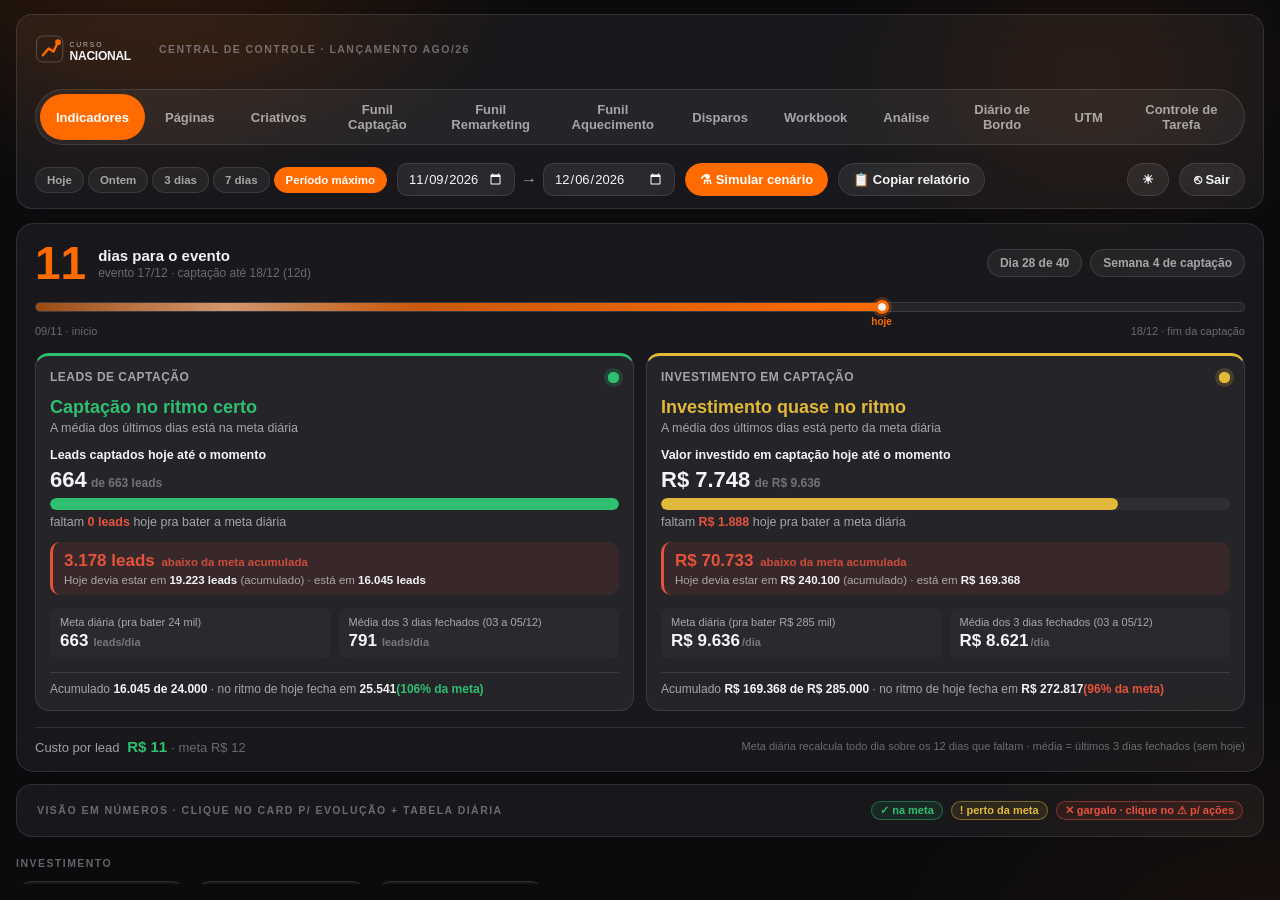
==== commit 37dca373: "Tira as datas e metas cravadas no template do hero O screenshot mostrou o que a varredura de texto n" ====
--- a/demo/index.html
+++ b/demo/index.html
@@ -5,8 +5,8 @@
     <meta name="viewport" content="width=device-width, initial-scale=1.0" />
     <link rel="icon" type="image/svg+xml" href="./favicon.svg" />
     <title>Central de Controle · CN ago/26</title>
-    <script type="module" crossorigin src="./assets/index-CEpNsfh5.js"></script>
-    <link rel="stylesheet" crossorigin href="./assets/index-CAwf47b3.css">
+    <script type="module" crossorigin src="./assets/index-e025mXVL.js"></script>
+    <link rel="stylesheet" crossorigin href="./assets/index-cawtaoQi.css">
   </head>
   <body>
     <div id="app"></div>
--- a/demo/assets/index-cawtaoQi.css
+++ b/demo/assets/index-cawtaoQi.css
@@ -0,0 +1 @@
+.login-bg[data-v-e4df11d5]{position:relative;min-height:100vh;display:grid;place-items:center;padding:24px}.login-card[data-v-e4df11d5]{position:relative;z-index:1;width:100%;max-width:380px;display:flex;flex-direction:column;align-items:center;gap:8px;padding:32px 28px;border-radius:20px}.eyebrow[data-v-e4df11d5]{font-size:11.5px;font-weight:700;letter-spacing:.02em;color:var(--ink-2);margin-bottom:8px}.form[data-v-e4df11d5]{width:100%;display:flex;flex-direction:column;gap:14px}.form h1[data-v-e4df11d5]{font-size:20px;font-weight:800;color:var(--ink);margin:0;text-align:center}.form label[data-v-e4df11d5]{display:flex;flex-direction:column;gap:6px}.form label span[data-v-e4df11d5]{font-size:12px;font-weight:600;color:var(--ink-2)}.form input[data-v-e4df11d5]{font:inherit;font-size:14px;color:var(--ink);background:var(--glass);border:1px solid var(--stroke);border-radius:10px;padding:11px 13px;outline:none;transition:border-color .15s}.form input[data-v-e4df11d5]:focus{border-color:var(--accent)}.btn-primary[data-v-e4df11d5]{font:inherit;font-size:14px;font-weight:700;color:#fff;background:var(--accent);border:none;border-radius:10px;padding:12px;cursor:pointer;margin-top:4px;transition:opacity .15s}.btn-primary[data-v-e4df11d5]:hover{opacity:.92}.btn-primary[data-v-e4df11d5]:disabled{opacity:.6;cursor:default}.erro[data-v-e4df11d5]{font-size:12.5px;font-weight:600;color:#e5484d;background:#e5484d1a;border:1px solid rgba(229,72,77,.25);border-radius:8px;padding:8px 11px;margin:0}.hint[data-v-e4df11d5]{font-size:11.5px;color:var(--ink-2);text-align:center;margin:0}.overlay[data-v-dfb5dfee]{position:fixed;top:0;right:0;bottom:0;left:0;z-index:60;background:#00000073;-webkit-backdrop-filter:blur(6px);backdrop-filter:blur(6px);display:grid;place-items:center;padding:24px}.panel[data-v-dfb5dfee]{width:min(640px,94vw);max-height:84vh;display:flex;flex-direction:column;padding:22px 24px}.panel.wide[data-v-dfb5dfee]{width:min(880px,94vw)}.panel.xwide[data-v-dfb5dfee]{width:min(1200px,96vw);max-height:90vh}header[data-v-dfb5dfee]{display:flex;align-items:flex-start;justify-content:space-between;gap:16px;margin-bottom:14px}h2[data-v-dfb5dfee]{margin:2px 0 0;font-size:19px;letter-spacing:-.01em}.body[data-v-dfb5dfee]{overflow-y:auto}.modal-enter-active[data-v-dfb5dfee],.modal-leave-active[data-v-dfb5dfee]{transition:opacity .18s ease}.modal-enter-active .panel[data-v-dfb5dfee],.modal-leave-active .panel[data-v-dfb5dfee]{transition:transform .18s ease}.modal-enter-from[data-v-dfb5dfee],.modal-leave-to[data-v-dfb5dfee]{opacity:0}.modal-enter-from .panel[data-v-dfb5dfee],.modal-leave-to .panel[data-v-dfb5dfee]{transform:scale(.96) translateY(8px)}.chartwrap[data-v-43c594c6]{width:100%}.chart[data-v-43c594c6]{width:100%;height:auto;display:block}.grid[data-v-43c594c6]{stroke:var(--stroke);stroke-width:1}.tick[data-v-43c594c6]{font-size:10.5px;fill:var(--ink-3);font-variant-numeric:tabular-nums}.line[data-v-43c594c6]{fill:none;stroke:var(--accent);stroke-width:2;stroke-linejoin:round;stroke-linecap:round}.area[data-v-43c594c6]{fill:var(--accent);opacity:.09}.crosshair[data-v-43c594c6]{stroke:var(--stroke-strong);stroke-width:1;stroke-dasharray:3 3}.dot[data-v-43c594c6]{fill:var(--accent);stroke:var(--bg);stroke-width:2}.tipbg[data-v-43c594c6]{fill:var(--glass-strong);stroke:var(--stroke-strong)}.tipdate[data-v-43c594c6]{font-size:10.5px;fill:var(--ink-3)}.tipval[data-v-43c594c6]{font-size:14px;font-weight:800;fill:var(--ink);font-variant-numeric:tabular-nums}.chartwrap[data-v-336ccffa]{width:100%}.topo[data-v-336ccffa]{display:flex;justify-content:space-between;align-items:center;gap:10px;flex-wrap:wrap;margin-bottom:6px}.legend[data-v-336ccffa]{display:flex;gap:14px;flex-wrap:wrap}.leg[data-v-336ccffa]{display:inline-flex;align-items:center;gap:6px;font-size:12px;font-weight:600;color:var(--ink-2)}.leg i[data-v-336ccffa]{width:10px;height:10px;border-radius:3px;display:inline-block}.chart[data-v-336ccffa]{width:100%;height:auto;display:block}.grid[data-v-336ccffa]{stroke:var(--stroke);stroke-width:1}.tick[data-v-336ccffa]{font-size:10.5px;fill:var(--ink-3);font-variant-numeric:tabular-nums}.crosshair[data-v-336ccffa]{stroke:var(--stroke-strong);stroke-width:1;stroke-dasharray:3 3}.dot[data-v-336ccffa]{stroke:var(--bg);stroke-width:2}.tipbg[data-v-336ccffa]{fill:var(--glass-strong);stroke:var(--stroke-strong)}.tipdate[data-v-336ccffa]{font-size:10.5px;fill:var(--ink-3)}.tiplab[data-v-336ccffa]{font-size:10.5px;fill:var(--ink-2)}.tipval[data-v-336ccffa]{font-size:11.5px;font-weight:800;fill:var(--ink);font-variant-numeric:tabular-nums}.rec[data-v-90e3b95a]{display:flex;flex-direction:column;gap:10px}.rechead[data-v-90e3b95a]{display:flex;align-items:center;gap:12px;flex-wrap:wrap}.recing[data-v-90e3b95a]{color:var(--bad);font-weight:800}.err[data-v-90e3b95a]{color:var(--bad);font-size:13px;margin:0}.lista[data-v-90e3b95a]{list-style:none;margin:0;padding:0;display:flex;flex-direction:column;gap:8px}.item[data-v-90e3b95a]{display:flex;align-items:center;gap:12px;padding:8px 12px}.nome[data-v-90e3b95a]{display:flex;flex-direction:column;min-width:170px}.nome strong[data-v-90e3b95a]{font-size:13px}audio[data-v-90e3b95a]{flex:1;height:34px}.funil[data-v-efd2297a]{display:flex;flex-direction:column;gap:10px}.linha[data-v-efd2297a]{display:grid;grid-template-columns:200px 1fr 150px;gap:12px;align-items:center}.rot[data-v-efd2297a]{display:flex;flex-direction:column;gap:2px}.nome[data-v-efd2297a]{font-size:13px;font-weight:700}.tipo[data-v-efd2297a]{font-size:10px;font-weight:700;text-transform:uppercase;letter-spacing:.05em;color:var(--ink-3)}.tipo.texto[data-v-efd2297a]{color:var(--warn)}.barra-wrap[data-v-efd2297a]{display:flex;align-items:center;gap:10px}.barra[data-v-efd2297a]{height:30px;min-width:44px;border-radius:8px;background:linear-gradient(90deg,var(--accent),#cc5500);display:flex;align-items:center;justify-content:flex-end;padding:0 10px;transition:width .4s ease}.barra.alerta[data-v-efd2297a]{background:linear-gradient(90deg,var(--bad),#b23a2a)}.dentro[data-v-efd2297a]{color:#fff;font-size:12px;font-weight:800;font-variant-numeric:tabular-nums}.ret[data-v-efd2297a]{font-size:12px;font-weight:700;color:var(--ink-2);font-variant-numeric:tabular-nums}.drop[data-v-efd2297a]{font-size:11.5px;font-weight:700;color:var(--ink-3);text-align:right}.drop.hot[data-v-efd2297a]{color:var(--bad)}.nota[data-v-efd2297a]{font-size:12px;line-height:1.5;margin:8px 0 0}@media(max-width:640px){.linha[data-v-efd2297a]{grid-template-columns:1fr;gap:4px}.drop[data-v-efd2297a]{text-align:left}}.subtabs[data-v-cbced9b3]{display:flex;gap:4px;margin-bottom:14px;background:var(--glass);border:1px solid var(--stroke);border-radius:999px;padding:4px;width:fit-content}.subtab[data-v-cbced9b3]{font:inherit;font-size:12.5px;font-weight:700;color:var(--ink-2);background:none;border:none;cursor:pointer;padding:6px 14px;border-radius:999px}.subtab.active[data-v-cbced9b3]{background:var(--accent);color:#fff}.tiles[data-v-cbced9b3]{display:grid;grid-template-columns:repeat(auto-fill,minmax(170px,1fr));gap:10px}.tile[data-v-cbced9b3]{padding:12px 14px;display:flex;flex-direction:column;gap:4px}.tlabel[data-v-cbced9b3]{font-size:10.5px;font-weight:700;letter-spacing:.08em;text-transform:uppercase;color:var(--ink-3)}.tvalue[data-v-cbced9b3]{font-size:24px;font-weight:800;letter-spacing:-.02em;font-variant-numeric:tabular-nums}.tile .meta-badge[data-v-cbced9b3]{width:fit-content}.segs[data-v-cbced9b3]{display:flex;flex-direction:column;gap:18px}.tblScroll[data-v-cbced9b3]{overflow-x:auto}.tbl[data-v-cbced9b3]{width:100%;border-collapse:collapse;font-size:13px}.tbl th[data-v-cbced9b3]{text-align:left;font-size:10.5px;text-transform:uppercase;letter-spacing:.1em;color:var(--ink-3);padding:6px 10px;border-bottom:1px solid var(--stroke);white-space:nowrap}.tbl td[data-v-cbced9b3]{padding:8px 10px;border-bottom:1px solid var(--stroke)}.tbl .num[data-v-cbced9b3]{text-align:right;font-variant-numeric:tabular-nums}.celllink[data-v-cbced9b3]{color:var(--accent);font-weight:650;text-decoration:none}.celllink[data-v-cbced9b3]:hover{text-decoration:underline}.pie[data-v-2967ef78]{display:flex;align-items:center;gap:16px;flex-wrap:wrap}.svgwrap[data-v-2967ef78]{position:relative}.fatia[data-v-2967ef78]{transition:opacity .15s;cursor:default}.fatia.dim[data-v-2967ef78]{opacity:.32}.tip[data-v-2967ef78]{position:absolute;pointer-events:none;transform:translate(-50%,-135%);background:#141a2af5;color:#fff;font-size:11.5px;font-weight:500;padding:4px 9px;border-radius:7px;white-space:nowrap;z-index:5;box-shadow:0 4px 14px #0000004d}.tip b[data-v-2967ef78]{font-weight:800}.c-num[data-v-2967ef78]{font-size:16px;font-weight:800;fill:var(--ink)}.c-lab[data-v-2967ef78]{font-size:7px;fill:var(--ink-3);text-transform:uppercase;letter-spacing:.1em}.leg[data-v-2967ef78]{list-style:none;margin:0;padding:0;display:flex;flex-direction:column;gap:5px;min-width:150px}.leg li[data-v-2967ef78]{display:flex;align-items:center;gap:8px;font-size:12.5px;transition:opacity .15s;cursor:default}.leg li.dim[data-v-2967ef78]{opacity:.4}.leg li.clicavel[data-v-2967ef78]{cursor:pointer;border-radius:6px;padding:2px 4px;margin:0 -4px}.leg li.clicavel[data-v-2967ef78]:hover{background:var(--accent-soft)}.leg i[data-v-2967ef78]{width:10px;height:10px;border-radius:3px;flex:none}.leg .l[data-v-2967ef78]{flex:1;color:var(--ink-2)}.leg .v[data-v-2967ef78]{color:var(--ink-3);font-variant-numeric:tabular-nums}.nota-prog[data-v-9236f00b]{font-size:11.5px;color:var(--ink-3);margin:8px 0 0;line-height:1.5}.head[data-v-9236f00b]{display:flex;align-items:center;justify-content:space-between;gap:12px;margin-bottom:16px;flex-wrap:wrap}.head-acts[data-v-9236f00b]{display:flex;gap:8px;align-items:center}.link-pesquisa[data-v-9236f00b]{text-decoration:none;color:var(--accent);border-color:var(--accent-line)}.link-pesquisa[data-v-9236f00b]:hover{border-color:var(--accent)}.abas[data-v-9236f00b]{display:flex;gap:4px;background:var(--glass);border:1px solid var(--stroke);border-radius:999px;padding:4px}.aba[data-v-9236f00b]{font:inherit;font-size:13.5px;font-weight:700;color:var(--ink-2);background:none;border:none;cursor:pointer;padding:8px 18px;border-radius:999px}.aba.on[data-v-9236f00b]{background:var(--accent);color:#fff}.vazio[data-v-9236f00b]{text-align:center;padding:40px}.resumo[data-v-9236f00b]{display:flex;flex-direction:column;gap:14px;max-height:72vh;overflow-y:auto}.kpi-row[data-v-9236f00b]{display:grid;grid-template-columns:repeat(auto-fit,minmax(150px,1fr));gap:12px}.kpi[data-v-9236f00b]{padding:14px 16px}.kpi .k[data-v-9236f00b]{font-size:10.5px;font-weight:700;letter-spacing:.06em;text-transform:uppercase;color:var(--ink-3)}.kpi .v[data-v-9236f00b]{font-size:30px;font-weight:800;font-variant-numeric:tabular-nums;margin-top:3px}.kpi .sub[data-v-9236f00b]{font-size:11.5px;color:var(--ink-3);margin-top:3px}.dois[data-v-9236f00b]{display:grid;grid-template-columns:1fr 1fr;gap:14px}@media(max-width:720px){.dois[data-v-9236f00b]{grid-template-columns:1fr}}.mini[data-v-9236f00b]{list-style:none;margin:12px 0 0;padding:0;display:flex;flex-direction:column;gap:9px}.mini li[data-v-9236f00b]{display:flex;justify-content:space-between;font-size:14px}.mini b[data-v-9236f00b]{font-variant-numeric:tabular-nums}.perguntas[data-v-9236f00b]{display:grid;grid-template-columns:repeat(auto-fill,minmax(360px,1fr));gap:16px;max-height:68vh;overflow-y:auto;padding:2px}.pergunta-bloco[data-v-9236f00b]{padding:18px 20px;display:flex;flex-direction:column;gap:12px}.pergunta-bloco.full[data-v-9236f00b]{grid-column:1 / -1}.pb-head[data-v-9236f00b]{display:flex;flex-direction:column;gap:3px}.pb-titulo[data-v-9236f00b]{font-size:15px;font-weight:700;color:var(--ink);line-height:1.3}.pb-meta[data-v-9236f00b]{font-size:12px;color:var(--ink-3)}.dica[data-v-9236f00b]{text-transform:none;letter-spacing:0}.pb-grafico[data-v-9236f00b]{min-height:180px}.nos[data-v-9236f00b]{display:flex;flex-direction:column;gap:12px;margin-top:4px;padding-top:12px;border-top:1px dashed var(--stroke)}.no[data-v-9236f00b]{padding:12px 14px;border-radius:10px;background:var(--glass);border:1px solid var(--stroke);border-left:3px solid var(--accent)}.no-head[data-v-9236f00b]{display:flex;align-items:center;gap:8px;flex-wrap:wrap;margin-bottom:4px}.no-gatilho[data-v-9236f00b]{font-size:12px;color:var(--ink-2);font-weight:600}.no-sub[data-v-9236f00b]{font-size:13.5px;font-weight:700;color:var(--ink);margin-bottom:8px}.tag-cond[data-v-9236f00b]{font-size:10px;font-weight:800;text-transform:uppercase;letter-spacing:.05em;color:var(--accent);background:var(--accent-soft, rgba(183,121,31,.14));padding:2px 7px;border-radius:999px;white-space:nowrap}.tag-cond.inline[data-v-9236f00b]{margin-right:6px}.abertas[data-v-9236f00b]{list-style:none;margin:0;padding:0;display:flex;flex-direction:column;gap:12px}.abertas.grande li[data-v-9236f00b]{font-size:14.5px}.abertas li[data-v-9236f00b]{font-size:13.5px;line-height:1.55;padding-left:14px;border-left:2px solid var(--accent-line, var(--accent))}.abertas .quem[data-v-9236f00b]{display:block;font-size:12px;margin-bottom:3px}.tabela-wrap[data-v-9236f00b]{display:flex;flex-direction:column;gap:8px}.tbl-hint[data-v-9236f00b]{font-size:12.5px}.tblScroll[data-v-9236f00b]{overflow:auto;max-height:70vh;border:1px solid var(--stroke);border-radius:10px}.tblScroll.grande[data-v-9236f00b]{max-height:72vh}.tbl[data-v-9236f00b]{width:100%;border-collapse:collapse;font-size:13.5px}.tbl th[data-v-9236f00b]{text-align:left;font-size:11px;text-transform:uppercase;letter-spacing:.04em;color:var(--ink-2);padding:11px 12px;border-bottom:2px solid var(--stroke);white-space:nowrap;position:sticky;top:0;background:var(--glass-strong);z-index:2}.tbl td[data-v-9236f00b]{padding:11px 12px;border-bottom:1px solid var(--stroke);vertical-align:top}.tbl .num[data-v-9236f00b]{text-align:right;font-variant-numeric:tabular-nums}.respostas th[data-v-9236f00b]{min-width:120px}.respostas th.th-texto[data-v-9236f00b]{min-width:240px}.respostas td.ans[data-v-9236f00b]{min-width:240px;color:var(--ink-2);line-height:1.5;white-space:normal}.respostas td.vazio[data-v-9236f00b]{color:var(--ink-3);text-align:center}.th-cond[data-v-9236f00b]{color:var(--accent)}.td-cond[data-v-9236f00b]{background:var(--accent-soft, rgba(183,121,31,.05))}.sticky-l[data-v-9236f00b]{position:sticky;left:0;background:var(--glass-strong);z-index:1;min-width:200px}.tbl th.sticky-l[data-v-9236f00b]{z-index:3}.aluno .a-nome[data-v-9236f00b]{font-weight:700;color:var(--ink);font-size:14px}.aluno .a-mail[data-v-9236f00b]{font-size:12px;color:var(--ink-2)}.aluno .a-fone[data-v-9236f00b]{font-size:11.5px;color:var(--ink-3)}.mono[data-v-9236f00b]{font-family:ui-monospace,Menlo,monospace}.nowrap[data-v-9236f00b]{white-space:nowrap}.drill[data-v-9236f00b]{padding:16px 18px;margin-bottom:14px;border-color:var(--accent-line, var(--accent))}.drill-head[data-v-9236f00b]{display:flex;align-items:center;justify-content:space-between;gap:10px;margin-bottom:12px;flex-wrap:wrap}.drill-acts[data-v-9236f00b]{display:flex;gap:6px}.btn.ghost[data-v-9236f00b]{background:transparent}.intro[data-v-f152e328]{margin:0 0 16px;color:var(--ink-2);line-height:1.6;font-size:13.5px}.flow[data-v-f152e328]{list-style:none;margin:0;padding:0}.step[data-v-f152e328]{display:grid;grid-template-columns:22px 1fr;gap:10px}.step.ramo[data-v-f152e328]{margin-left:26px}.rail[data-v-f152e328]{display:flex;flex-direction:column;align-items:center}.rail .dot[data-v-f152e328]{width:11px;height:11px;border-radius:50%;background:var(--accent);margin-top:16px;flex:none}.rail .dot.dec[data-v-f152e328]{background:var(--bad, #e06c3a);box-shadow:0 0 0 4px var(--accent-soft)}.rail .line[data-v-f152e328]{flex:1;width:2px;background:var(--stroke-strong);margin:4px 0 0}.card[data-v-f152e328]{padding:12px 14px;margin-bottom:12px}.top[data-v-f152e328]{display:flex;align-items:center;gap:8px;flex-wrap:wrap}.cod[data-v-f152e328]{font-size:11px;font-weight:800;color:var(--accent);background:var(--accent-soft);border:1px solid var(--accent-line);border-radius:7px;padding:2px 7px;flex:none}.tit[data-v-f152e328]{font-size:13.5px;letter-spacing:-.01em}.spacer[data-v-f152e328]{flex:1}.tag[data-v-f152e328]{font-size:10px;font-weight:700;padding:2px 8px;border-radius:999px;white-space:nowrap}.tag.pago[data-v-f152e328]{background:#e06c3a24;color:var(--accent);border:1px solid var(--accent-line)}.tag.livre[data-v-f152e328]{background:var(--glass);color:var(--ink-2);border:1px solid var(--stroke-strong)}.tag.custo[data-v-f152e328]{background:var(--glass);color:var(--ink-3);border:1px solid var(--stroke)}.tag.rasc[data-v-f152e328]{background:#e06c3a1a;color:var(--accent);border:1px dashed var(--accent-line)}.meta[data-v-f152e328]{display:flex;flex-wrap:wrap;gap:12px;margin-top:6px;font-size:11.5px;color:var(--ink-2)}.meta b[data-v-f152e328]{color:var(--ink-3);font-weight:700}.assuntos[data-v-f152e328]{display:flex;flex-direction:column;gap:3px;margin-top:8px}.assunto[data-v-f152e328]{font-size:12px;color:var(--ink-2);line-height:1.45}.assunto b[data-v-f152e328]{color:var(--ink-3)}.copywrap[data-v-f152e328]{position:relative;margin-top:9px}.copy[data-v-f152e328]{margin:0;padding:11px 13px;white-space:pre-wrap;word-break:break-word;font-family:ui-monospace,SF Mono,Menlo,monospace;font-size:12px;line-height:1.55;color:var(--ink);background:var(--glass);border:1px solid var(--stroke);border-radius:10px}.copybtn[data-v-f152e328]{position:absolute;top:7px;right:7px;z-index:2;font:inherit;font-size:10.5px;font-weight:700;letter-spacing:.02em;color:var(--ink-2);background:var(--glass-strong, var(--glass));border:1px solid var(--stroke);border-radius:999px;padding:3px 10px;cursor:pointer;opacity:.75;transition:opacity .12s,border-color .12s,color .12s}.copywrap:hover .copybtn[data-v-f152e328]{opacity:1}.copybtn[data-v-f152e328]:hover{border-color:var(--accent-line);color:var(--accent)}.copybtn.ok[data-v-f152e328]{color:var(--good, #1f9d57);border-color:var(--good, #1f9d57);opacity:1}.botoes[data-v-f152e328]{display:flex;flex-wrap:wrap;gap:6px;margin-top:9px}.botao[data-v-f152e328]{font-size:11.5px;font-weight:700;padding:4px 11px;border-radius:999px;background:var(--accent-soft);color:var(--accent);border:1px solid var(--accent-line)}.ctas[data-v-f152e328]{display:flex;flex-direction:column;gap:5px;margin-top:9px}.cta[data-v-f152e328]{font-size:11.5px;font-weight:600;color:var(--ink-2);font-family:ui-monospace,Menlo,monospace}.nota[data-v-f152e328]{margin:8px 0 0;font-size:11.5px;color:var(--ink-3);font-style:italic}.regua[data-v-f152e328]{margin-top:18px}.regua .eyebrow[data-v-f152e328]{margin-bottom:8px}.intro[data-v-9aebb97b]{margin:0 0 16px;color:var(--ink-2);line-height:1.6;font-size:13.5px}.vars[data-v-9aebb97b]{display:grid;grid-template-columns:1fr;gap:12px}.var[data-v-9aebb97b]{padding:14px 16px}.top[data-v-9aebb97b]{display:flex;align-items:center;gap:9px}.badge[data-v-9aebb97b]{width:24px;height:24px;border-radius:8px;flex:none;display:grid;place-items:center;font-weight:800;font-size:12px;background:var(--accent-soft);color:var(--accent);border:1px solid var(--accent-line)}.top strong[data-v-9aebb97b]{font-size:13.5px}.desc[data-v-9aebb97b]{margin:8px 0 10px;font-size:12.5px;color:var(--ink-2);line-height:1.5}.player[data-v-9aebb97b]{width:100%;height:38px}.empty[data-v-9aebb97b]{font-size:12px;color:var(--ink-3);padding:12px;text-align:center;border:1px dashed var(--stroke-strong);border-radius:10px}.metricas[data-v-9aebb97b]{margin-top:18px}.metricas .eyebrow[data-v-9aebb97b]{margin-bottom:8px}.estado.sem[data-v-9aebb97b]{font-size:12.5px;color:var(--ink-2);line-height:1.55;padding:11px 13px;background:var(--glass);border:1px dashed var(--stroke-strong);border-radius:10px}.desc-bloco[data-v-335f5346]{padding:0;margin-bottom:14px;overflow:hidden}.desc-head[data-v-335f5346]{width:100%;display:flex;align-items:center;justify-content:space-between;gap:10px;padding:11px 14px;background:none;border:none;cursor:pointer;text-align:left}.desc-head .chev[data-v-335f5346]{color:var(--ink-3);font-size:12px}.desc-texto[data-v-335f5346]{margin:0;padding:4px 14px 14px;white-space:pre-wrap;word-break:break-word;font-family:ui-monospace,SF Mono,Menlo,monospace;font-size:12.5px;line-height:1.6;color:var(--ink)}.abas[data-v-335f5346]{display:flex;gap:6px;margin-bottom:14px}.aba-btn[data-v-335f5346]{font:inherit;font-size:13px;font-weight:600;color:var(--ink-2);background:var(--glass);border:1px solid var(--stroke);border-radius:999px;padding:6px 16px;cursor:pointer}.aba-btn.active[data-v-335f5346]{background:var(--accent);border-color:var(--accent);color:#fff}.toggle[data-v-335f5346]{display:flex;gap:4px;background:var(--glass);border:1px solid var(--stroke);border-radius:999px;padding:4px;width:fit-content;margin-bottom:12px}.tg[data-v-335f5346]{font:inherit;font-size:12.5px;font-weight:700;color:var(--ink-2);background:none;border:none;cursor:pointer;padding:6px 14px;border-radius:999px}.tg.on[data-v-335f5346]{background:var(--accent);color:#fff}.small[data-v-335f5346]{font-size:12px;color:var(--ink-3);margin-top:10px}.hint[data-v-335f5346]{font-size:12.5px;color:var(--ink-3);margin:0 0 10px}.ftopo[data-v-335f5346]{display:flex;flex-direction:column;gap:8px;margin-bottom:10px}.busca[data-v-335f5346]{display:flex;align-items:center;gap:8px}.busca input[data-v-335f5346]{flex:1;font:inherit;font-size:13px;padding:8px 12px;border-radius:10px;border:1px solid var(--stroke);background:var(--glass);color:var(--ink)}.busca input[data-v-335f5346]:focus{outline:none;border-color:var(--accent-line)}.busca .cnt[data-v-335f5346]{font-size:12px;color:var(--ink-3);white-space:nowrap;font-variant-numeric:tabular-nums}.busca .limpar[data-v-335f5346]{font:inherit;cursor:pointer;border:1px solid var(--stroke);background:var(--glass);color:var(--ink-2);border-radius:999px;width:26px;height:26px;line-height:1}.chips[data-v-335f5346]{display:flex;gap:6px;flex-wrap:wrap}.chip[data-v-335f5346]{font:inherit;font-size:11.5px;font-weight:700;color:var(--ink-2);background:var(--glass);border:1px solid var(--stroke);border-radius:999px;padding:5px 12px;cursor:pointer}.chip.on[data-v-335f5346]{background:var(--accent);border-color:var(--accent);color:#fff}[data-v-335f5346] mark{background:color-mix(in srgb,var(--accent) 30%,transparent);color:inherit;border-radius:3px;padding:0 1px}.vazio[data-v-335f5346]{text-align:center;color:var(--ink-3);padding:20px}.tblwrap[data-v-335f5346]{max-height:240px;overflow-y:auto;margin-top:6px;border:1px solid var(--stroke);border-radius:10px}.ctbl[data-v-335f5346]{width:100%;border-collapse:collapse;font-size:12.5px}.ctbl th[data-v-335f5346]{text-align:right;font-size:10.5px;text-transform:uppercase;letter-spacing:.08em;color:var(--ink-3);padding:6px 10px;border-bottom:1px solid var(--stroke);position:sticky;top:0;background:var(--glass-strong, var(--glass));white-space:nowrap}.ctbl th[data-v-335f5346]:first-child,.ctbl td[data-v-335f5346]:first-child{text-align:left}.ctbl td[data-v-335f5346]{padding:6px 10px;border-bottom:1px solid var(--stroke);text-align:right;white-space:nowrap;font-variant-numeric:tabular-nums}.ctbl tr.imaturo[data-v-335f5346]{opacity:.62}.ctbl .tilde[data-v-335f5346]{color:var(--ink-3);font-weight:700}.tblScroll[data-v-335f5346]{overflow-x:auto;max-height:360px;overflow-y:auto}.tbl[data-v-335f5346]{width:100%;border-collapse:collapse;font-size:13px}.tbl th[data-v-335f5346]{text-align:left;font-size:10.5px;text-transform:uppercase;letter-spacing:.08em;color:var(--ink-3);padding:6px 10px;border-bottom:1px solid var(--stroke);position:sticky;top:0;background:var(--glass-strong, var(--glass));white-space:nowrap}.tbl td[data-v-335f5346]{padding:7px 10px;border-bottom:1px solid var(--stroke);vertical-align:middle;white-space:nowrap}.tbl td.g[data-v-335f5346]{max-width:200px;overflow:hidden;text-overflow:ellipsis}tr.excl td[data-v-335f5346]{opacity:.4;text-decoration:line-through}tr.excl td[data-v-335f5346]:last-child{opacity:1;text-decoration:none}.pill[data-v-335f5346]{font-size:10.5px;font-weight:700;padding:2px 9px;border-radius:999px}.pill.ok[data-v-335f5346]{background:color-mix(in srgb,var(--good, #1f9d57) 16%,transparent);color:var(--good, #1f9d57)}.pill.off[data-v-335f5346]{background:var(--glass);border:1px solid var(--stroke);color:var(--ink-3)}.mini[data-v-335f5346]{font:inherit;font-size:11px;font-weight:600;padding:3px 9px;border-radius:999px;border:1px solid var(--stroke);background:var(--glass);color:var(--ink-2);cursor:pointer;white-space:nowrap}.mini.on[data-v-335f5346]{background:var(--bad, #c0392b);border-color:transparent;color:#fff}.confirm-overlay[data-v-335f5346]{position:fixed;top:0;right:0;bottom:0;left:0;z-index:60;display:grid;place-items:center;background:#00000073;padding:16px}.confirm-card[data-v-335f5346]{max-width:400px;width:100%;padding:20px 22px;border-radius:16px;border:1px solid var(--stroke);background:var(--glass-strong, var(--glass))}.confirm-tit[data-v-335f5346]{font-size:16px;font-weight:800;color:var(--ink);margin-bottom:8px}.confirm-txt[data-v-335f5346]{font-size:13.5px;color:var(--ink-2);margin:0 0 18px;line-height:1.5}.confirm-txt b[data-v-335f5346]{color:var(--ink)}.confirm-acoes[data-v-335f5346]{display:flex;gap:10px;justify-content:flex-end}.wrap[data-v-5f91d09d]{position:relative;height:100%;display:flex;flex-direction:column;gap:12px}.boardScroll[data-v-5f91d09d]{flex:1;overflow:auto;border-radius:var(--radius)}.board[data-v-5f91d09d]{position:relative}.edge-svg[data-v-5f91d09d]{position:absolute;top:0;right:0;bottom:0;left:0}.edge-label[data-v-5f91d09d]{font-size:10.5px;font-weight:700;fill:var(--ink-2);paint-order:stroke;stroke:var(--bg);stroke-width:4px;stroke-linejoin:round}.lane-label[data-v-5f91d09d]{position:absolute;font-size:10.5px;font-weight:700;letter-spacing:.12em;text-transform:uppercase;color:var(--ink-3)}.fnode[data-v-5f91d09d]{position:absolute;text-align:left;cursor:grab;touch-action:none;-webkit-user-select:none;user-select:none;color:var(--ink);font:inherit;padding:11px 13px 12px;display:flex;flex-direction:column;gap:3px;justify-content:center;transition:border-color .15s,transform .12s,box-shadow .15s;overflow-wrap:anywhere;word-break:break-word}.fnode.com-fluxo[data-v-5f91d09d]{padding-top:26px}.fnode.com-fluxo>strong[data-v-5f91d09d]{padding-right:4px}.fnode[data-v-5f91d09d]:hover{border-color:var(--accent-line);transform:translateY(-2px);box-shadow:0 10px 28px #00000040;z-index:5}.fnode[data-v-5f91d09d]:active{cursor:grabbing}.acoes .dica[data-v-5f91d09d]{font-size:11.5px}.fnode strong[data-v-5f91d09d]{font-size:13.5px;letter-spacing:-.01em}.fnode small[data-v-5f91d09d]{font-size:11px;color:var(--ink-2)}.fnode .meta-badge[data-v-5f91d09d]{margin-top:3px;width:fit-content}.pg-lista[data-v-5f91d09d]{display:flex;flex-direction:column;gap:10px}.pg-item[data-v-5f91d09d]{display:flex;align-items:center;gap:14px;padding:13px 16px;text-decoration:none;color:var(--ink);cursor:pointer;transition:border-color .13s,transform .12s}.pg-item[data-v-5f91d09d]:hover{border-color:var(--accent-line);transform:translateY(-1px)}.pg-item:hover .pg-abrir[data-v-5f91d09d]{opacity:1}.pg-slug[data-v-5f91d09d]{flex:none;min-width:52px;text-align:center;font-size:14px;font-weight:800;letter-spacing:.02em;color:var(--accent);background:var(--accent-soft);border:1px solid var(--accent-line);border-radius:10px;padding:8px 10px}.pg-txt[data-v-5f91d09d]{flex:1;display:flex;flex-direction:column;gap:2px}.pg-txt strong[data-v-5f91d09d]{font-size:13.5px}.pg-txt small[data-v-5f91d09d]{font-size:11.5px;color:var(--ink-3)}.pg-abrir[data-v-5f91d09d]{flex:none;font-size:12px;font-weight:700;color:var(--accent);opacity:.55;transition:opacity .12s}.pg-info[data-v-5f91d09d]{margin-top:16px;padding-top:14px;border-top:1px solid var(--stroke)}.pg-info p[data-v-5f91d09d]{margin:0 0 8px;font-size:12.5px;line-height:1.55;color:var(--ink-2)}.pg-info p[data-v-5f91d09d]:last-child{margin-bottom:0}.flowbtn[data-v-5f91d09d]{position:absolute;top:6px;right:7px;z-index:3;font-size:10px;font-weight:700;letter-spacing:.02em;color:var(--accent);background:var(--accent-soft);border:1px solid var(--accent-line);border-radius:999px;padding:2px 8px;cursor:pointer;-webkit-user-select:none;user-select:none;transition:background .12s}.flowbtn[data-v-5f91d09d]:hover{background:#e06c3a2e}.mod-stat[data-v-5f91d09d]{margin-top:auto;padding-top:3px;font-size:10.5px;font-weight:700;color:var(--ink-2);font-variant-numeric:tabular-nums}.mod-stat b[data-v-5f91d09d]{color:var(--ink);font-weight:800}.mod-stat .mut[data-v-5f91d09d]{color:var(--ink-3);font-weight:600}.chan[data-v-5f91d09d]{flex-direction:row;align-items:center;gap:10px}.chan .ini[data-v-5f91d09d]{width:30px;height:30px;border-radius:9px;flex:none;display:grid;place-items:center;font-size:12px;font-weight:800}.chan .ini.pago[data-v-5f91d09d]{background:var(--accent-soft);color:var(--accent);border:1px solid var(--accent-line)}.chan .ini.org[data-v-5f91d09d]{background:var(--glass);color:var(--ink-2);border:1px solid var(--stroke-strong)}.chan .chtxt[data-v-5f91d09d]{display:flex;flex-direction:column;gap:1px}.chan strong[data-v-5f91d09d]{font-size:12.5px}.chan small[data-v-5f91d09d]{font-size:10px}.card.ghost[data-v-5f91d09d]{border-style:dashed;border-color:var(--stroke-strong);background:transparent}.card.cta[data-v-5f91d09d]{background:linear-gradient(135deg,var(--accent),#cc5500);border-color:transparent;color:#fff}.card.cta small[data-v-5f91d09d]{color:#fffc}.chips[data-v-5f91d09d]{display:flex;gap:5px;margin-top:2px}.chips span[data-v-5f91d09d]{font-size:10px;font-weight:800;padding:2px 8px;border-radius:999px;background:var(--accent-soft);color:var(--accent);border:1px solid var(--accent-line)}.acoes[data-v-5f91d09d]{display:flex;gap:10px;align-items:center;flex-wrap:wrap;padding:9px 16px}.acao-chip[data-v-5f91d09d]{display:inline-flex;align-items:center;gap:7px;font:inherit;font-size:12px;font-weight:600;color:var(--ink);background:var(--glass);border:1px solid var(--stroke);border-radius:999px;padding:6px 13px;cursor:pointer;transition:border-color .12s}.acao-chip[data-v-5f91d09d]:hover{border-color:var(--accent-line)}.acao-chip .dot[data-v-5f91d09d]{width:8px;height:8px;border-radius:50%;background:var(--bad);flex:none}.acao-chip .imp[data-v-5f91d09d]{color:var(--accent)}.sug-num[data-v-5f91d09d]{margin:0 0 10px;font-size:13.5px;line-height:1.55;color:var(--ink-2)}.sug-lista[data-v-5f91d09d]{margin:0;padding-left:18px;display:flex;flex-direction:column;gap:8px}.sug-lista li[data-v-5f91d09d]{font-size:13.5px;line-height:1.55}.drawer[data-v-5f91d09d]{position:absolute;top:0;right:0;bottom:54px;width:320px;padding:18px 20px;z-index:20;overflow-y:auto}.drawer header[data-v-5f91d09d]{display:flex;justify-content:space-between;align-items:flex-start;gap:10px}.drawer h3[data-v-5f91d09d]{margin:0;font-size:16px}.drawer p[data-v-5f91d09d]{color:var(--ink-2);line-height:1.65;font-size:13.5px}.drawer-enter-active[data-v-5f91d09d],.drawer-leave-active[data-v-5f91d09d]{transition:transform .2s ease,opacity .2s ease}.drawer-enter-from[data-v-5f91d09d],.drawer-leave-to[data-v-5f91d09d]{transform:translate(24px);opacity:0}.tbl[data-v-5f91d09d]{width:100%;border-collapse:collapse;font-size:13px}.tbl th[data-v-5f91d09d]{text-align:left;font-size:10.5px;text-transform:uppercase;letter-spacing:.1em;color:var(--ink-3);padding:6px 10px;border-bottom:1px solid var(--stroke)}.tbl td[data-v-5f91d09d]{padding:9px 10px;border-bottom:1px solid var(--stroke);vertical-align:top}.tbl .num[data-v-5f91d09d]{text-align:right;font-variant-numeric:tabular-nums}.mono[data-v-5f91d09d]{font-family:ui-monospace,SF Mono,Menlo,monospace;font-size:12px}.wrap[data-v-00cf4380]{position:relative;height:100%;display:flex;flex-direction:column;gap:12px}.head[data-v-00cf4380]{display:flex;align-items:center;justify-content:space-between;gap:16px;padding:14px 20px;flex-wrap:wrap}.head h2[data-v-00cf4380]{margin:4px 0 0;font-size:18px;letter-spacing:-.01em}.boardScroll[data-v-00cf4380]{flex:1;overflow:auto;border-radius:var(--radius)}.board[data-v-00cf4380]{position:relative}.redge[data-v-00cf4380]{position:absolute;top:0;right:0;bottom:0;left:0}.lane[data-v-00cf4380]{position:absolute;font-size:10.5px;font-weight:800;letter-spacing:.1em;text-transform:uppercase;color:var(--ink-3)}.rnode[data-v-00cf4380]{position:absolute;text-align:left;cursor:pointer;color:var(--ink);font:inherit;padding:12px 15px;display:flex;flex-direction:column;gap:4px;justify-content:center;transition:border-color .15s,transform .12s,box-shadow .15s}.rnode[data-v-00cf4380]:hover{border-color:var(--accent-line);transform:translateY(-2px);box-shadow:0 10px 26px #00000047;z-index:5}.rnode strong[data-v-00cf4380]{font-size:13.5px;letter-spacing:-.01em}.rnode small[data-v-00cf4380]{font-size:11.5px;color:var(--ink-2)}.rnode.entrada[data-v-00cf4380]{border-color:var(--accent-line);background:var(--accent-soft)}.rnode.pub[data-v-00cf4380]{border-left:3px solid var(--accent)}.rnode.conv[data-v-00cf4380]{background:linear-gradient(135deg,var(--accent),#cc5500);border-color:transparent}.rnode.conv strong[data-v-00cf4380],.rnode.conv small[data-v-00cf4380]{color:#fff}.rnode.exa[data-v-00cf4380]{border-style:dashed}.legenda[data-v-00cf4380]{padding:9px 16px}.drawer[data-v-00cf4380]{position:absolute;top:0;right:0;bottom:46px;width:340px;padding:18px 20px;z-index:20;overflow-y:auto}.drawer header[data-v-00cf4380]{display:flex;justify-content:space-between;align-items:flex-start;gap:10px}.drawer h3[data-v-00cf4380]{margin:0;font-size:16px}.drawer p[data-v-00cf4380]{color:var(--ink-2);line-height:1.6;font-size:13.5px}.drawer .ref[data-v-00cf4380]{margin-top:12px;padding-top:12px;border-top:1px solid var(--stroke);font-size:12.5px;color:var(--ink-2);line-height:1.5}.drawer .ref .eyebrow[data-v-00cf4380]{display:block;margin-bottom:4px}.drawer-enter-active[data-v-00cf4380],.drawer-leave-active[data-v-00cf4380]{transition:transform .2s ease,opacity .2s ease}.drawer-enter-from[data-v-00cf4380],.drawer-leave-to[data-v-00cf4380]{transform:translate(24px);opacity:0}.wrap[data-v-36c15602]{height:100%;display:flex;flex-direction:column;gap:14px;overflow-y:auto}.head[data-v-36c15602]{display:flex;align-items:center;justify-content:space-between;gap:16px;padding:16px 20px;flex-wrap:wrap}.head h2[data-v-36c15602]{margin:4px 0 0;font-size:18px;letter-spacing:-.01em}.timelineScroll[data-v-36c15602]{overflow-x:auto;padding-bottom:4px}.timeline[data-v-36c15602]{display:flex;align-items:stretch;gap:8px;min-width:max-content;padding:4px 2px}.wk[data-v-36c15602]{width:235px;flex:none;padding:14px 16px;display:flex;flex-direction:column;gap:6px}.wk.hot[data-v-36c15602]{border-color:var(--accent-line);box-shadow:0 0 0 1px var(--accent-soft),0 12px 32px #ff6b0014}.wk-fase[data-v-36c15602]{font-size:10px;font-weight:800;letter-spacing:.12em;text-transform:uppercase;color:var(--ink-3)}.wk-fase.hot[data-v-36c15602]{color:var(--accent)}.wk-periodo[data-v-36c15602]{font-size:16px;font-weight:800;letter-spacing:-.01em}.wk ul[data-v-36c15602]{margin:4px 0 0;padding-left:16px;display:flex;flex-direction:column;gap:4px}.wk li[data-v-36c15602]{font-size:12px;color:var(--ink-2);line-height:1.45}.arrow[data-v-36c15602]{align-self:center;color:var(--accent);font-size:18px;font-weight:800}.pendentes[data-v-36c15602]{display:grid;grid-template-columns:repeat(auto-fit,minmax(240px,1fr));gap:10px}.pend[data-v-36c15602]{padding:14px 16px;border-style:dashed}.pend strong[data-v-36c15602]{font-size:13.5px}.pend p[data-v-36c15602]{margin:5px 0 0;font-size:12.5px;color:var(--ink-2);line-height:1.5}.aggs[data-v-ab74e3ea]{display:flex;gap:10px;flex-wrap:wrap;margin-bottom:12px}.agg[data-v-ab74e3ea]{display:flex;align-items:center;gap:10px;padding:8px 12px}.agg i[data-v-ab74e3ea]{width:10px;height:10px;border-radius:3px;flex:none}.alabel[data-v-ab74e3ea]{font-size:10px;font-weight:700;text-transform:uppercase;letter-spacing:.07em;color:var(--ink-3)}.aval[data-v-ab74e3ea]{font-size:18px;font-weight:800;font-variant-numeric:tabular-nums}.tags[data-v-ab74e3ea]{display:flex;flex-wrap:wrap;gap:6px;margin:14px 0}.tag[data-v-ab74e3ea]{font:inherit;font-size:11.5px;font-weight:600;color:var(--ink-2);background:var(--glass);border:1px solid var(--stroke);border-radius:999px;padding:4px 11px;cursor:pointer;transition:border-color .12s,color .12s}.tag[data-v-ab74e3ea]:hover{border-color:var(--accent-line);color:var(--ink)}.tag.active[data-v-ab74e3ea]{font-weight:700}.tblScroll[data-v-ab74e3ea]{overflow-x:auto;max-height:240px;overflow-y:auto}.tbl[data-v-ab74e3ea]{width:100%;border-collapse:collapse;font-size:13px}.tbl th[data-v-ab74e3ea]{text-align:left;font-size:10.5px;text-transform:uppercase;letter-spacing:.08em;color:var(--ink-3);padding:6px 10px;border-bottom:1px solid var(--stroke);position:sticky;top:0;background:var(--glass-strong);white-space:nowrap}.th-dot[data-v-ab74e3ea]{width:8px;height:8px;border-radius:2px;display:inline-block;margin-right:4px}.tbl td[data-v-ab74e3ea]{padding:7px 10px;border-bottom:1px solid var(--stroke)}.tbl .num[data-v-ab74e3ea]{text-align:right;font-variant-numeric:tabular-nums}.sug[data-v-ab74e3ea]{margin-top:14px;padding:12px 16px;border-color:var(--bad)}.sug ul[data-v-ab74e3ea]{margin:6px 0 0;padding-left:18px;display:flex;flex-direction:column;gap:4px}.sug li[data-v-ab74e3ea]{font-size:12.5px;color:var(--ink-2);line-height:1.5}.galerta[data-v-659d5e32]{margin-bottom:10px;padding:9px 14px;border-radius:10px;font-size:12.5px;font-weight:600;color:var(--warn, #b8790a);background:color-mix(in srgb,var(--warn, #b8790a) 12%,transparent);border:1px solid color-mix(in srgb,var(--warn, #b8790a) 35%,transparent)}.ggrid[data-v-659d5e32]{display:grid;gap:10px;grid-template-columns:repeat(auto-fill,minmax(215px,1fr))}.gtile[data-v-659d5e32]{padding:14px 16px;border-radius:14px;text-align:left;display:flex;flex-direction:column}.gtile .gdrill[data-v-659d5e32]{margin-top:auto;padding-top:8px}.gflag[data-v-659d5e32]{font-size:14px;margin-left:6px;color:var(--warn);vertical-align:middle}button.gtile[data-v-659d5e32]{font:inherit;color:var(--ink);cursor:pointer;border:1px solid var(--stroke);transition:transform .12s,border-color .15s;width:100%}button.gtile[data-v-659d5e32]:hover{transform:translateY(-2px);border-color:var(--accent-line)}.glabel[data-v-659d5e32]{font-size:11px;font-weight:700;letter-spacing:.06em;text-transform:uppercase;color:var(--ink-3)}.gvalue[data-v-659d5e32]{font-size:28px;font-weight:800;margin-top:4px;font-variant-numeric:tabular-nums;color:var(--ink)}.gvalue.ok[data-v-659d5e32]{color:var(--ok)}.gvalue.warn[data-v-659d5e32]{color:var(--warn)}.gvalue.bad[data-v-659d5e32]{color:var(--bad)}.gsub[data-v-659d5e32]{font-size:12px;color:var(--ink-2);margin-top:2px}.gmut[data-v-659d5e32]{color:var(--ink-3)}.gdrill[data-v-659d5e32]{display:flex;flex-wrap:wrap;gap:4px 12px;margin-top:8px;font-size:11.5px;color:var(--ink-3)}.gdrill b[data-v-659d5e32]{color:var(--ink);font-variant-numeric:tabular-nums}.metarow[data-v-659d5e32]{display:flex;flex-direction:column;gap:3px;margin-top:9px}.bar[data-v-659d5e32]{height:5px;border-radius:999px;background:var(--glass);border:1px solid var(--stroke);overflow:hidden}.fill[data-v-659d5e32]{height:100%;border-radius:999px}.fill.ok[data-v-659d5e32]{background:var(--ok)}.fill.warn[data-v-659d5e32]{background:var(--warn)}.fill.bad[data-v-659d5e32]{background:var(--bad)}.metatxt[data-v-659d5e32]{display:flex;flex-wrap:wrap;justify-content:space-between;gap:1px 8px;font-size:10.5px;font-weight:700}.metatxt .muted[data-v-659d5e32]{color:var(--ink-3)}.txt-ok[data-v-659d5e32]{color:var(--ok)}.txt-warn[data-v-659d5e32]{color:var(--warn)}.txt-bad[data-v-659d5e32]{color:var(--bad)}.onb[data-v-974549ff]{display:flex;flex-direction:column;gap:10px}.carregando[data-v-974549ff]{color:var(--ink-3);font-size:13px;padding:6px 2px}.canal-tit[data-v-974549ff]{display:flex;align-items:baseline;gap:8px;margin-top:2px}.canal-tit.lig[data-v-974549ff]{margin-top:8px}.canal-tit .ch[data-v-974549ff]{font-size:13px;font-weight:700;color:var(--ink-1)}.canal-tit .sub[data-v-974549ff]{font-size:11.5px;color:var(--ink-3)}.grid[data-v-974549ff]{display:grid;gap:10px}@media(max-width:1100px){.grid[data-v-974549ff]{grid-template-columns:repeat(2,minmax(0,1fr))!important}}@media(max-width:640px){.grid[data-v-974549ff]{grid-template-columns:1fr!important}}.tile[data-v-974549ff]{padding:12px 14px;border-radius:14px;display:flex;flex-direction:column;gap:2px}.tile.vazio[data-v-974549ff]{opacity:.72}.lbl[data-v-974549ff]{font-size:11.5px;color:var(--ink-2);font-weight:600}.val[data-v-974549ff]{font-size:22px;font-weight:800;line-height:1.15}.hint[data-v-974549ff]{font-size:10.5px;color:var(--ink-3)}.segs[data-v-974549ff]{display:flex;flex-wrap:wrap;gap:8px;margin-top:auto;padding-top:8px;font-size:11px;color:var(--ink-3)}.segs b[data-v-974549ff]{color:var(--ink-1);font-weight:700}.nota[data-v-974549ff]{margin:2px 0 0;font-size:11.5px;line-height:1.55;color:var(--ink-3);max-width:100ch}.ritmo[data-v-e76828d2]{display:flex;flex-direction:column;gap:12px;min-width:min(680px,82vw)}.controls[data-v-e76828d2]{display:flex;gap:16px;flex-wrap:wrap}.cg[data-v-e76828d2]{display:flex;flex-direction:column;gap:4px}.cg .lbl[data-v-e76828d2]{font-size:10px;text-transform:uppercase;letter-spacing:.05em;color:var(--ink-3);font-weight:700}.seg[data-v-e76828d2]{display:flex;background:color-mix(in srgb,var(--ink-3) 12%,transparent);border-radius:999px;padding:3px}.seg button[data-v-e76828d2]{font:inherit;font-size:12px;font-weight:700;color:var(--ink-2);background:transparent;border:none;border-radius:999px;padding:5px 11px;cursor:pointer;white-space:nowrap}.seg button.on[data-v-e76828d2]{background:var(--accent);color:#fff}.legend[data-v-e76828d2]{display:flex;gap:16px;flex-wrap:wrap;font-size:12px;color:var(--ink-2)}.legend span[data-v-e76828d2]{display:inline-flex;align-items:center;gap:6px}.sw[data-v-e76828d2]{width:12px;height:12px;border-radius:3px;display:inline-block}.sw.ln[data-v-e76828d2]{height:0;border-top:3px solid;border-radius:0;width:16px}.muted[data-v-e76828d2]{color:var(--ink-3)}.chartbox[data-v-e76828d2]{position:relative}.chartbox svg[data-v-e76828d2]{width:100%;height:auto;display:block;overflow:visible}[data-v-e76828d2] .grid{stroke:color-mix(in srgb,var(--ink-3) 22%,transparent);stroke-width:1}[data-v-e76828d2] .ax{fill:var(--ink-3);font-size:10px}[data-v-e76828d2] .breal{fill:var(--accent)}[data-v-e76828d2] .bmeta{fill:#3b82f6;opacity:.9}[data-v-e76828d2] .lreal{fill:none;stroke:var(--accent);stroke-width:2.5}[data-v-e76828d2] .dreal{fill:var(--accent)}[data-v-e76828d2] .area{fill:var(--accent);opacity:.14}[data-v-e76828d2] .lmeta{fill:none;stroke:#3b82f6;stroke-width:2.5;stroke-dasharray:6 4}[data-v-e76828d2] .dmeta{fill:#3b82f6}[data-v-e76828d2] .lfixa{fill:none;stroke:#94a3b8;stroke-width:2.5;stroke-dasharray:6 4}.tt[data-v-e76828d2]{position:absolute;top:4px;pointer-events:none;background:var(--bg);border:1px solid var(--stroke);border-radius:10px;padding:9px 11px;font-size:12px;color:var(--ink);box-shadow:0 8px 24px #00000040;min-width:156px}.tt .row[data-v-e76828d2]{display:flex;justify-content:space-between;gap:14px;margin-top:3px;color:var(--ink-2)}.tt .row b[data-v-e76828d2]{color:var(--ink);font-variant-numeric:tabular-nums}.tt .row b.ok[data-v-e76828d2]{color:#2fbf71}.tt .row b.bad[data-v-e76828d2]{color:#e5533d}.nota[data-v-e76828d2]{font-size:11px}.hero-pacing[data-v-ebbe7cad]{border-radius:18px;padding:16px 18px;display:flex;flex-direction:column;gap:16px}.topo[data-v-ebbe7cad]{display:flex;align-items:center;justify-content:space-between;gap:16px;flex-wrap:wrap}.contagem[data-v-ebbe7cad]{display:flex;align-items:center;gap:12px}.dias[data-v-ebbe7cad]{font-size:46px;font-weight:800;line-height:1;color:var(--accent);font-variant-numeric:tabular-nums}.dias-txt[data-v-ebbe7cad]{display:flex;flex-direction:column;gap:2px}.dias-txt strong[data-v-ebbe7cad]{font-size:15px;color:var(--ink)}.dias-txt .muted[data-v-ebbe7cad]{font-size:12px}.marcos[data-v-ebbe7cad]{display:flex;gap:8px;flex-wrap:wrap}.chip[data-v-ebbe7cad]{font-size:12px;font-weight:700;color:var(--ink-2);background:var(--glass);border:1px solid var(--stroke);border-radius:999px;padding:6px 12px;white-space:nowrap}.timeline[data-v-ebbe7cad]{display:flex;flex-direction:column;gap:5px}.trilho[data-v-ebbe7cad]{position:relative;height:10px;border-radius:999px;background:var(--glass);border:1px solid var(--stroke)}.preenchido[data-v-ebbe7cad]{position:absolute;left:0;top:0;bottom:0;border-radius:999px;background:linear-gradient(90deg,color-mix(in srgb,var(--accent) 55%,transparent),var(--accent))}.pin[data-v-ebbe7cad]{position:absolute;top:50%;transform:translate(-50%,-50%)}.pin-dot[data-v-ebbe7cad]{display:block;width:14px;height:14px;border-radius:50%;background:var(--ink);border:3px solid var(--accent);box-shadow:0 0 0 3px color-mix(in srgb,var(--accent) 25%,transparent)}.pin-label[data-v-ebbe7cad]{position:absolute;top:16px;left:50%;transform:translate(-50%);font-size:10px;font-weight:700;color:var(--accent);white-space:nowrap}.trilho-legenda[data-v-ebbe7cad]{display:flex;justify-content:space-between;font-size:11px;color:var(--ink-3);margin-top:8px}.cards[data-v-ebbe7cad]{display:grid;grid-template-columns:1fr 1fr;gap:12px}.card[data-v-ebbe7cad]{border:1px solid var(--stroke);border-radius:14px;padding:14px;display:flex;flex-direction:column;gap:13px;background:var(--glass)}.card.ok[data-v-ebbe7cad]{border-top:3px solid var(--ok)}.card.warn[data-v-ebbe7cad]{border-top:3px solid var(--warn)}.card.bad[data-v-ebbe7cad]{border-top:3px solid var(--bad)}.card.clicavel[data-v-ebbe7cad]{cursor:pointer;transition:transform .12s ease,box-shadow .12s ease}.card.clicavel[data-v-ebbe7cad]:hover{transform:translateY(-1px);box-shadow:0 6px 18px #0000002e}.card-head[data-v-ebbe7cad]{display:flex;align-items:center;justify-content:space-between;gap:8px}.card-tit[data-v-ebbe7cad]{font-size:12px;font-weight:700;letter-spacing:.04em;text-transform:uppercase;color:var(--ink-2)}.dot[data-v-ebbe7cad]{width:11px;height:11px;border-radius:50%;flex:none}.dot.ok[data-v-ebbe7cad]{background:var(--ok);box-shadow:0 0 0 4px color-mix(in srgb,var(--ok) 18%,transparent)}.dot.warn[data-v-ebbe7cad]{background:var(--warn);box-shadow:0 0 0 4px color-mix(in srgb,var(--warn) 18%,transparent)}.dot.bad[data-v-ebbe7cad]{background:var(--bad);box-shadow:0 0 0 4px color-mix(in srgb,var(--bad) 18%,transparent)}.verdict-h[data-v-ebbe7cad]{font-size:18px;font-weight:800;line-height:1.15}.verdict-h.ok[data-v-ebbe7cad]{color:var(--ok)}.verdict-h.warn[data-v-ebbe7cad]{color:var(--warn)}.verdict-h.bad[data-v-ebbe7cad]{color:var(--bad)}.verdict-sub[data-v-ebbe7cad]{font-size:12.5px;color:var(--ink-2);margin-top:3px}.hoje[data-v-ebbe7cad]{display:flex;flex-direction:column;gap:5px}.hoje-lbl[data-v-ebbe7cad]{font-size:12.5px;font-weight:700;color:var(--ink)}.hoje-val[data-v-ebbe7cad]{font-size:15px;font-weight:700;color:var(--ink-2);font-variant-numeric:tabular-nums}.hoje-val strong[data-v-ebbe7cad]{font-size:22px;font-weight:800;color:var(--ink)}.hoje-val em[data-v-ebbe7cad]{font-style:normal;font-size:12px;color:var(--ink-3)}.track[data-v-ebbe7cad]{height:12px;border-radius:999px;background:color-mix(in srgb,var(--ink-3) 12%,transparent);overflow:hidden}.fill[data-v-ebbe7cad]{height:100%;border-radius:999px}.fill.ok[data-v-ebbe7cad]{background:var(--ok)}.fill.warn[data-v-ebbe7cad]{background:var(--warn)}.fill.bad[data-v-ebbe7cad]{background:var(--bad)}.hoje-cap[data-v-ebbe7cad]{font-size:12.5px;color:var(--ink-2)}.hoje-cap strong[data-v-ebbe7cad]{color:var(--bad);font-variant-numeric:tabular-nums}.gap[data-v-ebbe7cad]{border-radius:10px;padding:9px 11px;background:color-mix(in srgb,var(--ink-3) 7%,transparent);border-left:3px solid var(--ink-3)}.gap.bad[data-v-ebbe7cad]{border-left-color:var(--bad);background:color-mix(in srgb,var(--bad) 10%,transparent)}.gap.ok[data-v-ebbe7cad]{border-left-color:var(--ok);background:color-mix(in srgb,var(--ok) 10%,transparent)}.gap-num[data-v-ebbe7cad]{font-size:17px;font-weight:800;font-variant-numeric:tabular-nums;color:var(--ink)}.gap.bad .gap-num[data-v-ebbe7cad]{color:var(--bad)}.gap.ok .gap-num[data-v-ebbe7cad]{color:var(--ok)}.gap-dir[data-v-ebbe7cad]{font-size:11.5px;font-weight:700;text-transform:none;opacity:.85;margin-left:2px}.gap-sub[data-v-ebbe7cad]{font-size:11.5px;color:var(--ink-2);margin-top:3px}.gap-sub strong[data-v-ebbe7cad]{color:var(--ink);font-variant-numeric:tabular-nums}.ctx[data-v-ebbe7cad]{display:grid;grid-template-columns:1fr 1fr;gap:8px}.ctx-item[data-v-ebbe7cad]{background:color-mix(in srgb,var(--ink-3) 7%,transparent);border-radius:9px;padding:8px 10px}.ctx-lbl[data-v-ebbe7cad]{font-size:11px;color:var(--ink-2);line-height:1.2}.ctx-num[data-v-ebbe7cad]{font-size:17px;font-weight:800;color:var(--ink);font-variant-numeric:tabular-nums;margin-top:2px}.ctx-num em[data-v-ebbe7cad]{font-size:11px;font-weight:600;font-style:normal;color:var(--ink-3);margin-left:2px}.foot[data-v-ebbe7cad]{font-size:12px;color:var(--ink-2);border-top:1px solid var(--stroke);padding-top:9px}.foot strong[data-v-ebbe7cad]{color:var(--ink);font-variant-numeric:tabular-nums}.foot .ok[data-v-ebbe7cad]{color:var(--ok);font-weight:700}.foot .bad[data-v-ebbe7cad]{color:var(--bad);font-weight:700}.muted[data-v-ebbe7cad]{color:var(--ink-3)}.rodape[data-v-ebbe7cad]{display:flex;align-items:center;justify-content:space-between;gap:12px;flex-wrap:wrap;border-top:1px solid var(--stroke);padding-top:10px}.cpl[data-v-ebbe7cad]{font-size:13px;color:var(--ink-2)}.cpl strong[data-v-ebbe7cad]{font-size:15px;font-variant-numeric:tabular-nums;margin:0 4px}.cpl strong.ok[data-v-ebbe7cad]{color:var(--ok)}.cpl strong.bad[data-v-ebbe7cad]{color:var(--bad)}.nota[data-v-ebbe7cad]{font-size:11px}.estado-carregando[data-v-ebbe7cad]{font-size:13px;color:var(--ink-3);padding:8px 0}.dot[data-v-ebbe7cad]{position:relative;animation:blink-ebbe7cad 1.9s ease-in-out infinite}.dot.ok[data-v-ebbe7cad]{--c: var(--ok)}.dot.warn[data-v-ebbe7cad]{--c: var(--warn)}.dot.bad[data-v-ebbe7cad]{--c: var(--bad)}.dot[data-v-ebbe7cad]:after{content:"";position:absolute;top:0;right:0;bottom:0;left:0;border-radius:50%;border:2px solid var(--c);animation:ping-ebbe7cad 1.9s ease-out infinite}@keyframes blink-ebbe7cad{0%,to{opacity:1}50%{opacity:.5}}@keyframes ping-ebbe7cad{0%{transform:scale(1);opacity:.6}75%,to{transform:scale(2.6);opacity:0}}.preenchido[data-v-ebbe7cad]{overflow:hidden}.preenchido[data-v-ebbe7cad]:after{content:"";position:absolute;top:0;bottom:0;width:45%;background:linear-gradient(90deg,transparent,rgba(255,255,255,.4),transparent);animation:sheen-ebbe7cad 2.4s linear infinite}@keyframes sheen-ebbe7cad{0%{transform:translate(-140%)}to{transform:translate(360%)}}.pin-dot[data-v-ebbe7cad]{position:relative}.pin-dot[data-v-ebbe7cad]:after{content:"";position:absolute;top:-2px;right:-2px;bottom:-2px;left:-2px;border-radius:50%;border:2px solid var(--accent);animation:ping-ebbe7cad 1.8s ease-out infinite}@media(prefers-reduced-motion:reduce){.dot[data-v-ebbe7cad]{animation:none}.dot[data-v-ebbe7cad]:after,.preenchido[data-v-ebbe7cad]:after,.pin-dot[data-v-ebbe7cad]:after{display:none}}@media(max-width:720px){.cards[data-v-ebbe7cad]{grid-template-columns:1fr}.dias[data-v-ebbe7cad]{font-size:38px}}.abas[data-v-a47191d6]{display:flex;gap:6px;margin-bottom:14px}.aba-btn[data-v-a47191d6]{font:inherit;font-size:13px;font-weight:600;color:var(--ink-2);background:var(--glass);border:1px solid var(--stroke);border-radius:999px;padding:6px 16px;cursor:pointer}.aba-btn.active[data-v-a47191d6]{background:var(--accent);border-color:var(--accent);color:#fff}.aggs[data-v-a47191d6]{display:flex;gap:10px;flex-wrap:wrap;margin-bottom:12px}.agg[data-v-a47191d6]{display:flex;align-items:center;gap:10px;padding:8px 12px}.agg i[data-v-a47191d6]{width:10px;height:10px;border-radius:3px;flex:none}.alabel[data-v-a47191d6]{font-size:10px;font-weight:700;text-transform:uppercase;letter-spacing:.07em;color:var(--ink-3)}.aval[data-v-a47191d6]{font-size:18px;font-weight:800;font-variant-numeric:tabular-nums}.tags[data-v-a47191d6]{display:flex;flex-wrap:wrap;gap:6px;margin:14px 0}.tag[data-v-a47191d6]{font:inherit;font-size:11.5px;font-weight:600;color:var(--ink-2);background:var(--glass);border:1px solid var(--stroke);border-radius:999px;padding:4px 11px;cursor:pointer}.tblScroll[data-v-a47191d6]{overflow-x:auto;max-height:340px;overflow-y:auto}.tbl[data-v-a47191d6]{width:100%;border-collapse:collapse;font-size:13px}.tbl th[data-v-a47191d6]{text-align:left;font-size:10.5px;text-transform:uppercase;letter-spacing:.08em;color:var(--ink-3);padding:6px 10px;border-bottom:1px solid var(--stroke);position:sticky;top:0;background:var(--glass-strong);white-space:nowrap}.th-dot[data-v-a47191d6]{width:8px;height:8px;border-radius:2px;display:inline-block;margin-right:4px}.tbl td[data-v-a47191d6]{padding:7px 10px;border-bottom:1px solid var(--stroke);vertical-align:middle}.tbl .num[data-v-a47191d6]{text-align:right;font-variant-numeric:tabular-nums}.tbl.leads .orig[data-v-a47191d6]{max-width:200px;overflow:hidden;text-overflow:ellipsis;white-space:nowrap}tr.excl td[data-v-a47191d6]{opacity:.4;text-decoration:line-through}tr.excl td[data-v-a47191d6]:last-child{opacity:1;text-decoration:none}.mini[data-v-a47191d6]{font:inherit;font-size:11px;font-weight:600;padding:3px 9px;border-radius:999px;border:1px solid var(--stroke);background:var(--glass);color:var(--ink-2);cursor:pointer;white-space:nowrap}.mini.on[data-v-a47191d6]{background:var(--bad, #c0392b);border-color:transparent;color:#fff}.hint[data-v-a47191d6]{font-size:12.5px;color:var(--ink-3);margin:0 0 10px}.busca[data-v-a47191d6]{display:flex;align-items:center;gap:8px;margin-bottom:10px}.busca input[data-v-a47191d6]{flex:1;font:inherit;font-size:13px;padding:8px 12px;border-radius:10px;border:1px solid var(--stroke);background:var(--glass);color:var(--ink)}.busca input[data-v-a47191d6]:focus{outline:none;border-color:var(--accent-line)}.busca .cnt[data-v-a47191d6]{font-size:12px;color:var(--ink-3);white-space:nowrap;font-variant-numeric:tabular-nums}.busca .limpar[data-v-a47191d6]{font:inherit;cursor:pointer;border:1px solid var(--stroke);background:var(--glass);color:var(--ink-2);border-radius:999px;width:26px;height:26px;line-height:1}[data-v-a47191d6] mark{background:color-mix(in srgb,var(--accent) 30%,transparent);color:inherit;border-radius:3px;padding:0 1px}.vazio[data-v-a47191d6]{text-align:center;color:var(--ink-3);padding:20px}.slug[data-v-a47191d6]{font-weight:700;color:var(--accent);text-decoration:none;white-space:nowrap}.slug[data-v-a47191d6]:hover{text-decoration:underline}.gp[data-v-a47191d6]{font-size:10.5px;font-weight:700;padding:2px 8px;border-radius:999px;white-space:nowrap}.gp.no_grupo[data-v-a47191d6]{background:color-mix(in srgb,var(--good, #1f9d57) 16%,transparent);color:var(--good, #1f9d57)}.gp.saiu[data-v-a47191d6]{background:color-mix(in srgb,var(--bad, #c0392b) 16%,transparent);color:var(--bad, #c0392b)}.gp.nao[data-v-a47191d6]{background:var(--glass);border:1px solid var(--stroke);color:var(--ink-3)}.roscas[data-v-a47191d6]{display:grid;gap:12px;grid-template-columns:repeat(auto-fit,minmax(280px,1fr));margin-bottom:6px}.rosca[data-v-a47191d6]{padding:14px 16px;border-radius:14px}.rosca .rt[data-v-a47191d6]{font-size:11px;font-weight:700;letter-spacing:.06em;text-transform:uppercase;color:var(--ink-3);margin-bottom:10px}.confirm-overlay[data-v-a47191d6]{position:fixed;top:0;right:0;bottom:0;left:0;z-index:60;display:grid;place-items:center;background:#00000073;padding:16px}.confirm-card[data-v-a47191d6]{max-width:400px;width:100%;padding:20px 22px;border-radius:16px;border:1px solid var(--stroke);background:var(--glass-strong, var(--glass))}.confirm-tit[data-v-a47191d6]{font-size:16px;font-weight:800;color:var(--ink);margin-bottom:8px}.confirm-txt[data-v-a47191d6]{font-size:13.5px;color:var(--ink-2);margin:0 0 18px;line-height:1.5}.confirm-txt b[data-v-a47191d6]{color:var(--ink)}.confirm-sub[data-v-a47191d6]{display:block;font-size:12px;color:var(--ink-3);margin-top:2px}.confirm-acoes[data-v-a47191d6]{display:flex;gap:10px;justify-content:flex-end}.wrap[data-v-ad005b41]{height:100%;display:flex;flex-direction:column;gap:12px;overflow-y:auto}.head[data-v-ad005b41]{display:flex;align-items:center;justify-content:space-between;gap:16px;padding:16px 20px;flex-wrap:wrap}.head h2[data-v-ad005b41]{margin:4px 0 0;font-size:18px;letter-spacing:-.01em}.legendinha[data-v-ad005b41]{display:flex;gap:8px;flex-wrap:wrap}.grid[data-v-ad005b41]{display:grid;gap:8px;grid-template-columns:repeat(auto-fill,minmax(150px,1fr));align-content:start}.tile[data-v-ad005b41]{position:relative;text-align:left;cursor:pointer;color:var(--ink);font:inherit;padding:11px 12px;display:flex;flex-direction:column;gap:5px;transition:transform .12s,border-color .15s}.tile[data-v-ad005b41]:hover{transform:translateY(-2px);border-color:var(--accent-line)}.tile.hero[data-v-ad005b41]{grid-column:span 2}.tile.hero .value[data-v-ad005b41]{font-size:38px}.tile.bad[data-v-ad005b41]{border-color:color-mix(in srgb,var(--bad) 55%,transparent)}.tile.sub[data-v-ad005b41]{padding:9px 11px;border-left:2px solid var(--accent-line)}.tile.sub .value[data-v-ad005b41]{font-size:18px}.tile.sub .label[data-v-ad005b41]{font-size:10px}.mqlbreak[data-v-ad005b41]{font-size:10.5px;font-weight:700;color:var(--ink-3);margin-top:-1px;font-variant-numeric:tabular-nums}.kpi-sub[data-v-ad005b41]{font-size:10.5px;font-weight:600;color:var(--ink-3);margin-top:3px;line-height:1.25;letter-spacing:.01em;font-variant-numeric:tabular-nums}.spark[data-v-ad005b41]{width:100%;height:30px;margin-top:7px;display:block;overflow:visible}.spark .spark-line[data-v-ad005b41]{fill:none;stroke:var(--accent);stroke-width:1.8;stroke-linecap:round;stroke-linejoin:round;vector-effect:non-scaling-stroke}.spark .spark-area[data-v-ad005b41]{fill:var(--accent);opacity:.1;stroke:none}.platbreak[data-v-ad005b41]{display:flex;flex-direction:column;gap:1px;margin-top:3px;font-size:10px;font-weight:600;font-variant-numeric:tabular-nums}.platbreak .plat[data-v-ad005b41]{display:inline-flex;align-items:center;gap:5px;color:var(--ink-3)}.platbreak .plat[data-v-ad005b41]:before{content:"";width:6px;height:6px;border-radius:50%;flex:0 0 auto}.platbreak .plat.fb[data-v-ad005b41]:before{background:#1877f2}.platbreak .plat.gg[data-v-ad005b41]:before{background:#ea4335}.sub-flag[data-v-ad005b41]{font-size:9.5px;font-weight:700;letter-spacing:.03em;color:var(--ink-3);width:fit-content}.tile .label[data-v-ad005b41]{font-size:11px;font-weight:700;letter-spacing:.08em;text-transform:uppercase;color:var(--ink-3)}.tile .value[data-v-ad005b41]{font-size:22px;font-weight:800;letter-spacing:-.02em;font-variant-numeric:tabular-nums}.alerta[data-v-ad005b41]{position:absolute;top:10px;right:10px;width:22px;height:22px;border-radius:50%;display:grid;place-items:center;background:var(--bad);color:#fff;font-weight:900;font-size:13px;cursor:pointer;box-shadow:0 4px 12px color-mix(in srgb,var(--bad) 50%,transparent)}.alerta[data-v-ad005b41]:hover{transform:scale(1.12)}.lupa[data-v-ad005b41]{position:absolute;top:10px;right:10px;font-size:15px;opacity:.55}.tile:hover .lupa[data-v-ad005b41]{opacity:1}.bloco-head[data-v-ad005b41]{display:flex;align-items:center;justify-content:space-between;gap:10px;margin-top:8px;flex-wrap:wrap}.bloco-tit[data-v-ad005b41]{display:flex;align-items:baseline;gap:8px;flex-wrap:wrap}.dono[data-v-ad005b41]{font-size:10.5px;font-weight:700;color:var(--accent);background:var(--accent-soft);border:1px solid var(--accent-line);padding:1px 8px;border-radius:999px}.bloco-gargalo[data-v-ad005b41]{font:inherit;font-size:11.5px;font-weight:700;color:var(--bad);background:color-mix(in srgb,var(--bad) 10%,transparent);border:1px solid color-mix(in srgb,var(--bad) 45%,transparent);border-radius:999px;padding:4px 11px;cursor:pointer}.bloco-gargalo[data-v-ad005b41]:hover{background:color-mix(in srgb,var(--bad) 18%,transparent)}.metadia[data-v-ad005b41]{font-size:10px;color:var(--ink-3);font-weight:600;margin-top:1px}.metarow[data-v-ad005b41]{display:flex;flex-direction:column;gap:3px}.bar[data-v-ad005b41]{height:5px;border-radius:999px;background:var(--glass);border:1px solid var(--stroke);overflow:hidden}.fill[data-v-ad005b41]{height:100%;border-radius:999px}.fill.ok[data-v-ad005b41]{background:var(--ok)}.fill.warn[data-v-ad005b41]{background:var(--warn)}.fill.bad[data-v-ad005b41]{background:var(--bad)}.metatxt[data-v-ad005b41]{display:flex;flex-wrap:wrap;justify-content:space-between;gap:1px 8px;font-size:10.5px;font-weight:700}.txt-ok[data-v-ad005b41]{color:var(--ok)}.txt-warn[data-v-ad005b41]{color:var(--warn)}.txt-bad[data-v-ad005b41]{color:var(--bad)}.aclist[data-v-ad005b41]{margin:0;padding-left:18px;display:flex;flex-direction:column;gap:8px}.aclist li[data-v-ad005b41]{font-size:13.5px;line-height:1.55}@media(max-width:900px){.tile.hero[data-v-ad005b41]{grid-column:span 1}}.wrap[data-v-22b6032e]{display:flex;flex-direction:column;gap:14px}.head[data-v-22b6032e]{display:flex;align-items:center;justify-content:space-between;gap:16px;padding:16px 20px;border-radius:16px;flex-wrap:wrap}.eyebrow[data-v-22b6032e]{font-size:11px;font-weight:700;letter-spacing:.08em;text-transform:uppercase;color:var(--ink-3)}h2[data-v-22b6032e]{margin:4px 0 0;font-size:20px;font-weight:800;color:var(--ink)}.cards[data-v-22b6032e]{display:grid;gap:10px;grid-template-columns:repeat(auto-fit,minmax(170px,1fr))}.card[data-v-22b6032e]{padding:14px 16px;border-radius:14px}.card .k[data-v-22b6032e]{font-size:11px;font-weight:700;letter-spacing:.05em;text-transform:uppercase;color:var(--ink-3)}.card .v[data-v-22b6032e]{font-size:26px;font-weight:800;margin-top:4px;color:var(--ink);font-variant-numeric:tabular-nums}.card .v.s5[data-v-22b6032e],.card .v.s4[data-v-22b6032e]{color:var(--ok)}.card .v.s3[data-v-22b6032e]{color:color-mix(in srgb,var(--ok) 45%,var(--warn))}.card .v.s2[data-v-22b6032e]{color:var(--warn)}.card .v.s1[data-v-22b6032e]{color:var(--bad)}.card .s[data-v-22b6032e]{font-size:10.5px;color:var(--ink-3);margin-top:2px}.num[data-v-22b6032e]{font-variant-numeric:tabular-nums}.bloco-head[data-v-22b6032e]{margin-top:6px}.tbl-wrap[data-v-22b6032e]{overflow-x:auto;border:1px solid var(--stroke);border-radius:14px;background:var(--glass)}.tbl[data-v-22b6032e]{width:100%;border-collapse:collapse;font-size:13.5px;min-width:860px}.tbl th[data-v-22b6032e],.tbl td[data-v-22b6032e]{padding:11px 14px;text-align:right;border-bottom:1px solid var(--stroke);white-space:nowrap}.tbl th.l[data-v-22b6032e],.tbl td.l[data-v-22b6032e]{text-align:left}.tbl thead th[data-v-22b6032e]{font-size:10.5px;font-weight:700;letter-spacing:.06em;text-transform:uppercase;color:var(--ink-3)}.tbl th.clik[data-v-22b6032e]{cursor:pointer;-webkit-user-select:none;user-select:none}.tbl th.clik[data-v-22b6032e]:hover{color:var(--ink)}.tbl thead th .s[data-v-22b6032e]{color:var(--accent)}.tbl tbody tr:last-child td[data-v-22b6032e]{border-bottom:none}.tbl td.strong[data-v-22b6032e]{font-weight:700;color:var(--ink)}.tbl td .slug[data-v-22b6032e],.slug[data-v-22b6032e]{font-weight:800;color:var(--accent);text-decoration:none}.slug[data-v-22b6032e]:hover{text-decoration:underline}.tbl td.s5[data-v-22b6032e]{color:var(--ok);font-weight:800}.tbl td.s4[data-v-22b6032e]{color:var(--ok)}.tbl td.s3[data-v-22b6032e]{color:color-mix(in srgb,var(--ok) 45%,var(--warn))}.tbl td.s2[data-v-22b6032e]{color:var(--warn)}.tbl td.s1[data-v-22b6032e]{color:var(--bad);font-weight:800}.tbl td[class*=s1][data-v-22b6032e],.tbl td[class*=s2][data-v-22b6032e],.tbl td[class*=s3][data-v-22b6032e],.tbl td[class*=s4][data-v-22b6032e],.tbl td[class*=s5][data-v-22b6032e]{cursor:help}.vazio[data-v-22b6032e]{text-align:center;color:var(--ink-3);padding:22px}.det[data-v-e8042c31]{display:grid;grid-template-columns:220px 1fr;gap:20px;align-items:start}.mid[data-v-e8042c31]{display:flex;flex-direction:column;gap:10px}.thumb[data-v-e8042c31]{position:relative;display:block;border-radius:14px;overflow:hidden;border:1px solid var(--stroke);background:var(--glass);aspect-ratio:9 / 16}.thumb img[data-v-e8042c31]{width:100%;height:100%;object-fit:cover;display:block}.thumb .semthumb[data-v-e8042c31]{display:flex;align-items:center;justify-content:center;height:100%;color:var(--ink-3);font-size:12px}.thumb .ig[data-v-e8042c31]{position:absolute;left:0;right:0;bottom:0;padding:8px 10px;font-size:12px;font-weight:700;color:#fff;background:linear-gradient(transparent,#000000bf)}.thumb[data-v-e8042c31]:not(.sem){cursor:pointer}.badges[data-v-e8042c31]{display:flex;flex-direction:column;gap:6px;align-items:flex-start}.pill[data-v-e8042c31]{font-size:11px;font-weight:700;padding:3px 10px;border-radius:999px}.pill.ok[data-v-e8042c31]{background:color-mix(in srgb,var(--good, #1f9d57) 18%,transparent);color:var(--good, #1f9d57)}.pill.off[data-v-e8042c31]{background:var(--glass);border:1px solid var(--stroke);color:var(--ink-3)}.grid[data-v-e8042c31]{display:grid;grid-template-columns:repeat(3,1fr);gap:10px}.m[data-v-e8042c31]{padding:12px 14px;border-radius:12px;background:var(--glass);border:1px solid var(--stroke)}.m .k[data-v-e8042c31]{font-size:10.5px;font-weight:700;letter-spacing:.05em;text-transform:uppercase;color:var(--ink-3)}.m .v[data-v-e8042c31]{font-size:20px;font-weight:800;margin-top:3px;color:var(--ink);font-variant-numeric:tabular-nums}.m .v.accent[data-v-e8042c31]{color:var(--accent)}.m .s[data-v-e8042c31]{font-size:10px;color:var(--ink-3);margin-top:2px}@media(max-width:640px){.det[data-v-e8042c31]{grid-template-columns:1fr}.grid[data-v-e8042c31]{grid-template-columns:repeat(2,1fr)}}.semlink[data-v-e8042c31]{margin:8px 0 0;font-size:12px;line-height:1.5;color:var(--ink-3)}.wrap[data-v-01458b31]{display:flex;flex-direction:column;gap:14px}.head[data-v-01458b31]{display:flex;align-items:center;justify-content:space-between;gap:16px;padding:16px 20px;border-radius:16px;flex-wrap:wrap}.eyebrow[data-v-01458b31]{font-size:11px;font-weight:700;letter-spacing:.08em;text-transform:uppercase;color:var(--ink-3)}h2[data-v-01458b31]{margin:4px 0 0;font-size:20px;font-weight:800;color:var(--ink)}.filtro[data-v-01458b31]{font-size:13px;color:var(--ink-2);display:flex;align-items:center;gap:8px}.filtro b[data-v-01458b31]{color:var(--accent)}.x[data-v-01458b31]{font:inherit;cursor:pointer;border:1px solid var(--stroke);background:var(--glass);color:var(--ink-2);border-radius:999px;width:22px;height:22px;line-height:1}.tabs[data-v-01458b31]{display:flex;gap:4px;padding:3px;border:1px solid var(--stroke);border-radius:999px;background:var(--glass)}.tabs button[data-v-01458b31]{font:inherit;font-size:13px;font-weight:700;cursor:pointer;border:none;background:transparent;color:var(--ink-3);border-radius:999px;padding:6px 16px}.tabs button.on[data-v-01458b31]{background:var(--accent);color:#fff}.pane[data-v-01458b31]{display:flex;flex-direction:column;gap:14px}.nota[data-v-01458b31]{font-size:11.5px;color:var(--ink-3);padding:2px 2px 0}.cards[data-v-01458b31]{display:grid;gap:8px;grid-template-columns:repeat(auto-fit,minmax(122px,1fr))}.card[data-v-01458b31]{padding:11px 12px;border-radius:12px}.card .k[data-v-01458b31]{font-size:10px;font-weight:700;letter-spacing:.03em;text-transform:uppercase;color:var(--ink-3);line-height:1.2}.card .v[data-v-01458b31]{font-size:19px;font-weight:800;margin-top:3px;color:var(--ink);font-variant-numeric:tabular-nums}.card .v.accent[data-v-01458b31]{color:var(--accent)}.card .s[data-v-01458b31]{font-size:9.5px;color:var(--ink-3);margin-top:1px}.num[data-v-01458b31]{font-variant-numeric:tabular-nums}.duo[data-v-01458b31]{display:grid;grid-template-columns:1fr 1fr;gap:14px}.col[data-v-01458b31]{display:flex;flex-direction:column;gap:6px;min-width:0}.bloco-head[data-v-01458b31]{margin-top:6px}.tbl-wrap[data-v-01458b31]{overflow-x:auto;border:1px solid var(--stroke);border-radius:14px;background:var(--glass)}.tbl-wrap.alto[data-v-01458b31]{max-height:300px;overflow-y:auto}.tbl[data-v-01458b31]{width:100%;border-collapse:collapse;font-size:13px}.tbl[data-v-01458b31]:not(.compact){min-width:940px}.tbl.compact[data-v-01458b31]{min-width:420px;font-size:12.5px}.tbl th[data-v-01458b31],.tbl td[data-v-01458b31]{padding:10px 12px;text-align:right;border-bottom:1px solid var(--stroke);white-space:nowrap}.tbl.compact th[data-v-01458b31],.tbl.compact td[data-v-01458b31]{padding:8px 10px}.tbl th.l[data-v-01458b31],.tbl td.l[data-v-01458b31]{text-align:left}.tbl thead th[data-v-01458b31]{position:sticky;top:0;z-index:1;background:var(--glass);font-size:10.5px;font-weight:700;letter-spacing:.05em;text-transform:uppercase;color:var(--ink-3)}.tbl th.clik[data-v-01458b31]{cursor:pointer;-webkit-user-select:none;user-select:none}.tbl th.clik[data-v-01458b31]:hover{color:var(--ink)}.tbl th .s[data-v-01458b31]{color:var(--accent)}.tbl tbody tr[data-v-01458b31]{cursor:pointer}.tbl tbody tr[data-v-01458b31]:hover{background:var(--glass-strong, rgba(127,127,127,.06))}.tbl tbody tr.sel[data-v-01458b31]{background:color-mix(in srgb,var(--accent) 14%,transparent)}.tbl tbody tr:last-child td[data-v-01458b31]{border-bottom:none}.tbl td.nome[data-v-01458b31]{font-weight:700;color:var(--ink);max-width:320px;overflow:hidden;text-overflow:ellipsis}.tbl.compact td.nome[data-v-01458b31]{max-width:200px}.tbl td.strong[data-v-01458b31]{font-weight:700;color:var(--ink)}.pill[data-v-01458b31]{font-size:10.5px;font-weight:700;padding:2px 9px;border-radius:999px}.pill.ok[data-v-01458b31]{background:color-mix(in srgb,var(--good, #1f9d57) 16%,transparent);color:var(--good, #1f9d57)}.pill.off[data-v-01458b31]{background:var(--glass);border:1px solid var(--stroke);color:var(--ink-3)}.vazio[data-v-01458b31]{text-align:center;color:var(--ink-3);padding:22px}@media(max-width:820px){.duo[data-v-01458b31]{grid-template-columns:1fr}}.nota-base[data-v-01458b31]{margin:-2px 0 10px;font-size:12px;line-height:1.5;color:var(--ink-3);max-width:92ch}.tbl .ger[data-v-01458b31]{color:var(--ink-3);font-weight:400}.cols[data-v-204004f4]{display:grid;grid-template-columns:1fr 1.1fr;gap:18px;align-items:start}@media(max-width:860px){.cols[data-v-204004f4]{grid-template-columns:1fr}}.vars[data-v-204004f4]{display:flex;flex-direction:column;gap:8px;margin-top:10px}.var[data-v-204004f4]{display:grid;grid-template-columns:1fr auto;grid-template-rows:auto auto;gap:2px 10px;padding:9px 12px;cursor:default}.var.mod[data-v-204004f4]{border-color:var(--accent);box-shadow:0 0 0 1px var(--accent-soft)}.vlabel[data-v-204004f4]{font-size:12.5px;font-weight:700}.vatual[data-v-204004f4]{font-size:10.5px;grid-column:1}.vinput[data-v-204004f4]{grid-row:1 / 3;grid-column:2;display:flex;align-items:center;gap:5px}.vinput input[data-v-204004f4]{width:96px;text-align:right;padding:6px 9px;font-weight:700}.vinput em[data-v-204004f4]{font-style:normal;font-size:11px;color:var(--ink-3);font-weight:700}.btns[data-v-204004f4]{display:flex;gap:8px;margin-top:12px;flex-wrap:wrap}.tbl[data-v-204004f4]{width:100%;border-collapse:collapse;font-size:13px;margin-top:10px}.tbl th[data-v-204004f4]{text-align:left;font-size:10.5px;text-transform:uppercase;letter-spacing:.08em;color:var(--ink-3);padding:6px 8px;border-bottom:1px solid var(--stroke)}.tbl td[data-v-204004f4]{padding:7px 8px;border-bottom:1px solid var(--stroke)}.tbl .num[data-v-204004f4]{text-align:right;font-variant-numeric:tabular-nums}.tbl tr.destaque td[data-v-204004f4]{background:var(--accent-soft)}.tbl tr.destaque td[data-v-204004f4]:first-child{font-weight:700}.obs[data-v-204004f4]{font-size:11.5px;line-height:1.5;margin-top:10px}.aguarde[data-v-204004f4]{display:grid;place-items:center;min-height:200px;text-align:center;padding:20px}.wrap[data-v-aac7a83c]{height:100%;display:flex;flex-direction:column;gap:12px;overflow-y:auto}.head[data-v-aac7a83c]{display:flex;align-items:center;justify-content:space-between;gap:16px;padding:16px 20px;flex-wrap:wrap}.head h2[data-v-aac7a83c]{margin:4px 0 0;font-size:18px;letter-spacing:-.01em}.atualiz[data-v-aac7a83c]{display:flex;align-items:center;gap:10px;font-size:12px}.live[data-v-aac7a83c]{display:inline-flex;align-items:center;gap:5px;font-weight:700;color:var(--ok)}.live .dot[data-v-aac7a83c]{width:7px;height:7px;border-radius:50%;background:var(--ok);animation:pulse-aac7a83c 1.6s ease-in-out infinite}@keyframes pulse-aac7a83c{0%,to{opacity:1}50%{opacity:.3}}@media(prefers-reduced-motion:reduce){.live .dot[data-v-aac7a83c]{animation:none}}.panel[data-v-aac7a83c]{padding:16px 20px}.center[data-v-aac7a83c]{text-align:center}.hero[data-v-aac7a83c]{padding:18px 20px;display:flex;flex-direction:column;gap:14px}.hero-top[data-v-aac7a83c]{display:flex;align-items:center;justify-content:space-between;gap:12px;flex-wrap:wrap}.hero-grid[data-v-aac7a83c]{display:grid;grid-template-columns:repeat(4,1fr);gap:16px}@media(max-width:980px){.hero-grid[data-v-aac7a83c]{grid-template-columns:repeat(2,1fr)}}@media(max-width:560px){.hero-grid[data-v-aac7a83c]{grid-template-columns:1fr}}.hk[data-v-aac7a83c]{display:flex;flex-direction:column;gap:6px;min-width:0}.hk-label[data-v-aac7a83c]{font-size:10.5px;font-weight:700;letter-spacing:.07em;text-transform:uppercase;color:var(--ink-3)}.hk-value[data-v-aac7a83c]{font-size:36px;font-weight:700;letter-spacing:-.02em;font-variant-numeric:tabular-nums;color:var(--ink);line-height:1.1}.hk-value.accent[data-v-aac7a83c]{color:var(--accent)}.hk-value.ok[data-v-aac7a83c]{color:var(--ok)}.hk-value.warn[data-v-aac7a83c]{color:var(--warn)}.hk-value.bad[data-v-aac7a83c]{color:var(--bad)}.hk-cmp[data-v-aac7a83c]{font-size:11.5px;color:var(--ink-2);display:flex;gap:6px;flex-wrap:wrap;align-items:center}.hk-cmp .up[data-v-aac7a83c]{color:var(--ok);font-weight:700}.hk-cmp .down[data-v-aac7a83c]{color:var(--bad);font-weight:700}.hk-chip[data-v-aac7a83c]{padding:1px 8px;border-radius:999px;background:var(--glass);border:1px solid var(--stroke);font-size:10.5px;white-space:nowrap}.hk-bar[data-v-aac7a83c]{height:6px;border-radius:999px;background:var(--stroke);overflow:hidden;display:flex;margin-top:2px}.hk-bar .disparo[data-v-aac7a83c]{background:var(--accent);height:100%}.hk-bar .automacao[data-v-aac7a83c]{background:var(--accent-strong);opacity:.5;height:100%}.hk-bar-track[data-v-aac7a83c],.hk-track[data-v-aac7a83c]{height:6px;border-radius:999px;background:var(--stroke);margin-top:2px;position:relative;overflow:hidden}.hk-bar-fill[data-v-aac7a83c]{display:block;height:100%;border-radius:999px;background:var(--accent)}.hk-track[data-v-aac7a83c]{overflow:visible}.hk-dot[data-v-aac7a83c]{position:absolute;top:-3px;width:12px;height:12px;border-radius:50%;background:var(--accent);border:2px solid var(--bg);transform:translate(-50%)}.alerta-txt[data-v-aac7a83c]{color:var(--warn)}.subnav[data-v-aac7a83c]{display:flex;gap:4px;padding:6px;flex-wrap:wrap}.subtab[data-v-aac7a83c]{-webkit-appearance:none;-moz-appearance:none;appearance:none;border:1px solid transparent;background:transparent;cursor:pointer;color:var(--ink-2);font:inherit;font-size:13px;font-weight:700;padding:7px 14px;border-radius:var(--radius-sm);transition:background .15s,color .15s}.subtab[data-v-aac7a83c]:hover{background:var(--glass);color:var(--ink)}.subtab.on[data-v-aac7a83c]{background:var(--accent-soft);border-color:var(--accent-line);color:var(--accent)}.canal-card[data-v-aac7a83c]{padding:16px 18px;display:flex;flex-direction:column;gap:14px}.canal-head[data-v-aac7a83c]{display:flex;align-items:center;justify-content:space-between;gap:12px;flex-wrap:wrap}.canal-head-right[data-v-aac7a83c]{display:flex;align-items:center;gap:10px;flex-wrap:wrap}.canal-id[data-v-aac7a83c]{display:flex;align-items:baseline;gap:8px;flex-wrap:wrap}.canal-nome[data-v-aac7a83c]{font-size:15px;font-weight:800}.fonte[data-v-aac7a83c]{font-size:11.5px;color:var(--ink-3)}.nat-toggle[data-v-aac7a83c]{display:flex;gap:4px}.nat-toggle .subtab[data-v-aac7a83c]{padding:5px 12px;font-size:12px}.kpis[data-v-aac7a83c]{display:grid;grid-template-columns:repeat(3,1fr);gap:10px}.kpis-5[data-v-aac7a83c]{grid-template-columns:repeat(5,1fr)}@media(max-width:900px){.kpis-5[data-v-aac7a83c]{grid-template-columns:repeat(2,1fr)}}@media(max-width:640px){.kpis[data-v-aac7a83c]{grid-template-columns:1fr}}.kpi[data-v-aac7a83c]{background:var(--glass);border:1px solid var(--stroke);border-radius:var(--radius-sm);padding:12px 14px;display:flex;flex-direction:column;gap:4px}.kpi .k[data-v-aac7a83c]{font-size:10px;font-weight:700;letter-spacing:.06em;text-transform:uppercase;color:var(--ink-3)}.kpi .v[data-v-aac7a83c]{font-size:24px;font-weight:800;letter-spacing:-.02em;font-variant-numeric:tabular-nums}.kpi .v.ok[data-v-aac7a83c]{color:var(--ok)}.kpi .v.warn[data-v-aac7a83c]{color:var(--warn)}.kpi .v.bad[data-v-aac7a83c]{color:var(--bad)}.kpi .cmp[data-v-aac7a83c]{font-size:10.5px;color:var(--ink-3)}.kpi .cmp .up[data-v-aac7a83c]{color:var(--ok);font-weight:700}.kpi .cmp .down[data-v-aac7a83c]{color:var(--bad);font-weight:700}.kpi .bar-track[data-v-aac7a83c]{height:4px;border-radius:999px;background:var(--stroke);overflow:hidden;margin-top:2px}.kpi .bar-fill[data-v-aac7a83c]{display:block;height:100%;border-radius:999px;background:var(--accent)}.kpi .bar-fill.accent[data-v-aac7a83c]{background:var(--accent)}.kpi.destaque[data-v-aac7a83c]{border-color:var(--accent-line);background:var(--accent-soft)}.kpi.destaque .v[data-v-aac7a83c]{color:var(--accent)}.destaques-linha[data-v-aac7a83c]{display:flex;gap:8px;flex-wrap:wrap;font-size:11px}.dchip[data-v-aac7a83c]{padding:3px 10px;border-radius:999px;border:1px solid var(--stroke);background:var(--glass);cursor:default}.dchip.ok[data-v-aac7a83c]{border-color:color-mix(in srgb,var(--ok) 40%,transparent);color:var(--ok)}.dchip.bad[data-v-aac7a83c]{border-color:color-mix(in srgb,var(--bad) 40%,transparent);color:var(--bad)}.sem[data-v-aac7a83c]{font-size:13px;padding:4px 2px 2px}.desemp[data-v-aac7a83c]{display:inline-flex;align-items:center;font-size:10px;font-weight:800;padding:3px 9px;border-radius:999px;border:1px solid transparent;text-transform:uppercase;letter-spacing:.03em;white-space:nowrap}.desemp.ok[data-v-aac7a83c]{color:var(--ok);border-color:color-mix(in srgb,var(--ok) 45%,transparent);background:color-mix(in srgb,var(--ok) 12%,transparent)}.desemp.ok-suave[data-v-aac7a83c]{color:color-mix(in srgb,var(--ok) 70%,var(--ink));border-color:color-mix(in srgb,var(--ok) 28%,transparent);background:color-mix(in srgb,var(--ok) 7%,transparent)}.desemp.warn[data-v-aac7a83c]{color:var(--warn);border-color:color-mix(in srgb,var(--warn) 45%,transparent);background:color-mix(in srgb,var(--warn) 12%,transparent)}.desemp.bad[data-v-aac7a83c]{color:var(--bad);border-color:color-mix(in srgb,var(--bad) 45%,transparent);background:color-mix(in srgb,var(--bad) 12%,transparent)}.desemp.neutro[data-v-aac7a83c]{color:var(--ink-3);border-color:var(--stroke);background:var(--glass)}.clicavel[data-v-aac7a83c]{cursor:pointer}.clicavel[data-v-aac7a83c]:hover{background:var(--glass)}.badge[data-v-aac7a83c]{display:inline-block;font-size:10px;font-weight:700;padding:2px 7px;margin-left:6px;border-radius:99px;border:1px solid var(--stroke);text-transform:uppercase;letter-spacing:.04em}.badge.bad[data-v-aac7a83c]{border-color:color-mix(in srgb,var(--bad) 45%,transparent);color:var(--bad);background:color-mix(in srgb,var(--bad) 10%,transparent)}.badge.ok-badge[data-v-aac7a83c]{border-color:color-mix(in srgb,var(--ok) 45%,transparent);color:var(--ok);background:color-mix(in srgb,var(--ok) 10%,transparent)}.badge.warn-badge[data-v-aac7a83c]{border-color:var(--accent-line);color:var(--accent);background:var(--accent-soft)}.badge.neutro-badge[data-v-aac7a83c]{border-color:var(--stroke);color:var(--ink-3);background:transparent}.kpi .v.vazio[data-v-aac7a83c]{font-size:17px;font-weight:600;color:var(--ink-3)}.seg.mini[data-v-aac7a83c]{font-size:9px;padding:1px 6px;margin-left:6px}.linhaScroll[data-v-aac7a83c]{max-height:560px;overflow-y:auto}.tbl.sticky thead th[data-v-aac7a83c]{position:sticky;top:0;z-index:1;background:var(--glass-strong)}.tbl th.clik[data-v-aac7a83c]{cursor:pointer;-webkit-user-select:none;user-select:none}.tbl th.clik[data-v-aac7a83c]:hover{color:var(--ink)}.setacol[data-v-aac7a83c]{color:var(--accent)}.chevcol[data-v-aac7a83c]{width:28px;padding:6px!important}.chev-btn[data-v-aac7a83c]{background:none;border:none;cursor:pointer;color:var(--ink-3);font-size:12px;padding:2px 6px;border-radius:6px;line-height:1}.chev-btn[data-v-aac7a83c]:hover{color:var(--ink);background:var(--glass)}.linha-detalhe td[data-v-aac7a83c]{background:var(--glass);padding:10px 16px;border-bottom:1px solid var(--stroke)}.det-grid[data-v-aac7a83c]{display:grid;grid-template-columns:repeat(auto-fill,minmax(150px,1fr));gap:8px 18px;font-size:12px}.det-grid .k[data-v-aac7a83c]{display:block;font-size:9.5px;font-weight:700;letter-spacing:.06em;text-transform:uppercase;color:var(--ink-3)}.det-grid .det-full[data-v-aac7a83c]{grid-column:1 / -1}.wb[data-v-fd66a406]{display:flex;flex-direction:column;gap:14px}.cab[data-v-fd66a406]{display:flex;justify-content:space-between;align-items:flex-start;gap:16px;flex-wrap:wrap}.cab h2[data-v-fd66a406]{margin:0 0 4px;font-size:20px}.cab p[data-v-fd66a406]{margin:0;font-size:13px}.sec[data-v-fd66a406]{margin:6px 0 0;font-size:14px;font-weight:600;opacity:.85}.cards[data-v-fd66a406]{display:grid;grid-template-columns:repeat(4,1fr);gap:12px}@media(max-width:900px){.cards[data-v-fd66a406]{grid-template-columns:repeat(2,1fr)}}.card[data-v-fd66a406]{display:flex;flex-direction:column;gap:4px;padding:14px;border:1px solid var(--line, rgba(255,255,255,.12));border-radius:12px;background:var(--glass, rgba(255,255,255,.04))}.card.destaque[data-v-fd66a406]{border-color:#e8590c80}.lbl[data-v-fd66a406]{font-size:12px;opacity:.75}.val[data-v-fd66a406]{font-size:26px;line-height:1.1;font-variant-numeric:tabular-nums}.val.alerta[data-v-fd66a406]{color:#e8590c}.sub2[data-v-fd66a406]{font-size:11px;opacity:.6}.barra-filtro[data-v-fd66a406]{display:flex;gap:10px;align-items:center;flex-wrap:wrap}.busca[data-v-fd66a406]{flex:1;min-width:200px;padding:8px 12px;border-radius:10px;border:1px solid var(--line, rgba(255,255,255,.15));background:transparent;color:inherit}.bloco[data-v-fd66a406]{display:block}.tag[data-v-fd66a406]{padding:2px 8px;border-radius:999px;font-size:11px;white-space:nowrap}.tag.ok[data-v-fd66a406]{background:#2db4782e;color:#2db478}.tag.forte[data-v-fd66a406]{background:#e8590c2e;color:#e8590c;font-weight:600}.tag.bad[data-v-fd66a406]{background:#7878822e;color:#8a8a95}.sinais[data-v-fd66a406]{display:flex;flex-wrap:wrap;gap:4px}.contexto[data-v-fd66a406]{padding:12px 14px;border-radius:10px;font-size:13px;line-height:1.55;border:1px solid rgba(232,89,12,.35);background:#e8590c12}.nota[data-v-fd66a406]{font-size:12px;margin:0 0 8px}.graf[data-v-fd66a406]{display:flex;align-items:flex-end;gap:6px;height:140px;padding:8px 0;overflow-x:auto}.barra-wrap[data-v-fd66a406]{display:flex;flex-direction:column;align-items:center;gap:4px;height:100%;min-width:26px}.barra[data-v-fd66a406]{width:18px;margin-top:auto;border-radius:4px 4px 0 0;background:#e8590c}.dia[data-v-fd66a406]{font-size:9px;opacity:.6;white-space:nowrap}.wrap[data-v-e6fe143c]{height:100%;display:flex;flex-direction:column;gap:12px;overflow-y:auto}.head[data-v-e6fe143c]{display:flex;align-items:center;justify-content:space-between;gap:16px;padding:16px 20px;flex-wrap:wrap}.head h2[data-v-e6fe143c]{margin:4px 0 0;font-size:18px;letter-spacing:-.01em}.panel[data-v-e6fe143c]{padding:16px 20px}.constraint[data-v-e6fe143c]{padding:18px 22px;border-color:var(--accent-line);box-shadow:0 0 0 1px var(--accent-soft),0 16px 44px #ff6b001a}.chead[data-v-e6fe143c]{display:flex;align-items:center;gap:14px;flex-wrap:wrap;margin-bottom:12px;font-size:12px}.ctag[data-v-e6fe143c]{font-weight:900;letter-spacing:.1em;color:var(--accent);font-size:12px}.ok-tag[data-v-e6fe143c]{color:var(--ok)}.cbody[data-v-e6fe143c]{display:grid;grid-template-columns:auto 1fr;gap:26px;align-items:center}@media(max-width:900px){.cbody[data-v-e6fe143c]{grid-template-columns:1fr}}.clabel[data-v-e6fe143c]{font-size:12px;font-weight:800;text-transform:uppercase;letter-spacing:.08em;color:var(--ink-2)}.cvals[data-v-e6fe143c]{display:flex;align-items:baseline;gap:10px;margin-top:2px}.atual[data-v-e6fe143c]{font-size:44px;font-weight:900;letter-spacing:-.03em;color:var(--accent);font-variant-numeric:tabular-nums}.cimp[data-v-e6fe143c]{font-size:13px;font-weight:700;margin-top:2px}.crec p[data-v-e6fe143c]{margin:4px 0 0;font-size:13.5px;line-height:1.6;color:var(--ink-2)}.cfonte[data-v-e6fe143c]{font-size:11.5px;margin-top:4px}.acoes[data-v-e6fe143c]{margin:6px 0 0;padding-left:18px;display:flex;flex-direction:column;gap:5px;font-size:13px;line-height:1.55;color:var(--ink-2)}.plano[data-v-e6fe143c]{margin:10px 0 0;padding-left:20px;display:flex;flex-direction:column;gap:9px;font-size:13.5px;line-height:1.55}.plano li[data-v-e6fe143c]{padding-left:2px}.pmetrica[data-v-e6fe143c]{display:block;font-size:11px;font-weight:800;text-transform:uppercase;letter-spacing:.08em;color:var(--accent)}.lfonte[data-v-e6fe143c]{font-size:11.5px;margin:3px 0 0}.levers[data-v-e6fe143c]{display:flex;flex-direction:column;gap:12px;margin-top:10px}.lever[data-v-e6fe143c]{display:grid;grid-template-columns:34px 1fr auto;gap:14px;align-items:start;padding:10px 12px;border-radius:12px}.lever.top[data-v-e6fe143c]{background:var(--accent-soft)}.lrank[data-v-e6fe143c]{width:28px;height:28px;border-radius:50%;display:grid;place-items:center;font-weight:900;font-size:13px;background:var(--glass);border:1px solid var(--stroke-strong)}.lever.top .lrank[data-v-e6fe143c]{background:var(--accent);color:#fff;border-color:transparent}.ltitle[data-v-e6fe143c]{display:flex;justify-content:space-between;gap:10px;flex-wrap:wrap;font-size:13.5px}.lvals[data-v-e6fe143c]{font-variant-numeric:tabular-nums;font-weight:700}.lbar[data-v-e6fe143c]{height:6px;border-radius:999px;background:var(--glass);border:1px solid var(--stroke);margin:6px 0;overflow:hidden}.lfill[data-v-e6fe143c]{height:100%;background:var(--accent);border-radius:999px}.lrec[data-v-e6fe143c]{margin:0;font-size:12.5px;color:var(--ink-2);line-height:1.55}.limp[data-v-e6fe143c]{text-align:right;display:flex;flex-direction:column}.ln[data-v-e6fe143c]{font-size:20px;font-weight:900;color:var(--accent);font-variant-numeric:tabular-nums}.aboom[data-v-e6fe143c]{font-size:12.5px;margin:12px 0 0;line-height:1.5}.cols[data-v-e6fe143c]{display:grid;grid-template-columns:1fr 1.2fr;gap:12px;align-items:start}@media(max-width:1000px){.cols[data-v-e6fe143c]{grid-template-columns:1fr}}.oklist[data-v-e6fe143c]{list-style:none;margin:8px 0 10px;padding:0;display:flex;flex-direction:column;gap:8px;font-size:13px}.oklist li[data-v-e6fe143c]{display:flex;gap:8px;align-items:center}.tbl[data-v-e6fe143c]{width:100%;border-collapse:collapse;font-size:13px;margin-top:6px}.tbl td[data-v-e6fe143c]{padding:7px 4px;border-bottom:1px solid var(--stroke)}.tbl .num[data-v-e6fe143c]{text-align:right;font-variant-numeric:tabular-nums;font-weight:700}.wrap[data-v-50b0249e]{height:100%;display:flex;flex-direction:column;gap:12px;overflow-y:auto}.head[data-v-50b0249e]{display:flex;align-items:center;justify-content:space-between;gap:16px;padding:16px 20px;flex-wrap:wrap}.head h2[data-v-50b0249e]{margin:4px 0 0;font-size:18px;letter-spacing:-.01em}.panel[data-v-50b0249e]{padding:14px 16px}textarea[data-v-50b0249e]{width:100%;resize:vertical;font:inherit;font-size:13.5px;color:var(--ink);background:var(--glass);border:1px solid var(--stroke);border-radius:var(--radius-sm);padding:10px 12px;outline:none}textarea[data-v-50b0249e]:focus{border-color:var(--accent-line)}.acts[data-v-50b0249e]{display:flex;align-items:center;justify-content:space-between;gap:10px;margin-top:10px;flex-wrap:wrap}.tagpick[data-v-50b0249e],.filtro[data-v-50b0249e]{display:flex;gap:6px;flex-wrap:wrap}.chip[data-v-50b0249e]{font:inherit;font-size:12px;font-weight:700;color:var(--ink-2);background:var(--glass);border:1px solid var(--stroke);border-radius:999px;padding:5px 13px;cursor:pointer}.chip.active[data-v-50b0249e]{background:var(--accent);border-color:var(--accent);color:#fff}.chip.active.ok[data-v-50b0249e]{background:var(--ok);border-color:var(--ok)}.chip.active.bad[data-v-50b0249e]{background:var(--bad);border-color:var(--bad)}.lista[data-v-50b0249e]{display:flex;flex-direction:column;gap:8px}.nota[data-v-50b0249e]{padding:12px 16px;border-left-width:3px}.nota.b-ok[data-v-50b0249e]{border-left-color:var(--ok)}.nota.b-bad[data-v-50b0249e]{border-left-color:var(--bad)}.nota.b-accent[data-v-50b0249e]{border-left-color:var(--accent)}.nota header[data-v-50b0249e]{display:flex;align-items:center;gap:10px}.nota .ts[data-v-50b0249e]{font-size:11.5px}.nota .del[data-v-50b0249e]{margin-left:auto;background:none;border:none;cursor:pointer;opacity:.4;font-size:13px}.nota .del[data-v-50b0249e]:hover{opacity:1}.nota p[data-v-50b0249e]{margin:8px 0 0;font-size:13.5px;line-height:1.55;white-space:pre-wrap}.wrap[data-v-979dd75c]{height:100%;display:flex;flex-direction:column;gap:12px;overflow-y:auto}.head[data-v-979dd75c]{display:flex;align-items:center;justify-content:space-between;gap:16px;padding:16px 20px;flex-wrap:wrap}.head h2[data-v-979dd75c]{margin:4px 0 0;font-size:18px;letter-spacing:-.01em}.cols[data-v-979dd75c]{display:grid;grid-template-columns:1fr 1.2fr;gap:12px;align-items:start}@media(max-width:1000px){.cols[data-v-979dd75c]{grid-template-columns:1fr}}.panel[data-v-979dd75c]{padding:16px 20px}.regras[data-v-979dd75c]{margin:10px 0 0;padding-left:20px;display:flex;flex-direction:column;gap:10px}.regras li[data-v-979dd75c]{font-size:13.5px;line-height:1.4}.regras small[data-v-979dd75c]{display:block;margin-top:2px;font-size:12px}.form[data-v-979dd75c]{display:grid;grid-template-columns:1fr 1fr;gap:10px;margin-top:12px}.form label[data-v-979dd75c]{display:flex;flex-direction:column;gap:4px}.form label span[data-v-979dd75c]{font-size:11px;font-weight:700;color:var(--ink-3);text-transform:uppercase;letter-spacing:.06em}.form input[disabled][data-v-979dd75c]{opacity:.65}.urlbox[data-v-979dd75c]{margin-top:14px;display:flex;gap:10px;align-items:center;background:var(--glass);border:1px solid var(--accent-line);border-radius:var(--radius-sm);padding:10px 12px}.urlbox code[data-v-979dd75c]{flex:1;font-family:ui-monospace,SF Mono,Menlo,monospace;font-size:12px;word-break:break-all;color:var(--ink)}.tblScroll[data-v-979dd75c]{overflow-x:auto;margin-top:8px}.tbl[data-v-979dd75c]{width:100%;border-collapse:collapse;font-size:13px}.tbl th[data-v-979dd75c]{text-align:left;font-size:10.5px;text-transform:uppercase;letter-spacing:.1em;color:var(--ink-3);padding:6px 10px;border-bottom:1px solid var(--stroke)}.tbl td[data-v-979dd75c]{padding:8px 10px;border-bottom:1px solid var(--stroke)}.mono[data-v-979dd75c]{font-family:ui-monospace,SF Mono,Menlo,monospace;font-size:12px}.st[data-v-e1b9f317]{color:var(--ink-2);font-size:13px;padding:8px 0}.st.err[data-v-e1b9f317]{color:#e05a5a}.detalhe[data-v-e1b9f317]{display:flex;flex-direction:column;gap:16px}.grid[data-v-e1b9f317]{display:grid;grid-template-columns:repeat(auto-fit,minmax(160px,1fr));gap:10px}.campo[data-v-e1b9f317]{display:flex;flex-direction:column;gap:2px;padding:9px 12px;background:var(--glass, rgba(127,127,127,.06));border:1px solid var(--stroke, rgba(127,127,127,.18));border-radius:10px}.k[data-v-e1b9f317]{font-size:10.5px;text-transform:uppercase;letter-spacing:.05em;color:var(--ink-2)}.v[data-v-e1b9f317]{font-size:13.5px;color:var(--ink);font-weight:600}.tags[data-v-e1b9f317]{display:flex;gap:6px;flex-wrap:wrap}.tag[data-v-e1b9f317]{font-size:11px;font-weight:600;padding:2px 9px;border-radius:999px;background:var(--accent-soft, rgba(183,121,31,.14));color:var(--accent, #b7791f);border:1px solid var(--stroke, rgba(127,127,127,.2))}.desc .k[data-v-e1b9f317]{margin-bottom:5px}.desc p[data-v-e1b9f317]{margin:0;font-size:13.5px;line-height:1.55;color:var(--ink);white-space:pre-wrap}.sem-desc[data-v-e1b9f317]{font-size:12.5px;color:var(--ink-3, #8a938c);font-style:italic;margin:0}.abrir[data-v-e1b9f317]{align-self:flex-start;font-size:13px;font-weight:700;text-decoration:none;color:#fff;background:var(--accent, #b7791f);padding:8px 16px;border-radius:9px}.abrir[data-v-e1b9f317]:hover{filter:brightness(1.07)}.ct[data-v-6ca5156f]{display:flex;flex-direction:column;gap:14px;height:100%;overflow:auto}.head[data-v-6ca5156f]{display:flex;align-items:flex-start;justify-content:space-between;gap:12px}.head h2[data-v-6ca5156f]{margin:0;font-size:20px;color:var(--ink)}.sub[data-v-6ca5156f]{margin:2px 0 0;font-size:12.5px;color:var(--ink-2)}.sub code[data-v-6ca5156f]{font-family:ui-monospace,monospace;background:var(--glass);padding:1px 6px;border-radius:5px}.btn[data-v-6ca5156f]{font:inherit;font-size:12.5px;font-weight:700;color:var(--ink);background:var(--glass);border:1px solid var(--stroke);border-radius:999px;padding:7px 14px;cursor:pointer}.btn[data-v-6ca5156f]:disabled{opacity:.5}.tabs[data-v-6ca5156f]{display:flex;gap:6px;border-bottom:1px solid var(--stroke)}.tab[data-v-6ca5156f]{font:inherit;font-size:13px;font-weight:600;color:var(--ink-2);background:none;border:none;border-bottom:2px solid transparent;padding:8px 14px;cursor:pointer;margin-bottom:-1px}.tab.on[data-v-6ca5156f]{color:var(--accent);border-bottom-color:var(--accent)}.tab[data-v-6ca5156f]:hover{color:var(--ink)}.state[data-v-6ca5156f]{color:var(--ink-2);font-size:13px;padding:8px 2px}.ctx[data-v-6ca5156f]{font-size:12.5px;color:var(--ink-2);margin:0}.placar[data-v-6ca5156f]{display:grid;grid-template-columns:repeat(4,1fr);gap:12px}.pl-card[data-v-6ca5156f]{background:var(--glass);border:1px solid var(--stroke);border-radius:14px;padding:16px}.pl-card .n[data-v-6ca5156f]{font-size:30px;font-weight:800;line-height:1;letter-spacing:-.02em}.pl-card .l[data-v-6ca5156f]{font-size:12px;color:var(--ink-2);margin-top:6px;text-transform:uppercase;letter-spacing:.04em}.pl-card .sub2[data-v-6ca5156f]{font-size:11px;color:var(--ink-3, #8a938c);margin-top:3px}.pl-card.ok .n[data-v-6ca5156f]{color:#3fb27f}.pl-card.warn .n[data-v-6ca5156f]{color:#d9a441}.pl-card.crit .n[data-v-6ca5156f]{color:#e05a5a}.prog-list[data-v-6ca5156f]{display:flex;flex-direction:column;gap:8px}.prog-row[data-v-6ca5156f]{display:flex;align-items:center;gap:12px;cursor:pointer;background:var(--glass);border:1px solid var(--stroke);border-radius:12px;padding:11px 14px;transition:.12s}.prog-row[data-v-6ca5156f]:hover{border-color:var(--accent)}.prog-row .ico[data-v-6ca5156f]{font-size:20px}.prog-row .who[data-v-6ca5156f]{min-width:150px}.prog-row .nome[data-v-6ca5156f]{font-weight:700;font-size:13.5px;color:var(--ink)}.prog-row .cid[data-v-6ca5156f]{font-size:10px;font-family:ui-monospace,monospace;color:var(--ink-3, #8a938c)}.bar-wrap[data-v-6ca5156f]{flex:1}.bar[data-v-6ca5156f]{height:8px;background:var(--stroke);border-radius:999px;overflow:hidden}.fill[data-v-6ca5156f]{height:100%;transition:width .3s}.fill.bom[data-v-6ca5156f]{background:#3fb27f}.fill.medio[data-v-6ca5156f]{background:#d9a441}.fill.baixo[data-v-6ca5156f]{background:#e05a5a}.counts[data-v-6ca5156f]{font-size:11px;color:var(--ink-2);margin-top:4px}.counts .ok[data-v-6ca5156f]{color:#3fb27f;font-weight:700}.counts .crit[data-v-6ca5156f]{color:#e05a5a}.prog-row .pct[data-v-6ca5156f]{font-weight:800;font-size:17px;min-width:44px;text-align:right}.pct.bom[data-v-6ca5156f]{color:#3fb27f}.pct.medio[data-v-6ca5156f]{color:#d9a441}.pct.baixo[data-v-6ca5156f]{color:#e05a5a}.ico[data-v-6ca5156f]{font-size:20px}.who[data-v-6ca5156f]{min-width:0}.nome[data-v-6ca5156f]{font-weight:700;font-size:13.5px;color:var(--ink);white-space:nowrap;overflow:hidden;text-overflow:ellipsis}.cid[data-v-6ca5156f]{font-size:10px;font-family:ui-monospace,monospace;color:var(--ink-3, #8a938c)}.badge[data-v-6ca5156f]{font-size:10.5px;font-weight:700;padding:2px 8px;border-radius:999px}.badge.crit[data-v-6ca5156f]{background:#e05a5a26;color:#e05a5a}.badge.split[data-v-6ca5156f]{background:#6a5aa829;color:#7a6ab8}.codonos[data-v-6ca5156f]{display:flex;align-items:center;flex-wrap:wrap;gap:4px;margin-top:1px}.codonos .co-ico[data-v-6ca5156f]{font-size:10px;opacity:.75}.co-badge[data-v-6ca5156f]{font-size:9.5px;font-weight:700;color:#7a6ab8;background:#6a5aa81f;border-radius:999px;padding:1px 6px;white-space:nowrap;overflow:hidden;text-overflow:ellipsis;max-width:100%}.boards[data-v-6ca5156f]{display:flex;gap:12px;overflow-x:auto;padding-bottom:6px}.board[data-v-6ca5156f]{min-width:620px;background:var(--glass);border:1px solid var(--stroke);border-radius:14px}.board-head[data-v-6ca5156f]{display:flex;align-items:center;gap:8px;padding:10px 12px;border-bottom:1px solid var(--stroke)}.tot[data-v-6ca5156f]{font-size:12px;color:var(--ink-2);font-weight:700;margin-left:auto}.board-cols[data-v-6ca5156f]{display:grid;grid-template-columns:repeat(4,1fr);gap:8px;padding:10px}.kcol[data-v-6ca5156f]{background:var(--surface, rgba(0,0,0,.02));border-radius:10px;padding:8px;display:flex;flex-direction:column;gap:8px}.kcol-head[data-v-6ca5156f]{display:flex;align-items:center;gap:6px;font-size:11px;font-weight:700;color:var(--ink-2);text-transform:uppercase;letter-spacing:.03em}.kcol-head b[data-v-6ca5156f]{margin-left:auto;color:var(--ink)}.dot[data-v-6ca5156f]{width:8px;height:8px;border-radius:50%;display:inline-block}.dot.est-a_fazer[data-v-6ca5156f]{background:#9aa2a8}.dot.est-fazendo[data-v-6ca5156f]{background:#d9a441}.dot.est-revisao[data-v-6ca5156f]{background:#6a5aa8}.dot.est-concluida[data-v-6ca5156f]{background:#3fb27f}.dot.est-outro[data-v-6ca5156f]{background:#c96}.tcard[data-v-6ca5156f]{text-align:left;font:inherit;cursor:pointer;width:100%;background:var(--surface, rgba(255,255,255,.5));border:1px solid var(--stroke);border-radius:10px;padding:9px 10px;display:flex;flex-direction:column;gap:5px;transition:.12s}.tcard[data-v-6ca5156f]:hover{border-color:var(--accent);transform:translateY(-1px)}.tcard.atr[data-v-6ca5156f]{border-left:3px solid #e05a5a}.tcard-top[data-v-6ca5156f]{display:flex;align-items:center;justify-content:space-between;gap:6px}.frente[data-v-6ca5156f]{font-size:10px;font-weight:700;text-transform:uppercase;letter-spacing:.03em;color:var(--ink-2)}.tt[data-v-6ca5156f]{font-size:12.5px;line-height:1.3;color:var(--ink);display:-webkit-box;-webkit-line-clamp:3;-webkit-box-orient:vertical;overflow:hidden}.tmeta[data-v-6ca5156f]{font-size:10.5px;color:var(--ink-3, #8a938c);font-family:ui-monospace,monospace}.tmeta .atr[data-v-6ca5156f]{color:#e05a5a;font-weight:700}.week-scroll[data-v-6ca5156f]{overflow-x:auto}.week[data-v-6ca5156f]{border-collapse:collapse;width:100%;min-width:780px}.week th[data-v-6ca5156f],.week td[data-v-6ca5156f]{border:1px solid var(--stroke);padding:7px 8px;vertical-align:top;text-align:left}.week th[data-v-6ca5156f]{font-size:11px;color:var(--ink-2);text-transform:capitalize;background:var(--glass)}.week th.op-h[data-v-6ca5156f],.week td.op[data-v-6ca5156f]{min-width:150px}.week td.op .nome[data-v-6ca5156f]{font-size:12.5px;font-weight:700}.week .mini[data-v-6ca5156f]{font-size:11px;color:var(--ink-2)}.week .mini .ok[data-v-6ca5156f]{color:#3fb27f;font-weight:700}.week .mini .crit[data-v-6ca5156f]{color:#e05a5a}.chip[data-v-6ca5156f]{display:block;width:100%;text-align:left;font:inherit;font-size:10.5px;cursor:pointer;border:none;border-left:3px solid var(--stroke);border-radius:4px;padding:3px 6px;margin-bottom:4px;background:var(--glass);color:var(--ink);white-space:nowrap;overflow:hidden;text-overflow:ellipsis}.chip[data-v-6ca5156f]:hover{filter:brightness(1.1)}.chip.est-fazendo[data-v-6ca5156f]{border-left-color:#d9a441}.chip.est-revisao[data-v-6ca5156f]{border-left-color:#6a5aa8}.chip.est-concluida[data-v-6ca5156f]{border-left-color:#3fb27f;opacity:.7}.chip.est-a_fazer[data-v-6ca5156f]{border-left-color:#9aa2a8}.chip.atr[data-v-6ca5156f]{border-left-color:#e05a5a}@media(max-width:620px){.placar[data-v-6ca5156f]{grid-template-columns:repeat(2,1fr)}}.shell[data-v-07549110]{position:relative;z-index:1;height:100%;display:flex;flex-direction:column;padding:14px 16px 16px;gap:14px}.topbar[data-v-07549110]{display:flex;align-items:center;justify-content:space-between;gap:18px;padding:12px 18px;flex-wrap:wrap}.brand[data-v-07549110]{display:flex;align-items:center;gap:14px;color:var(--ink)}.brand-txt[data-v-07549110]{display:flex;flex-direction:column;gap:4px}.mock-flag[data-v-07549110]{font-size:11px;font-weight:700;color:var(--accent);background:var(--accent-soft);border:1px solid var(--accent-line);padding:2px 8px;border-radius:999px;width:fit-content}.tabs[data-v-07549110]{display:flex;gap:4px;padding:4px;background:var(--glass);border:1px solid var(--stroke);border-radius:999px}.tab[data-v-07549110]{font:inherit;font-size:13px;font-weight:600;color:var(--ink-2);background:transparent;border:none;cursor:pointer;padding:8px 16px;border-radius:999px;transition:color .15s,background .15s}.tab[data-v-07549110]:hover{color:var(--ink)}.tab.active[data-v-07549110]{background:var(--accent);color:#fff}.controls[data-v-07549110]{display:flex;align-items:center;gap:10px;flex-wrap:wrap;flex:1 1 auto}.right-actions[data-v-07549110]{display:flex;align-items:center;gap:10px;margin-left:auto}.presets[data-v-07549110]{display:flex;gap:4px}.preset[data-v-07549110]{font:inherit;font-size:11.5px;font-weight:700;color:var(--ink-2);background:var(--glass);border:1px solid var(--stroke);border-radius:999px;padding:6px 11px;cursor:pointer;white-space:nowrap}.preset[data-v-07549110]:hover{border-color:var(--accent-line);color:var(--ink)}.preset.active[data-v-07549110]{background:var(--accent);border-color:var(--accent);color:#fff}.daterange[data-v-07549110]{display:flex;align-items:center;gap:6px}main[data-v-07549110]{flex:1;min-height:0;overflow-y:auto}.aviso-inatividade[data-v-07549110]{position:fixed;left:50%;transform:translate(-50%);bottom:18px;z-index:1000;display:flex;align-items:center;gap:12px;padding:12px 16px;border-radius:12px;background:var(--glass);border:1px solid var(--accent-line);-webkit-backdrop-filter:blur(8px);backdrop-filter:blur(8px);box-shadow:0 12px 30px #00000040;color:var(--ink);font-size:13px}:root{--accent: #ff6b00;--accent-strong: #ff8a33;--accent-soft: rgba(255, 107, 0, .14);--accent-line: rgba(255, 107, 0, .55);--ok: #2fbf71;--warn: #e2b93b;--bad: #e5533d;--radius: 16px;--radius-sm: 10px;--blur: 18px;font-family:-apple-system,SF Pro Display,Segoe UI,Inter,Roboto,sans-serif}:root[data-theme=dark]{--bg: #0b0b0e;--bg-orb-1: rgba(255, 107, 0, .16);--bg-orb-2: rgba(255, 107, 0, .07);--glass: rgba(255, 255, 255, .055);--glass-strong: rgba(20, 20, 24, .97);--stroke: rgba(255, 255, 255, .11);--stroke-strong: rgba(255, 255, 255, .2);--ink: #f5f5f7;--ink-2: rgba(245, 245, 247, .62);--ink-3: rgba(245, 245, 247, .38);--edge: rgba(245, 245, 247, .26);--shadow: 0 18px 50px rgba(0, 0, 0, .5);color-scheme:dark}:root[data-theme=light]{--bg: #f2f2f5;--bg-orb-1: rgba(255, 107, 0, .14);--bg-orb-2: rgba(255, 107, 0, .06);--glass: rgba(255, 255, 255, .6);--glass-strong: rgba(255, 255, 255, .98);--stroke: rgba(16, 16, 20, .1);--stroke-strong: rgba(16, 16, 20, .22);--ink: #101014;--ink-2: rgba(16, 16, 20, .6);--ink-3: rgba(16, 16, 20, .38);--edge: rgba(16, 16, 20, .3);--shadow: 0 18px 50px rgba(16, 16, 20, .12);color-scheme:light}*{box-sizing:border-box}html,body,#app{height:100%}body{margin:0;background:var(--bg);color:var(--ink);overflow:hidden;-webkit-font-smoothing:antialiased}.bg-orbs{position:fixed;top:0;right:0;bottom:0;left:0;z-index:0;pointer-events:none;background:radial-gradient(620px 420px at 12% -8%,var(--bg-orb-1),transparent 65%),radial-gradient(700px 520px at 100% 110%,var(--bg-orb-2),transparent 60%),radial-gradient(380px 300px at 85% 8%,var(--bg-orb-2),transparent 70%)}.glass{background:var(--glass);border:1px solid var(--stroke);border-radius:var(--radius);backdrop-filter:blur(var(--blur)) saturate(160%);-webkit-backdrop-filter:blur(var(--blur)) saturate(160%)}.glass-strong{background:var(--glass-strong);border:1px solid var(--stroke);border-radius:var(--radius);backdrop-filter:blur(28px) saturate(170%);-webkit-backdrop-filter:blur(28px) saturate(170%);box-shadow:var(--shadow)}.eyebrow{font-size:10.5px;font-weight:700;letter-spacing:.14em;text-transform:uppercase;color:var(--ink-3)}.muted{color:var(--ink-2)}.btn{display:inline-flex;align-items:center;gap:6px;border:1px solid var(--stroke);background:var(--glass);color:var(--ink);font:inherit;font-size:13px;font-weight:600;padding:8px 14px;border-radius:999px;cursor:pointer;transition:border-color .15s,background .15s,transform .1s;-webkit-backdrop-filter:blur(var(--blur));backdrop-filter:blur(var(--blur))}.btn:hover{border-color:var(--accent-line)}.btn:active{transform:scale(.97)}.btn.primary{background:var(--accent);border-color:var(--accent);color:#fff}.btn.primary:hover{background:var(--accent-strong)}.meta-badge{display:inline-flex;align-items:center;gap:4px;font-size:11px;font-weight:700;padding:2px 8px;border-radius:999px;border:1px solid transparent}.meta-badge.ok{color:var(--ok);border-color:color-mix(in srgb,var(--ok) 45%,transparent);background:color-mix(in srgb,var(--ok) 10%,transparent)}.meta-badge.warn{color:var(--warn);border-color:color-mix(in srgb,var(--warn) 45%,transparent);background:color-mix(in srgb,var(--warn) 10%,transparent)}.meta-badge.bad{color:var(--bad);border-color:color-mix(in srgb,var(--bad) 45%,transparent);background:color-mix(in srgb,var(--bad) 10%,transparent)}.meta-badge.plain{color:var(--ink-2);border-color:var(--stroke)}input[type=date],select,input[type=text]{font:inherit;font-size:13px;color:var(--ink);background:var(--glass);border:1px solid var(--stroke);border-radius:var(--radius-sm);padding:7px 10px;-webkit-backdrop-filter:blur(var(--blur));backdrop-filter:blur(var(--blur));outline:none}input:focus,select:focus{border-color:var(--accent-line)}::-webkit-scrollbar{height:10px;width:10px}::-webkit-scrollbar-thumb{background:var(--stroke-strong);border-radius:999px}::-webkit-scrollbar-track{background:transparent}.tblScroll{overflow-x:auto}.tbl{width:100%;border-collapse:collapse;font-size:13px}.tbl th{text-align:left;font-size:10.5px;text-transform:uppercase;letter-spacing:.08em;color:var(--ink-3);padding:10px;border-bottom:1px solid var(--stroke);white-space:nowrap}.tbl td{padding:10px;border-bottom:1px solid var(--stroke);vertical-align:top}.tbl .num{text-align:right;font-variant-numeric:tabular-nums}.tbl .num small{display:block;font-size:10.5px}.tbl tfoot .total td{font-weight:700;border-top:2px solid var(--stroke);border-bottom:none}.nowrap{white-space:nowrap}.seg{font-size:10px;font-weight:800;padding:2px 8px;border-radius:999px;background:var(--accent-soft);color:var(--accent);border:1px solid var(--accent-line);white-space:nowrap}.estado{font-size:10.5px;font-weight:700;padding:2px 9px;border-radius:999px;border:1px solid var(--stroke)}.estado.ativo{color:var(--ok);border-color:color-mix(in srgb,var(--ok) 45%,transparent);background:color-mix(in srgb,var(--ok) 10%,transparent)}.estado.coletando{color:var(--warn);border-color:color-mix(in srgb,var(--warn) 45%,transparent);background:color-mix(in srgb,var(--warn) 10%,transparent)}.estado.sem_dados{color:var(--ink-3)}.metric-grid{display:grid;gap:10px;grid-template-columns:repeat(auto-fill,minmax(200px,1fr));align-content:start}.metric-card{padding:14px 16px;display:flex;flex-direction:column;gap:6px}.metric-card .k{font-size:10.5px;font-weight:700;letter-spacing:.07em;text-transform:uppercase;color:var(--ink-3)}.metric-card .v{font-size:26px;font-weight:800;letter-spacing:-.02em;font-variant-numeric:tabular-nums}.metric-card .v.sm{font-size:20px}.section-title{display:flex;align-items:center;gap:10px;margin:4px 0 2px}@keyframes dashflow{to{stroke-dashoffset:-26}}.edge-flow{stroke-dasharray:7 6;animation:dashflow 1.6s linear infinite}@media(prefers-reduced-motion:reduce){.edge-flow{animation:none}}
